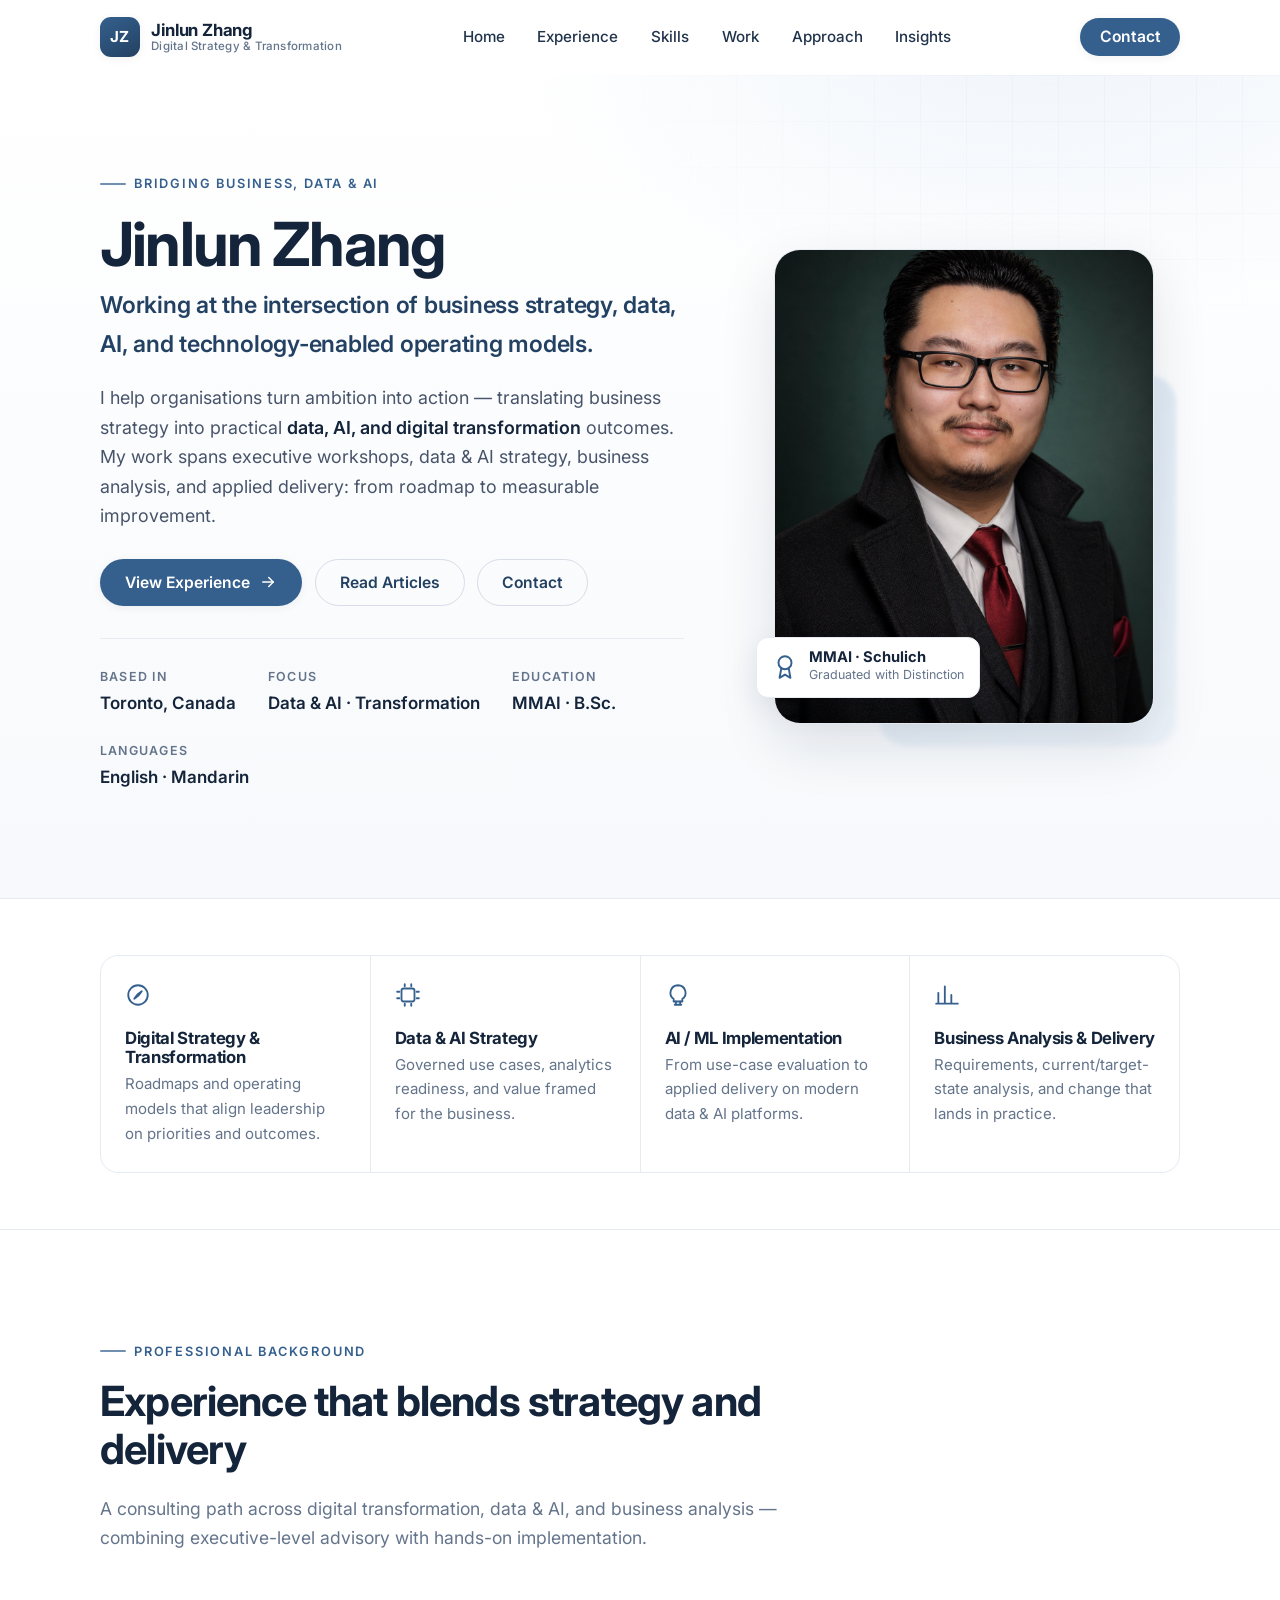
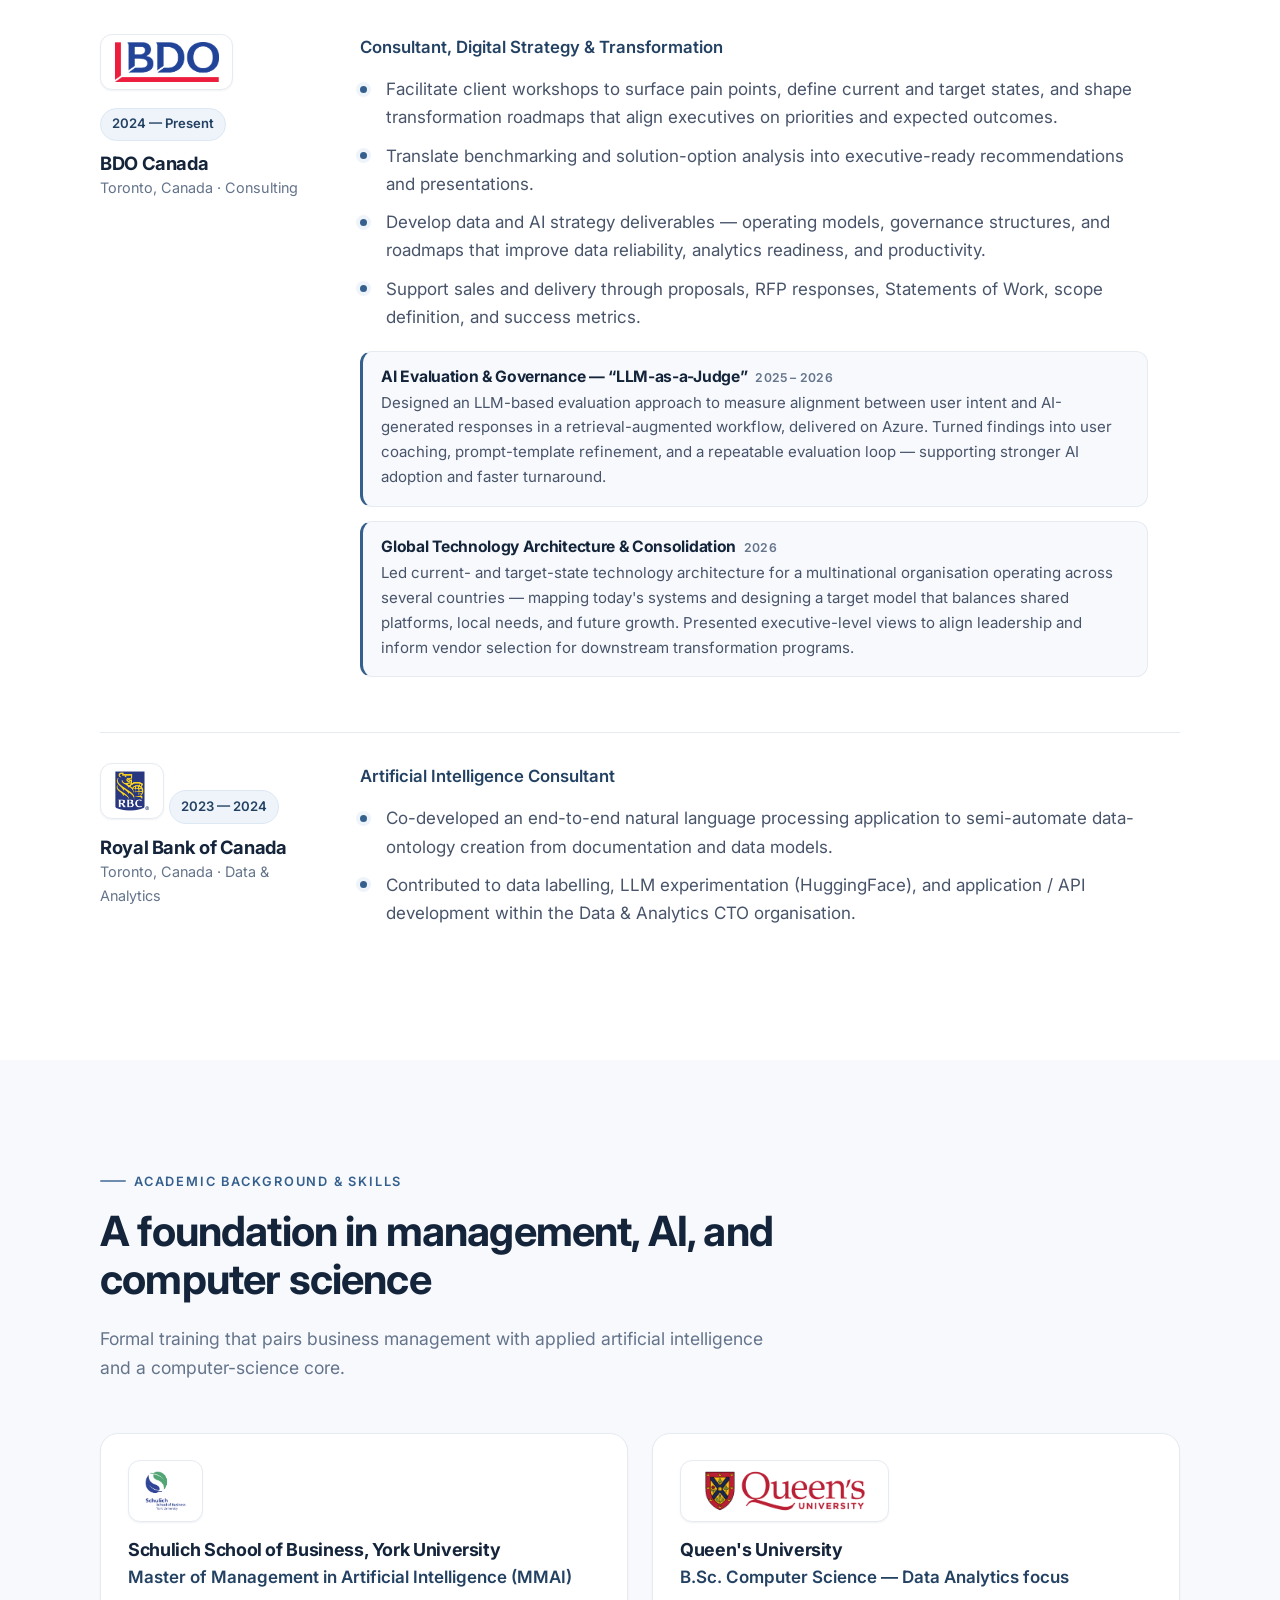
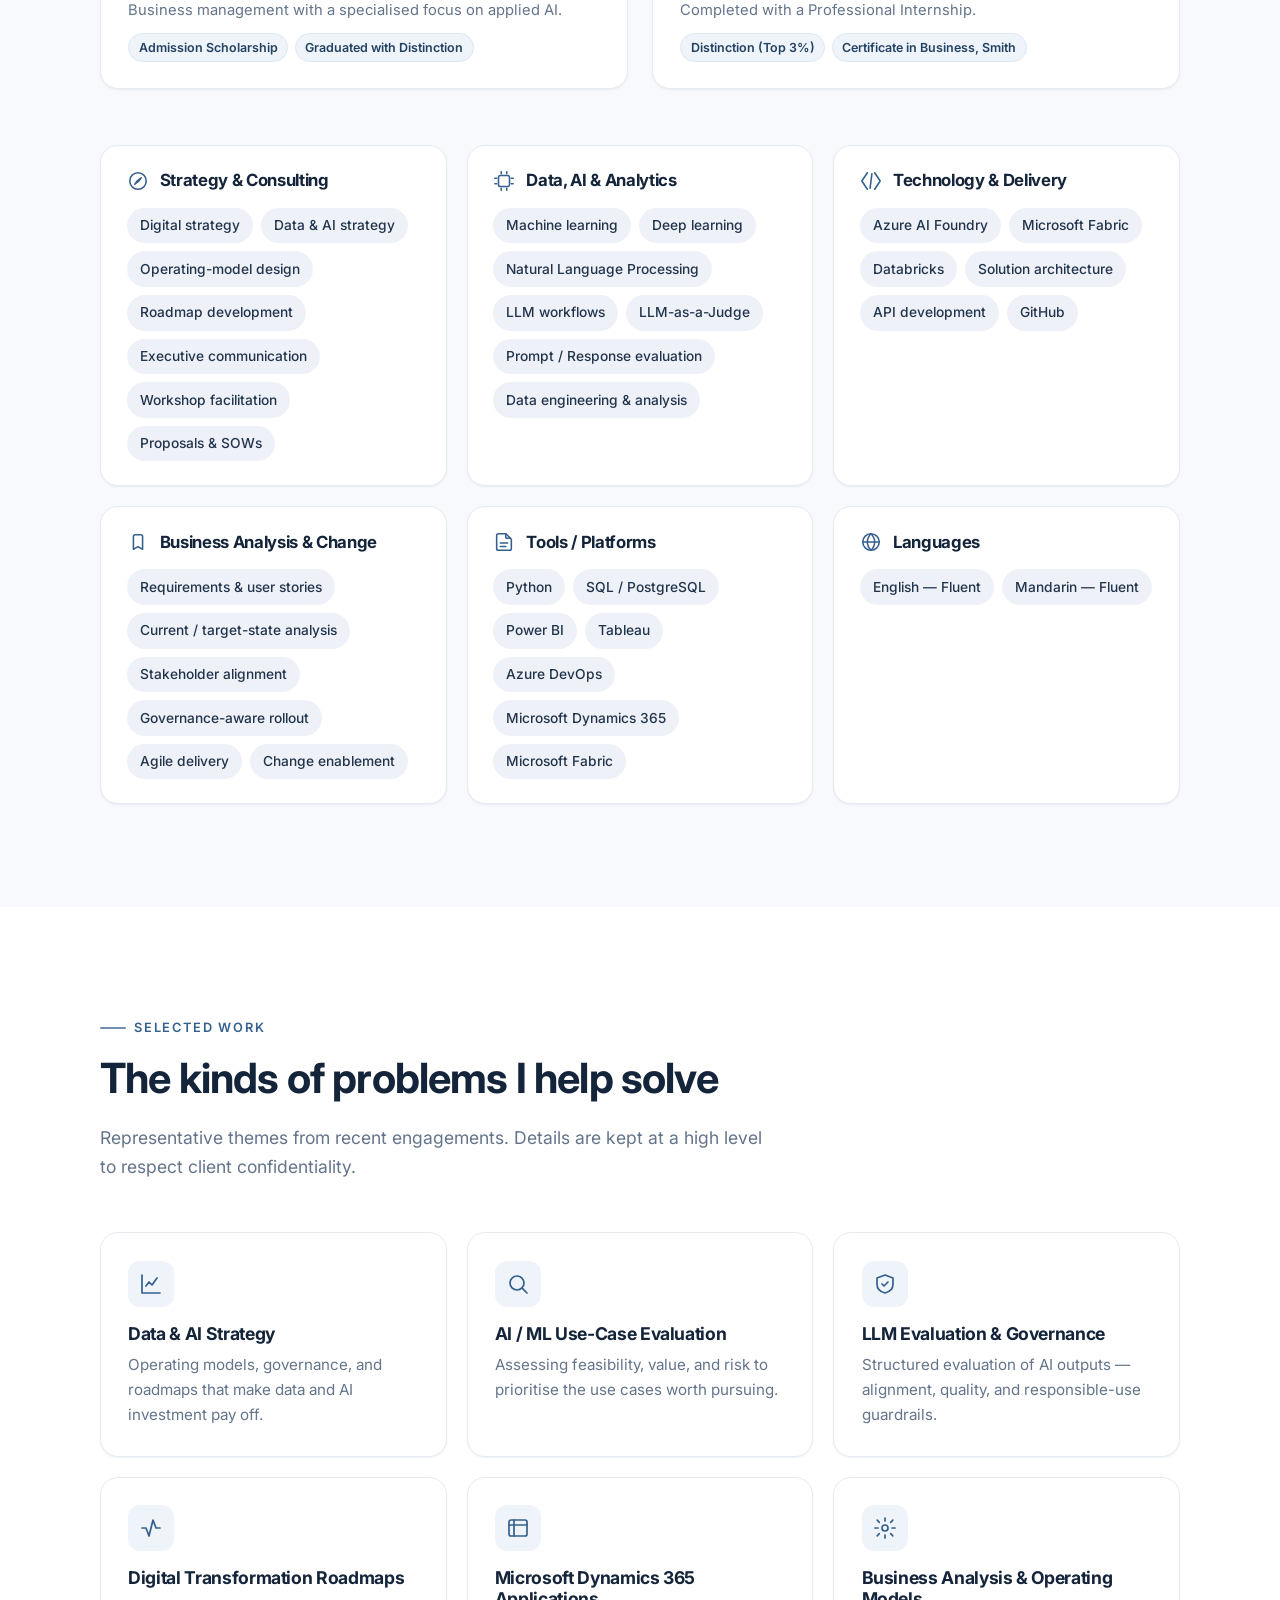
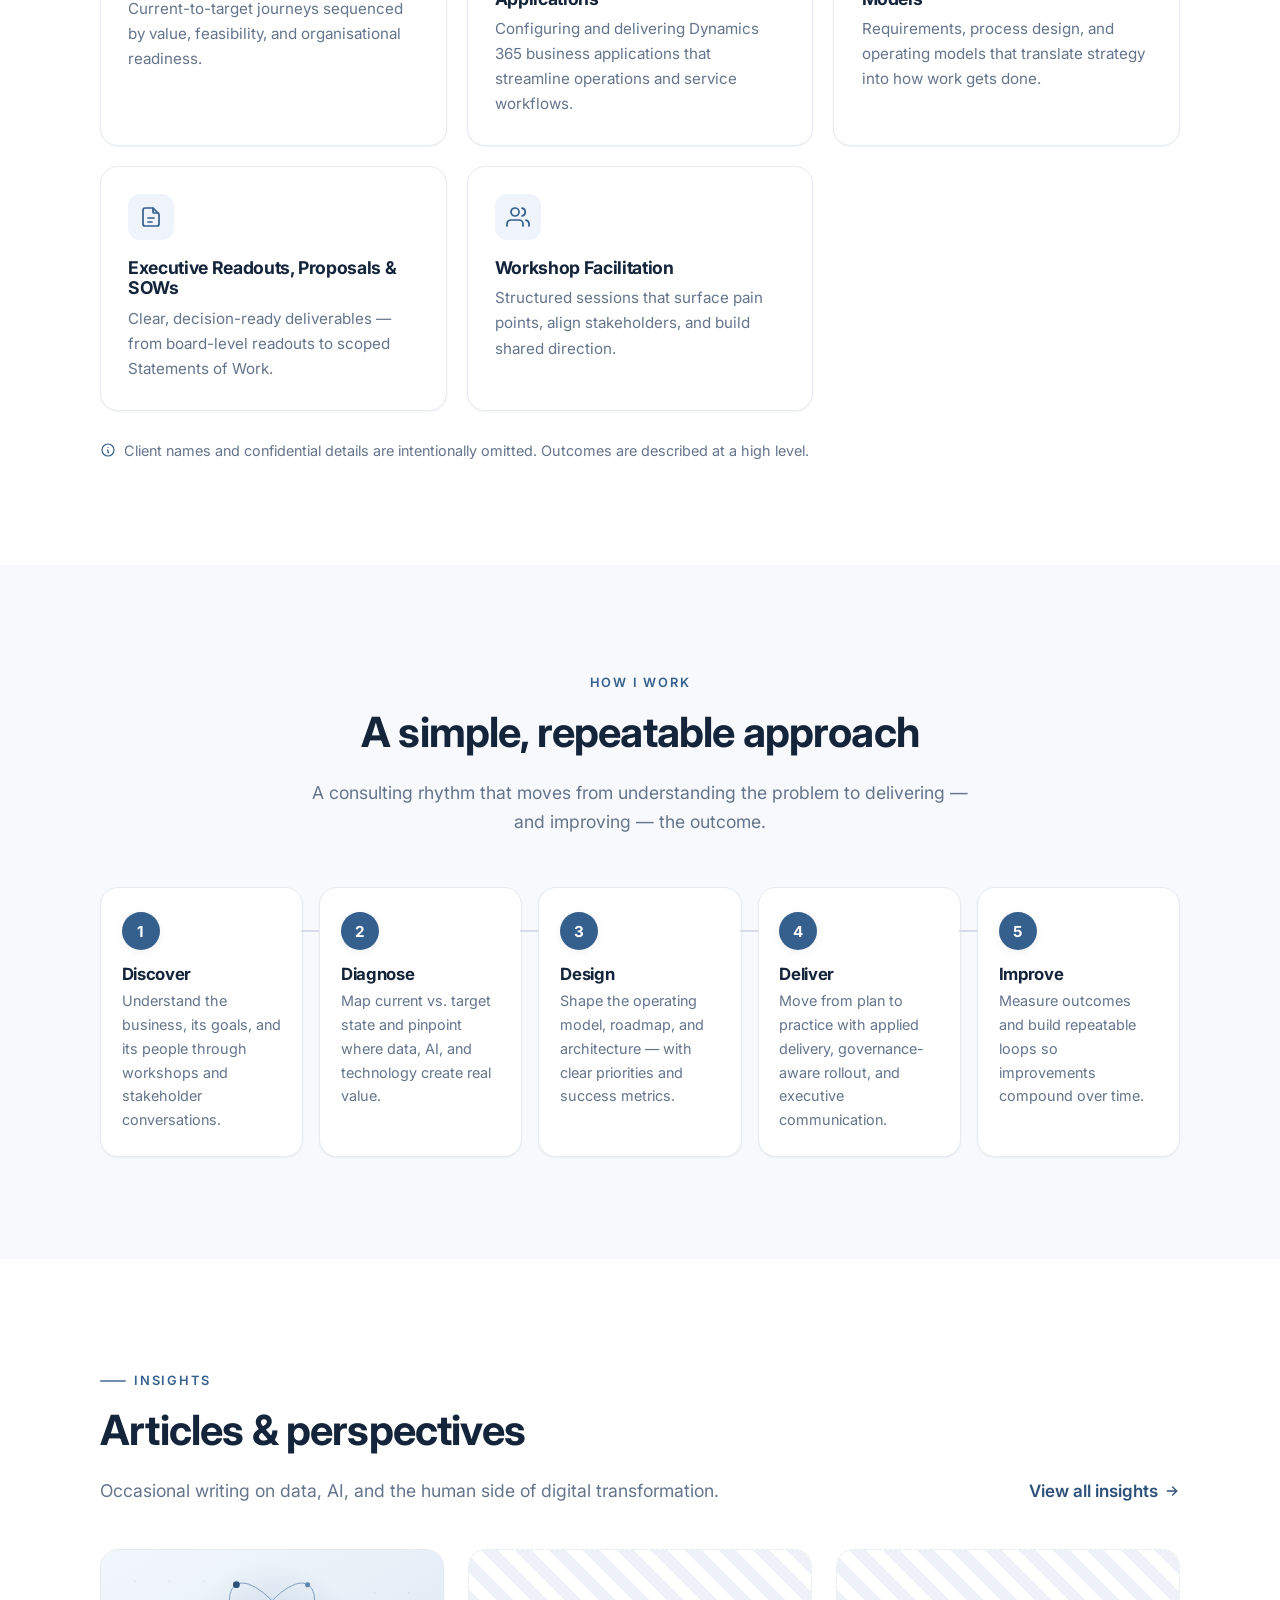
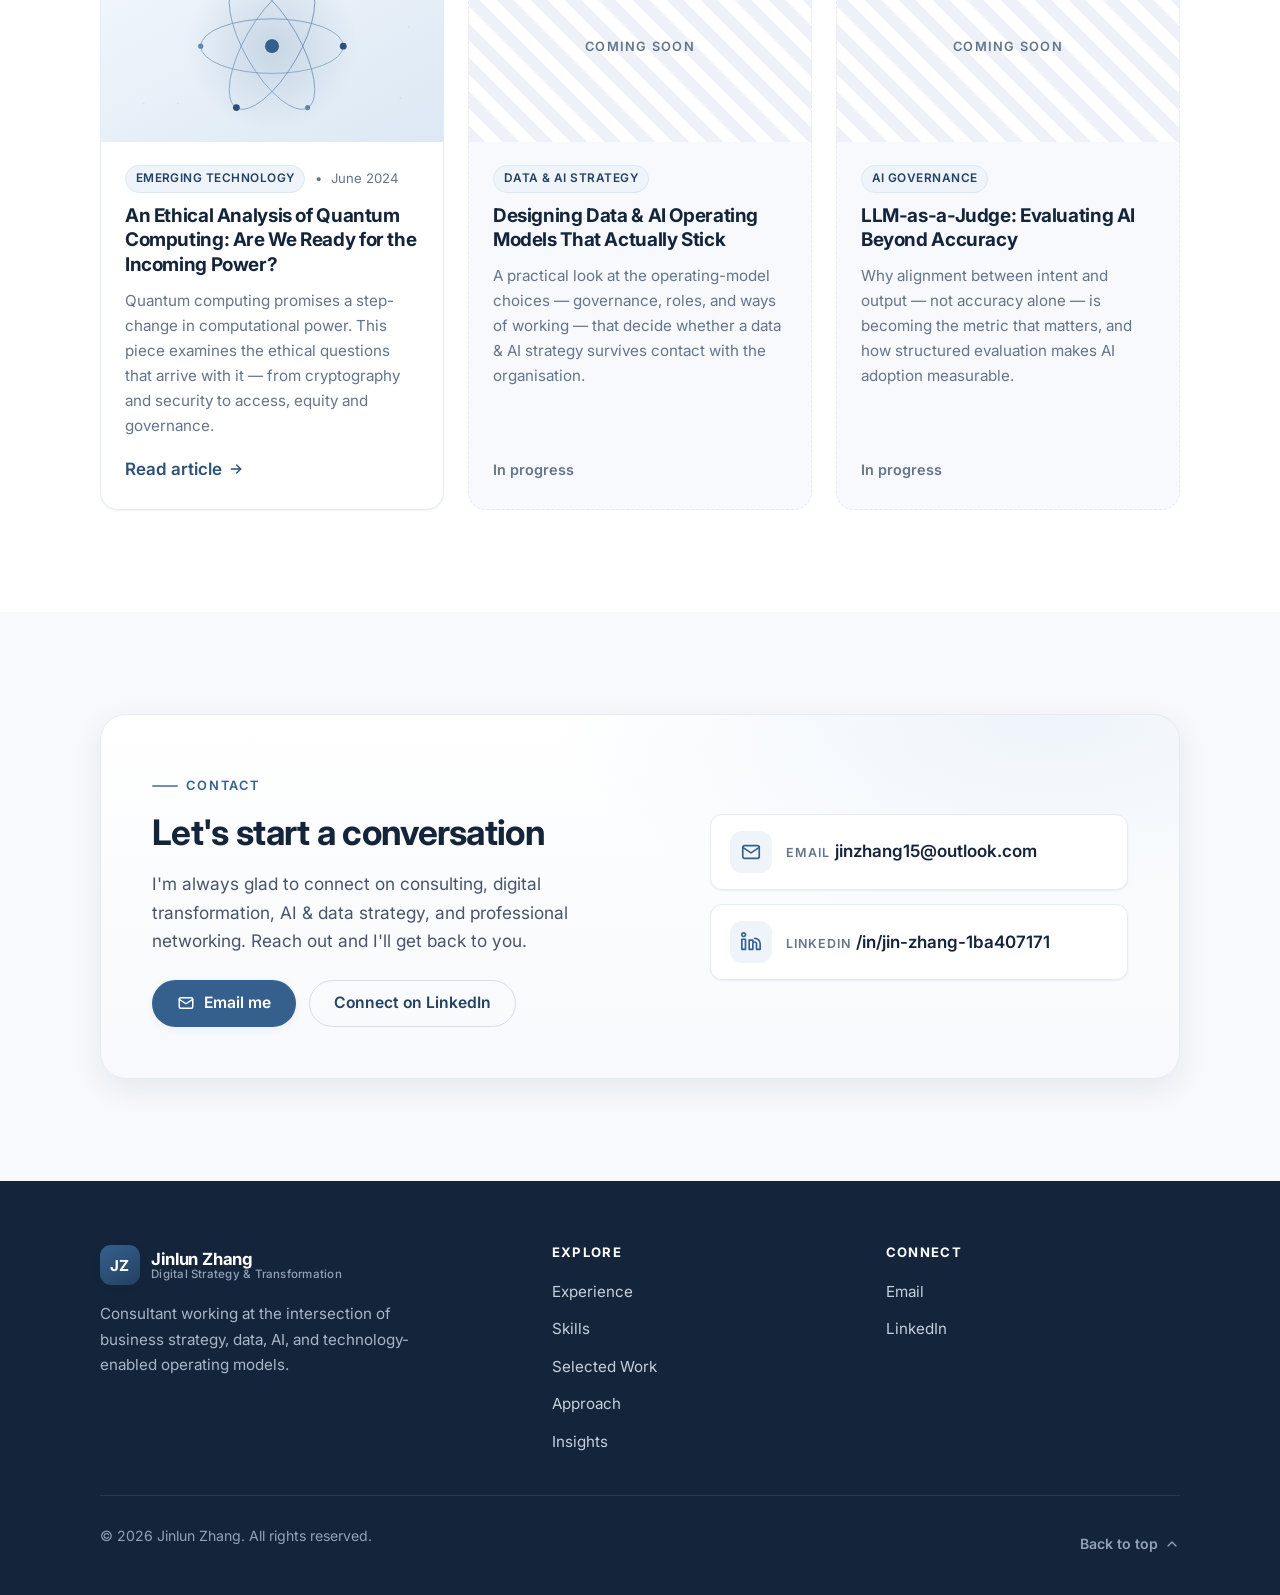
==== index.html @ 75fa69bf "ver1.0 of website" ====
<!DOCTYPE html>
<html lang="en">
<head>
  <meta charset="UTF-8" />
  <meta name="viewport" content="width=device-width, initial-scale=1.0" />
  <!-- Flag JS as available so CSS scroll-reveal never hides content without JS -->
  <script>document.documentElement.classList.add('js');</script>

  <!-- ===================== SEO / SOCIAL META ===================== -->
  <title>Jinlun Zhang — Digital Strategy &amp; Transformation Consultant</title>
  <meta name="description"
        content="Jinlun Zhang is a Digital Strategy & Transformation Consultant working at the intersection of business strategy, data, AI, and technology-enabled operating models." />
  <meta name="author" content="Jinlun Zhang" />
  <meta name="theme-color" content="#35608e" />

  <!-- Open Graph (update og:url + og:image once your GitHub Pages URL is live) -->
  <meta property="og:type" content="website" />
  <meta property="og:title" content="Jinlun Zhang — Digital Strategy & Transformation Consultant" />
  <meta property="og:description" content="Business strategy, data, AI, and technology-enabled operating models." />
  <meta property="og:image" content="assets/img/profile.png" />
  <!-- <meta property="og:url" content="https://YOUR-USERNAME.github.io/" /> -->

  <!-- ===================== ICONS ===================== -->
  <link rel="icon" href="assets/favicon.svg" type="image/svg+xml" />

  <!-- ===================== FONTS ===================== -->
  <link rel="preconnect" href="https://fonts.googleapis.com" />
  <link rel="preconnect" href="https://fonts.gstatic.com" crossorigin />
  <link href="https://fonts.googleapis.com/css2?family=Inter:wght@400;500;600;700;800&family=Source+Serif+4:opsz,wght@8..60,400;8..60,500;8..60,600&display=swap"
        rel="stylesheet" />

  <!-- ===================== STYLES ===================== -->
  <link rel="stylesheet" href="styles.css" />
</head>

<body>
  <a class="skip-link" href="#main">Skip to content</a>

  <!-- =========================================================================
       HEADER / NAVIGATION
       ====================================================================== -->
  <header class="site-header" id="top">
    <div class="container">
      <nav class="nav" aria-label="Primary">
        <a class="brand" href="#top" aria-label="Jinlun Zhang — home">
          <span class="brand__mark" aria-hidden="true">JZ</span>
          <span class="brand__name">Jinlun Zhang
            <span class="brand__role">Digital Strategy &amp; Transformation</span>
          </span>
        </a>

        <ul class="nav-links" id="nav-menu">
          <li><a href="#home">Home</a></li>
          <li><a href="#experience">Experience</a></li>
          <li><a href="#skills">Skills</a></li>
          <li><a href="#work">Work</a></li>
          <li><a href="#approach">Approach</a></li>
          <li><a href="#insights">Insights</a></li>
        </ul>

        <div class="nav-cta">
          <a class="btn" href="#contact">Contact</a>
        </div>

        <button class="nav-toggle" type="button"
                aria-label="Toggle navigation menu"
                aria-controls="nav-menu" aria-expanded="false">
          <span></span>
        </button>
      </nav>
    </div>
  </header>

  <main id="main">

    <!-- =====================================================================
         1. HERO / INTRODUCTION
         ================================================================== -->
    <section class="hero" id="home" aria-labelledby="hero-title">
      <div class="container">
        <div class="hero__grid">
          <div class="hero__content reveal">
            <p class="eyebrow">Bridging Business, Data &amp; AI</p>
            <h1 class="hero__title" id="hero-title">Jinlun Zhang</h1>
            <p class="hero__headline">
              Working at the intersection of business strategy, data, AI, and
              technology-enabled operating models.
            </p>
            <p class="hero__summary">
              I help organisations turn ambition into action — translating
              business strategy into practical <strong>data, AI, and digital
              transformation</strong> outcomes. My work spans executive
              workshops, data &amp; AI strategy, business analysis, and applied
              delivery: from roadmap to measurable improvement.
            </p>

            <!-- Call-to-action buttons -->
            <div class="hero__actions">
              <a class="btn" href="#experience">
                View Experience
                <svg class="btn__icon" viewBox="0 0 24 24" fill="none" stroke="currentColor" stroke-width="2" stroke-linecap="round" stroke-linejoin="round" aria-hidden="true"><path d="M5 12h14"/><path d="m13 6 6 6-6 6"/></svg>
              </a>
              <a class="btn btn--ghost" href="articles.html">Read Articles</a>
              <a class="btn btn--ghost" href="#contact">Contact</a>
            </div>

            <dl class="hero__meta">
              <div class="hero__meta-item">
                <dt>Based in</dt><dd>Toronto, Canada</dd>
              </div>
              <div class="hero__meta-item">
                <dt>Focus</dt><dd>Data &amp; AI · Transformation</dd>
              </div>
              <div class="hero__meta-item">
                <dt>Education</dt><dd>MMAI · B.Sc.</dd>
              </div>
              <div class="hero__meta-item">
                <dt>Languages</dt><dd>English · Mandarin</dd>
              </div>
            </dl>
          </div>

          <!-- Profile photo. Replace assets/img/profile.png to update. -->
          <figure class="hero__figure reveal">
            <img class="hero__portrait"
                 src="assets/img/profile.png"
                 alt="Portrait of Jinlun Zhang" width="380" height="475" />
            <figcaption class="hero__badge">
              <svg viewBox="0 0 24 24" fill="none" stroke="currentColor" stroke-width="1.8" stroke-linecap="round" stroke-linejoin="round" aria-hidden="true"><circle cx="12" cy="8" r="6"/><path d="M8.5 13.5 7 22l5-3 5 3-1.5-8.5"/></svg>
              <span>
                <b>MMAI · Schulich</b>
                <span>Graduated with Distinction</span>
              </span>
            </figcaption>
          </figure>
        </div>
      </div>
    </section>

    <!-- =====================================================================
         AREAS OF EXPERTISE — "What I focus on" strip
         ================================================================== -->
    <section class="focus-strip" aria-label="Areas of expertise">
      <div class="container">
        <div class="focus-strip__inner reveal">
          <article class="focus-item">
            <svg viewBox="0 0 24 24" fill="none" stroke="currentColor" stroke-width="1.7" stroke-linecap="round" stroke-linejoin="round" aria-hidden="true"><circle cx="12" cy="12" r="9"/><polygon points="15.5 8.5 12.5 12.5 8.5 15.5 11.5 11.5 15.5 8.5"/></svg>
            <h3>Digital Strategy &amp; Transformation</h3>
            <p>Roadmaps and operating models that align leadership on priorities and outcomes.</p>
          </article>
          <article class="focus-item">
            <svg viewBox="0 0 24 24" fill="none" stroke="currentColor" stroke-width="1.7" stroke-linecap="round" stroke-linejoin="round" aria-hidden="true"><rect x="6" y="6" width="12" height="12" rx="2"/><path d="M9 2v2M15 2v2M9 20v2M15 20v2M2 9h2M2 15h2M20 9h2M20 15h2"/></svg>
            <h3>Data &amp; AI Strategy</h3>
            <p>Governed use cases, analytics readiness, and value framed for the business.</p>
          </article>
          <article class="focus-item">
            <svg viewBox="0 0 24 24" fill="none" stroke="currentColor" stroke-width="1.7" stroke-linecap="round" stroke-linejoin="round" aria-hidden="true"><path d="M12 3a7 7 0 0 0-4 12.7V18h8v-2.3A7 7 0 0 0 12 3Z"/><path d="M9 21h6M10 18v3M14 18v3"/></svg>
            <h3>AI / ML Implementation</h3>
            <p>From use-case evaluation to applied delivery on modern data &amp; AI platforms.</p>
          </article>
          <article class="focus-item">
            <svg viewBox="0 0 24 24" fill="none" stroke="currentColor" stroke-width="1.7" stroke-linecap="round" stroke-linejoin="round" aria-hidden="true"><path d="M4 20V10M10 20V4M16 20v-8M22 20H2"/></svg>
            <h3>Business Analysis &amp; Delivery</h3>
            <p>Requirements, current/target-state analysis, and change that lands in practice.</p>
          </article>
        </div>
      </div>
    </section>

    <!-- =====================================================================
         2. PROFESSIONAL BACKGROUND / EXPERIENCE
         ================================================================== -->
    <section class="section" id="experience" aria-labelledby="experience-title">
      <div class="container">
        <header class="section-head reveal">
          <p class="eyebrow">Professional Background</p>
          <h2 class="section-title" id="experience-title">Experience that blends strategy and delivery</h2>
          <p class="section-intro">
            A consulting path across digital transformation, data &amp; AI, and
            business analysis — combining executive-level advisory with hands-on
            implementation.
          </p>
        </header>

        <div class="timeline">
          <!-- --------------------- BDO Canada --------------------- -->
          <article class="xp reveal">
            <div class="xp__aside">
              <!-- Company logo: assets/img/logo-bdo.png -->
              <span class="org-logo"><img src="assets/img/logo-bdo.png" alt="BDO Canada logo" /></span>
              <span class="xp__period">2024 — Present</span>
              <h3 class="xp__company">BDO Canada</h3>
              <p class="xp__location">Toronto, Canada · Consulting</p>
            </div>
            <div class="xp__main">
              <p class="xp__role">Consultant, Digital Strategy &amp; Transformation</p>
              <ul class="xp__list">
                <li>Facilitate client workshops to surface pain points, define current and target states, and shape transformation roadmaps that align executives on priorities and expected outcomes.</li>
                <li>Translate benchmarking and solution-option analysis into executive-ready recommendations and presentations.</li>
                <li>Develop data and AI strategy deliverables — operating models, governance structures, and roadmaps that improve data reliability, analytics readiness, and productivity.</li>
                <li>Support sales and delivery through proposals, RFP responses, Statements of Work, scope definition, and success metrics.</li>
              </ul>

              <!-- Selected engagements are described at a high level and
                   sanitised to protect client-confidential information. -->
              <div class="xp__projects">
                <div class="xp__project">
                  <h4>AI Evaluation &amp; Governance — “LLM-as-a-Judge” <span>2025 – 2026</span></h4>
                  <p>Designed an LLM-based evaluation approach to measure alignment between user intent and AI-generated responses in a retrieval-augmented workflow, delivered on Azure. Turned findings into user coaching, prompt-template refinement, and a repeatable evaluation loop — supporting stronger AI adoption and faster turnaround.</p>
                </div>
                <div class="xp__project">
                  <h4>Global Technology Architecture &amp; Consolidation <span>2026</span></h4>
                  <p>Led current- and target-state technology architecture for a multinational organisation operating across several countries — mapping today's systems and designing a target model that balances shared platforms, local needs, and future growth. Presented executive-level views to align leadership and inform vendor selection for downstream transformation programs.</p>
                </div>
              </div>
            </div>
          </article>

          <!-- --------------------- RBC --------------------- -->
          <article class="xp reveal">
            <div class="xp__aside">
              <!-- Company logo: assets/img/logo-rbc.png -->
              <span class="org-logo"><img src="assets/img/logo-rbc.png" alt="Royal Bank of Canada logo" /></span>
              <span class="xp__period">2023 — 2024</span>
              <h3 class="xp__company">Royal Bank of Canada</h3>
              <p class="xp__location">Toronto, Canada · Data &amp; Analytics</p>
            </div>
            <div class="xp__main">
              <p class="xp__role">Artificial Intelligence Consultant</p>
              <ul class="xp__list">
                <li>Co-developed an end-to-end natural language processing application to semi-automate data-ontology creation from documentation and data models.</li>
                <li>Contributed to data labelling, LLM experimentation (HuggingFace), and application / API development within the Data &amp; Analytics CTO organisation.</li>
              </ul>
            </div>
          </article>
        </div>
      </div>
    </section>

    <!-- =====================================================================
         3. ACADEMIC BACKGROUND & SKILLS
         ================================================================== -->
    <section class="section section--soft" id="skills" aria-labelledby="skills-title">
      <div class="container">
        <header class="section-head reveal">
          <p class="eyebrow">Academic Background &amp; Skills</p>
          <h2 class="section-title" id="skills-title">A foundation in management, AI, and computer science</h2>
          <p class="section-intro">
            Formal training that pairs business management with applied
            artificial intelligence and a computer-science core.
          </p>
        </header>

        <!-- Education -->
        <div class="edu-grid">
          <article class="edu-card reveal">
            <!-- School logo: assets/img/logo-schulich.png -->
            <span class="org-logo"><img src="assets/img/logo-schulich.png" alt="Schulich School of Business, York University logo" /></span>
            <div>
              <h3 class="edu-card__school">Schulich School of Business, York University</h3>
              <p class="edu-card__degree">Master of Management in Artificial Intelligence (MMAI)</p>
              <p class="edu-card__meta">Business management with a specialised focus on applied AI.</p>
              <div class="edu-card__tags">
                <span class="tag--honor">Admission Scholarship</span>
                <span class="tag--honor">Graduated with Distinction</span>
              </div>
            </div>
          </article>

          <article class="edu-card reveal">
            <!-- School logo: assets/img/logo-queens.png -->
            <span class="org-logo"><img src="assets/img/logo-queens.png" alt="Queen's University logo" /></span>
            <div>
              <h3 class="edu-card__school">Queen's University</h3>
              <p class="edu-card__degree">B.Sc. Computer Science — Data Analytics focus</p>
              <p class="edu-card__meta">Completed with a Professional Internship.</p>
              <div class="edu-card__tags">
                <span class="tag--honor">Distinction (Top 3%)</span>
                <span class="tag--honor">Certificate in Business, Smith</span>
              </div>
            </div>
          </article>
        </div>

        <!-- Skills grid -->
        <div class="skills-grid">
          <article class="skill-card reveal">
            <div class="skill-card__head">
              <svg viewBox="0 0 24 24" fill="none" stroke="currentColor" stroke-width="1.7" stroke-linecap="round" stroke-linejoin="round" aria-hidden="true"><circle cx="12" cy="12" r="9"/><polygon points="15.5 8.5 12.5 12.5 8.5 15.5 11.5 11.5 15.5 8.5"/></svg>
              <h3>Strategy &amp; Consulting</h3>
            </div>
            <div class="chips">
              <span class="chip">Digital strategy</span>
              <span class="chip">Data &amp; AI strategy</span>
              <span class="chip">Operating-model design</span>
              <span class="chip">Roadmap development</span>
              <span class="chip">Executive communication</span>
              <span class="chip">Workshop facilitation</span>
              <span class="chip">Proposals &amp; SOWs</span>
            </div>
          </article>

          <article class="skill-card reveal">
            <div class="skill-card__head">
              <svg viewBox="0 0 24 24" fill="none" stroke="currentColor" stroke-width="1.7" stroke-linecap="round" stroke-linejoin="round" aria-hidden="true"><rect x="6" y="6" width="12" height="12" rx="2"/><path d="M9 2v2M15 2v2M9 20v2M15 20v2M2 9h2M2 15h2M20 9h2M20 15h2"/></svg>
              <h3>Data, AI &amp; Analytics</h3>
            </div>
            <div class="chips">
              <span class="chip">Machine learning</span>
              <span class="chip">Deep learning</span>
              <span class="chip">Natural Language Processing</span>
              <span class="chip">LLM workflows</span>
              <span class="chip">LLM-as-a-Judge</span>
              <span class="chip">Prompt / Response evaluation</span>
              <span class="chip">Data engineering &amp; analysis</span>
            </div>
          </article>

          <article class="skill-card reveal">
            <div class="skill-card__head">
              <svg viewBox="0 0 24 24" fill="none" stroke="currentColor" stroke-width="1.7" stroke-linecap="round" stroke-linejoin="round" aria-hidden="true"><path d="m8 3-6 9 6 9M16 3l6 9-6 9"/><path d="M13 4 11 20"/></svg>
              <h3>Technology &amp; Delivery</h3>
            </div>
            <div class="chips">
              <span class="chip">Azure AI Foundry</span>
              <span class="chip">Microsoft Fabric</span>
              <span class="chip">Databricks</span>
              <span class="chip">Solution architecture</span>
              <span class="chip">API development</span>
              <span class="chip">GitHub</span>
            </div>
          </article>

          <article class="skill-card reveal">
            <div class="skill-card__head">
              <svg viewBox="0 0 24 24" fill="none" stroke="currentColor" stroke-width="1.7" stroke-linecap="round" stroke-linejoin="round" aria-hidden="true"><path d="M9 4h6a2 2 0 0 1 2 2v14l-5-3-5 3V6a2 2 0 0 1 2-2Z"/></svg>
              <h3>Business Analysis &amp; Change</h3>
            </div>
            <div class="chips">
              <span class="chip">Requirements &amp; user stories</span>
              <span class="chip">Current / target-state analysis</span>
              <span class="chip">Stakeholder alignment</span>
              <span class="chip">Governance-aware rollout</span>
              <span class="chip">Agile delivery</span>
              <span class="chip">Change enablement</span>
            </div>
          </article>

          <article class="skill-card reveal">
            <div class="skill-card__head">
              <svg viewBox="0 0 24 24" fill="none" stroke="currentColor" stroke-width="1.7" stroke-linecap="round" stroke-linejoin="round" aria-hidden="true"><path d="M14 3v4a1 1 0 0 0 1 1h4"/><path d="M18 21H6a2 2 0 0 1-2-2V5a2 2 0 0 1 2-2h8l6 6v10a2 2 0 0 1-2 2Z"/><path d="M8 13h8M8 17h6"/></svg>
              <h3>Tools / Platforms</h3>
            </div>
            <div class="chips">
              <span class="chip">Python</span>
              <span class="chip">SQL / PostgreSQL</span>
              <span class="chip">Power BI</span>
              <span class="chip">Tableau</span>
              <span class="chip">Azure DevOps</span>
              <span class="chip">Microsoft Dynamics 365</span>
              <span class="chip">Microsoft Fabric</span>
            </div>
          </article>

          <article class="skill-card reveal">
            <div class="skill-card__head">
              <svg viewBox="0 0 24 24" fill="none" stroke="currentColor" stroke-width="1.7" stroke-linecap="round" stroke-linejoin="round" aria-hidden="true"><circle cx="12" cy="12" r="9"/><path d="M3 12h18M12 3c2.5 2.5 4 5.6 4 9s-1.5 6.5-4 9c-2.5-2.5-4-5.6-4-9s1.5-6.5 4-9Z"/></svg>
              <h3>Languages</h3>
            </div>
            <div class="chips">
              <span class="chip">English — Fluent</span>
              <span class="chip">Mandarin — Fluent</span>
            </div>
          </article>
        </div>
      </div>
    </section>

    <!-- =====================================================================
         4. SELECTED WORK / PROJECT THEMES
         ================================================================== -->
    <section class="section" id="work" aria-labelledby="work-title">
      <div class="container">
        <header class="section-head reveal">
          <p class="eyebrow">Selected Work</p>
          <h2 class="section-title" id="work-title">The kinds of problems I help solve</h2>
          <p class="section-intro">
            Representative themes from recent engagements. Details are kept at a
            high level to respect client confidentiality.
          </p>
        </header>

        <div class="themes-grid">
          <article class="theme-card reveal">
            <div class="theme-card__icon" aria-hidden="true"><svg viewBox="0 0 24 24" fill="none" stroke="currentColor" stroke-width="1.7" stroke-linecap="round" stroke-linejoin="round"><path d="M3 3v18h18"/><path d="m7 14 3-4 3 3 5-7"/></svg></div>
            <h3>Data &amp; AI Strategy</h3>
            <p>Operating models, governance, and roadmaps that make data and AI investment pay off.</p>
          </article>
          <article class="theme-card reveal">
            <div class="theme-card__icon" aria-hidden="true"><svg viewBox="0 0 24 24" fill="none" stroke="currentColor" stroke-width="1.7" stroke-linecap="round" stroke-linejoin="round"><circle cx="11" cy="11" r="7"/><path d="m21 21-4.3-4.3"/></svg></div>
            <h3>AI / ML Use-Case Evaluation</h3>
            <p>Assessing feasibility, value, and risk to prioritise the use cases worth pursuing.</p>
          </article>
          <article class="theme-card reveal">
            <div class="theme-card__icon" aria-hidden="true"><svg viewBox="0 0 24 24" fill="none" stroke="currentColor" stroke-width="1.7" stroke-linecap="round" stroke-linejoin="round"><path d="M12 3 4 6v6c0 4.5 3.2 7.9 8 9 4.8-1.1 8-4.5 8-9V6l-8-3Z"/><path d="m9 12 2 2 4-4"/></svg></div>
            <h3>LLM Evaluation &amp; Governance</h3>
            <p>Structured evaluation of AI outputs — alignment, quality, and responsible-use guardrails.</p>
          </article>
          <article class="theme-card reveal">
            <div class="theme-card__icon" aria-hidden="true"><svg viewBox="0 0 24 24" fill="none" stroke="currentColor" stroke-width="1.7" stroke-linecap="round" stroke-linejoin="round"><path d="M3 12h4l3 8 4-16 3 8h4"/></svg></div>
            <h3>Digital Transformation Roadmaps</h3>
            <p>Current-to-target journeys sequenced by value, feasibility, and organisational readiness.</p>
          </article>
          <article class="theme-card reveal">
            <div class="theme-card__icon" aria-hidden="true"><svg viewBox="0 0 24 24" fill="none" stroke="currentColor" stroke-width="1.7" stroke-linecap="round" stroke-linejoin="round"><rect x="3" y="4" width="18" height="16" rx="2"/><path d="M3 9h18M8 4v16"/></svg></div>
            <h3>Microsoft Dynamics 365 Applications</h3>
            <p>Configuring and delivering Dynamics 365 business applications that streamline operations and service workflows.</p>
          </article>
          <article class="theme-card reveal">
            <div class="theme-card__icon" aria-hidden="true"><svg viewBox="0 0 24 24" fill="none" stroke="currentColor" stroke-width="1.7" stroke-linecap="round" stroke-linejoin="round"><circle cx="12" cy="12" r="3"/><path d="M12 2v3M12 19v3M4.2 4.2l2.1 2.1M17.7 17.7l2.1 2.1M2 12h3M19 12h3M4.2 19.8l2.1-2.1M17.7 6.3l2.1-2.1"/></svg></div>
            <h3>Business Analysis &amp; Operating Models</h3>
            <p>Requirements, process design, and operating models that translate strategy into how work gets done.</p>
          </article>
          <article class="theme-card reveal">
            <div class="theme-card__icon" aria-hidden="true"><svg viewBox="0 0 24 24" fill="none" stroke="currentColor" stroke-width="1.7" stroke-linecap="round" stroke-linejoin="round"><path d="M14 3v4a1 1 0 0 0 1 1h4"/><path d="M18 21H6a2 2 0 0 1-2-2V5a2 2 0 0 1 2-2h8l6 6v10a2 2 0 0 1-2 2Z"/><path d="M9 13h6M9 17h4"/></svg></div>
            <h3>Executive Readouts, Proposals &amp; SOWs</h3>
            <p>Clear, decision-ready deliverables — from board-level readouts to scoped Statements of Work.</p>
          </article>
          <article class="theme-card reveal">
            <div class="theme-card__icon" aria-hidden="true"><svg viewBox="0 0 24 24" fill="none" stroke="currentColor" stroke-width="1.7" stroke-linecap="round" stroke-linejoin="round"><path d="M17 21v-2a4 4 0 0 0-4-4H5a4 4 0 0 0-4 4v2"/><circle cx="9" cy="7" r="4"/><path d="M23 21v-2a4 4 0 0 0-3-3.87M16 3.13A4 4 0 0 1 16 11"/></svg></div>
            <h3>Workshop Facilitation</h3>
            <p>Structured sessions that surface pain points, align stakeholders, and build shared direction.</p>
          </article>
        </div>

        <p class="note-inline">
          <svg viewBox="0 0 24 24" fill="none" stroke="currentColor" stroke-width="1.8" stroke-linecap="round" stroke-linejoin="round" aria-hidden="true"><circle cx="12" cy="12" r="9"/><path d="M12 8h.01M11 12h1v4h1"/></svg>
          Client names and confidential details are intentionally omitted. Outcomes are described at a high level.
        </p>
      </div>
    </section>

    <!-- =====================================================================
         7 (enhancement). HOW I WORK — consulting approach
         ================================================================== -->
    <section class="section section--soft" id="approach" aria-labelledby="approach-title">
      <div class="container">
        <header class="section-head section-head--center reveal">
          <p class="eyebrow">How I Work</p>
          <h2 class="section-title" id="approach-title">A simple, repeatable approach</h2>
          <p class="section-intro">
            A consulting rhythm that moves from understanding the problem to
            delivering — and improving — the outcome.
          </p>
        </header>

        <ol class="process">
          <li class="process-step reveal">
            <span class="process-step__num">1</span>
            <h3>Discover</h3>
            <p>Understand the business, its goals, and its people through workshops and stakeholder conversations.</p>
          </li>
          <li class="process-step reveal">
            <span class="process-step__num">2</span>
            <h3>Diagnose</h3>
            <p>Map current vs. target state and pinpoint where data, AI, and technology create real value.</p>
          </li>
          <li class="process-step reveal">
            <span class="process-step__num">3</span>
            <h3>Design</h3>
            <p>Shape the operating model, roadmap, and architecture — with clear priorities and success metrics.</p>
          </li>
          <li class="process-step reveal">
            <span class="process-step__num">4</span>
            <h3>Deliver</h3>
            <p>Move from plan to practice with applied delivery, governance-aware rollout, and executive communication.</p>
          </li>
          <li class="process-step reveal">
            <span class="process-step__num">5</span>
            <h3>Improve</h3>
            <p>Measure outcomes and build repeatable loops so improvements compound over time.</p>
          </li>
        </ol>
      </div>
    </section>

    <!-- =====================================================================
         5. ARTICLES / INSIGHTS (preview — full list on articles.html)
         ================================================================== -->
    <section class="section" id="insights" aria-labelledby="insights-title">
      <div class="container">
        <div class="articles-head reveal">
          <header class="section-head">
            <p class="eyebrow">Insights</p>
            <h2 class="section-title" id="insights-title">Articles &amp; perspectives</h2>
            <p class="section-intro">
              Occasional writing on data, AI, and the human side of digital
              transformation.
            </p>
          </header>
          <a class="link-arrow" href="articles.html">
            View all insights
            <svg viewBox="0 0 24 24" fill="none" stroke="currentColor" stroke-width="2" stroke-linecap="round" stroke-linejoin="round" aria-hidden="true"><path d="M5 12h14"/><path d="m13 6 6 6-6 6"/></svg>
          </a>
        </div>

        <!-- Article cards are rendered here from data/articles.js -->
        <div class="articles-grid" id="insights-grid" data-limit="3"
             data-empty="Articles are on the way — check back soon.">
          <!-- JS injects cards. Static fallback shown if JS is disabled: -->
          <noscript>
            <article class="article-card">
              <div class="article-card__body">
                <div class="article-card__meta"><span class="pill">Emerging Technology</span></div>
                <h3 class="article-card__title">
                  <a href="article.html?id=ethical-analysis-quantum-computing">An Ethical Analysis of Quantum Computing</a>
                </h3>
                <p class="article-card__excerpt">Quantum computing promises a step-change in power. This piece examines the ethical questions that arrive with it.</p>
              </div>
            </article>
          </noscript>
        </div>
      </div>
    </section>

    <!-- =====================================================================
         6. CONTACT
         ================================================================== -->
    <section class="section section--soft" id="contact" aria-labelledby="contact-title">
      <div class="container">
        <div class="contact-card reveal">
          <div>
            <p class="eyebrow">Contact</p>
            <h2 class="contact-card__title" id="contact-title">Let's start a conversation</h2>
            <p class="contact-card__text">
              I'm always glad to connect on consulting, digital transformation,
              AI &amp; data strategy, and professional networking. Reach out and
              I'll get back to you.
            </p>
            <div class="hero__actions" style="margin-top:1.5rem;margin-bottom:0;">
              <!-- Static-site friendly: mailto opens the visitor's email client -->
              <a class="btn" href="mailto:jinzhang15@outlook.com">
                <svg class="btn__icon" viewBox="0 0 24 24" fill="none" stroke="currentColor" stroke-width="2" stroke-linecap="round" stroke-linejoin="round" aria-hidden="true"><rect x="3" y="5" width="18" height="14" rx="2"/><path d="m3 7 9 6 9-6"/></svg>
                Email me
              </a>
              <a class="btn btn--ghost" href="https://www.linkedin.com/in/jin-zhang-1ba407171/" target="_blank" rel="noopener">
                Connect on LinkedIn
              </a>
            </div>
          </div>

          <div class="contact-methods">
            <a class="contact-method" href="mailto:jinzhang15@outlook.com">
              <span class="contact-method__icon" aria-hidden="true"><svg viewBox="0 0 24 24" fill="none" stroke="currentColor" stroke-width="1.8" stroke-linecap="round" stroke-linejoin="round"><rect x="3" y="5" width="18" height="14" rx="2"/><path d="m3 7 9 6 9-6"/></svg></span>
              <span>
                <span class="contact-method__label">Email</span>
                <span class="contact-method__value">jinzhang15@outlook.com</span>
              </span>
            </a>
            <a class="contact-method" href="https://www.linkedin.com/in/jin-zhang-1ba407171/" target="_blank" rel="noopener">
              <span class="contact-method__icon" aria-hidden="true"><svg viewBox="0 0 24 24" fill="none" stroke="currentColor" stroke-width="1.8" stroke-linecap="round" stroke-linejoin="round"><path d="M16 8a6 6 0 0 1 6 6v6h-4v-6a2 2 0 0 0-4 0v6h-4v-10h4v1.5"/><rect x="2" y="9" width="4" height="11"/><circle cx="4" cy="4" r="2"/></svg></span>
              <span>
                <span class="contact-method__label">LinkedIn</span>
                <span class="contact-method__value">/in/jin-zhang-1ba407171</span>
              </span>
            </a>
          </div>
        </div>
      </div>
    </section>
  </main>

  <!-- =========================================================================
       FOOTER
       ====================================================================== -->
  <footer class="site-footer">
    <div class="container">
      <div class="footer-grid">
        <div class="footer-brand">
          <a class="brand" href="#top">
            <span class="brand__mark" aria-hidden="true">JZ</span>
            <span class="brand__name">Jinlun Zhang
              <span class="brand__role">Digital Strategy &amp; Transformation</span>
            </span>
          </a>
          <p class="footer-about">
            Consultant working at the intersection of business strategy, data,
            AI, and technology-enabled operating models.
          </p>
        </div>

        <div class="footer-col">
          <h4>Explore</h4>
          <ul>
            <li><a href="#experience">Experience</a></li>
            <li><a href="#skills">Skills</a></li>
            <li><a href="#work">Selected Work</a></li>
            <li><a href="#approach">Approach</a></li>
            <li><a href="articles.html">Insights</a></li>
          </ul>
        </div>

        <div class="footer-col">
          <h4>Connect</h4>
          <ul>
            <li><a href="mailto:jinzhang15@outlook.com">Email</a></li>
            <li><a href="https://www.linkedin.com/in/jin-zhang-1ba407171/" target="_blank" rel="noopener">LinkedIn</a></li>
          </ul>
        </div>
      </div>

      <div class="footer-bottom">
        <p>&copy; <span id="year">2026</span> Jinlun Zhang. All rights reserved.</p>
        <a class="to-top" href="#top">
          Back to top
          <svg viewBox="0 0 24 24" fill="none" stroke="currentColor" stroke-width="2" stroke-linecap="round" stroke-linejoin="round" aria-hidden="true"><path d="m6 15 6-6 6 6"/></svg>
        </a>
      </div>
    </div>
  </footer>

  <!-- ===================== SCRIPTS ===================== -->
  <script src="data/articles.js"></script>
  <script src="script.js"></script>
</body>
</html>
---- styles.css ----
/* =============================================================================
   Jinlun Zhang — Personal Portfolio
   styles.css

   Design language: light, modern, professional consulting.
   Muted blue/gray accents · strong white space · subtle lines · soft shadows.

   Table of contents
   1.  Design tokens (CSS variables)
   2.  Base & resets
   3.  Layout helpers (container, section, grid)
   4.  Typography helpers (eyebrow, section headings)
   5.  Buttons & links
   6.  Header / navigation
   7.  Hero
   8.  Focus / expertise strip
   9.  Experience timeline
   10. Education & skills
   11. Selected work themes
   12. How I work (process)
   13. Articles / insights cards
   14. Article reader (article.html)
   15. Contact
   16. Footer
   17. Utilities & motion
   18. Responsive breakpoints
   ========================================================================== */

/* -----------------------------------------------------------------------------
   1. Design tokens
   Change these to re-theme the entire site.
--------------------------------------------------------------------------- */
:root {
  /* Surfaces */
  --white: #ffffff;
  --bg: #ffffff;
  --bg-soft: #f7f9fc;      /* section alternate background */
  --bg-muted: #eef2f8;     /* chips, subtle fills */

  /* Ink & text */
  --ink: #14243a;          /* headings — deep navy */
  --ink-soft: #22344c;
  --text: #48546a;         /* body copy */
  --muted: #64748b;        /* secondary text (AA contrast on white) */

  /* Lines */
  --line: #e6ebf2;
  --line-strong: #d6dde8;

  /* Brand — muted slate blue */
  --brand: #35608e;
  --brand-600: #2c5079;
  --brand-700: #234162;
  --brand-050: #eef4fa;
  --brand-100: #dce8f4;

  /* Focus */
  --focus: #2b6cb0;

  /* Shadows — soft, low-opacity navy */
  --shadow-xs: 0 1px 2px rgba(20, 36, 58, 0.06);
  --shadow-sm: 0 2px 10px rgba(20, 36, 58, 0.06);
  --shadow-md: 0 10px 30px rgba(20, 36, 58, 0.08);
  --shadow-lg: 0 22px 55px rgba(20, 36, 58, 0.12);

  /* Radii */
  --r-sm: 8px;
  --r-md: 12px;
  --r-lg: 18px;
  --r-xl: 26px;
  --r-full: 999px;

  /* Spacing rhythm */
  --space-section: clamp(4rem, 8vw, 7.5rem);
  --container: 1160px;
  --container-narrow: 760px;

  /* Type families */
  --font-sans: "Inter", -apple-system, BlinkMacSystemFont, "Segoe UI", Roboto,
    Helvetica, Arial, sans-serif;
  --font-serif: "Source Serif 4", Georgia, "Times New Roman", serif;

  /* Transitions */
  --t-fast: 140ms ease;
  --t: 220ms ease;
}

/* -----------------------------------------------------------------------------
   2. Base & resets
--------------------------------------------------------------------------- */
*,
*::before,
*::after {
  box-sizing: border-box;
}

html {
  scroll-behavior: smooth;
  -webkit-text-size-adjust: 100%;
}

/* Offset anchor targets so the sticky header doesn't cover section titles */
:target {
  scroll-margin-top: 96px;
}

body {
  margin: 0;
  font-family: var(--font-sans);
  font-size: 1.0625rem;
  line-height: 1.65;
  color: var(--text);
  background: var(--bg);
  -webkit-font-smoothing: antialiased;
  -moz-osx-font-smoothing: grayscale;
  text-rendering: optimizeLegibility;
}

h1, h2, h3, h4, h5 {
  color: var(--ink);
  line-height: 1.15;
  margin: 0 0 0.5em;
  font-weight: 700;
  letter-spacing: -0.02em;
}

p { margin: 0 0 1rem; }
p:last-child { margin-bottom: 0; }

a {
  color: var(--brand-600);
  text-decoration: none;
  transition: color var(--t-fast);
}
a:hover { color: var(--brand-700); }

img { max-width: 100%; display: block; }

ul { margin: 0; padding: 0; }

strong { color: var(--ink-soft); font-weight: 600; }

/* Visible keyboard focus everywhere */
:focus-visible {
  outline: 3px solid rgba(43, 108, 176, 0.45);
  outline-offset: 2px;
  border-radius: 4px;
}

/* Accessible skip link */
.skip-link {
  position: absolute;
  left: 50%;
  top: -60px;
  transform: translateX(-50%);
  background: var(--ink);
  color: #fff;
  padding: 0.6rem 1.1rem;
  border-radius: var(--r-full);
  z-index: 200;
  transition: top var(--t);
}
.skip-link:focus { top: 12px; color: #fff; }

/* -----------------------------------------------------------------------------
   3. Layout helpers
--------------------------------------------------------------------------- */
.container {
  width: 100%;
  max-width: var(--container);
  margin-inline: auto;
  padding-inline: clamp(1.25rem, 4vw, 2.5rem);
}

.section {
  padding-block: var(--space-section);
}

.section--soft { background: var(--bg-soft); }

.section--tight { padding-block: clamp(3rem, 5vw, 4.5rem); }

.grid { display: grid; gap: 1.5rem; }

/* -----------------------------------------------------------------------------
   4. Typography helpers
--------------------------------------------------------------------------- */
.eyebrow {
  display: inline-flex;
  align-items: center;
  gap: 0.5rem;
  font-size: 0.8rem;
  font-weight: 600;
  letter-spacing: 0.14em;
  text-transform: uppercase;
  color: var(--brand);
  margin-bottom: 1rem;
}
.eyebrow::before {
  content: "";
  width: 26px;
  height: 2px;
  background: var(--brand);
  border-radius: 2px;
  opacity: 0.7;
}

.section-head {
  max-width: 680px;
  margin-bottom: clamp(2.25rem, 4vw, 3.25rem);
}
.section-head--center {
  margin-inline: auto;
  text-align: center;
}
.section-head--center .eyebrow::before { display: none; }

.section-title {
  font-size: clamp(1.85rem, 3.6vw, 2.6rem);
}

.section-intro {
  font-size: 1.1rem;
  color: var(--muted);
  margin-top: 0.75rem;
}

.lead {
  font-size: 1.2rem;
  color: var(--ink-soft);
  line-height: 1.6;
}

/* -----------------------------------------------------------------------------
   5. Buttons & links
--------------------------------------------------------------------------- */
.btn {
  --btn-bg: var(--brand);
  --btn-fg: #fff;
  display: inline-flex;
  align-items: center;
  justify-content: center;
  gap: 0.55rem;
  padding: 0.85rem 1.5rem;
  font-family: inherit;
  font-size: 0.98rem;
  font-weight: 600;
  line-height: 1;
  color: var(--btn-fg);
  background: var(--btn-bg);
  border: 1px solid transparent;
  border-radius: var(--r-full);
  cursor: pointer;
  transition: transform var(--t-fast), box-shadow var(--t),
    background var(--t), color var(--t), border-color var(--t);
  box-shadow: var(--shadow-sm);
}
.btn:hover {
  color: #fff;
  background: var(--brand-600);
  transform: translateY(-2px);
  box-shadow: var(--shadow-md);
}
.btn:active { transform: translateY(0); }

.btn--ghost {
  --btn-bg: transparent;
  --btn-fg: var(--brand-700);
  border-color: var(--line-strong);
  box-shadow: none;
}
.btn--ghost:hover {
  --btn-fg: var(--brand-700);
  background: var(--brand-050);
  border-color: var(--brand-100);
  color: var(--brand-700);
}

.btn--light {
  --btn-bg: #fff;
  --btn-fg: var(--brand-700);
  border-color: var(--line);
  box-shadow: var(--shadow-sm);
}
.btn--light:hover { background: #fff; color: var(--brand-700); }

.btn__icon { width: 18px; height: 18px; flex: none; }

/* Simple inline text link with arrow */
.link-arrow {
  display: inline-flex;
  align-items: center;
  gap: 0.4rem;
  font-weight: 600;
  color: var(--brand-600);
}
.link-arrow svg { width: 16px; height: 16px; transition: transform var(--t); }
.link-arrow:hover svg { transform: translateX(4px); }

/* -----------------------------------------------------------------------------
   6. Header / navigation
--------------------------------------------------------------------------- */
.site-header {
  position: sticky;
  top: 0;
  z-index: 100;
  background: rgba(255, 255, 255, 0.82);
  backdrop-filter: saturate(180%) blur(12px);
  -webkit-backdrop-filter: saturate(180%) blur(12px);
  border-bottom: 1px solid transparent;
  transition: border-color var(--t), box-shadow var(--t), background var(--t);
}
.site-header.scrolled {
  border-bottom-color: var(--line);
  box-shadow: var(--shadow-sm);
}

.nav {
  display: flex;
  align-items: center;
  justify-content: space-between;
  gap: 1rem;
  height: 74px;
}

.brand {
  display: inline-flex;
  align-items: center;
  gap: 0.7rem;
  font-weight: 700;
  color: var(--ink);
  letter-spacing: -0.01em;
}
.brand:hover { color: var(--ink); }
.brand__mark {
  display: grid;
  place-items: center;
  width: 40px;
  height: 40px;
  border-radius: 11px;
  background: linear-gradient(150deg, var(--brand) 0%, var(--brand-700) 100%);
  color: #fff;
  font-size: 0.95rem;
  font-weight: 700;
  letter-spacing: 0.02em;
  box-shadow: var(--shadow-sm);
}
.brand__name { font-size: 1.05rem; line-height: 1.1; }
.brand__role {
  display: block;
  font-size: 0.72rem;
  font-weight: 500;
  color: var(--muted);
  letter-spacing: 0.02em;
}

.nav-links {
  display: flex;
  align-items: center;
  gap: 0.35rem;
  list-style: none;
}
.nav-links a {
  display: inline-block;
  padding: 0.55rem 0.85rem;
  border-radius: var(--r-full);
  color: var(--ink-soft);
  font-size: 0.95rem;
  font-weight: 500;
  transition: color var(--t-fast), background var(--t-fast);
}
.nav-links a:hover { color: var(--brand-700); background: var(--brand-050); }

.nav-cta { margin-left: 0.5rem; }
.nav-cta .btn { padding: 0.65rem 1.15rem; }

/* Mobile toggle */
.nav-toggle {
  display: none;
  width: 44px;
  height: 44px;
  border: 1px solid var(--line);
  background: #fff;
  border-radius: var(--r-md);
  cursor: pointer;
  padding: 0;
  align-items: center;
  justify-content: center;
}
.nav-toggle span,
.nav-toggle span::before,
.nav-toggle span::after {
  content: "";
  display: block;
  width: 20px;
  height: 2px;
  background: var(--ink);
  border-radius: 2px;
  transition: transform var(--t), opacity var(--t);
}
.nav-toggle span { position: relative; }
.nav-toggle span::before { position: absolute; top: -6px; }
.nav-toggle span::after { position: absolute; top: 6px; }
.nav-toggle[aria-expanded="true"] span { background: transparent; }
.nav-toggle[aria-expanded="true"] span::before { transform: translateY(6px) rotate(45deg); }
.nav-toggle[aria-expanded="true"] span::after { transform: translateY(-6px) rotate(-45deg); }

/* -----------------------------------------------------------------------------
   7. Hero
--------------------------------------------------------------------------- */
.hero {
  position: relative;
  overflow: hidden;
  padding-block: clamp(3.5rem, 7vw, 6.5rem);
  background:
    radial-gradient(900px 500px at 82% -8%, var(--brand-050) 0%, rgba(238, 244, 250, 0) 60%),
    linear-gradient(180deg, #fff 0%, var(--bg-soft) 100%);
}
/* faint decorative grid */
.hero::before {
  content: "";
  position: absolute;
  inset: 0;
  background-image:
    linear-gradient(var(--line) 1px, transparent 1px),
    linear-gradient(90deg, var(--line) 1px, transparent 1px);
  background-size: 46px 46px;
  -webkit-mask-image: radial-gradient(680px 420px at 85% 0%, #000 0%, transparent 72%);
  mask-image: radial-gradient(680px 420px at 85% 0%, #000 0%, transparent 72%);
  opacity: 0.5;
  pointer-events: none;
}

.hero__grid {
  position: relative;
  display: grid;
  grid-template-columns: 1.15fr 0.85fr;
  gap: clamp(2rem, 5vw, 4rem);
  align-items: center;
}

.hero__content { max-width: 620px; }

.hero__title {
  font-size: clamp(2.4rem, 5.4vw, 3.8rem);
  letter-spacing: -0.03em;
  margin-bottom: 0.4rem;
}
.hero__headline {
  font-size: clamp(1.15rem, 2.2vw, 1.45rem);
  font-weight: 600;
  color: var(--brand-700);
  margin-bottom: 1.25rem;
  letter-spacing: -0.01em;
}
.hero__summary {
  font-size: 1.12rem;
  color: var(--text);
  margin-bottom: 1.75rem;
}
.hero__summary strong { color: var(--ink); }

.hero__actions {
  display: flex;
  flex-wrap: wrap;
  gap: 0.8rem;
  margin-bottom: 2rem;
}

.hero__meta {
  display: flex;
  flex-wrap: wrap;
  gap: 1.5rem 2rem;
  padding-top: 1.75rem;
  border-top: 1px solid var(--line);
}
.hero__meta-item { display: flex; flex-direction: column; gap: 0.1rem; }
.hero__meta-item dt {
  font-size: 0.78rem;
  font-weight: 600;
  letter-spacing: 0.1em;
  text-transform: uppercase;
  color: var(--muted);
}
.hero__meta-item dd {
  margin: 0;
  font-weight: 600;
  color: var(--ink);
}

/* Portrait */
.hero__figure {
  position: relative;
  justify-self: center;
  max-width: 380px;
  width: 100%;
}
.hero__portrait {
  position: relative;
  z-index: 2;
  aspect-ratio: 4 / 5;
  object-fit: cover;
  width: 100%;
  border-radius: var(--r-xl);
  border: 1px solid var(--line);
  box-shadow: var(--shadow-lg);
  background: var(--bg-muted);
}
/* soft blob behind portrait */
.hero__figure::after {
  content: "";
  position: absolute;
  z-index: 1;
  inset: auto -22px -22px auto;
  width: 78%;
  height: 78%;
  background: linear-gradient(150deg, var(--brand-100), var(--brand-050));
  border-radius: var(--r-xl);
  filter: blur(2px);
}
/* small floating credential card */
.hero__badge {
  position: absolute;
  z-index: 3;
  left: -18px;
  bottom: 26px;
  display: flex;
  align-items: center;
  gap: 0.65rem;
  padding: 0.7rem 0.95rem;
  background: #fff;
  border: 1px solid var(--line);
  border-radius: var(--r-md);
  box-shadow: var(--shadow-md);
}
.hero__badge svg { width: 26px; height: 26px; color: var(--brand); flex: none; }
.hero__badge b { display: block; color: var(--ink); font-size: 0.92rem; line-height: 1.1; }
.hero__badge span { font-size: 0.78rem; color: var(--muted); }

/* -----------------------------------------------------------------------------
   8. Focus / expertise strip
--------------------------------------------------------------------------- */
.focus-strip {
  border-top: 1px solid var(--line);
  border-bottom: 1px solid var(--line);
  background: #fff;
}
.focus-strip__inner {
  display: grid;
  grid-template-columns: repeat(4, 1fr);
  gap: 1px;
  background: var(--line);
  border-radius: var(--r-lg);
  overflow: hidden;
  border: 1px solid var(--line);
  margin-block: clamp(2.5rem, 5vw, 3.5rem);
}
.focus-item {
  background: #fff;
  padding: 1.6rem 1.5rem;
  transition: background var(--t);
}
.focus-item:hover { background: var(--bg-soft); }
.focus-item svg { width: 26px; height: 26px; color: var(--brand); margin-bottom: 0.8rem; }
.focus-item h3 { font-size: 1.05rem; margin-bottom: 0.3rem; }
.focus-item p { font-size: 0.94rem; color: var(--muted); margin: 0; }

/* -----------------------------------------------------------------------------
   9. Experience timeline
--------------------------------------------------------------------------- */
.timeline {
  position: relative;
  display: grid;
  gap: 1.5rem;
}

.xp {
  position: relative;
  display: grid;
  grid-template-columns: 220px 1fr;
  gap: 1.5rem 2.5rem;
  padding: 1.9rem 2rem 1.9rem 0;
}
.xp + .xp { border-top: 1px solid var(--line); }

.xp__aside { position: relative; }
.xp__aside .org-logo { margin-bottom: 1.1rem; }
.xp__period {
  display: inline-block;
  font-size: 0.82rem;
  font-weight: 600;
  color: var(--brand-700);
  background: var(--brand-050);
  border: 1px solid var(--brand-100);
  padding: 0.3rem 0.7rem;
  border-radius: var(--r-full);
  margin-bottom: 0.75rem;
}
.xp__company { font-size: 1.15rem; margin-bottom: 0.15rem; }
.xp__location { font-size: 0.9rem; color: var(--muted); }

.xp__role {
  font-size: 1.05rem;
  color: var(--brand-700);
  font-weight: 600;
  margin-bottom: 0.85rem;
}
.xp__list { list-style: none; display: grid; gap: 0.65rem; }
.xp__list li {
  position: relative;
  padding-left: 1.6rem;
  color: var(--text);
}
.xp__list li::before {
  content: "";
  position: absolute;
  left: 0;
  top: 0.62em;
  width: 7px;
  height: 7px;
  border-radius: 50%;
  background: var(--brand);
  box-shadow: 0 0 0 4px var(--brand-050);
}

/* nested selected-project callouts */
.xp__projects {
  margin-top: 1.25rem;
  display: grid;
  gap: 0.9rem;
}
.xp__project {
  border: 1px solid var(--line);
  border-left: 3px solid var(--brand);
  background: var(--bg-soft);
  border-radius: var(--r-md);
  padding: 1rem 1.15rem;
}
.xp__project h4 {
  font-size: 0.98rem;
  margin-bottom: 0.3rem;
  display: flex;
  flex-wrap: wrap;
  gap: 0.5rem;
  align-items: baseline;
}
.xp__project h4 span {
  font-size: 0.76rem;
  font-weight: 600;
  color: var(--muted);
  letter-spacing: 0.02em;
}
.xp__project p { font-size: 0.94rem; color: var(--text); margin: 0; }

/* -----------------------------------------------------------------------------
   10. Education & skills
--------------------------------------------------------------------------- */
.edu-grid {
  display: grid;
  grid-template-columns: repeat(2, 1fr);
  gap: 1.5rem;
  margin-bottom: clamp(2.5rem, 5vw, 3.5rem);
}
.edu-card {
  display: flex;
  flex-direction: column;
  gap: 1.1rem;
  padding: 1.6rem 1.7rem;
  background: #fff;
  border: 1px solid var(--line);
  border-radius: var(--r-lg);
  box-shadow: var(--shadow-xs);
  transition: transform var(--t), box-shadow var(--t), border-color var(--t);
}
.edu-card:hover {
  transform: translateY(-3px);
  box-shadow: var(--shadow-md);
  border-color: var(--brand-100);
}

/* Reusable organisation / school logo plate (experience + education) */
.org-logo {
  display: inline-flex;
  align-items: center;
  justify-content: center;
  align-self: flex-start;
  height: 56px;
  padding: 0.5rem 0.85rem;
  background: #fff;
  border: 1px solid var(--line);
  border-radius: var(--r-md);
  box-shadow: var(--shadow-xs);
}
.org-logo img {
  height: 40px;
  width: auto;
  max-width: 150px;
  object-fit: contain;
  display: block;
}
.edu-card .org-logo { height: 62px; }
.edu-card .org-logo img { height: 44px; max-width: 180px; }
.edu-card__school { font-size: 1.12rem; margin-bottom: 0.2rem; }
.edu-card__degree { font-weight: 600; color: var(--brand-700); margin-bottom: 0.4rem; }
.edu-card__meta { font-size: 0.92rem; color: var(--muted); margin: 0; }
.edu-card__tags { margin-top: 0.7rem; display: flex; flex-wrap: wrap; gap: 0.4rem; }
.tag--honor {
  font-size: 0.78rem;
  font-weight: 600;
  color: var(--brand-700);
  background: var(--brand-050);
  border: 1px solid var(--brand-100);
  padding: 0.2rem 0.6rem;
  border-radius: var(--r-full);
}

/* Skills */
.skills-grid {
  display: grid;
  grid-template-columns: repeat(3, 1fr);
  gap: 1.25rem;
}
.skill-card {
  padding: 1.5rem 1.6rem;
  background: #fff;
  border: 1px solid var(--line);
  border-radius: var(--r-lg);
  box-shadow: var(--shadow-xs);
  transition: transform var(--t), box-shadow var(--t), border-color var(--t);
}
.skill-card:hover {
  transform: translateY(-3px);
  box-shadow: var(--shadow-md);
  border-color: var(--brand-100);
}
.skill-card__head {
  display: flex;
  align-items: center;
  gap: 0.7rem;
  margin-bottom: 1rem;
}
.skill-card__head svg { width: 22px; height: 22px; color: var(--brand); flex: none; }
.skill-card__head h3 { font-size: 1.05rem; margin: 0; }
.chips { display: flex; flex-wrap: wrap; gap: 0.5rem; }
.chip {
  font-size: 0.86rem;
  font-weight: 500;
  color: var(--ink-soft);
  background: var(--bg-muted);
  border: 1px solid transparent;
  padding: 0.34rem 0.75rem;
  border-radius: var(--r-full);
  transition: background var(--t-fast), color var(--t-fast), border-color var(--t-fast);
}
.skill-card:hover .chip { border-color: var(--line); background: var(--bg-soft); }

/* -----------------------------------------------------------------------------
   11. Selected work themes
--------------------------------------------------------------------------- */
.themes-grid {
  display: grid;
  grid-template-columns: repeat(3, 1fr);
  gap: 1.25rem;
}
.theme-card {
  position: relative;
  padding: 1.7rem 1.7rem 1.8rem;
  background: #fff;
  border: 1px solid var(--line);
  border-radius: var(--r-lg);
  box-shadow: var(--shadow-xs);
  overflow: hidden;
  transition: transform var(--t), box-shadow var(--t), border-color var(--t);
}
.theme-card::after {
  content: "";
  position: absolute;
  inset: 0 0 auto 0;
  height: 3px;
  background: linear-gradient(90deg, var(--brand), var(--brand-100));
  transform: scaleX(0);
  transform-origin: left;
  transition: transform var(--t);
}
.theme-card:hover {
  transform: translateY(-4px);
  box-shadow: var(--shadow-md);
  border-color: var(--brand-100);
}
.theme-card:hover::after { transform: scaleX(1); }
.theme-card__icon {
  width: 46px;
  height: 46px;
  display: grid;
  place-items: center;
  border-radius: var(--r-md);
  background: var(--brand-050);
  color: var(--brand);
  margin-bottom: 1.1rem;
}
.theme-card__icon svg { width: 24px; height: 24px; }
.theme-card h3 { font-size: 1.1rem; margin-bottom: 0.45rem; }
.theme-card p { font-size: 0.95rem; color: var(--muted); margin: 0; }

.note-inline {
  margin-top: 1.75rem;
  font-size: 0.9rem;
  color: var(--muted);
  display: flex;
  align-items: center;
  gap: 0.5rem;
}
.note-inline svg { width: 16px; height: 16px; flex: none; color: var(--brand); }

/* -----------------------------------------------------------------------------
   12. How I work (process)
--------------------------------------------------------------------------- */
.process {
  display: grid;
  grid-template-columns: repeat(5, 1fr);
  gap: 1rem;
  counter-reset: step;
  list-style: none;
  margin: 0;
  padding: 0;
}
.process-step {
  position: relative;
  padding: 1.5rem 1.3rem;
  background: #fff;
  border: 1px solid var(--line);
  border-radius: var(--r-lg);
  box-shadow: var(--shadow-xs);
}
.process-step__num {
  display: inline-grid;
  place-items: center;
  width: 38px;
  height: 38px;
  border-radius: var(--r-full);
  background: var(--brand);
  color: #fff;
  font-weight: 700;
  font-size: 0.95rem;
  margin-bottom: 0.9rem;
  box-shadow: var(--shadow-sm);
}
.process-step h3 { font-size: 1.05rem; margin-bottom: 0.35rem; }
.process-step p { font-size: 0.9rem; color: var(--muted); margin: 0; }
/* connector line between steps (desktop) — spans the full gap, edge to edge */
.process-step:not(:last-child)::after {
  content: "";
  position: absolute;
  top: 42px;                     /* aligned with the number-circle centre */
  right: calc(-1rem - 1px);      /* start at this tile's border ... */
  width: calc(1rem + 2px);       /* ... span the 1rem gap to the next tile */
  height: 2px;
  background: var(--line-strong);
  z-index: 0;
}

/* -----------------------------------------------------------------------------
   13. Articles / insights cards
--------------------------------------------------------------------------- */
.articles-head {
  display: flex;
  align-items: flex-end;
  justify-content: space-between;
  gap: 1.5rem;
  flex-wrap: wrap;
  margin-bottom: clamp(2rem, 4vw, 2.75rem);
}
.articles-head .section-head { margin-bottom: 0; }

.articles-grid {
  display: grid;
  grid-template-columns: repeat(3, 1fr);
  gap: 1.5rem;
}

.article-card {
  display: flex;
  flex-direction: column;
  background: #fff;
  border: 1px solid var(--line);
  border-radius: var(--r-lg);
  overflow: hidden;
  box-shadow: var(--shadow-xs);
  transition: transform var(--t), box-shadow var(--t), border-color var(--t);
}
.article-card:hover {
  transform: translateY(-4px);
  box-shadow: var(--shadow-md);
  border-color: var(--brand-100);
}
.article-card__media {
  position: relative;
  aspect-ratio: 16 / 9;
  background: linear-gradient(135deg, var(--brand-050), var(--brand-100));
  overflow: hidden;
}
.article-card__media img {
  width: 100%;
  height: 100%;
  object-fit: cover;
}
.article-card__body {
  display: flex;
  flex-direction: column;
  gap: 0.65rem;
  padding: 1.4rem 1.5rem 1.6rem;
  flex: 1;
}
.article-card__meta {
  display: flex;
  align-items: center;
  gap: 0.6rem;
  font-size: 0.82rem;
  color: var(--muted);
}
.pill {
  font-size: 0.74rem;
  font-weight: 600;
  letter-spacing: 0.04em;
  text-transform: uppercase;
  color: var(--brand-700);
  background: var(--brand-050);
  border: 1px solid var(--brand-100);
  padding: 0.22rem 0.6rem;
  border-radius: var(--r-full);
}
.article-card__title {
  font-size: 1.18rem;
  line-height: 1.3;
  margin: 0;
}
.article-card__title a { color: var(--ink); }
.article-card__title a:hover { color: var(--brand-700); }
.article-card__excerpt {
  font-size: 0.95rem;
  color: var(--muted);
  margin: 0;
}
.article-card__foot {
  margin-top: auto;
  padding-top: 0.4rem;
}

/* “Coming soon” placeholder card */
.article-card--placeholder {
  border-style: dashed;
  background: var(--bg-soft);
  box-shadow: none;
}
.article-card--placeholder:hover { transform: none; box-shadow: none; border-color: var(--line-strong); }
.article-card--placeholder .article-card__media {
  background: repeating-linear-gradient(45deg, var(--bg-muted) 0 12px, #fff 12px 24px);
  display: grid;
  place-items: center;
}
.article-card--placeholder .article-card__media span {
  font-size: 0.8rem;
  font-weight: 600;
  letter-spacing: 0.1em;
  text-transform: uppercase;
  color: var(--muted);
}

/* -----------------------------------------------------------------------------
   14. Article reader (article.html)
--------------------------------------------------------------------------- */
.reader {
  padding-block: clamp(2.5rem, 5vw, 4rem) var(--space-section);
}
.reader__wrap { max-width: var(--container-narrow); margin-inline: auto; }

.reader__back {
  display: inline-flex;
  align-items: center;
  gap: 0.4rem;
  font-size: 0.9rem;
  font-weight: 600;
  margin-bottom: 1.75rem;
}
.reader__back svg { width: 16px; height: 16px; }

.reader__meta {
  display: flex;
  flex-wrap: wrap;
  align-items: center;
  gap: 0.75rem;
  font-size: 0.88rem;
  color: var(--muted);
  margin-bottom: 1rem;
}
.reader__title {
  font-size: clamp(1.9rem, 4vw, 2.8rem);
  letter-spacing: -0.025em;
  margin-bottom: 0.9rem;
}
.reader__deck {
  font-size: 1.2rem;
  color: var(--ink-soft);
  line-height: 1.55;
  margin-bottom: 1.75rem;
}
.reader__cover {
  width: 100%;
  aspect-ratio: 16 / 8;
  object-fit: cover;
  border-radius: var(--r-lg);
  border: 1px solid var(--line);
  box-shadow: var(--shadow-sm);
  margin-bottom: 2.25rem;
  background: linear-gradient(135deg, var(--brand-050), var(--brand-100));
}

/* long-form typography — serif for comfortable reading */
.reader__content {
  font-family: var(--font-serif);
  font-size: 1.16rem;
  line-height: 1.8;
  color: #37424f;
}
.reader__content h2 {
  font-family: var(--font-sans);
  font-size: 1.5rem;
  margin: 2.4rem 0 0.8rem;
}
.reader__content h3 {
  font-family: var(--font-sans);
  font-size: 1.2rem;
  margin: 1.9rem 0 0.6rem;
}
.reader__content p { margin-bottom: 1.35rem; }
.reader__content ul, .reader__content ol {
  margin: 0 0 1.35rem 1.25rem;
  padding-left: 0.5rem;
}
.reader__content li { margin-bottom: 0.5rem; padding-left: 0.25rem; }
.reader__content blockquote {
  margin: 1.75rem 0;
  padding: 0.4rem 0 0.4rem 1.4rem;
  border-left: 3px solid var(--brand);
  color: var(--ink-soft);
  font-style: italic;
}
.reader__content a { text-decoration: underline; text-underline-offset: 3px; }

.reader__callout {
  margin-top: 2.5rem;
  padding: 1.4rem 1.6rem;
  background: var(--brand-050);
  border: 1px solid var(--brand-100);
  border-radius: var(--r-lg);
  font-family: var(--font-sans);
}
.reader__callout p { font-size: 1rem; color: var(--ink-soft); }

.reader__footer {
  margin-top: 2.5rem;
  padding-top: 1.75rem;
  border-top: 1px solid var(--line);
  display: flex;
  flex-wrap: wrap;
  align-items: center;
  justify-content: space-between;
  gap: 1rem;
}

/* Editorial note banner (used when the canonical copy lives on LinkedIn) */
.editor-note {
  font-family: var(--font-sans);
  font-size: 0.9rem;
  color: var(--muted);
  background: var(--bg-soft);
  border: 1px dashed var(--line-strong);
  border-radius: var(--r-md);
  padding: 0.85rem 1.1rem;
  margin-bottom: 2rem;
}

/* -----------------------------------------------------------------------------
   15. Contact
--------------------------------------------------------------------------- */
.contact-card {
  display: grid;
  grid-template-columns: 1.1fr 0.9fr;
  gap: clamp(1.5rem, 4vw, 3rem);
  align-items: center;
  padding: clamp(2rem, 4vw, 3.25rem);
  background:
    radial-gradient(700px 320px at 88% 0%, var(--brand-050), rgba(238,244,250,0) 70%),
    linear-gradient(180deg, #fff, var(--bg-soft));
  border: 1px solid var(--line);
  border-radius: var(--r-xl);
  box-shadow: var(--shadow-md);
}
.contact-card__title { font-size: clamp(1.6rem, 3vw, 2.2rem); }
.contact-card__text { color: var(--text); font-size: 1.08rem; margin-top: 0.5rem; }

.contact-methods { display: grid; gap: 0.9rem; }
.contact-method {
  display: flex;
  align-items: center;
  gap: 0.9rem;
  padding: 1rem 1.15rem;
  background: #fff;
  border: 1px solid var(--line);
  border-radius: var(--r-md);
  box-shadow: var(--shadow-xs);
  transition: transform var(--t), box-shadow var(--t), border-color var(--t);
}
.contact-method:hover {
  transform: translateY(-2px);
  box-shadow: var(--shadow-sm);
  border-color: var(--brand-100);
}
.contact-method__icon {
  flex: none;
  width: 42px;
  height: 42px;
  display: grid;
  place-items: center;
  border-radius: var(--r-md);
  background: var(--brand-050);
  color: var(--brand);
}
.contact-method__icon svg { width: 22px; height: 22px; }
.contact-method__label { font-size: 0.78rem; color: var(--muted); text-transform: uppercase; letter-spacing: 0.08em; font-weight: 600; }
.contact-method__value { font-weight: 600; color: var(--ink); word-break: break-word; }

/* -----------------------------------------------------------------------------
   16. Footer
--------------------------------------------------------------------------- */
.site-footer {
  background: var(--ink);
  color: #c6d0dd;
  padding-block: clamp(3rem, 5vw, 4rem) 2rem;
}
.footer-grid {
  display: grid;
  grid-template-columns: 1.4fr 1fr 1fr;
  gap: 2.5rem;
  padding-bottom: 2.5rem;
  border-bottom: 1px solid rgba(255, 255, 255, 0.1);
}
.footer-brand .brand__name { color: #fff; }
.footer-brand .brand { color: #fff; }
.footer-brand .brand__role { color: #93a2b6; }
.footer-about { margin-top: 1rem; max-width: 34ch; font-size: 0.95rem; color: #a9b6c6; }
.footer-col h4 {
  color: #fff;
  font-size: 0.82rem;
  letter-spacing: 0.1em;
  text-transform: uppercase;
  margin-bottom: 1rem;
}
.footer-col ul { list-style: none; display: grid; gap: 0.6rem; }
.footer-col a { color: #c6d0dd; font-size: 0.95rem; }
.footer-col a:hover { color: #fff; }

.footer-bottom {
  display: flex;
  flex-wrap: wrap;
  align-items: center;
  justify-content: space-between;
  gap: 1rem;
  padding-top: 1.75rem;
  font-size: 0.88rem;
  color: #93a2b6;
}
.footer-bottom a { color: #93a2b6; }
.footer-bottom a:hover { color: #fff; }
.to-top {
  display: inline-flex;
  align-items: center;
  gap: 0.4rem;
  color: #c6d0dd;
  font-weight: 600;
}
.to-top svg { width: 16px; height: 16px; }

/* -----------------------------------------------------------------------------
   17. Utilities & motion
--------------------------------------------------------------------------- */
.sr-only {
  position: absolute;
  width: 1px; height: 1px;
  padding: 0; margin: -1px;
  overflow: hidden;
  clip: rect(0, 0, 0, 0);
  white-space: nowrap;
  border: 0;
}

/* Scroll-reveal (progressive enhancement).
   The hidden start state only applies when JS is active (html.js), so the
   site remains fully visible if JavaScript is disabled. */
.js .reveal {
  opacity: 0;
  transform: translateY(18px);
  transition: opacity 0.6s ease, transform 0.6s ease;
}
.js .reveal.is-visible { opacity: 1; transform: none; }

@media (prefers-reduced-motion: reduce) {
  html { scroll-behavior: auto; }
  * { animation-duration: 0.001ms !important; transition-duration: 0.001ms !important; }
  .js .reveal { opacity: 1; transform: none; }
}

/* -----------------------------------------------------------------------------
   18. Responsive breakpoints
--------------------------------------------------------------------------- */
@media (max-width: 980px) {
  .hero__grid { grid-template-columns: 1fr; }
  .hero__figure { order: -1; justify-self: start; max-width: 300px; }
  .hero__figure::after { display: none; }
  .focus-strip__inner { grid-template-columns: repeat(2, 1fr); }
  .skills-grid, .themes-grid, .articles-grid { grid-template-columns: repeat(2, 1fr); }
  .process { grid-template-columns: repeat(2, 1fr); }
  .process-step::after { display: none; }
  .footer-grid { grid-template-columns: 1fr 1fr; }
  .footer-brand { grid-column: 1 / -1; }
}

/* Switch to the mobile hamburger nav early enough that the horizontal nav
   never overflows on tablet widths (the desktop nav needs ~860px to fit). */
@media (max-width: 940px) {
  .nav-toggle { display: inline-flex; }
  .nav-links,
  .nav-cta {
    position: absolute;
    left: 1rem;
    right: 1rem;
    top: calc(100% + 8px);
    flex-direction: column;
    align-items: stretch;
    gap: 0.25rem;
    background: #fff;
    border: 1px solid var(--line);
    border-radius: var(--r-lg);
    padding: 0.6rem;
    box-shadow: var(--shadow-lg);
    opacity: 0;
    visibility: hidden;
    transform: translateY(-8px);
    transition: opacity var(--t), transform var(--t), visibility var(--t);
  }
  .nav-cta { top: calc(100% + 8px); margin-left: 0; }
  .nav[data-open="true"] .nav-links {
    opacity: 1; visibility: visible; transform: none;
  }
  .nav[data-open="true"] .nav-cta {
    opacity: 1; visibility: visible; transform: none;
    top: auto; position: static; border: 0; box-shadow: none; padding: 0.6rem 0.6rem 0.2rem;
  }
  .nav[data-open="true"] .nav-links { padding-bottom: 0.2rem; }
  .nav-links a { padding: 0.75rem 0.9rem; border-radius: var(--r-md); }
  .nav-cta .btn { width: 100%; }
}

@media (max-width: 760px) {
  .xp { grid-template-columns: 1fr; gap: 1rem; padding-inline: 0; }
  .edu-grid { grid-template-columns: 1fr; }
  .contact-card { grid-template-columns: 1fr; text-align: left; }
  .hero__meta { gap: 1rem 1.75rem; }
}

@media (max-width: 520px) {
  .focus-strip__inner,
  .skills-grid,
  .themes-grid,
  .articles-grid,
  .process { grid-template-columns: 1fr; }
  .footer-grid { grid-template-columns: 1fr; }
  .brand__role { display: none; }
  .hero__actions .btn { flex: 1 1 auto; }
}
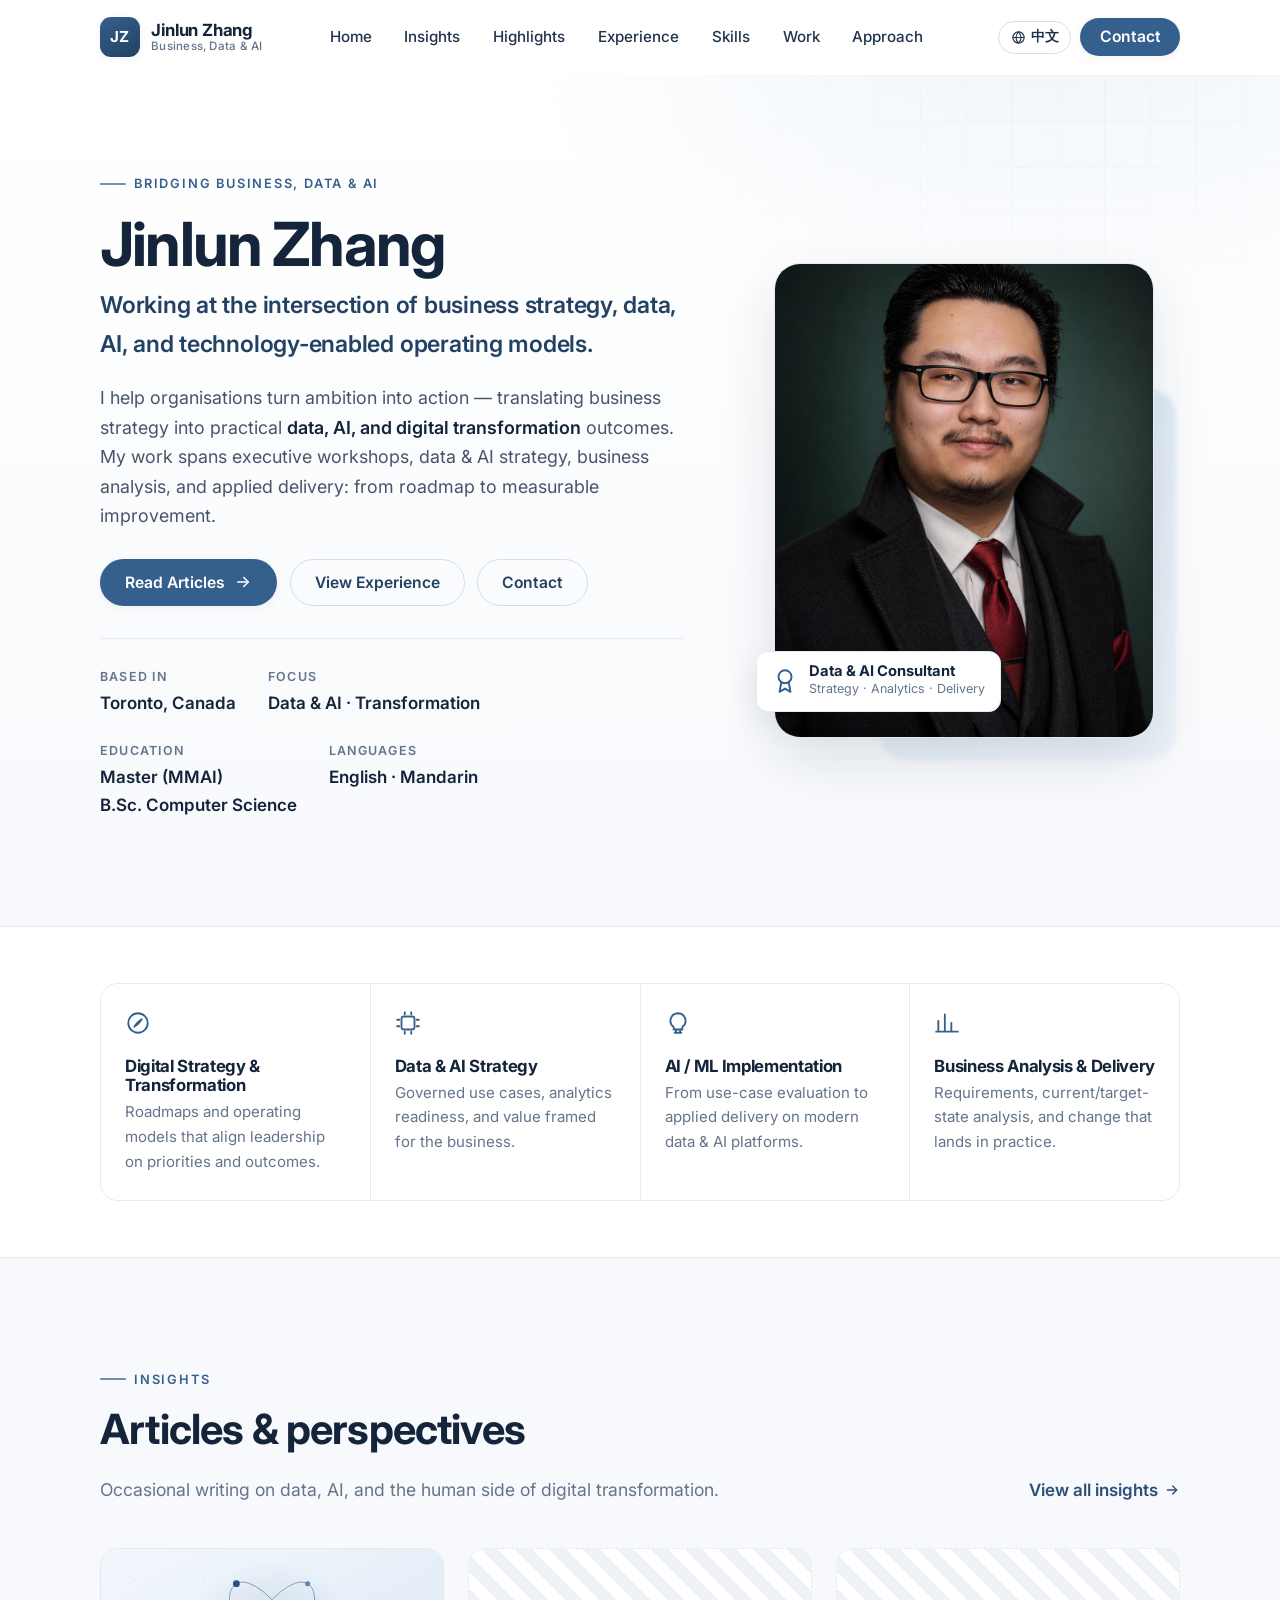
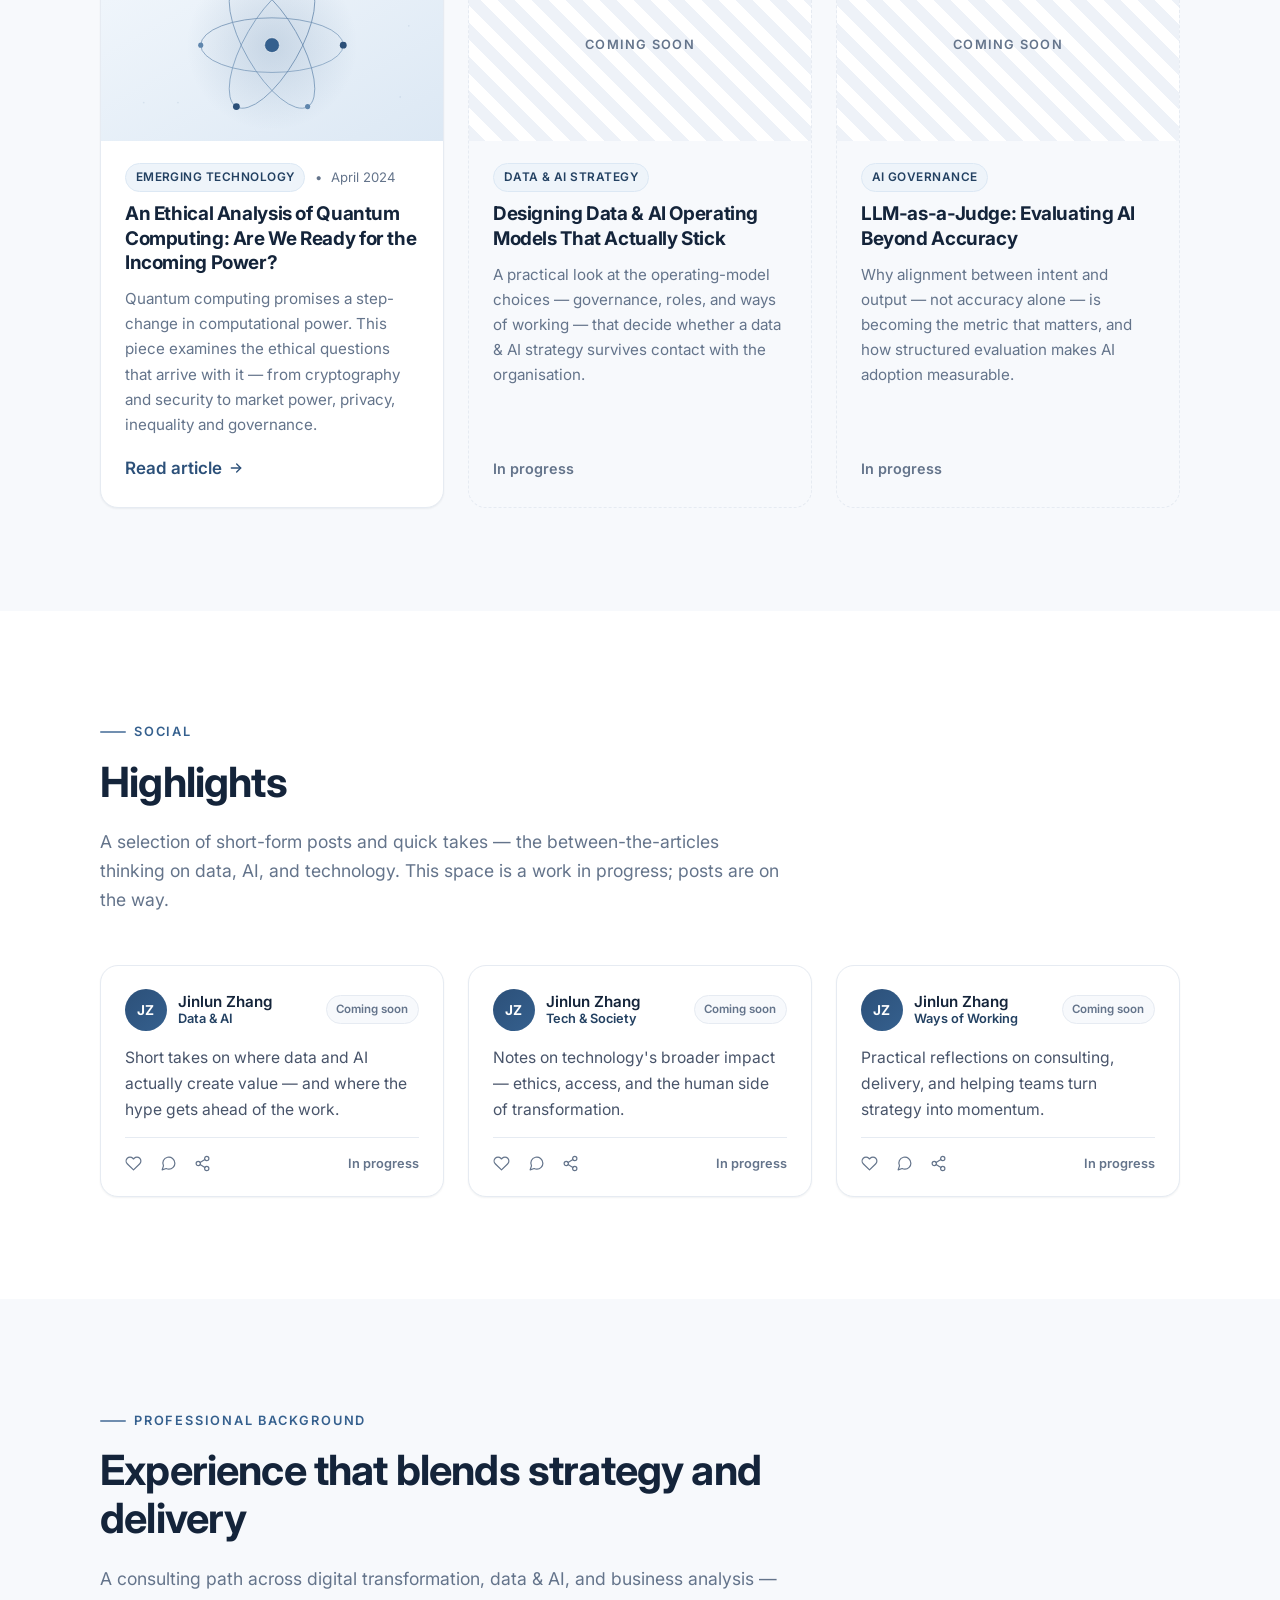
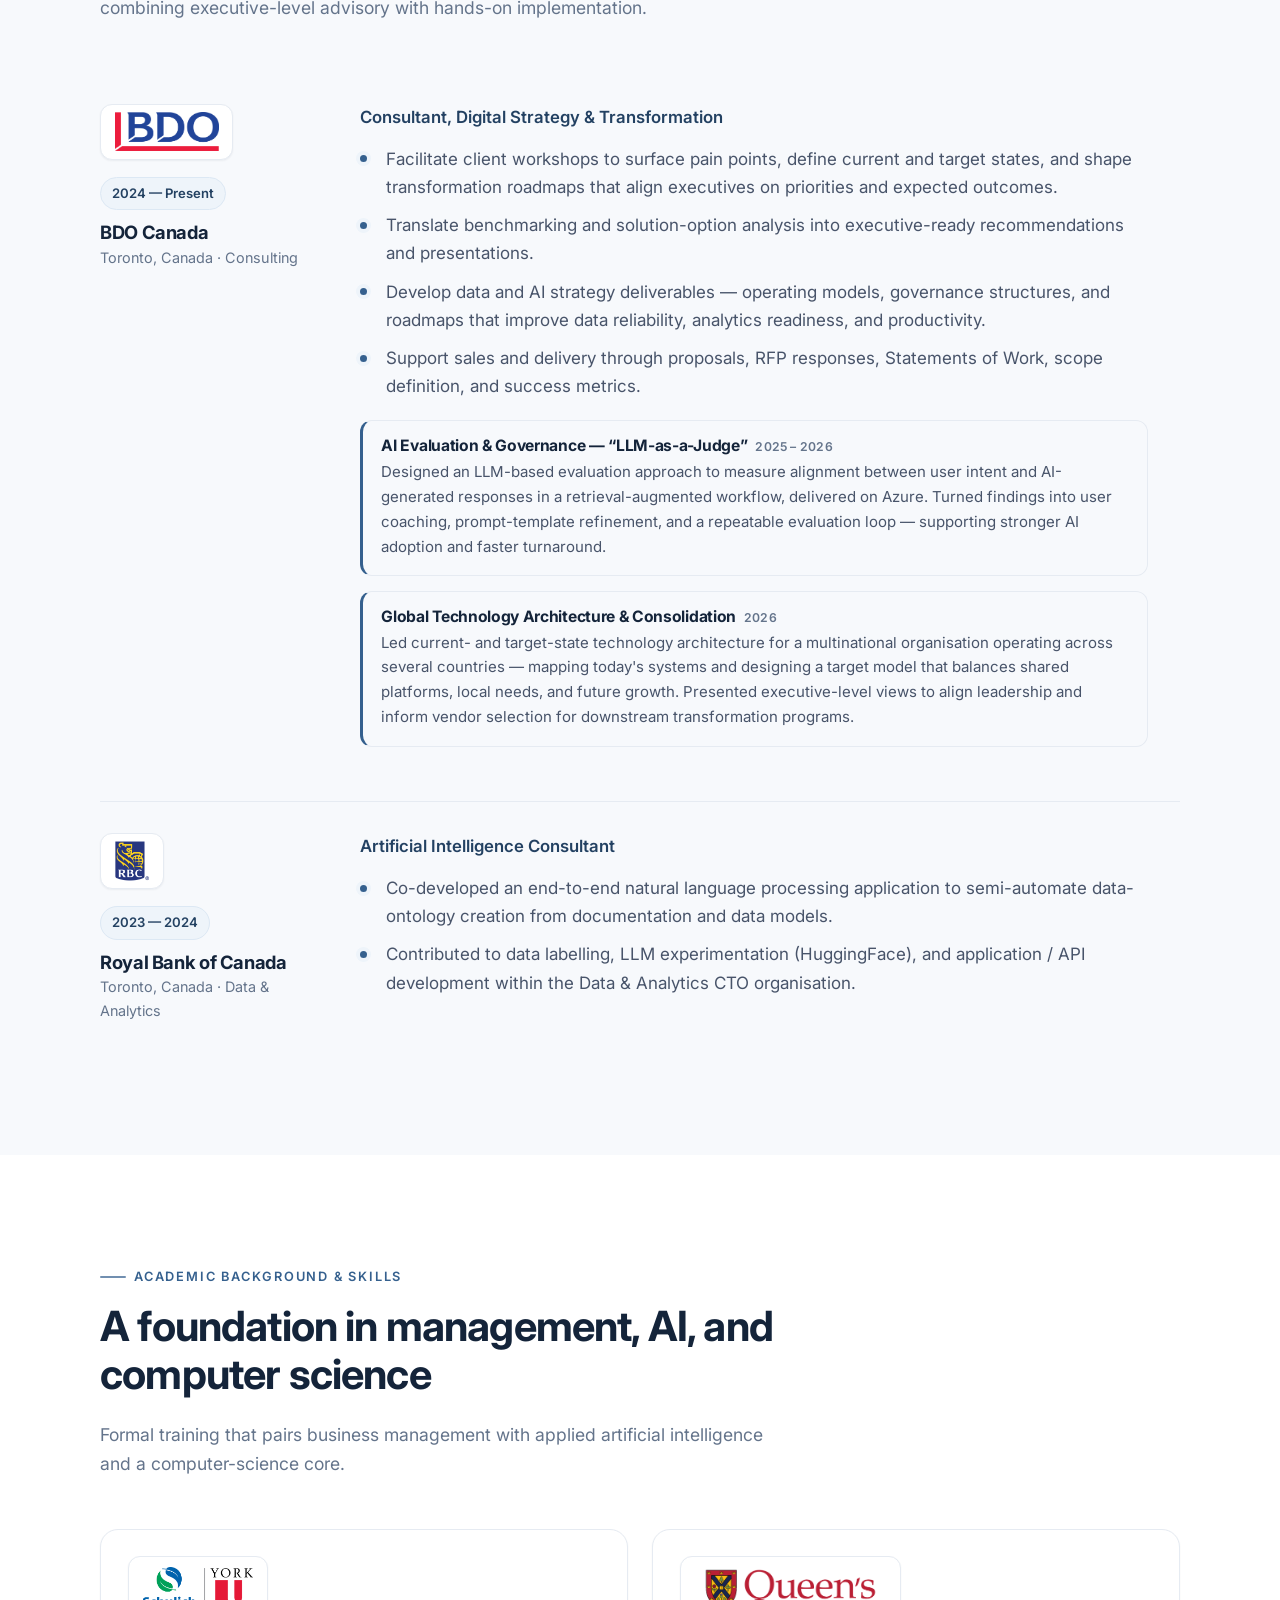
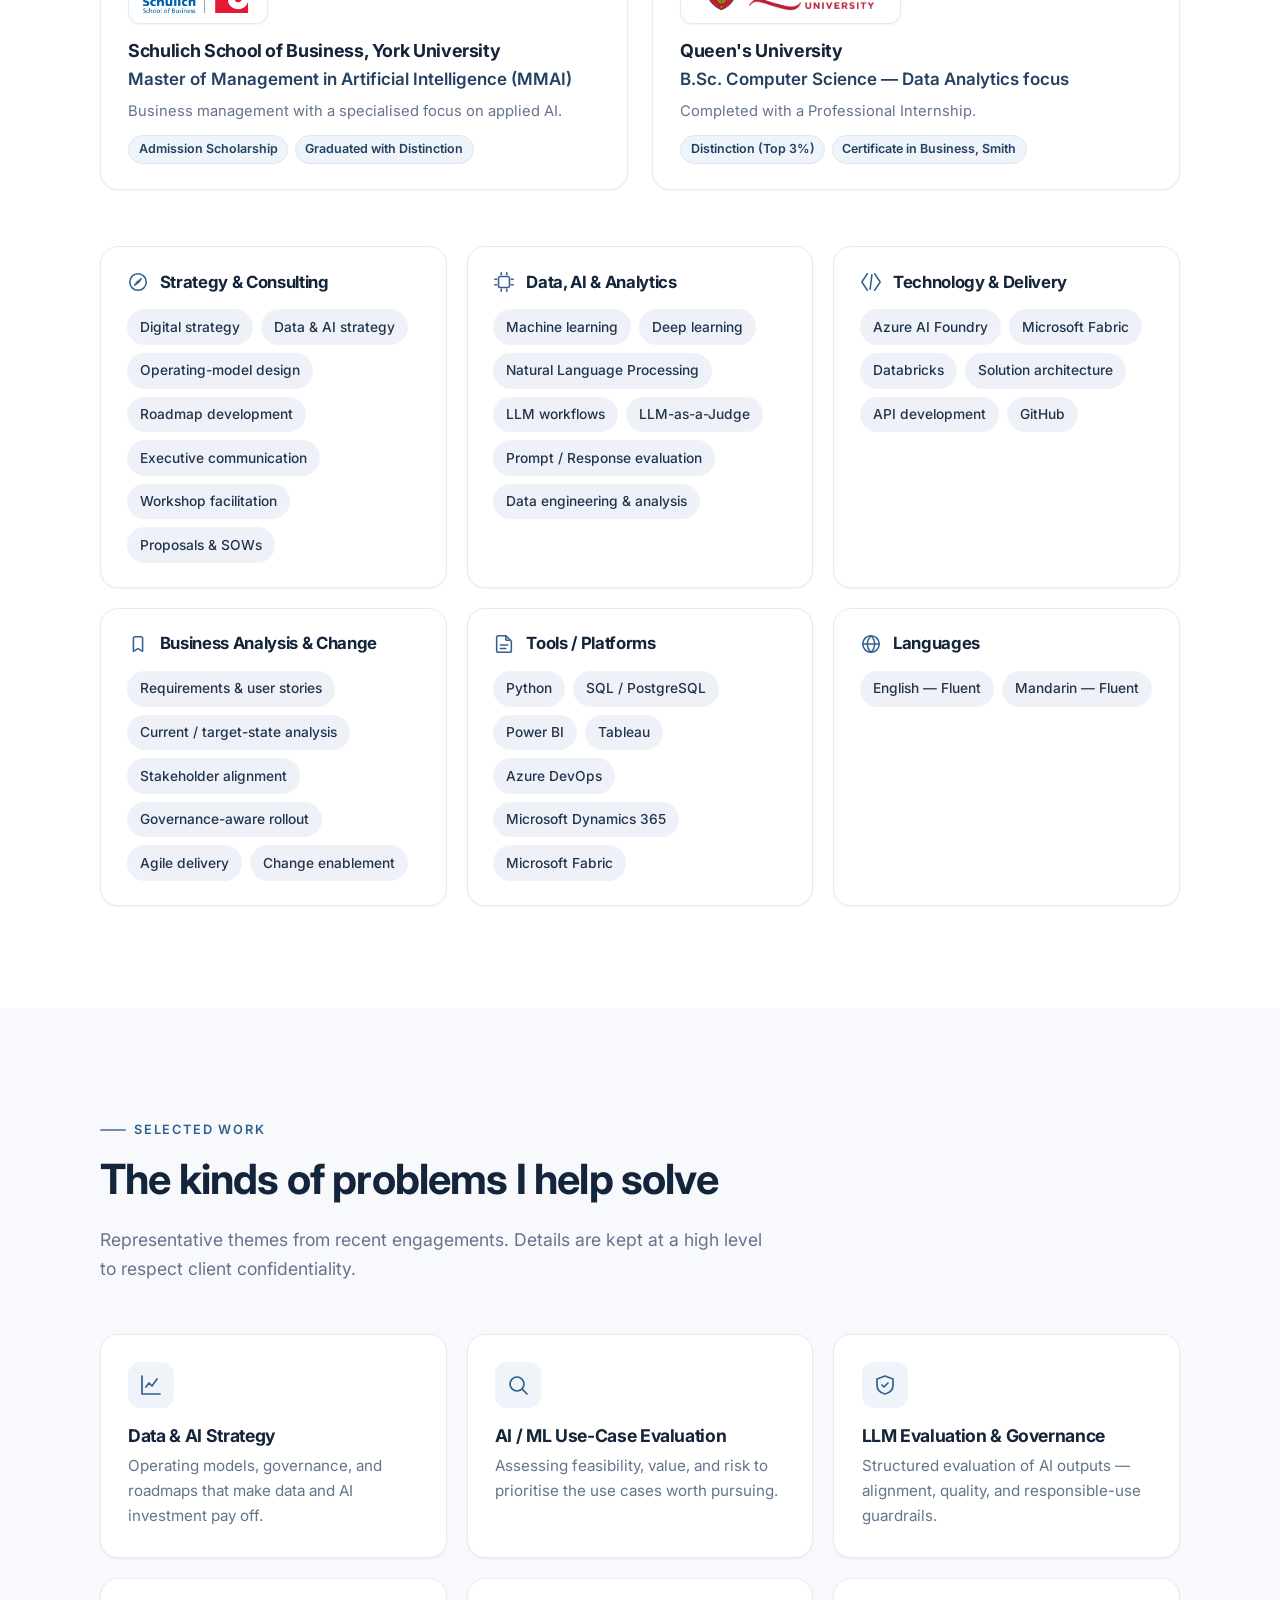
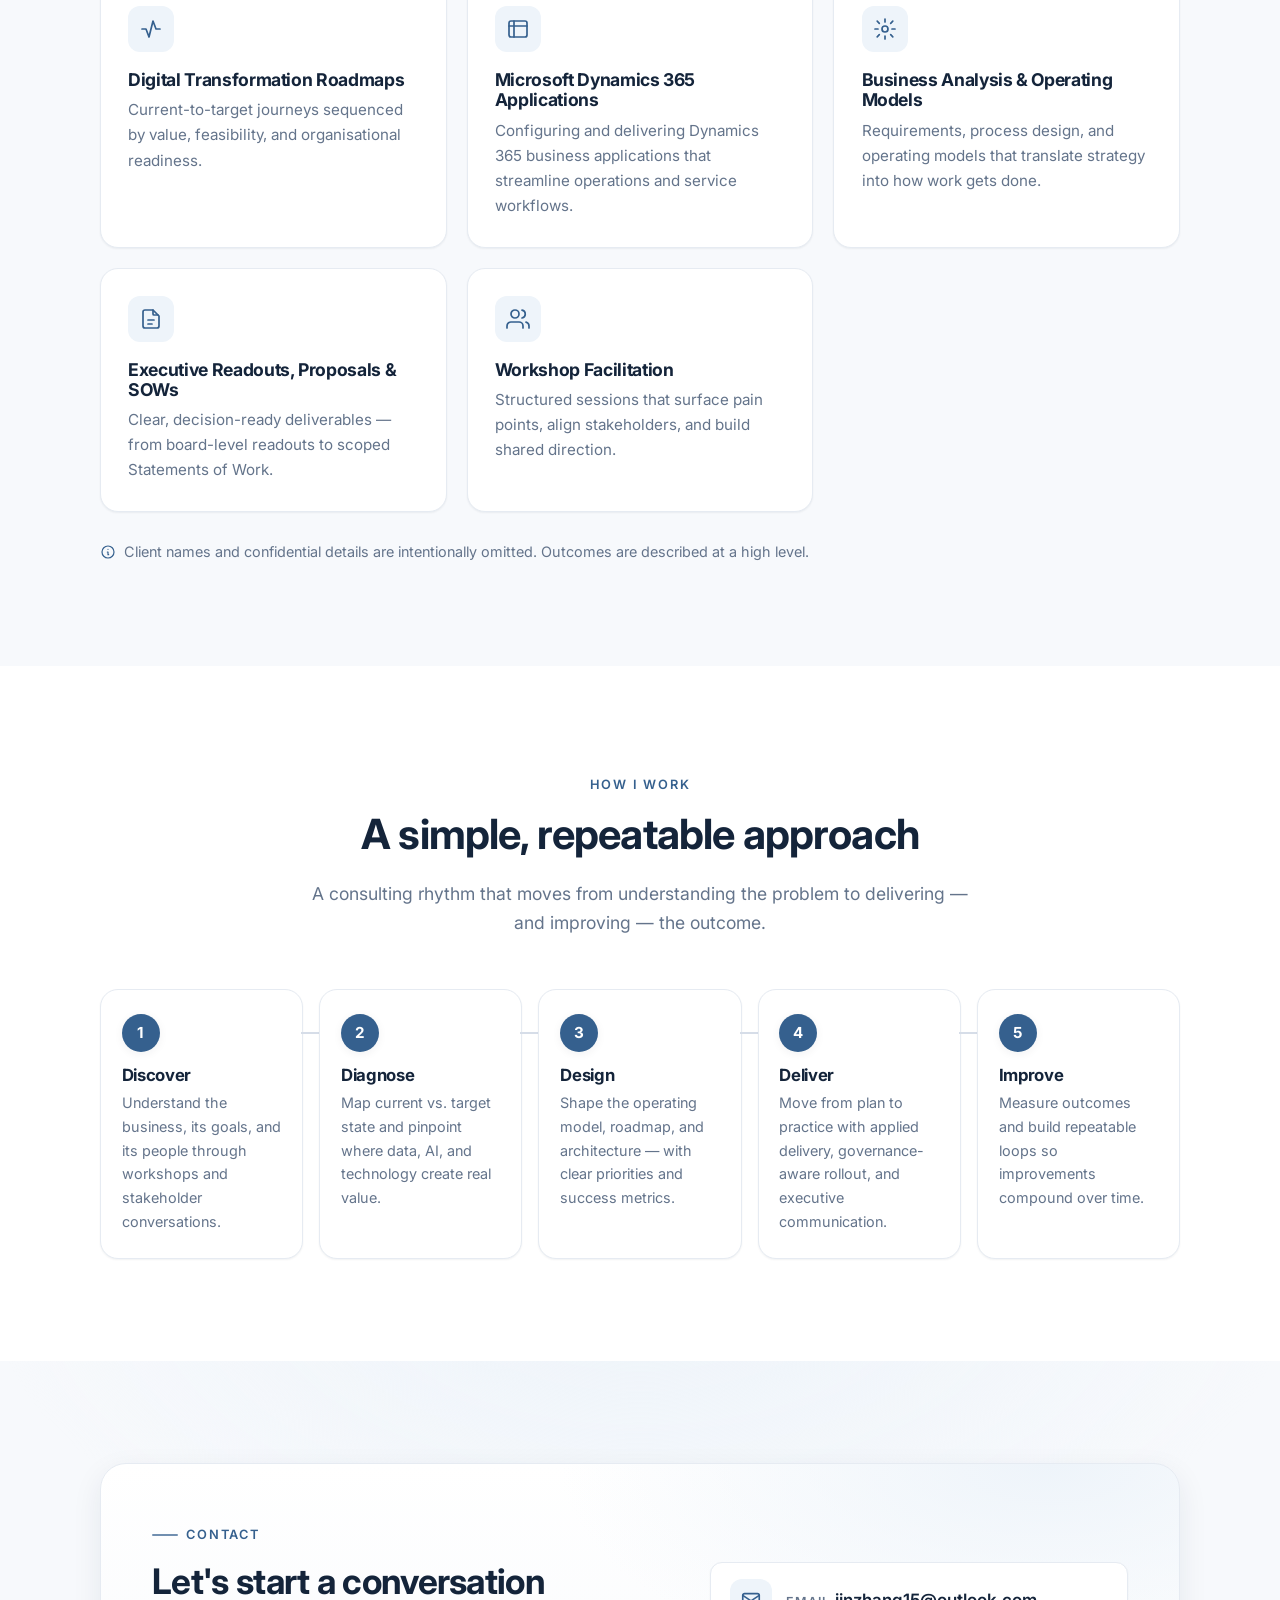
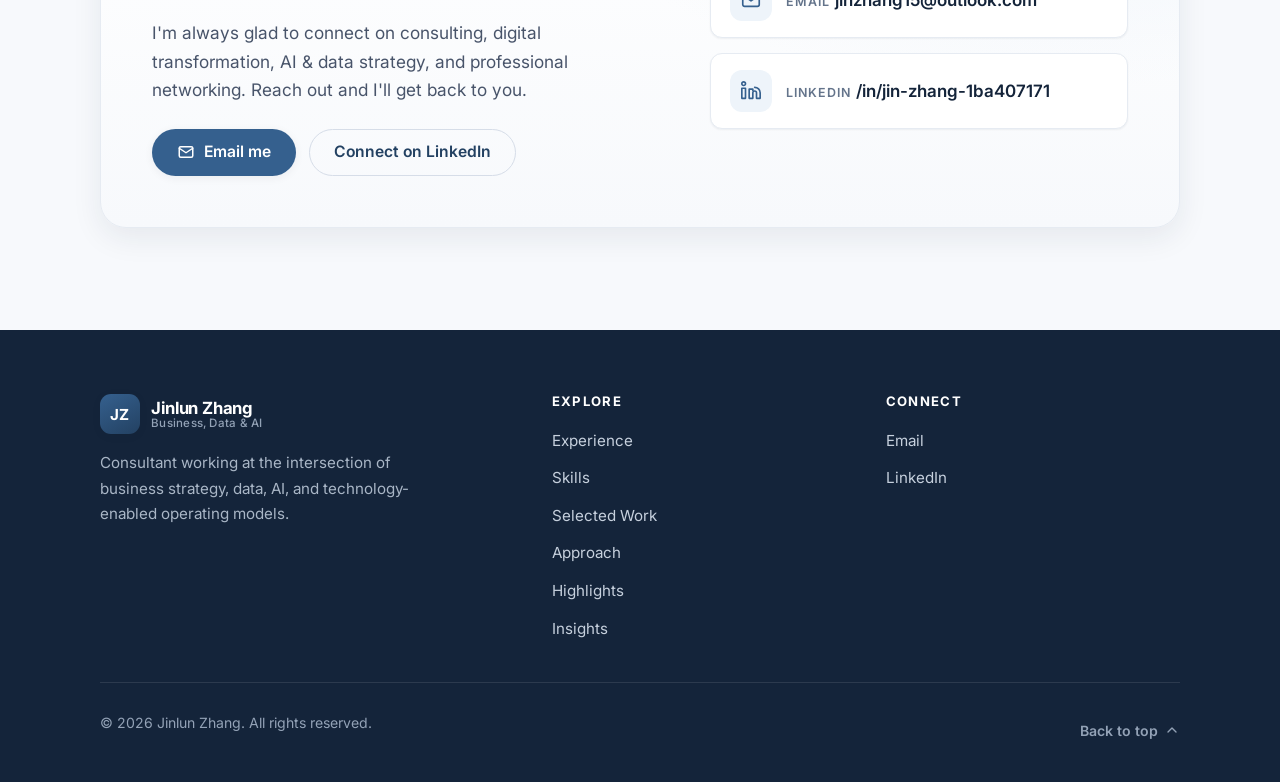
==== commit f08a969f: "ver1.1 with translation feature" ====
--- a/index.html
+++ b/index.html
@@ -34,7 +34,7 @@
 </head>
 
 <body>
-  <a class="skip-link" href="#main">Skip to content</a>
+  <a class="skip-link" href="#main" data-i18n="skip">Skip to content</a>
 
   <!-- =========================================================================
        HEADER / NAVIGATION
@@ -45,21 +45,26 @@
         <a class="brand" href="#top" aria-label="Jinlun Zhang — home">
           <span class="brand__mark" aria-hidden="true">JZ</span>
           <span class="brand__name">Jinlun Zhang
-            <span class="brand__role">Digital Strategy &amp; Transformation</span>
+            <span class="brand__role" data-i18n="brand.role">Business, Data &amp; AI</span>
           </span>
         </a>
 
         <ul class="nav-links" id="nav-menu">
-          <li><a href="#home">Home</a></li>
-          <li><a href="#experience">Experience</a></li>
-          <li><a href="#skills">Skills</a></li>
-          <li><a href="#work">Work</a></li>
-          <li><a href="#approach">Approach</a></li>
-          <li><a href="#insights">Insights</a></li>
+          <li><a href="#home" data-i18n="nav.home">Home</a></li>
+          <li><a href="#insights" data-i18n="nav.insights">Insights</a></li>
+          <li><a href="#highlights" data-i18n="nav.highlights">Highlights</a></li>
+          <li><a href="#experience" data-i18n="nav.experience">Experience</a></li>
+          <li><a href="#skills" data-i18n="nav.skills">Skills</a></li>
+          <li><a href="#work" data-i18n="nav.work">Work</a></li>
+          <li><a href="#approach" data-i18n="nav.approach">Approach</a></li>
         </ul>
 
         <div class="nav-cta">
-          <a class="btn" href="#contact">Contact</a>
+          <button class="lang-toggle" type="button" aria-label="切换语言 / Switch language" data-lang-toggle>
+            <svg viewBox="0 0 24 24" fill="none" stroke="currentColor" stroke-width="1.8" stroke-linecap="round" stroke-linejoin="round" aria-hidden="true"><circle cx="12" cy="12" r="9"/><path d="M3 12h18M12 3c2.5 2.6 4 5.9 4 9s-1.5 6.4-4 9c-2.5-2.6-4-5.9-4-9s1.5-6.4 4-9Z"/></svg>
+            <span class="lang-toggle__label">中文</span>
+          </button>
+          <a class="btn" href="#contact" data-i18n="nav.contact">Contact</a>
         </div>
 
         <button class="nav-toggle" type="button"
@@ -80,13 +85,13 @@
       <div class="container">
         <div class="hero__grid">
           <div class="hero__content reveal">
-            <p class="eyebrow">Bridging Business, Data &amp; AI</p>
+            <p class="eyebrow" data-i18n="hero.eyebrow">Bridging Business, Data &amp; AI</p>
             <h1 class="hero__title" id="hero-title">Jinlun Zhang</h1>
-            <p class="hero__headline">
+            <p class="hero__headline" data-i18n="hero.headline">
               Working at the intersection of business strategy, data, AI, and
               technology-enabled operating models.
             </p>
-            <p class="hero__summary">
+            <p class="hero__summary" data-i18n="hero.summary">
               I help organisations turn ambition into action — translating
               business strategy into practical <strong>data, AI, and digital
               transformation</strong> outcomes. My work spans executive
@@ -96,26 +101,26 @@
 
             <!-- Call-to-action buttons -->
             <div class="hero__actions">
-              <a class="btn" href="#experience">
-                View Experience
+              <a class="btn" href="articles.html">
+                <span data-i18n="hero.cta.articles">Read Articles</span>
                 <svg class="btn__icon" viewBox="0 0 24 24" fill="none" stroke="currentColor" stroke-width="2" stroke-linecap="round" stroke-linejoin="round" aria-hidden="true"><path d="M5 12h14"/><path d="m13 6 6 6-6 6"/></svg>
               </a>
-              <a class="btn btn--ghost" href="articles.html">Read Articles</a>
-              <a class="btn btn--ghost" href="#contact">Contact</a>
+              <a class="btn btn--ghost" href="#experience" data-i18n="hero.cta.experience">View Experience</a>
+              <a class="btn btn--ghost" href="#contact" data-i18n="hero.cta.contact">Contact</a>
             </div>
 
             <dl class="hero__meta">
               <div class="hero__meta-item">
-                <dt>Based in</dt><dd>Toronto, Canada</dd>
+                <dt data-i18n="hero.meta.based">Based in</dt><dd data-i18n="hero.meta.based.val">Toronto, Canada</dd>
               </div>
               <div class="hero__meta-item">
-                <dt>Focus</dt><dd>Data &amp; AI · Transformation</dd>
+                <dt data-i18n="hero.meta.focus">Focus</dt><dd data-i18n="hero.meta.focus.val">Data &amp; AI · Transformation</dd>
               </div>
               <div class="hero__meta-item">
-                <dt>Education</dt><dd>MMAI · B.Sc.</dd>
+                <dt data-i18n="hero.meta.education">Education</dt><dd data-i18n="hero.meta.education.val">Master (MMAI)<br>B.Sc. Computer Science</dd>
               </div>
               <div class="hero__meta-item">
-                <dt>Languages</dt><dd>English · Mandarin</dd>
+                <dt data-i18n="hero.meta.languages">Languages</dt><dd data-i18n="hero.meta.languages.val">English · Mandarin</dd>
               </div>
             </dl>
           </div>
@@ -128,8 +133,8 @@
             <figcaption class="hero__badge">
               <svg viewBox="0 0 24 24" fill="none" stroke="currentColor" stroke-width="1.8" stroke-linecap="round" stroke-linejoin="round" aria-hidden="true"><circle cx="12" cy="8" r="6"/><path d="M8.5 13.5 7 22l5-3 5 3-1.5-8.5"/></svg>
               <span>
-                <b>MMAI · Schulich</b>
-                <span>Graduated with Distinction</span>
+                <b data-i18n="hero.badge.title">Data &amp; AI Consultant</b>
+                <span data-i18n="hero.badge.sub">Strategy · Analytics · Delivery</span>
               </span>
             </figcaption>
           </figure>
@@ -145,361 +150,44 @@
         <div class="focus-strip__inner reveal">
           <article class="focus-item">
             <svg viewBox="0 0 24 24" fill="none" stroke="currentColor" stroke-width="1.7" stroke-linecap="round" stroke-linejoin="round" aria-hidden="true"><circle cx="12" cy="12" r="9"/><polygon points="15.5 8.5 12.5 12.5 8.5 15.5 11.5 11.5 15.5 8.5"/></svg>
-            <h3>Digital Strategy &amp; Transformation</h3>
-            <p>Roadmaps and operating models that align leadership on priorities and outcomes.</p>
+            <h3 data-i18n="focus.1.h">Digital Strategy &amp; Transformation</h3>
+            <p data-i18n="focus.1.p">Roadmaps and operating models that align leadership on priorities and outcomes.</p>
           </article>
           <article class="focus-item">
             <svg viewBox="0 0 24 24" fill="none" stroke="currentColor" stroke-width="1.7" stroke-linecap="round" stroke-linejoin="round" aria-hidden="true"><rect x="6" y="6" width="12" height="12" rx="2"/><path d="M9 2v2M15 2v2M9 20v2M15 20v2M2 9h2M2 15h2M20 9h2M20 15h2"/></svg>
-            <h3>Data &amp; AI Strategy</h3>
-            <p>Governed use cases, analytics readiness, and value framed for the business.</p>
+            <h3 data-i18n="focus.2.h">Data &amp; AI Strategy</h3>
+            <p data-i18n="focus.2.p">Governed use cases, analytics readiness, and value framed for the business.</p>
           </article>
           <article class="focus-item">
             <svg viewBox="0 0 24 24" fill="none" stroke="currentColor" stroke-width="1.7" stroke-linecap="round" stroke-linejoin="round" aria-hidden="true"><path d="M12 3a7 7 0 0 0-4 12.7V18h8v-2.3A7 7 0 0 0 12 3Z"/><path d="M9 21h6M10 18v3M14 18v3"/></svg>
-            <h3>AI / ML Implementation</h3>
-            <p>From use-case evaluation to applied delivery on modern data &amp; AI platforms.</p>
+            <h3 data-i18n="focus.3.h">AI / ML Implementation</h3>
+            <p data-i18n="focus.3.p">From use-case evaluation to applied delivery on modern data &amp; AI platforms.</p>
           </article>
           <article class="focus-item">
             <svg viewBox="0 0 24 24" fill="none" stroke="currentColor" stroke-width="1.7" stroke-linecap="round" stroke-linejoin="round" aria-hidden="true"><path d="M4 20V10M10 20V4M16 20v-8M22 20H2"/></svg>
-            <h3>Business Analysis &amp; Delivery</h3>
-            <p>Requirements, current/target-state analysis, and change that lands in practice.</p>
-          </article>
-        </div>
-      </div>
-    </section>
-
-    <!-- =====================================================================
-         2. PROFESSIONAL BACKGROUND / EXPERIENCE
-         ================================================================== -->
-    <section class="section" id="experience" aria-labelledby="experience-title">
-      <div class="container">
-        <header class="section-head reveal">
-          <p class="eyebrow">Professional Background</p>
-          <h2 class="section-title" id="experience-title">Experience that blends strategy and delivery</h2>
-          <p class="section-intro">
-            A consulting path across digital transformation, data &amp; AI, and
-            business analysis — combining executive-level advisory with hands-on
-            implementation.
-          </p>
-        </header>
-
-        <div class="timeline">
-          <!-- --------------------- BDO Canada --------------------- -->
-          <article class="xp reveal">
-            <div class="xp__aside">
-              <!-- Company logo: assets/img/logo-bdo.png -->
-              <span class="org-logo"><img src="assets/img/logo-bdo.png" alt="BDO Canada logo" /></span>
-              <span class="xp__period">2024 — Present</span>
-              <h3 class="xp__company">BDO Canada</h3>
-              <p class="xp__location">Toronto, Canada · Consulting</p>
-            </div>
-            <div class="xp__main">
-              <p class="xp__role">Consultant, Digital Strategy &amp; Transformation</p>
-              <ul class="xp__list">
-                <li>Facilitate client workshops to surface pain points, define current and target states, and shape transformation roadmaps that align executives on priorities and expected outcomes.</li>
-                <li>Translate benchmarking and solution-option analysis into executive-ready recommendations and presentations.</li>
-                <li>Develop data and AI strategy deliverables — operating models, governance structures, and roadmaps that improve data reliability, analytics readiness, and productivity.</li>
-                <li>Support sales and delivery through proposals, RFP responses, Statements of Work, scope definition, and success metrics.</li>
-              </ul>
-
-              <!-- Selected engagements are described at a high level and
-                   sanitised to protect client-confidential information. -->
-              <div class="xp__projects">
-                <div class="xp__project">
-                  <h4>AI Evaluation &amp; Governance — “LLM-as-a-Judge” <span>2025 – 2026</span></h4>
-                  <p>Designed an LLM-based evaluation approach to measure alignment between user intent and AI-generated responses in a retrieval-augmented workflow, delivered on Azure. Turned findings into user coaching, prompt-template refinement, and a repeatable evaluation loop — supporting stronger AI adoption and faster turnaround.</p>
-                </div>
-                <div class="xp__project">
-                  <h4>Global Technology Architecture &amp; Consolidation <span>2026</span></h4>
-                  <p>Led current- and target-state technology architecture for a multinational organisation operating across several countries — mapping today's systems and designing a target model that balances shared platforms, local needs, and future growth. Presented executive-level views to align leadership and inform vendor selection for downstream transformation programs.</p>
-                </div>
-              </div>
-            </div>
-          </article>
-
-          <!-- --------------------- RBC --------------------- -->
-          <article class="xp reveal">
-            <div class="xp__aside">
-              <!-- Company logo: assets/img/logo-rbc.png -->
-              <span class="org-logo"><img src="assets/img/logo-rbc.png" alt="Royal Bank of Canada logo" /></span>
-              <span class="xp__period">2023 — 2024</span>
-              <h3 class="xp__company">Royal Bank of Canada</h3>
-              <p class="xp__location">Toronto, Canada · Data &amp; Analytics</p>
-            </div>
-            <div class="xp__main">
-              <p class="xp__role">Artificial Intelligence Consultant</p>
-              <ul class="xp__list">
-                <li>Co-developed an end-to-end natural language processing application to semi-automate data-ontology creation from documentation and data models.</li>
-                <li>Contributed to data labelling, LLM experimentation (HuggingFace), and application / API development within the Data &amp; Analytics CTO organisation.</li>
-              </ul>
-            </div>
-          </article>
-        </div>
-      </div>
-    </section>
-
-    <!-- =====================================================================
-         3. ACADEMIC BACKGROUND & SKILLS
-         ================================================================== -->
-    <section class="section section--soft" id="skills" aria-labelledby="skills-title">
-      <div class="container">
-        <header class="section-head reveal">
-          <p class="eyebrow">Academic Background &amp; Skills</p>
-          <h2 class="section-title" id="skills-title">A foundation in management, AI, and computer science</h2>
-          <p class="section-intro">
-            Formal training that pairs business management with applied
-            artificial intelligence and a computer-science core.
-          </p>
-        </header>
-
-        <!-- Education -->
-        <div class="edu-grid">
-          <article class="edu-card reveal">
-            <!-- School logo: assets/img/logo-schulich.png -->
-            <span class="org-logo"><img src="assets/img/logo-schulich.png" alt="Schulich School of Business, York University logo" /></span>
-            <div>
-              <h3 class="edu-card__school">Schulich School of Business, York University</h3>
-              <p class="edu-card__degree">Master of Management in Artificial Intelligence (MMAI)</p>
-              <p class="edu-card__meta">Business management with a specialised focus on applied AI.</p>
-              <div class="edu-card__tags">
-                <span class="tag--honor">Admission Scholarship</span>
-                <span class="tag--honor">Graduated with Distinction</span>
-              </div>
-            </div>
-          </article>
-
-          <article class="edu-card reveal">
-            <!-- School logo: assets/img/logo-queens.png -->
-            <span class="org-logo"><img src="assets/img/logo-queens.png" alt="Queen's University logo" /></span>
-            <div>
-              <h3 class="edu-card__school">Queen's University</h3>
-              <p class="edu-card__degree">B.Sc. Computer Science — Data Analytics focus</p>
-              <p class="edu-card__meta">Completed with a Professional Internship.</p>
-              <div class="edu-card__tags">
-                <span class="tag--honor">Distinction (Top 3%)</span>
-                <span class="tag--honor">Certificate in Business, Smith</span>
-              </div>
-            </div>
-          </article>
-        </div>
-
-        <!-- Skills grid -->
-        <div class="skills-grid">
-          <article class="skill-card reveal">
-            <div class="skill-card__head">
-              <svg viewBox="0 0 24 24" fill="none" stroke="currentColor" stroke-width="1.7" stroke-linecap="round" stroke-linejoin="round" aria-hidden="true"><circle cx="12" cy="12" r="9"/><polygon points="15.5 8.5 12.5 12.5 8.5 15.5 11.5 11.5 15.5 8.5"/></svg>
-              <h3>Strategy &amp; Consulting</h3>
-            </div>
-            <div class="chips">
-              <span class="chip">Digital strategy</span>
-              <span class="chip">Data &amp; AI strategy</span>
-              <span class="chip">Operating-model design</span>
-              <span class="chip">Roadmap development</span>
-              <span class="chip">Executive communication</span>
-              <span class="chip">Workshop facilitation</span>
-              <span class="chip">Proposals &amp; SOWs</span>
-            </div>
-          </article>
-
-          <article class="skill-card reveal">
-            <div class="skill-card__head">
-              <svg viewBox="0 0 24 24" fill="none" stroke="currentColor" stroke-width="1.7" stroke-linecap="round" stroke-linejoin="round" aria-hidden="true"><rect x="6" y="6" width="12" height="12" rx="2"/><path d="M9 2v2M15 2v2M9 20v2M15 20v2M2 9h2M2 15h2M20 9h2M20 15h2"/></svg>
-              <h3>Data, AI &amp; Analytics</h3>
-            </div>
-            <div class="chips">
-              <span class="chip">Machine learning</span>
-              <span class="chip">Deep learning</span>
-              <span class="chip">Natural Language Processing</span>
-              <span class="chip">LLM workflows</span>
-              <span class="chip">LLM-as-a-Judge</span>
-              <span class="chip">Prompt / Response evaluation</span>
-              <span class="chip">Data engineering &amp; analysis</span>
-            </div>
-          </article>
-
-          <article class="skill-card reveal">
-            <div class="skill-card__head">
-              <svg viewBox="0 0 24 24" fill="none" stroke="currentColor" stroke-width="1.7" stroke-linecap="round" stroke-linejoin="round" aria-hidden="true"><path d="m8 3-6 9 6 9M16 3l6 9-6 9"/><path d="M13 4 11 20"/></svg>
-              <h3>Technology &amp; Delivery</h3>
-            </div>
-            <div class="chips">
-              <span class="chip">Azure AI Foundry</span>
-              <span class="chip">Microsoft Fabric</span>
-              <span class="chip">Databricks</span>
-              <span class="chip">Solution architecture</span>
-              <span class="chip">API development</span>
-              <span class="chip">GitHub</span>
-            </div>
-          </article>
-
-          <article class="skill-card reveal">
-            <div class="skill-card__head">
-              <svg viewBox="0 0 24 24" fill="none" stroke="currentColor" stroke-width="1.7" stroke-linecap="round" stroke-linejoin="round" aria-hidden="true"><path d="M9 4h6a2 2 0 0 1 2 2v14l-5-3-5 3V6a2 2 0 0 1 2-2Z"/></svg>
-              <h3>Business Analysis &amp; Change</h3>
-            </div>
-            <div class="chips">
-              <span class="chip">Requirements &amp; user stories</span>
-              <span class="chip">Current / target-state analysis</span>
-              <span class="chip">Stakeholder alignment</span>
-              <span class="chip">Governance-aware rollout</span>
-              <span class="chip">Agile delivery</span>
-              <span class="chip">Change enablement</span>
-            </div>
-          </article>
-
-          <article class="skill-card reveal">
-            <div class="skill-card__head">
-              <svg viewBox="0 0 24 24" fill="none" stroke="currentColor" stroke-width="1.7" stroke-linecap="round" stroke-linejoin="round" aria-hidden="true"><path d="M14 3v4a1 1 0 0 0 1 1h4"/><path d="M18 21H6a2 2 0 0 1-2-2V5a2 2 0 0 1 2-2h8l6 6v10a2 2 0 0 1-2 2Z"/><path d="M8 13h8M8 17h6"/></svg>
-              <h3>Tools / Platforms</h3>
-            </div>
-            <div class="chips">
-              <span class="chip">Python</span>
-              <span class="chip">SQL / PostgreSQL</span>
-              <span class="chip">Power BI</span>
-              <span class="chip">Tableau</span>
-              <span class="chip">Azure DevOps</span>
-              <span class="chip">Microsoft Dynamics 365</span>
-              <span class="chip">Microsoft Fabric</span>
-            </div>
-          </article>
-
-          <article class="skill-card reveal">
-            <div class="skill-card__head">
-              <svg viewBox="0 0 24 24" fill="none" stroke="currentColor" stroke-width="1.7" stroke-linecap="round" stroke-linejoin="round" aria-hidden="true"><circle cx="12" cy="12" r="9"/><path d="M3 12h18M12 3c2.5 2.5 4 5.6 4 9s-1.5 6.5-4 9c-2.5-2.5-4-5.6-4-9s1.5-6.5 4-9Z"/></svg>
-              <h3>Languages</h3>
-            </div>
-            <div class="chips">
-              <span class="chip">English — Fluent</span>
-              <span class="chip">Mandarin — Fluent</span>
-            </div>
-          </article>
-        </div>
-      </div>
-    </section>
-
-    <!-- =====================================================================
-         4. SELECTED WORK / PROJECT THEMES
-         ================================================================== -->
-    <section class="section" id="work" aria-labelledby="work-title">
-      <div class="container">
-        <header class="section-head reveal">
-          <p class="eyebrow">Selected Work</p>
-          <h2 class="section-title" id="work-title">The kinds of problems I help solve</h2>
-          <p class="section-intro">
-            Representative themes from recent engagements. Details are kept at a
-            high level to respect client confidentiality.
-          </p>
-        </header>
-
-        <div class="themes-grid">
-          <article class="theme-card reveal">
-            <div class="theme-card__icon" aria-hidden="true"><svg viewBox="0 0 24 24" fill="none" stroke="currentColor" stroke-width="1.7" stroke-linecap="round" stroke-linejoin="round"><path d="M3 3v18h18"/><path d="m7 14 3-4 3 3 5-7"/></svg></div>
-            <h3>Data &amp; AI Strategy</h3>
-            <p>Operating models, governance, and roadmaps that make data and AI investment pay off.</p>
-          </article>
-          <article class="theme-card reveal">
-            <div class="theme-card__icon" aria-hidden="true"><svg viewBox="0 0 24 24" fill="none" stroke="currentColor" stroke-width="1.7" stroke-linecap="round" stroke-linejoin="round"><circle cx="11" cy="11" r="7"/><path d="m21 21-4.3-4.3"/></svg></div>
-            <h3>AI / ML Use-Case Evaluation</h3>
-            <p>Assessing feasibility, value, and risk to prioritise the use cases worth pursuing.</p>
-          </article>
-          <article class="theme-card reveal">
-            <div class="theme-card__icon" aria-hidden="true"><svg viewBox="0 0 24 24" fill="none" stroke="currentColor" stroke-width="1.7" stroke-linecap="round" stroke-linejoin="round"><path d="M12 3 4 6v6c0 4.5 3.2 7.9 8 9 4.8-1.1 8-4.5 8-9V6l-8-3Z"/><path d="m9 12 2 2 4-4"/></svg></div>
-            <h3>LLM Evaluation &amp; Governance</h3>
-            <p>Structured evaluation of AI outputs — alignment, quality, and responsible-use guardrails.</p>
-          </article>
-          <article class="theme-card reveal">
-            <div class="theme-card__icon" aria-hidden="true"><svg viewBox="0 0 24 24" fill="none" stroke="currentColor" stroke-width="1.7" stroke-linecap="round" stroke-linejoin="round"><path d="M3 12h4l3 8 4-16 3 8h4"/></svg></div>
-            <h3>Digital Transformation Roadmaps</h3>
-            <p>Current-to-target journeys sequenced by value, feasibility, and organisational readiness.</p>
-          </article>
-          <article class="theme-card reveal">
-            <div class="theme-card__icon" aria-hidden="true"><svg viewBox="0 0 24 24" fill="none" stroke="currentColor" stroke-width="1.7" stroke-linecap="round" stroke-linejoin="round"><rect x="3" y="4" width="18" height="16" rx="2"/><path d="M3 9h18M8 4v16"/></svg></div>
-            <h3>Microsoft Dynamics 365 Applications</h3>
-            <p>Configuring and delivering Dynamics 365 business applications that streamline operations and service workflows.</p>
-          </article>
-          <article class="theme-card reveal">
-            <div class="theme-card__icon" aria-hidden="true"><svg viewBox="0 0 24 24" fill="none" stroke="currentColor" stroke-width="1.7" stroke-linecap="round" stroke-linejoin="round"><circle cx="12" cy="12" r="3"/><path d="M12 2v3M12 19v3M4.2 4.2l2.1 2.1M17.7 17.7l2.1 2.1M2 12h3M19 12h3M4.2 19.8l2.1-2.1M17.7 6.3l2.1-2.1"/></svg></div>
-            <h3>Business Analysis &amp; Operating Models</h3>
-            <p>Requirements, process design, and operating models that translate strategy into how work gets done.</p>
-          </article>
-          <article class="theme-card reveal">
-            <div class="theme-card__icon" aria-hidden="true"><svg viewBox="0 0 24 24" fill="none" stroke="currentColor" stroke-width="1.7" stroke-linecap="round" stroke-linejoin="round"><path d="M14 3v4a1 1 0 0 0 1 1h4"/><path d="M18 21H6a2 2 0 0 1-2-2V5a2 2 0 0 1 2-2h8l6 6v10a2 2 0 0 1-2 2Z"/><path d="M9 13h6M9 17h4"/></svg></div>
-            <h3>Executive Readouts, Proposals &amp; SOWs</h3>
-            <p>Clear, decision-ready deliverables — from board-level readouts to scoped Statements of Work.</p>
-          </article>
-          <article class="theme-card reveal">
-            <div class="theme-card__icon" aria-hidden="true"><svg viewBox="0 0 24 24" fill="none" stroke="currentColor" stroke-width="1.7" stroke-linecap="round" stroke-linejoin="round"><path d="M17 21v-2a4 4 0 0 0-4-4H5a4 4 0 0 0-4 4v2"/><circle cx="9" cy="7" r="4"/><path d="M23 21v-2a4 4 0 0 0-3-3.87M16 3.13A4 4 0 0 1 16 11"/></svg></div>
-            <h3>Workshop Facilitation</h3>
-            <p>Structured sessions that surface pain points, align stakeholders, and build shared direction.</p>
-          </article>
-        </div>
-
-        <p class="note-inline">
-          <svg viewBox="0 0 24 24" fill="none" stroke="currentColor" stroke-width="1.8" stroke-linecap="round" stroke-linejoin="round" aria-hidden="true"><circle cx="12" cy="12" r="9"/><path d="M12 8h.01M11 12h1v4h1"/></svg>
-          Client names and confidential details are intentionally omitted. Outcomes are described at a high level.
-        </p>
-      </div>
-    </section>
-
-    <!-- =====================================================================
-         7 (enhancement). HOW I WORK — consulting approach
-         ================================================================== -->
-    <section class="section section--soft" id="approach" aria-labelledby="approach-title">
-      <div class="container">
-        <header class="section-head section-head--center reveal">
-          <p class="eyebrow">How I Work</p>
-          <h2 class="section-title" id="approach-title">A simple, repeatable approach</h2>
-          <p class="section-intro">
-            A consulting rhythm that moves from understanding the problem to
-            delivering — and improving — the outcome.
-          </p>
-        </header>
-
-        <ol class="process">
-          <li class="process-step reveal">
-            <span class="process-step__num">1</span>
-            <h3>Discover</h3>
-            <p>Understand the business, its goals, and its people through workshops and stakeholder conversations.</p>
-          </li>
-          <li class="process-step reveal">
-            <span class="process-step__num">2</span>
-            <h3>Diagnose</h3>
-            <p>Map current vs. target state and pinpoint where data, AI, and technology create real value.</p>
-          </li>
-          <li class="process-step reveal">
-            <span class="process-step__num">3</span>
-            <h3>Design</h3>
-            <p>Shape the operating model, roadmap, and architecture — with clear priorities and success metrics.</p>
-          </li>
-          <li class="process-step reveal">
-            <span class="process-step__num">4</span>
-            <h3>Deliver</h3>
-            <p>Move from plan to practice with applied delivery, governance-aware rollout, and executive communication.</p>
-          </li>
-          <li class="process-step reveal">
-            <span class="process-step__num">5</span>
-            <h3>Improve</h3>
-            <p>Measure outcomes and build repeatable loops so improvements compound over time.</p>
-          </li>
-        </ol>
-      </div>
-    </section>
-
-    <!-- =====================================================================
-         5. ARTICLES / INSIGHTS (preview — full list on articles.html)
-         ================================================================== -->
-    <section class="section" id="insights" aria-labelledby="insights-title">
+            <h3 data-i18n="focus.4.h">Business Analysis &amp; Delivery</h3>
+            <p data-i18n="focus.4.p">Requirements, current/target-state analysis, and change that lands in practice.</p>
+          </article>
+        </div>
+      </div>
+    </section>
+
+    <!-- =====================================================================
+         ARTICLES / INSIGHTS — surfaced high (full list on articles.html)
+         ================================================================== -->
+    <section class="section section--soft" id="insights" aria-labelledby="insights-title">
       <div class="container">
         <div class="articles-head reveal">
           <header class="section-head">
-            <p class="eyebrow">Insights</p>
-            <h2 class="section-title" id="insights-title">Articles &amp; perspectives</h2>
-            <p class="section-intro">
+            <p class="eyebrow" data-i18n="insights.eyebrow">Insights</p>
+            <h2 class="section-title" id="insights-title" data-i18n="insights.title">Articles &amp; perspectives</h2>
+            <p class="section-intro" data-i18n="insights.intro">
               Occasional writing on data, AI, and the human side of digital
               transformation.
             </p>
           </header>
           <a class="link-arrow" href="articles.html">
-            View all insights
+            <span data-i18n="insights.viewall">View all insights</span>
             <svg viewBox="0 0 24 24" fill="none" stroke="currentColor" stroke-width="2" stroke-linecap="round" stroke-linejoin="round" aria-hidden="true"><path d="M5 12h14"/><path d="m13 6 6 6-6 6"/></svg>
           </a>
         </div>
@@ -524,15 +212,405 @@
     </section>
 
     <!-- =====================================================================
+         SOCIAL HIGHLIGHTS — selected short-form posts (work in progress)
+         ================================================================== -->
+    <section class="section" id="highlights" aria-labelledby="highlights-title">
+      <div class="container">
+        <header class="section-head reveal">
+          <p class="eyebrow" data-i18n="social.eyebrow">Social</p>
+          <h2 class="section-title" id="highlights-title" data-i18n="social.title">Highlights</h2>
+          <p class="section-intro" data-i18n="social.intro">
+            A selection of short-form posts and quick takes — the
+            between-the-articles thinking on data, AI, and technology. This space
+            is a work in progress; posts are on the way.
+          </p>
+        </header>
+
+        <div class="social-grid">
+          <article class="social-card reveal">
+            <div class="social-card__top">
+              <span class="social-card__avatar" aria-hidden="true">JZ</span>
+              <span class="social-card__id">
+                <span class="social-card__name">Jinlun Zhang</span>
+                <span class="social-card__tag" data-i18n="social.1.tag">Data &amp; AI</span>
+              </span>
+              <span class="social-card__soon" data-i18n="social.soon">Coming soon</span>
+            </div>
+            <p class="social-card__text" data-i18n="social.1.text">Short takes on where data and AI actually create value — and where the hype gets ahead of the work.</p>
+            <div class="social-card__foot">
+              <svg viewBox="0 0 24 24" fill="none" stroke="currentColor" stroke-width="1.7" stroke-linecap="round" stroke-linejoin="round" aria-hidden="true"><path d="M20.8 4.6a5.5 5.5 0 0 0-7.8 0L12 5.6l-1-1a5.5 5.5 0 1 0-7.8 7.8l1 1L12 21l7.8-7.6 1-1a5.5 5.5 0 0 0 0-7.8Z"/></svg>
+              <svg viewBox="0 0 24 24" fill="none" stroke="currentColor" stroke-width="1.7" stroke-linecap="round" stroke-linejoin="round" aria-hidden="true"><path d="M21 11.5a8.4 8.4 0 0 1-8.5 8.5 8.4 8.4 0 0 1-3.8-.9L3 21l1.9-5.7A8.5 8.5 0 1 1 21 11.5Z"/></svg>
+              <svg viewBox="0 0 24 24" fill="none" stroke="currentColor" stroke-width="1.7" stroke-linecap="round" stroke-linejoin="round" aria-hidden="true"><circle cx="18" cy="5" r="3"/><circle cx="6" cy="12" r="3"/><circle cx="18" cy="19" r="3"/><path d="m8.6 13.5 6.8 4M15.4 6.5 8.6 10.5"/></svg>
+              <span class="social-card__wip" data-i18n="social.wip">In progress</span>
+            </div>
+          </article>
+
+          <article class="social-card reveal">
+            <div class="social-card__top">
+              <span class="social-card__avatar" aria-hidden="true">JZ</span>
+              <span class="social-card__id">
+                <span class="social-card__name">Jinlun Zhang</span>
+                <span class="social-card__tag" data-i18n="social.2.tag">Tech &amp; Society</span>
+              </span>
+              <span class="social-card__soon" data-i18n="social.soon">Coming soon</span>
+            </div>
+            <p class="social-card__text" data-i18n="social.2.text">Notes on technology's broader impact — ethics, access, and the human side of transformation.</p>
+            <div class="social-card__foot">
+              <svg viewBox="0 0 24 24" fill="none" stroke="currentColor" stroke-width="1.7" stroke-linecap="round" stroke-linejoin="round" aria-hidden="true"><path d="M20.8 4.6a5.5 5.5 0 0 0-7.8 0L12 5.6l-1-1a5.5 5.5 0 1 0-7.8 7.8l1 1L12 21l7.8-7.6 1-1a5.5 5.5 0 0 0 0-7.8Z"/></svg>
+              <svg viewBox="0 0 24 24" fill="none" stroke="currentColor" stroke-width="1.7" stroke-linecap="round" stroke-linejoin="round" aria-hidden="true"><path d="M21 11.5a8.4 8.4 0 0 1-8.5 8.5 8.4 8.4 0 0 1-3.8-.9L3 21l1.9-5.7A8.5 8.5 0 1 1 21 11.5Z"/></svg>
+              <svg viewBox="0 0 24 24" fill="none" stroke="currentColor" stroke-width="1.7" stroke-linecap="round" stroke-linejoin="round" aria-hidden="true"><circle cx="18" cy="5" r="3"/><circle cx="6" cy="12" r="3"/><circle cx="18" cy="19" r="3"/><path d="m8.6 13.5 6.8 4M15.4 6.5 8.6 10.5"/></svg>
+              <span class="social-card__wip" data-i18n="social.wip">In progress</span>
+            </div>
+          </article>
+
+          <article class="social-card reveal">
+            <div class="social-card__top">
+              <span class="social-card__avatar" aria-hidden="true">JZ</span>
+              <span class="social-card__id">
+                <span class="social-card__name">Jinlun Zhang</span>
+                <span class="social-card__tag" data-i18n="social.3.tag">Ways of Working</span>
+              </span>
+              <span class="social-card__soon" data-i18n="social.soon">Coming soon</span>
+            </div>
+            <p class="social-card__text" data-i18n="social.3.text">Practical reflections on consulting, delivery, and helping teams turn strategy into momentum.</p>
+            <div class="social-card__foot">
+              <svg viewBox="0 0 24 24" fill="none" stroke="currentColor" stroke-width="1.7" stroke-linecap="round" stroke-linejoin="round" aria-hidden="true"><path d="M20.8 4.6a5.5 5.5 0 0 0-7.8 0L12 5.6l-1-1a5.5 5.5 0 1 0-7.8 7.8l1 1L12 21l7.8-7.6 1-1a5.5 5.5 0 0 0 0-7.8Z"/></svg>
+              <svg viewBox="0 0 24 24" fill="none" stroke="currentColor" stroke-width="1.7" stroke-linecap="round" stroke-linejoin="round" aria-hidden="true"><path d="M21 11.5a8.4 8.4 0 0 1-8.5 8.5 8.4 8.4 0 0 1-3.8-.9L3 21l1.9-5.7A8.5 8.5 0 1 1 21 11.5Z"/></svg>
+              <svg viewBox="0 0 24 24" fill="none" stroke="currentColor" stroke-width="1.7" stroke-linecap="round" stroke-linejoin="round" aria-hidden="true"><circle cx="18" cy="5" r="3"/><circle cx="6" cy="12" r="3"/><circle cx="18" cy="19" r="3"/><path d="m8.6 13.5 6.8 4M15.4 6.5 8.6 10.5"/></svg>
+              <span class="social-card__wip" data-i18n="social.wip">In progress</span>
+            </div>
+          </article>
+        </div>
+      </div>
+    </section>
+
+    <!-- =====================================================================
+         2. PROFESSIONAL BACKGROUND / EXPERIENCE
+         ================================================================== -->
+    <section class="section section--soft" id="experience" aria-labelledby="experience-title">
+      <div class="container">
+        <header class="section-head reveal">
+          <p class="eyebrow" data-i18n="exp.eyebrow">Professional Background</p>
+          <h2 class="section-title" id="experience-title" data-i18n="exp.title">Experience that blends strategy and delivery</h2>
+          <p class="section-intro" data-i18n="exp.intro">
+            A consulting path across digital transformation, data &amp; AI, and
+            business analysis — combining executive-level advisory with hands-on
+            implementation.
+          </p>
+        </header>
+
+        <div class="timeline">
+          <!-- --------------------- BDO Canada --------------------- -->
+          <article class="xp reveal">
+            <div class="xp__aside">
+              <!-- Company logo: assets/img/logo-bdo.png -->
+              <span class="org-logo"><img src="assets/img/logo-bdo.png" alt="BDO Canada logo" /></span>
+              <span class="xp__period" data-i18n="exp.bdo.period">2024 — Present</span>
+              <h3 class="xp__company" data-i18n="exp.bdo.company">BDO Canada</h3>
+              <p class="xp__location" data-i18n="exp.bdo.location">Toronto, Canada · Consulting</p>
+            </div>
+            <div class="xp__main">
+              <p class="xp__role" data-i18n="exp.bdo.role">Consultant, Digital Strategy &amp; Transformation</p>
+              <ul class="xp__list">
+                <li data-i18n="exp.bdo.li1">Facilitate client workshops to surface pain points, define current and target states, and shape transformation roadmaps that align executives on priorities and expected outcomes.</li>
+                <li data-i18n="exp.bdo.li2">Translate benchmarking and solution-option analysis into executive-ready recommendations and presentations.</li>
+                <li data-i18n="exp.bdo.li3">Develop data and AI strategy deliverables — operating models, governance structures, and roadmaps that improve data reliability, analytics readiness, and productivity.</li>
+                <li data-i18n="exp.bdo.li4">Support sales and delivery through proposals, RFP responses, Statements of Work, scope definition, and success metrics.</li>
+              </ul>
+
+              <!-- Selected engagements are described at a high level and
+                   sanitised to protect client-confidential information. -->
+              <div class="xp__projects">
+                <div class="xp__project">
+                  <h4 data-i18n="exp.bdo.proj1.h">AI Evaluation &amp; Governance — “LLM-as-a-Judge” <span>2025 – 2026</span></h4>
+                  <p data-i18n="exp.bdo.proj1.p">Designed an LLM-based evaluation approach to measure alignment between user intent and AI-generated responses in a retrieval-augmented workflow, delivered on Azure. Turned findings into user coaching, prompt-template refinement, and a repeatable evaluation loop — supporting stronger AI adoption and faster turnaround.</p>
+                </div>
+                <div class="xp__project">
+                  <h4 data-i18n="exp.bdo.proj2.h">Global Technology Architecture &amp; Consolidation <span>2026</span></h4>
+                  <p data-i18n="exp.bdo.proj2.p">Led current- and target-state technology architecture for a multinational organisation operating across several countries — mapping today's systems and designing a target model that balances shared platforms, local needs, and future growth. Presented executive-level views to align leadership and inform vendor selection for downstream transformation programs.</p>
+                </div>
+              </div>
+            </div>
+          </article>
+
+          <!-- --------------------- RBC --------------------- -->
+          <article class="xp reveal">
+            <div class="xp__aside">
+              <!-- Company logo: assets/img/logo-rbc.png -->
+              <span class="org-logo"><img src="assets/img/logo-rbc.png" alt="Royal Bank of Canada logo" /></span>
+              <span class="xp__period" data-i18n="exp.rbc.period">2023 — 2024</span>
+              <h3 class="xp__company" data-i18n="exp.rbc.company">Royal Bank of Canada</h3>
+              <p class="xp__location" data-i18n="exp.rbc.location">Toronto, Canada · Data &amp; Analytics</p>
+            </div>
+            <div class="xp__main">
+              <p class="xp__role" data-i18n="exp.rbc.role">Artificial Intelligence Consultant</p>
+              <ul class="xp__list">
+                <li data-i18n="exp.rbc.li1">Co-developed an end-to-end natural language processing application to semi-automate data-ontology creation from documentation and data models.</li>
+                <li data-i18n="exp.rbc.li2">Contributed to data labelling, LLM experimentation (HuggingFace), and application / API development within the Data &amp; Analytics CTO organisation.</li>
+              </ul>
+            </div>
+          </article>
+        </div>
+      </div>
+    </section>
+
+    <!-- =====================================================================
+         3. ACADEMIC BACKGROUND & SKILLS
+         ================================================================== -->
+    <section class="section" id="skills" aria-labelledby="skills-title">
+      <div class="container">
+        <header class="section-head reveal">
+          <p class="eyebrow" data-i18n="skills.eyebrow">Academic Background &amp; Skills</p>
+          <h2 class="section-title" id="skills-title" data-i18n="skills.title">A foundation in management, AI, and computer science</h2>
+          <p class="section-intro" data-i18n="skills.intro">
+            Formal training that pairs business management with applied
+            artificial intelligence and a computer-science core.
+          </p>
+        </header>
+
+        <!-- Education -->
+        <div class="edu-grid">
+          <article class="edu-card reveal">
+            <!-- School logo: assets/img/logo-schulich.png -->
+            <span class="org-logo"><img src="assets/img/logo-schulich.png" alt="Schulich School of Business, York University logo" /></span>
+            <div>
+              <h3 class="edu-card__school" data-i18n="edu.schulich.school">Schulich School of Business, York University</h3>
+              <p class="edu-card__degree" data-i18n="edu.schulich.degree">Master of Management in Artificial Intelligence (MMAI)</p>
+              <p class="edu-card__meta" data-i18n="edu.schulich.meta">Business management with a specialised focus on applied AI.</p>
+              <div class="edu-card__tags">
+                <span class="tag--honor" data-i18n="edu.schulich.tag1">Admission Scholarship</span>
+                <span class="tag--honor" data-i18n="edu.schulich.tag2">Graduated with Distinction</span>
+              </div>
+            </div>
+          </article>
+
+          <article class="edu-card reveal">
+            <!-- School logo: assets/img/logo-queens.png -->
+            <span class="org-logo"><img src="assets/img/logo-queens.png" alt="Queen's University logo" /></span>
+            <div>
+              <h3 class="edu-card__school" data-i18n="edu.queens.school">Queen's University</h3>
+              <p class="edu-card__degree" data-i18n="edu.queens.degree">B.Sc. Computer Science — Data Analytics focus</p>
+              <p class="edu-card__meta" data-i18n="edu.queens.meta">Completed with a Professional Internship.</p>
+              <div class="edu-card__tags">
+                <span class="tag--honor" data-i18n="edu.queens.tag1">Distinction (Top 3%)</span>
+                <span class="tag--honor" data-i18n="edu.queens.tag2">Certificate in Business, Smith</span>
+              </div>
+            </div>
+          </article>
+        </div>
+
+        <!-- Skills grid -->
+        <div class="skills-grid">
+          <article class="skill-card reveal">
+            <div class="skill-card__head">
+              <svg viewBox="0 0 24 24" fill="none" stroke="currentColor" stroke-width="1.7" stroke-linecap="round" stroke-linejoin="round" aria-hidden="true"><circle cx="12" cy="12" r="9"/><polygon points="15.5 8.5 12.5 12.5 8.5 15.5 11.5 11.5 15.5 8.5"/></svg>
+              <h3 data-i18n="skill.1.h">Strategy &amp; Consulting</h3>
+            </div>
+            <div class="chips">
+              <span class="chip" data-i18n="skill.1.c1">Digital strategy</span>
+              <span class="chip" data-i18n="skill.1.c2">Data &amp; AI strategy</span>
+              <span class="chip" data-i18n="skill.1.c3">Operating-model design</span>
+              <span class="chip" data-i18n="skill.1.c4">Roadmap development</span>
+              <span class="chip" data-i18n="skill.1.c5">Executive communication</span>
+              <span class="chip" data-i18n="skill.1.c6">Workshop facilitation</span>
+              <span class="chip" data-i18n="skill.1.c7">Proposals &amp; SOWs</span>
+            </div>
+          </article>
+
+          <article class="skill-card reveal">
+            <div class="skill-card__head">
+              <svg viewBox="0 0 24 24" fill="none" stroke="currentColor" stroke-width="1.7" stroke-linecap="round" stroke-linejoin="round" aria-hidden="true"><rect x="6" y="6" width="12" height="12" rx="2"/><path d="M9 2v2M15 2v2M9 20v2M15 20v2M2 9h2M2 15h2M20 9h2M20 15h2"/></svg>
+              <h3 data-i18n="skill.2.h">Data, AI &amp; Analytics</h3>
+            </div>
+            <div class="chips">
+              <span class="chip" data-i18n="skill.2.c1">Machine learning</span>
+              <span class="chip" data-i18n="skill.2.c2">Deep learning</span>
+              <span class="chip" data-i18n="skill.2.c3">Natural Language Processing</span>
+              <span class="chip" data-i18n="skill.2.c4">LLM workflows</span>
+              <span class="chip">LLM-as-a-Judge</span>
+              <span class="chip" data-i18n="skill.2.c6">Prompt / Response evaluation</span>
+              <span class="chip" data-i18n="skill.2.c7">Data engineering &amp; analysis</span>
+            </div>
+          </article>
+
+          <article class="skill-card reveal">
+            <div class="skill-card__head">
+              <svg viewBox="0 0 24 24" fill="none" stroke="currentColor" stroke-width="1.7" stroke-linecap="round" stroke-linejoin="round" aria-hidden="true"><path d="m8 3-6 9 6 9M16 3l6 9-6 9"/><path d="M13 4 11 20"/></svg>
+              <h3 data-i18n="skill.3.h">Technology &amp; Delivery</h3>
+            </div>
+            <div class="chips">
+              <span class="chip">Azure AI Foundry</span>
+              <span class="chip">Microsoft Fabric</span>
+              <span class="chip">Databricks</span>
+              <span class="chip" data-i18n="skill.3.c4">Solution architecture</span>
+              <span class="chip" data-i18n="skill.3.c5">API development</span>
+              <span class="chip">GitHub</span>
+            </div>
+          </article>
+
+          <article class="skill-card reveal">
+            <div class="skill-card__head">
+              <svg viewBox="0 0 24 24" fill="none" stroke="currentColor" stroke-width="1.7" stroke-linecap="round" stroke-linejoin="round" aria-hidden="true"><path d="M9 4h6a2 2 0 0 1 2 2v14l-5-3-5 3V6a2 2 0 0 1 2-2Z"/></svg>
+              <h3 data-i18n="skill.4.h">Business Analysis &amp; Change</h3>
+            </div>
+            <div class="chips">
+              <span class="chip" data-i18n="skill.4.c1">Requirements &amp; user stories</span>
+              <span class="chip" data-i18n="skill.4.c2">Current / target-state analysis</span>
+              <span class="chip" data-i18n="skill.4.c3">Stakeholder alignment</span>
+              <span class="chip" data-i18n="skill.4.c4">Governance-aware rollout</span>
+              <span class="chip" data-i18n="skill.4.c5">Agile delivery</span>
+              <span class="chip" data-i18n="skill.4.c6">Change enablement</span>
+            </div>
+          </article>
+
+          <article class="skill-card reveal">
+            <div class="skill-card__head">
+              <svg viewBox="0 0 24 24" fill="none" stroke="currentColor" stroke-width="1.7" stroke-linecap="round" stroke-linejoin="round" aria-hidden="true"><path d="M14 3v4a1 1 0 0 0 1 1h4"/><path d="M18 21H6a2 2 0 0 1-2-2V5a2 2 0 0 1 2-2h8l6 6v10a2 2 0 0 1-2 2Z"/><path d="M8 13h8M8 17h6"/></svg>
+              <h3 data-i18n="skill.5.h">Tools / Platforms</h3>
+            </div>
+            <div class="chips">
+              <span class="chip">Python</span>
+              <span class="chip">SQL / PostgreSQL</span>
+              <span class="chip">Power BI</span>
+              <span class="chip">Tableau</span>
+              <span class="chip">Azure DevOps</span>
+              <span class="chip">Microsoft Dynamics 365</span>
+              <span class="chip">Microsoft Fabric</span>
+            </div>
+          </article>
+
+          <article class="skill-card reveal">
+            <div class="skill-card__head">
+              <svg viewBox="0 0 24 24" fill="none" stroke="currentColor" stroke-width="1.7" stroke-linecap="round" stroke-linejoin="round" aria-hidden="true"><circle cx="12" cy="12" r="9"/><path d="M3 12h18M12 3c2.5 2.5 4 5.6 4 9s-1.5 6.5-4 9c-2.5-2.5-4-5.6-4-9s1.5-6.5 4-9Z"/></svg>
+              <h3 data-i18n="skill.6.h">Languages</h3>
+            </div>
+            <div class="chips">
+              <span class="chip" data-i18n="skill.6.c1">English — Fluent</span>
+              <span class="chip" data-i18n="skill.6.c2">Mandarin — Fluent</span>
+            </div>
+          </article>
+        </div>
+      </div>
+    </section>
+
+    <!-- =====================================================================
+         4. SELECTED WORK / PROJECT THEMES
+         ================================================================== -->
+    <section class="section section--soft" id="work" aria-labelledby="work-title">
+      <div class="container">
+        <header class="section-head reveal">
+          <p class="eyebrow" data-i18n="work.eyebrow">Selected Work</p>
+          <h2 class="section-title" id="work-title" data-i18n="work.title">The kinds of problems I help solve</h2>
+          <p class="section-intro" data-i18n="work.intro">
+            Representative themes from recent engagements. Details are kept at a
+            high level to respect client confidentiality.
+          </p>
+        </header>
+
+        <div class="themes-grid">
+          <article class="theme-card reveal">
+            <div class="theme-card__icon" aria-hidden="true"><svg viewBox="0 0 24 24" fill="none" stroke="currentColor" stroke-width="1.7" stroke-linecap="round" stroke-linejoin="round"><path d="M3 3v18h18"/><path d="m7 14 3-4 3 3 5-7"/></svg></div>
+            <h3 data-i18n="work.1.h">Data &amp; AI Strategy</h3>
+            <p data-i18n="work.1.p">Operating models, governance, and roadmaps that make data and AI investment pay off.</p>
+          </article>
+          <article class="theme-card reveal">
+            <div class="theme-card__icon" aria-hidden="true"><svg viewBox="0 0 24 24" fill="none" stroke="currentColor" stroke-width="1.7" stroke-linecap="round" stroke-linejoin="round"><circle cx="11" cy="11" r="7"/><path d="m21 21-4.3-4.3"/></svg></div>
+            <h3 data-i18n="work.2.h">AI / ML Use-Case Evaluation</h3>
+            <p data-i18n="work.2.p">Assessing feasibility, value, and risk to prioritise the use cases worth pursuing.</p>
+          </article>
+          <article class="theme-card reveal">
+            <div class="theme-card__icon" aria-hidden="true"><svg viewBox="0 0 24 24" fill="none" stroke="currentColor" stroke-width="1.7" stroke-linecap="round" stroke-linejoin="round"><path d="M12 3 4 6v6c0 4.5 3.2 7.9 8 9 4.8-1.1 8-4.5 8-9V6l-8-3Z"/><path d="m9 12 2 2 4-4"/></svg></div>
+            <h3 data-i18n="work.3.h">LLM Evaluation &amp; Governance</h3>
+            <p data-i18n="work.3.p">Structured evaluation of AI outputs — alignment, quality, and responsible-use guardrails.</p>
+          </article>
+          <article class="theme-card reveal">
+            <div class="theme-card__icon" aria-hidden="true"><svg viewBox="0 0 24 24" fill="none" stroke="currentColor" stroke-width="1.7" stroke-linecap="round" stroke-linejoin="round"><path d="M3 12h4l3 8 4-16 3 8h4"/></svg></div>
+            <h3 data-i18n="work.4.h">Digital Transformation Roadmaps</h3>
+            <p data-i18n="work.4.p">Current-to-target journeys sequenced by value, feasibility, and organisational readiness.</p>
+          </article>
+          <article class="theme-card reveal">
+            <div class="theme-card__icon" aria-hidden="true"><svg viewBox="0 0 24 24" fill="none" stroke="currentColor" stroke-width="1.7" stroke-linecap="round" stroke-linejoin="round"><rect x="3" y="4" width="18" height="16" rx="2"/><path d="M3 9h18M8 4v16"/></svg></div>
+            <h3 data-i18n="work.5.h">Microsoft Dynamics 365 Applications</h3>
+            <p data-i18n="work.5.p">Configuring and delivering Dynamics 365 business applications that streamline operations and service workflows.</p>
+          </article>
+          <article class="theme-card reveal">
+            <div class="theme-card__icon" aria-hidden="true"><svg viewBox="0 0 24 24" fill="none" stroke="currentColor" stroke-width="1.7" stroke-linecap="round" stroke-linejoin="round"><circle cx="12" cy="12" r="3"/><path d="M12 2v3M12 19v3M4.2 4.2l2.1 2.1M17.7 17.7l2.1 2.1M2 12h3M19 12h3M4.2 19.8l2.1-2.1M17.7 6.3l2.1-2.1"/></svg></div>
+            <h3 data-i18n="work.6.h">Business Analysis &amp; Operating Models</h3>
+            <p data-i18n="work.6.p">Requirements, process design, and operating models that translate strategy into how work gets done.</p>
+          </article>
+          <article class="theme-card reveal">
+            <div class="theme-card__icon" aria-hidden="true"><svg viewBox="0 0 24 24" fill="none" stroke="currentColor" stroke-width="1.7" stroke-linecap="round" stroke-linejoin="round"><path d="M14 3v4a1 1 0 0 0 1 1h4"/><path d="M18 21H6a2 2 0 0 1-2-2V5a2 2 0 0 1 2-2h8l6 6v10a2 2 0 0 1-2 2Z"/><path d="M9 13h6M9 17h4"/></svg></div>
+            <h3 data-i18n="work.7.h">Executive Readouts, Proposals &amp; SOWs</h3>
+            <p data-i18n="work.7.p">Clear, decision-ready deliverables — from board-level readouts to scoped Statements of Work.</p>
+          </article>
+          <article class="theme-card reveal">
+            <div class="theme-card__icon" aria-hidden="true"><svg viewBox="0 0 24 24" fill="none" stroke="currentColor" stroke-width="1.7" stroke-linecap="round" stroke-linejoin="round"><path d="M17 21v-2a4 4 0 0 0-4-4H5a4 4 0 0 0-4 4v2"/><circle cx="9" cy="7" r="4"/><path d="M23 21v-2a4 4 0 0 0-3-3.87M16 3.13A4 4 0 0 1 16 11"/></svg></div>
+            <h3 data-i18n="work.8.h">Workshop Facilitation</h3>
+            <p data-i18n="work.8.p">Structured sessions that surface pain points, align stakeholders, and build shared direction.</p>
+          </article>
+        </div>
+
+        <p class="note-inline">
+          <svg viewBox="0 0 24 24" fill="none" stroke="currentColor" stroke-width="1.8" stroke-linecap="round" stroke-linejoin="round" aria-hidden="true"><circle cx="12" cy="12" r="9"/><path d="M12 8h.01M11 12h1v4h1"/></svg>
+          <span data-i18n="work.note">Client names and confidential details are intentionally omitted. Outcomes are described at a high level.</span>
+        </p>
+      </div>
+    </section>
+
+    <!-- =====================================================================
+         7 (enhancement). HOW I WORK — consulting approach
+         ================================================================== -->
+    <section class="section" id="approach" aria-labelledby="approach-title">
+      <div class="container">
+        <header class="section-head section-head--center reveal">
+          <p class="eyebrow" data-i18n="approach.eyebrow">How I Work</p>
+          <h2 class="section-title" id="approach-title" data-i18n="approach.title">A simple, repeatable approach</h2>
+          <p class="section-intro" data-i18n="approach.intro">
+            A consulting rhythm that moves from understanding the problem to
+            delivering — and improving — the outcome.
+          </p>
+        </header>
+
+        <ol class="process">
+          <li class="process-step reveal">
+            <span class="process-step__num">1</span>
+            <h3 data-i18n="approach.1.h">Discover</h3>
+            <p data-i18n="approach.1.p">Understand the business, its goals, and its people through workshops and stakeholder conversations.</p>
+          </li>
+          <li class="process-step reveal">
+            <span class="process-step__num">2</span>
+            <h3 data-i18n="approach.2.h">Diagnose</h3>
+            <p data-i18n="approach.2.p">Map current vs. target state and pinpoint where data, AI, and technology create real value.</p>
+          </li>
+          <li class="process-step reveal">
+            <span class="process-step__num">3</span>
+            <h3 data-i18n="approach.3.h">Design</h3>
+            <p data-i18n="approach.3.p">Shape the operating model, roadmap, and architecture — with clear priorities and success metrics.</p>
+          </li>
+          <li class="process-step reveal">
+            <span class="process-step__num">4</span>
+            <h3 data-i18n="approach.4.h">Deliver</h3>
+            <p data-i18n="approach.4.p">Move from plan to practice with applied delivery, governance-aware rollout, and executive communication.</p>
+          </li>
+          <li class="process-step reveal">
+            <span class="process-step__num">5</span>
+            <h3 data-i18n="approach.5.h">Improve</h3>
+            <p data-i18n="approach.5.p">Measure outcomes and build repeatable loops so improvements compound over time.</p>
+          </li>
+        </ol>
+      </div>
+    </section>
+
+    <!-- =====================================================================
          6. CONTACT
          ================================================================== -->
-    <section class="section section--soft" id="contact" aria-labelledby="contact-title">
+    <section class="section section--contact" id="contact" aria-labelledby="contact-title">
       <div class="container">
         <div class="contact-card reveal">
           <div>
-            <p class="eyebrow">Contact</p>
-            <h2 class="contact-card__title" id="contact-title">Let's start a conversation</h2>
-            <p class="contact-card__text">
+            <p class="eyebrow" data-i18n="contact.eyebrow">Contact</p>
+            <h2 class="contact-card__title" id="contact-title" data-i18n="contact.title">Let's start a conversation</h2>
+            <p class="contact-card__text" data-i18n="contact.text">
               I'm always glad to connect on consulting, digital transformation,
               AI &amp; data strategy, and professional networking. Reach out and
               I'll get back to you.
@@ -541,9 +619,9 @@
               <!-- Static-site friendly: mailto opens the visitor's email client -->
               <a class="btn" href="mailto:jinzhang15@outlook.com">
                 <svg class="btn__icon" viewBox="0 0 24 24" fill="none" stroke="currentColor" stroke-width="2" stroke-linecap="round" stroke-linejoin="round" aria-hidden="true"><rect x="3" y="5" width="18" height="14" rx="2"/><path d="m3 7 9 6 9-6"/></svg>
-                Email me
+                <span data-i18n="contact.btn.email">Email me</span>
               </a>
-              <a class="btn btn--ghost" href="https://www.linkedin.com/in/jin-zhang-1ba407171/" target="_blank" rel="noopener">
+              <a class="btn btn--ghost" href="https://www.linkedin.com/in/jin-zhang-1ba407171/" target="_blank" rel="noopener" data-i18n="contact.btn.linkedin">
                 Connect on LinkedIn
               </a>
             </div>
@@ -553,14 +631,14 @@
             <a class="contact-method" href="mailto:jinzhang15@outlook.com">
               <span class="contact-method__icon" aria-hidden="true"><svg viewBox="0 0 24 24" fill="none" stroke="currentColor" stroke-width="1.8" stroke-linecap="round" stroke-linejoin="round"><rect x="3" y="5" width="18" height="14" rx="2"/><path d="m3 7 9 6 9-6"/></svg></span>
               <span>
-                <span class="contact-method__label">Email</span>
+                <span class="contact-method__label" data-i18n="contact.method.email">Email</span>
                 <span class="contact-method__value">jinzhang15@outlook.com</span>
               </span>
             </a>
             <a class="contact-method" href="https://www.linkedin.com/in/jin-zhang-1ba407171/" target="_blank" rel="noopener">
               <span class="contact-method__icon" aria-hidden="true"><svg viewBox="0 0 24 24" fill="none" stroke="currentColor" stroke-width="1.8" stroke-linecap="round" stroke-linejoin="round"><path d="M16 8a6 6 0 0 1 6 6v6h-4v-6a2 2 0 0 0-4 0v6h-4v-10h4v1.5"/><rect x="2" y="9" width="4" height="11"/><circle cx="4" cy="4" r="2"/></svg></span>
               <span>
-                <span class="contact-method__label">LinkedIn</span>
+                <span class="contact-method__label" data-i18n="contact.method.linkedin">LinkedIn</span>
                 <span class="contact-method__value">/in/jin-zhang-1ba407171</span>
               </span>
             </a>
@@ -580,39 +658,40 @@
           <a class="brand" href="#top">
             <span class="brand__mark" aria-hidden="true">JZ</span>
             <span class="brand__name">Jinlun Zhang
-              <span class="brand__role">Digital Strategy &amp; Transformation</span>
+              <span class="brand__role" data-i18n="brand.role">Business, Data &amp; AI</span>
             </span>
           </a>
-          <p class="footer-about">
+          <p class="footer-about" data-i18n="footer.about">
             Consultant working at the intersection of business strategy, data,
             AI, and technology-enabled operating models.
           </p>
         </div>
 
         <div class="footer-col">
-          <h4>Explore</h4>
+          <h4 data-i18n="footer.explore">Explore</h4>
           <ul>
-            <li><a href="#experience">Experience</a></li>
-            <li><a href="#skills">Skills</a></li>
-            <li><a href="#work">Selected Work</a></li>
-            <li><a href="#approach">Approach</a></li>
-            <li><a href="articles.html">Insights</a></li>
+            <li><a href="#experience" data-i18n="footer.link.experience">Experience</a></li>
+            <li><a href="#skills" data-i18n="footer.link.skills">Skills</a></li>
+            <li><a href="#work" data-i18n="footer.link.work">Selected Work</a></li>
+            <li><a href="#approach" data-i18n="footer.link.approach">Approach</a></li>
+            <li><a href="#highlights" data-i18n="footer.link.highlights">Highlights</a></li>
+            <li><a href="articles.html" data-i18n="footer.link.insights">Insights</a></li>
           </ul>
         </div>
 
         <div class="footer-col">
-          <h4>Connect</h4>
+          <h4 data-i18n="footer.connect">Connect</h4>
           <ul>
-            <li><a href="mailto:jinzhang15@outlook.com">Email</a></li>
-            <li><a href="https://www.linkedin.com/in/jin-zhang-1ba407171/" target="_blank" rel="noopener">LinkedIn</a></li>
+            <li><a href="mailto:jinzhang15@outlook.com" data-i18n="footer.link.email">Email</a></li>
+            <li><a href="https://www.linkedin.com/in/jin-zhang-1ba407171/" target="_blank" rel="noopener" data-i18n="footer.link.linkedin">LinkedIn</a></li>
           </ul>
         </div>
       </div>
 
       <div class="footer-bottom">
-        <p>&copy; <span id="year">2026</span> Jinlun Zhang. All rights reserved.</p>
+        <p>&copy; <span id="year">2026</span> <span data-i18n="footer.rights">Jinlun Zhang. All rights reserved.</span></p>
         <a class="to-top" href="#top">
-          Back to top
+          <span data-i18n="footer.totop">Back to top</span>
           <svg viewBox="0 0 24 24" fill="none" stroke="currentColor" stroke-width="2" stroke-linecap="round" stroke-linejoin="round" aria-hidden="true"><path d="m6 15 6-6 6 6"/></svg>
         </a>
       </div>
@@ -622,5 +701,6 @@
   <!-- ===================== SCRIPTS ===================== -->
   <script src="data/articles.js"></script>
   <script src="script.js"></script>
+  <script src="i18n.js"></script>
 </body>
 </html>
--- a/styles.css
+++ b/styles.css
@@ -177,6 +177,11 @@
 }
 
 .section--soft { background: var(--bg-soft); }
+.section--contact {
+  background:
+    radial-gradient(900px 440px at 50% -12%, var(--brand-050), rgba(238,244,250,0) 72%),
+    var(--bg-soft);
+}
 
 .section--tight { padding-block: clamp(3rem, 5vw, 4.5rem); }
 
@@ -371,8 +376,29 @@
 }
 .nav-links a:hover { color: var(--brand-700); background: var(--brand-050); }
 
-.nav-cta { margin-left: 0.5rem; }
+.nav-cta { margin-left: 0.5rem; display: flex; align-items: center; gap: 0.55rem; }
 .nav-cta .btn { padding: 0.65rem 1.15rem; }
+
+/* Language switch (EN / 中文) */
+.lang-toggle {
+  display: inline-flex;
+  align-items: center;
+  gap: 0.35rem;
+  padding: 0.5rem 0.7rem;
+  font-family: inherit;
+  font-size: 0.85rem;
+  font-weight: 600;
+  color: var(--ink-soft);
+  background: #fff;
+  border: 1px solid var(--line-strong);
+  border-radius: var(--r-full);
+  cursor: pointer;
+  white-space: nowrap;
+  transition: color var(--t-fast), background var(--t-fast), border-color var(--t-fast);
+}
+.lang-toggle:hover { color: var(--brand-700); background: var(--brand-050); border-color: var(--brand-100); }
+.lang-toggle svg { width: 15px; height: 15px; flex: none; }
+.lang-toggle__label { line-height: 1; }
 
 /* Mobile toggle */
 .nav-toggle {
@@ -583,7 +609,12 @@
 }
 .xp + .xp { border-top: 1px solid var(--line); }
 
-.xp__aside { position: relative; }
+.xp__aside {
+  position: relative;
+  display: flex;
+  flex-direction: column;
+  align-items: flex-start;
+}
 .xp__aside .org-logo { margin-bottom: 1.1rem; }
 .xp__period {
   display: inline-block;
@@ -698,8 +729,8 @@
   object-fit: contain;
   display: block;
 }
-.edu-card .org-logo { height: 62px; }
-.edu-card .org-logo img { height: 44px; max-width: 180px; }
+.edu-card .org-logo { height: 68px; }
+.edu-card .org-logo img { height: 46px; max-width: 210px; }
 .edu-card__school { font-size: 1.12rem; margin-bottom: 0.2rem; }
 .edu-card__degree { font-weight: 600; color: var(--brand-700); margin-bottom: 0.4rem; }
 .edu-card__meta { font-size: 0.92rem; color: var(--muted); margin: 0; }
@@ -1211,6 +1242,65 @@
 }
 
 /* -----------------------------------------------------------------------------
+   17b. Social highlights (selected short-form posts)
+--------------------------------------------------------------------------- */
+.social-grid {
+  display: grid;
+  grid-template-columns: repeat(3, 1fr);
+  gap: 1.5rem;
+  margin-top: clamp(2rem, 4vw, 2.75rem);
+}
+.social-card {
+  display: flex;
+  flex-direction: column;
+  gap: 0.9rem;
+  padding: 1.4rem 1.5rem;
+  background: #fff;
+  border: 1px solid var(--line);
+  border-radius: var(--r-lg);
+  box-shadow: var(--shadow-xs);
+  transition: transform var(--t), box-shadow var(--t), border-color var(--t);
+}
+.social-card:hover {
+  transform: translateY(-3px);
+  box-shadow: var(--shadow-md);
+  border-color: var(--brand-100);
+}
+.social-card__top { display: flex; align-items: center; gap: 0.7rem; }
+.social-card__avatar {
+  flex: none;
+  width: 42px; height: 42px;
+  border-radius: 50%;
+  display: grid; place-items: center;
+  background: linear-gradient(135deg, var(--brand-600), var(--brand));
+  color: #fff; font-weight: 700; font-size: 0.85rem; letter-spacing: 0.03em;
+}
+.social-card__id { display: flex; flex-direction: column; line-height: 1.25; margin-right: auto; }
+.social-card__name { font-weight: 600; color: var(--ink); font-size: 0.95rem; }
+.social-card__tag { font-size: 0.8rem; color: var(--brand-700); font-weight: 600; }
+.social-card__soon {
+  flex: none;
+  font-size: 0.72rem; font-weight: 600; color: var(--muted);
+  background: var(--bg-soft);
+  border: 1px solid var(--line);
+  padding: 0.25rem 0.6rem;
+  border-radius: var(--r-full);
+  white-space: nowrap;
+}
+.social-card__text { color: var(--text); font-size: 0.98rem; margin: 0; flex: 1 1 auto; }
+.social-card__foot {
+  display: flex; align-items: center; gap: 1.1rem;
+  padding-top: 0.9rem;
+  border-top: 1px solid var(--line);
+  color: var(--muted);
+}
+.social-card__foot svg { width: 17px; height: 17px; }
+.social-card__wip {
+  margin-left: auto;
+  font-size: 0.8rem; font-weight: 600; color: var(--muted);
+}
+
+/* -----------------------------------------------------------------------------
    18. Responsive breakpoints
 --------------------------------------------------------------------------- */
 @media (max-width: 980px) {
@@ -1218,7 +1308,7 @@
   .hero__figure { order: -1; justify-self: start; max-width: 300px; }
   .hero__figure::after { display: none; }
   .focus-strip__inner { grid-template-columns: repeat(2, 1fr); }
-  .skills-grid, .themes-grid, .articles-grid { grid-template-columns: repeat(2, 1fr); }
+  .skills-grid, .themes-grid, .articles-grid, .social-grid { grid-template-columns: repeat(2, 1fr); }
   .process { grid-template-columns: repeat(2, 1fr); }
   .process-step::after { display: none; }
   .footer-grid { grid-template-columns: 1fr 1fr; }
@@ -1226,8 +1316,8 @@
 }
 
 /* Switch to the mobile hamburger nav early enough that the horizontal nav
-   never overflows on tablet widths (the desktop nav needs ~860px to fit). */
-@media (max-width: 940px) {
+   never overflows on tablet widths (the 7-item desktop nav needs ~1000px). */
+@media (max-width: 1024px) {
   .nav-toggle { display: inline-flex; }
   .nav-links,
   .nav-cta {
@@ -1273,6 +1363,7 @@
   .skills-grid,
   .themes-grid,
   .articles-grid,
+  .social-grid,
   .process { grid-template-columns: 1fr; }
   .footer-grid { grid-template-columns: 1fr; }
   .brand__role { display: none; }
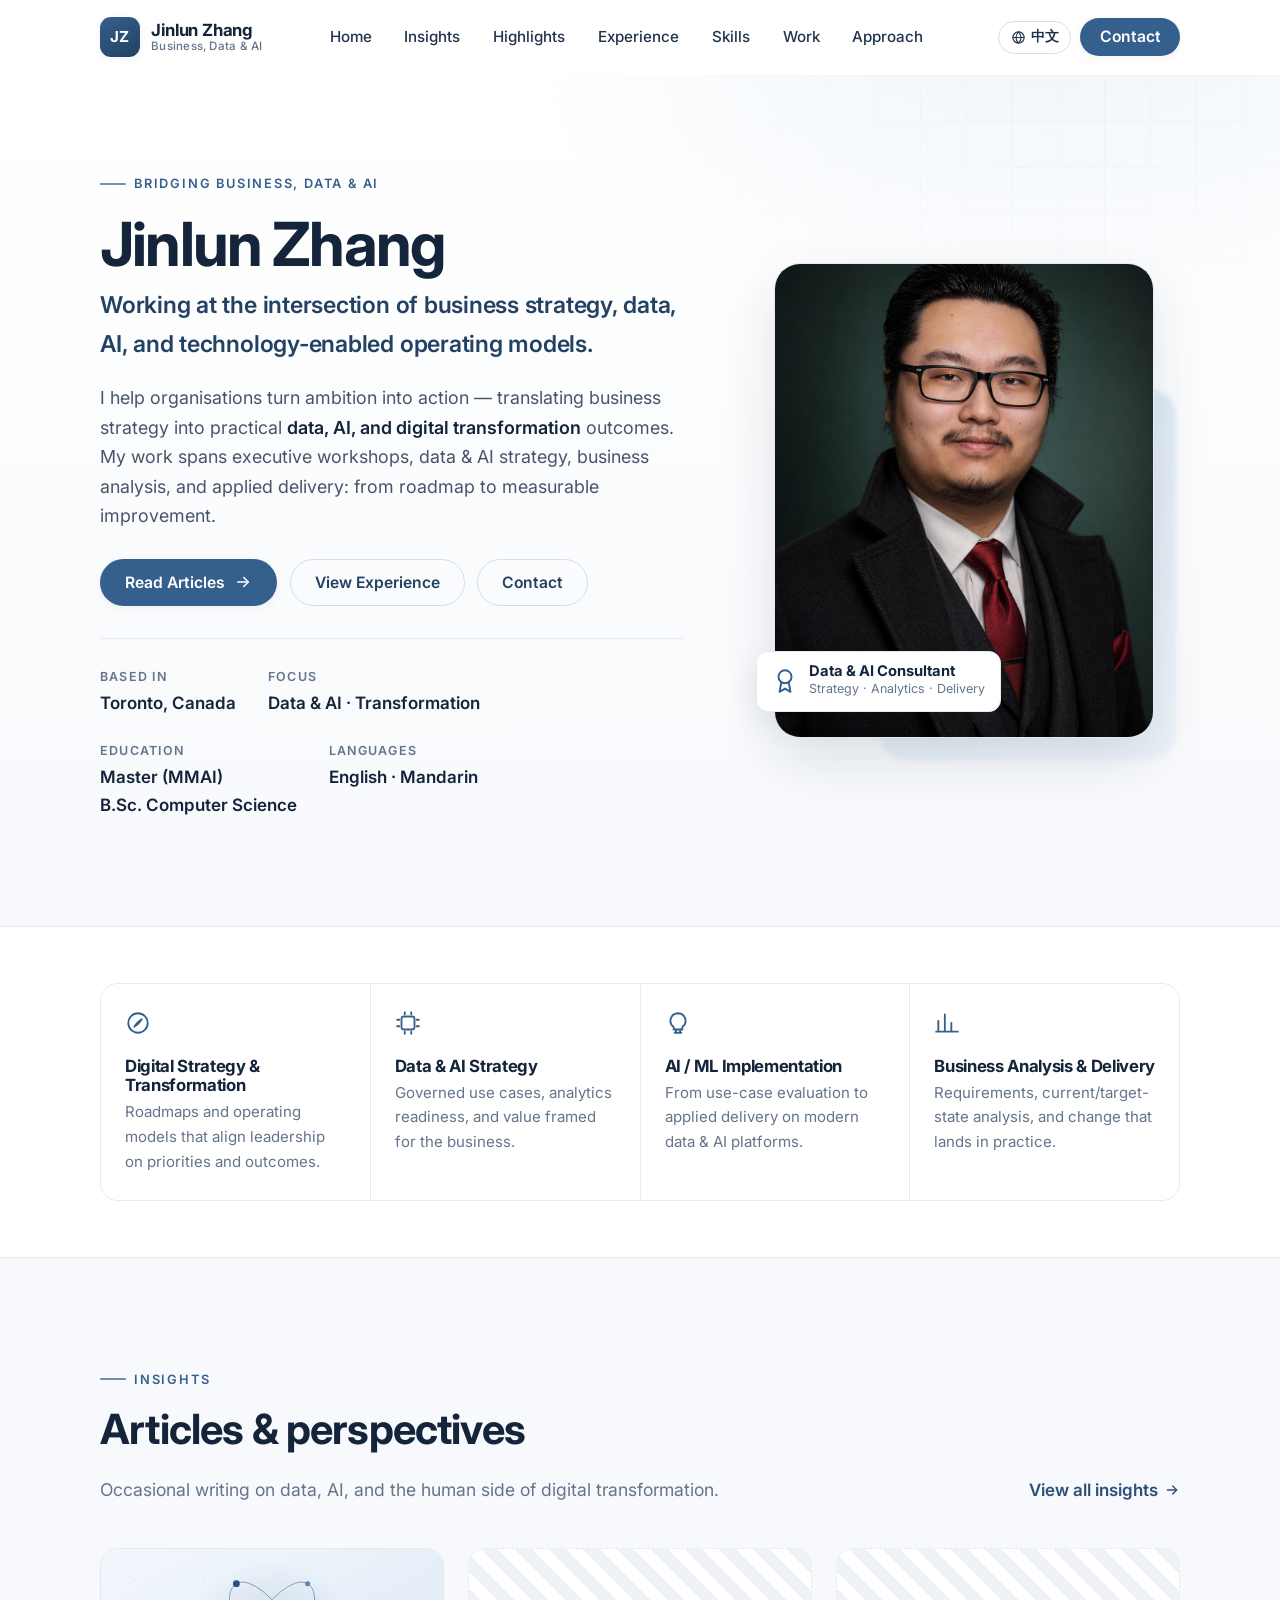
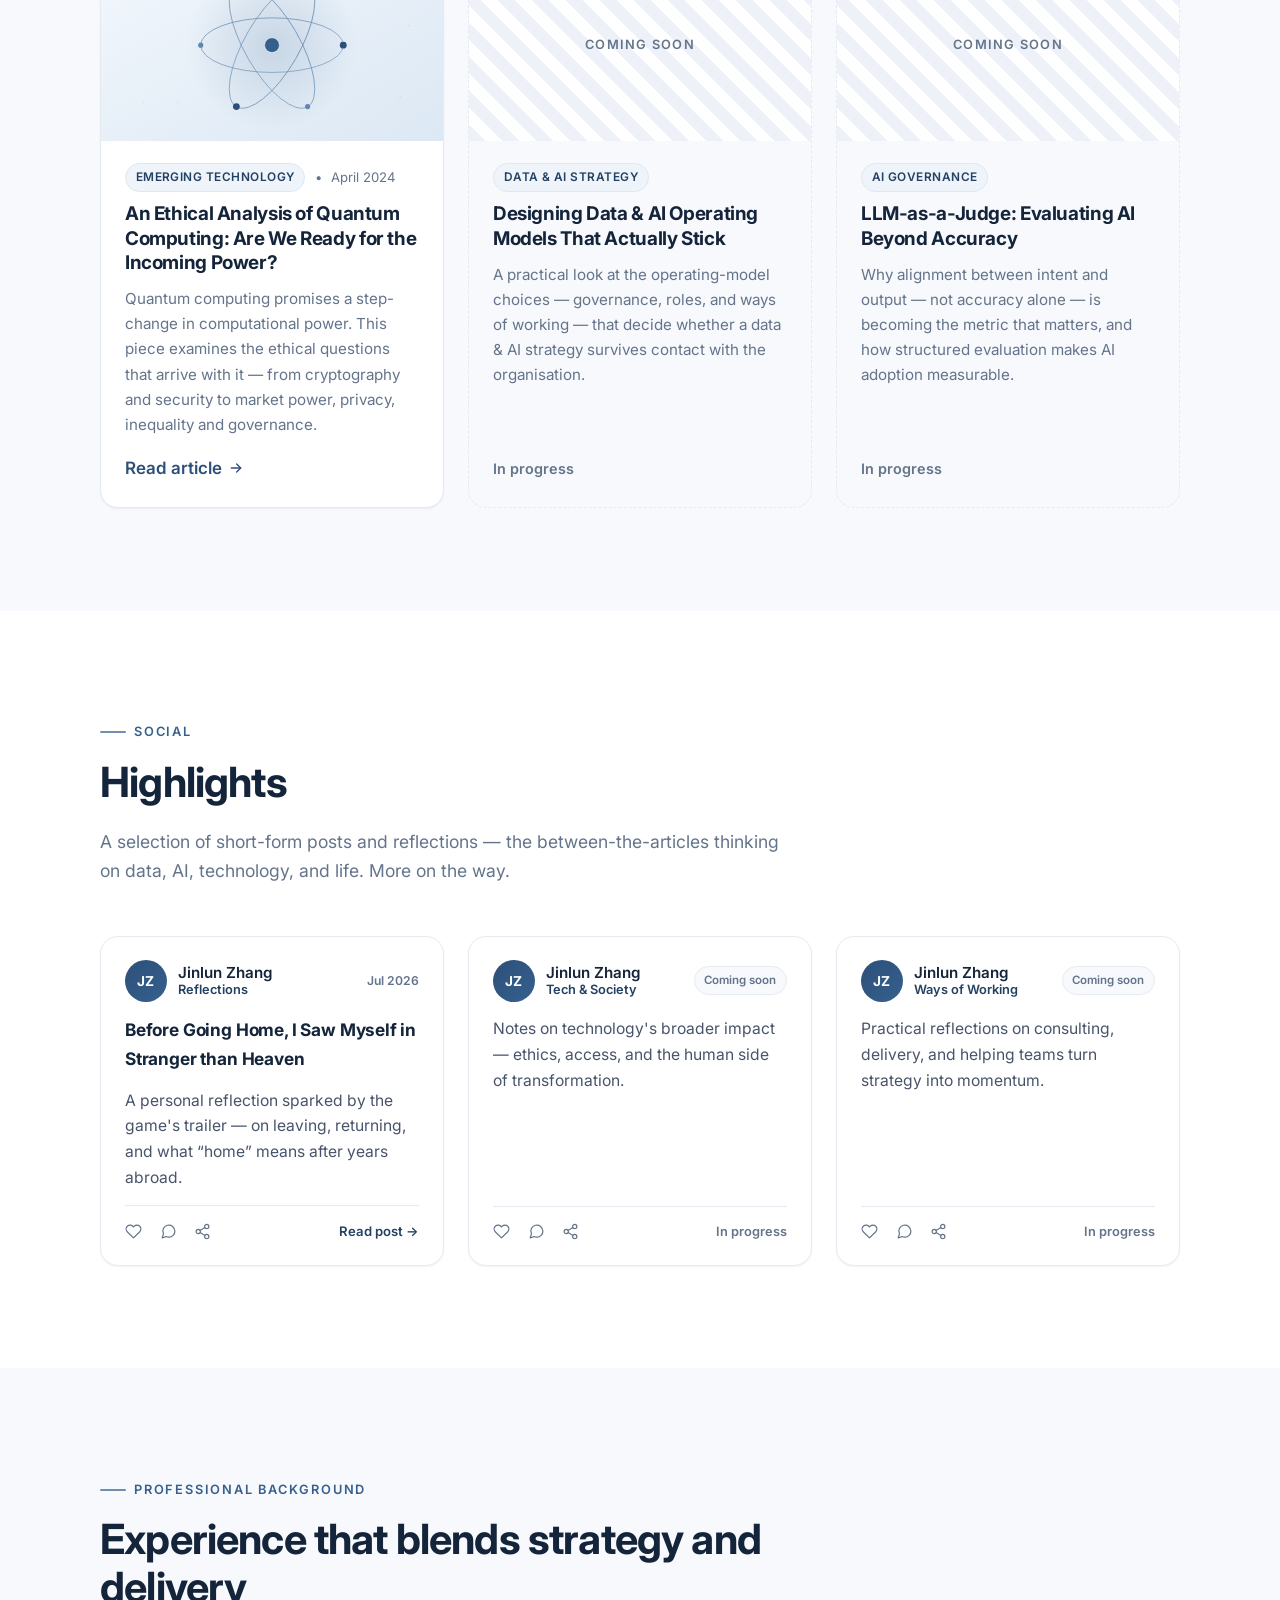
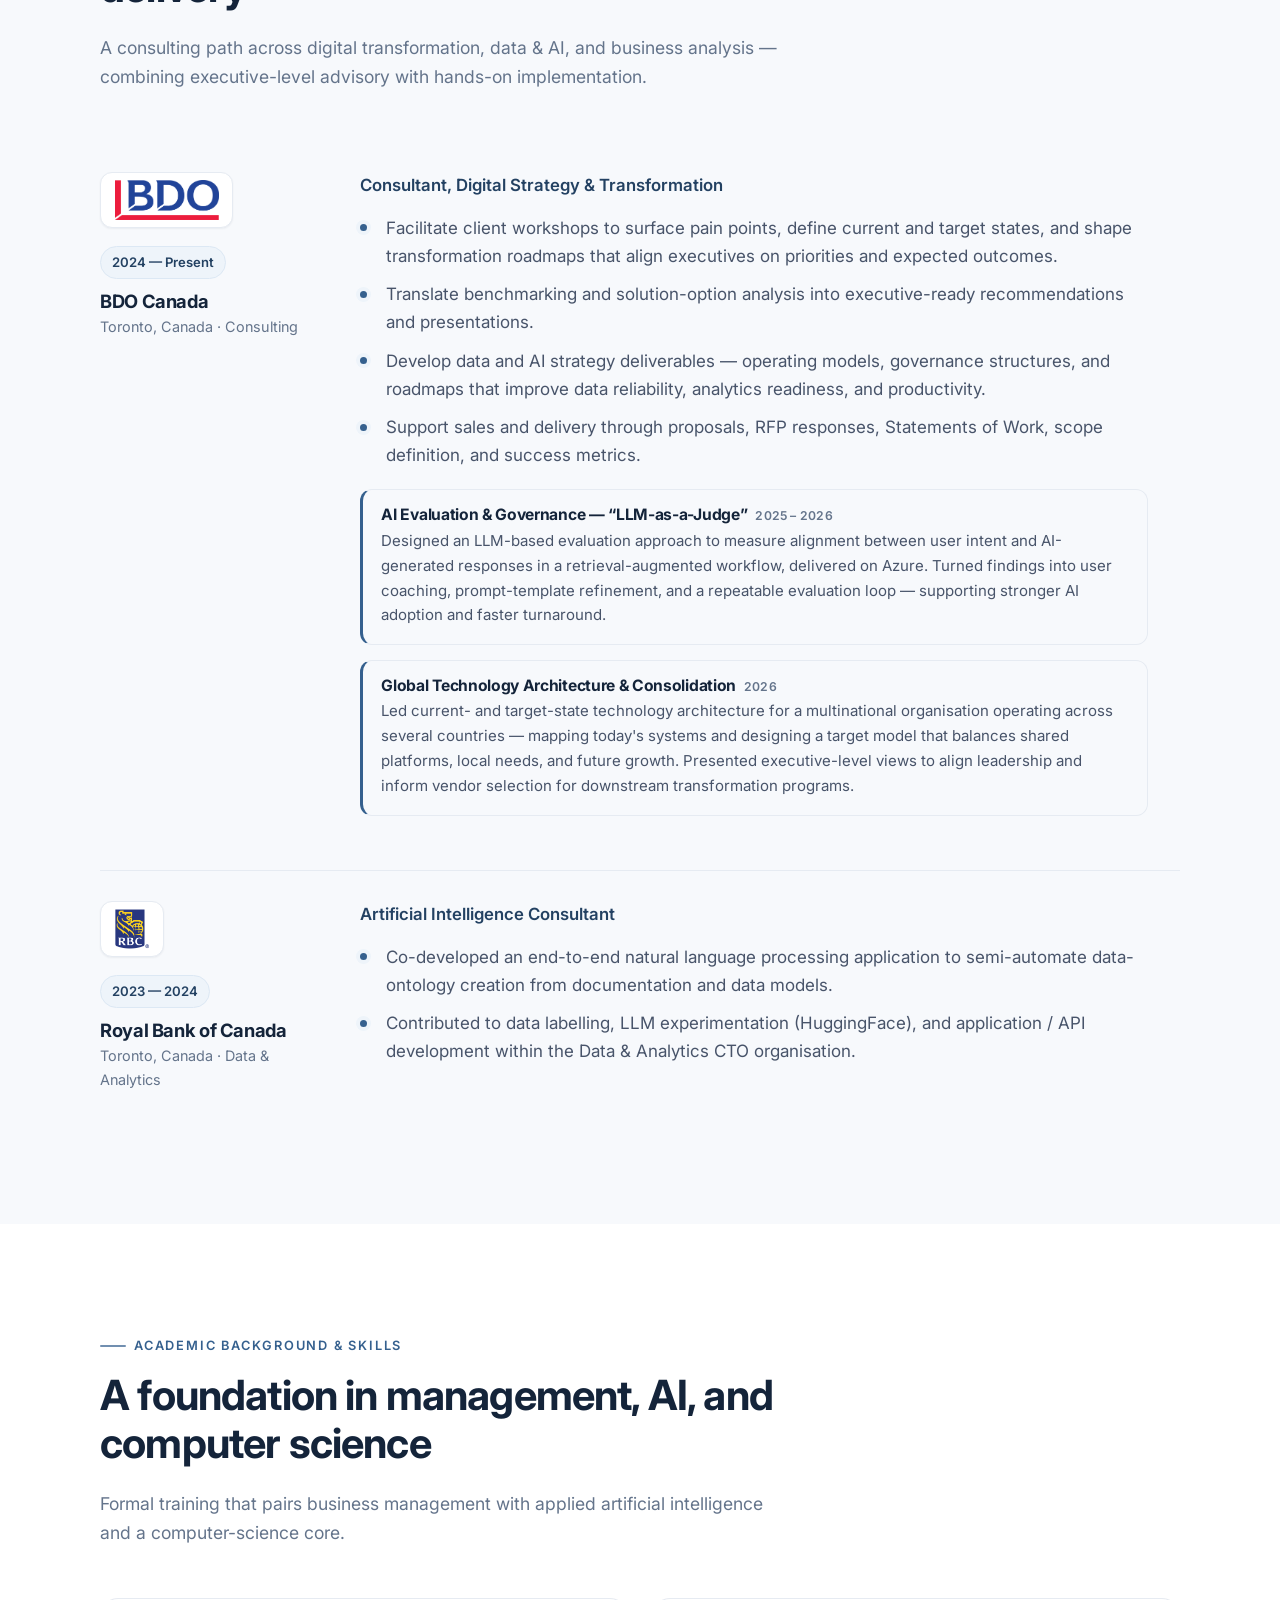
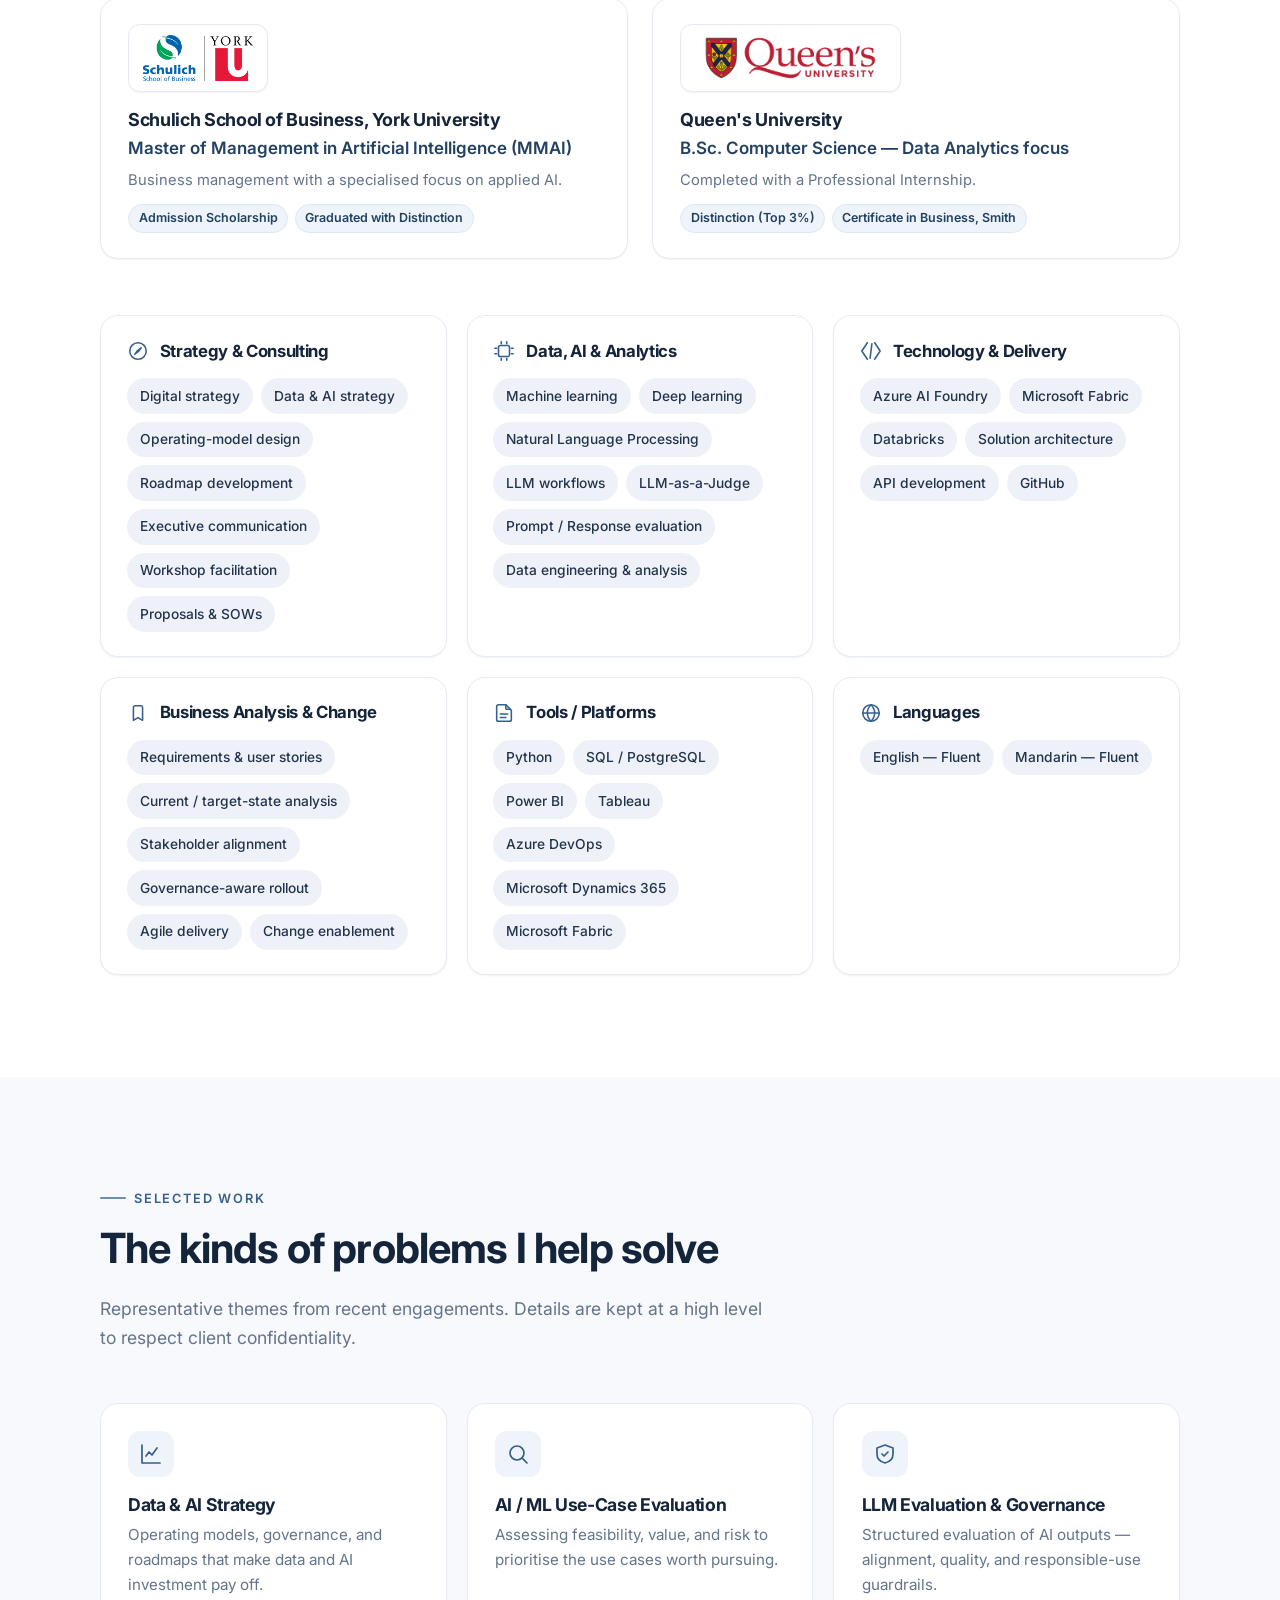
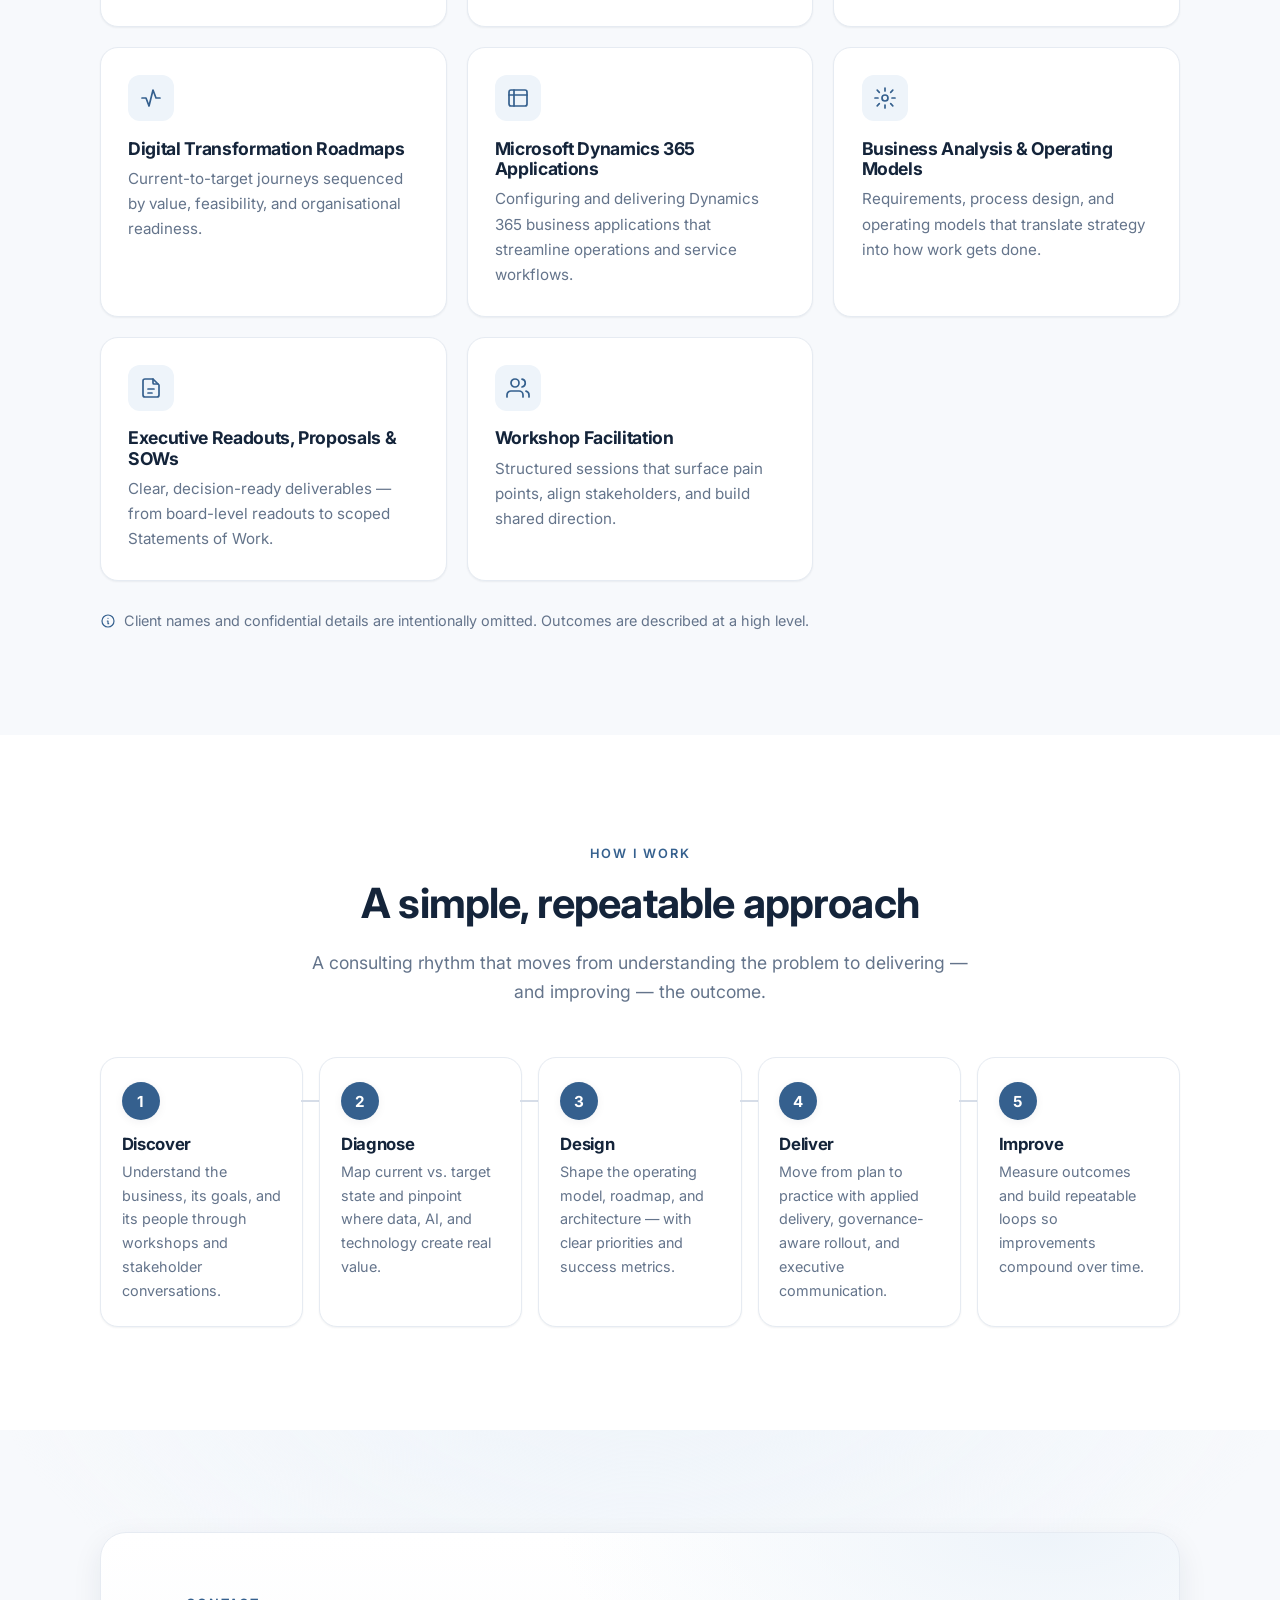
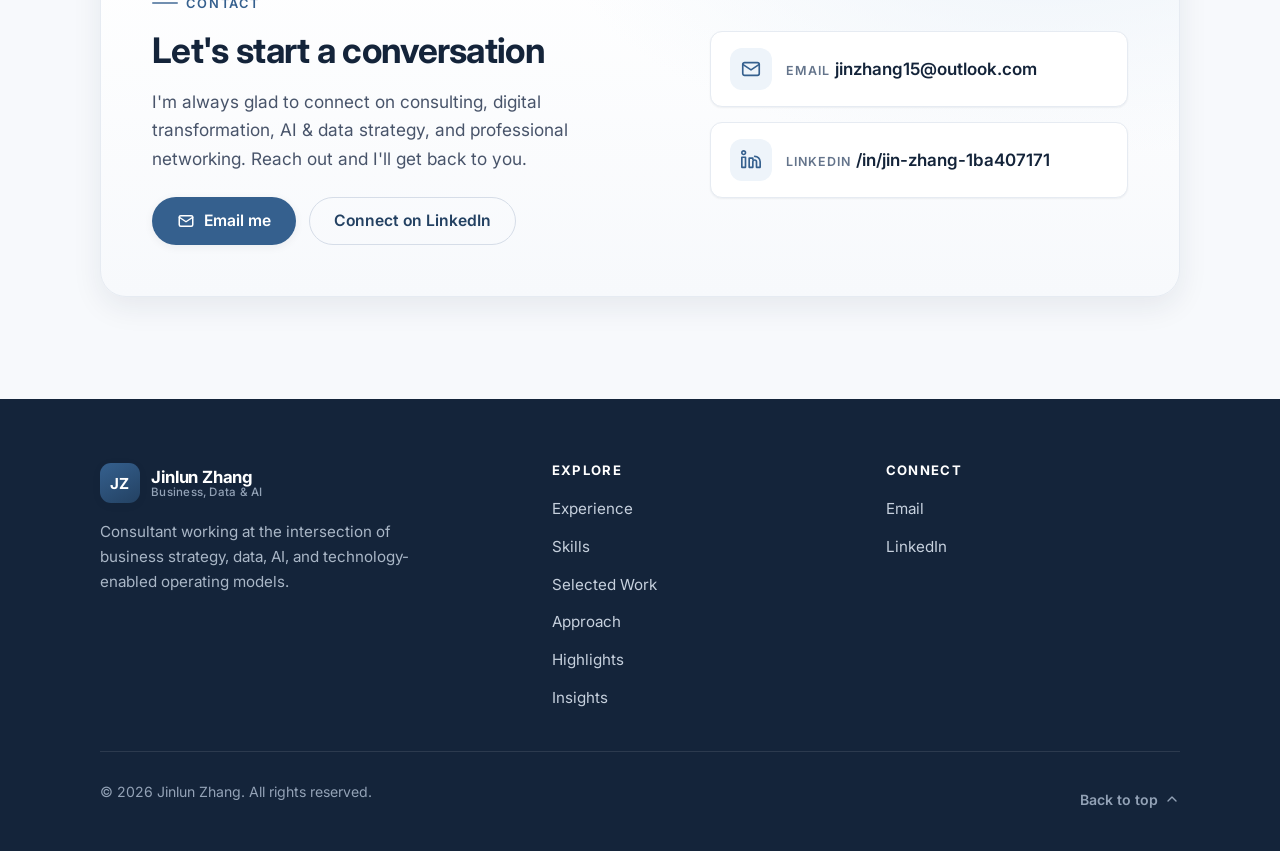
==== commit fb67c6d1: "update with first post" ====
--- a/index.html
+++ b/index.html
@@ -220,30 +220,31 @@
           <p class="eyebrow" data-i18n="social.eyebrow">Social</p>
           <h2 class="section-title" id="highlights-title" data-i18n="social.title">Highlights</h2>
           <p class="section-intro" data-i18n="social.intro">
-            A selection of short-form posts and quick takes — the
-            between-the-articles thinking on data, AI, and technology. This space
-            is a work in progress; posts are on the way.
+            A selection of short-form posts and reflections — the
+            between-the-articles thinking on data, AI, technology, and life.
+            More on the way.
           </p>
         </header>
 
         <div class="social-grid">
-          <article class="social-card reveal">
+          <a class="social-card social-card--post reveal" href="post.html?id=stranger-than-heaven">
             <div class="social-card__top">
               <span class="social-card__avatar" aria-hidden="true">JZ</span>
               <span class="social-card__id">
                 <span class="social-card__name">Jinlun Zhang</span>
-                <span class="social-card__tag" data-i18n="social.1.tag">Data &amp; AI</span>
+                <span class="social-card__tag" data-i18n="social.post1.tag">Reflections</span>
               </span>
-              <span class="social-card__soon" data-i18n="social.soon">Coming soon</span>
-            </div>
-            <p class="social-card__text" data-i18n="social.1.text">Short takes on where data and AI actually create value — and where the hype gets ahead of the work.</p>
+              <span class="social-card__date">Jul 2026</span>
+            </div>
+            <p class="social-card__title" data-i18n="social.post1.title">Before Going Home, I Saw Myself in Stranger than Heaven</p>
+            <p class="social-card__text" data-i18n="social.post1.excerpt">A personal reflection sparked by the game's trailer — on leaving, returning, and what “home” means after years abroad.</p>
             <div class="social-card__foot">
               <svg viewBox="0 0 24 24" fill="none" stroke="currentColor" stroke-width="1.7" stroke-linecap="round" stroke-linejoin="round" aria-hidden="true"><path d="M20.8 4.6a5.5 5.5 0 0 0-7.8 0L12 5.6l-1-1a5.5 5.5 0 1 0-7.8 7.8l1 1L12 21l7.8-7.6 1-1a5.5 5.5 0 0 0 0-7.8Z"/></svg>
               <svg viewBox="0 0 24 24" fill="none" stroke="currentColor" stroke-width="1.7" stroke-linecap="round" stroke-linejoin="round" aria-hidden="true"><path d="M21 11.5a8.4 8.4 0 0 1-8.5 8.5 8.4 8.4 0 0 1-3.8-.9L3 21l1.9-5.7A8.5 8.5 0 1 1 21 11.5Z"/></svg>
               <svg viewBox="0 0 24 24" fill="none" stroke="currentColor" stroke-width="1.7" stroke-linecap="round" stroke-linejoin="round" aria-hidden="true"><circle cx="18" cy="5" r="3"/><circle cx="6" cy="12" r="3"/><circle cx="18" cy="19" r="3"/><path d="m8.6 13.5 6.8 4M15.4 6.5 8.6 10.5"/></svg>
-              <span class="social-card__wip" data-i18n="social.wip">In progress</span>
-            </div>
-          </article>
+              <span class="social-card__readmore" data-i18n="social.readpost">Read post →</span>
+            </div>
+          </a>
 
           <article class="social-card reveal">
             <div class="social-card__top">
--- a/styles.css
+++ b/styles.css
@@ -1298,6 +1298,36 @@
 .social-card__wip {
   margin-left: auto;
   font-size: 0.8rem; font-weight: 600; color: var(--muted);
+}
+
+/* Real (clickable) post card variant */
+.social-card--post { text-decoration: none; color: inherit; cursor: pointer; }
+.social-card__date {
+  flex: none;
+  font-size: 0.76rem; font-weight: 600; color: var(--muted);
+  white-space: nowrap;
+}
+.social-card__title {
+  font-weight: 700; color: var(--ink);
+  font-size: 1.08rem; margin: 0;
+  letter-spacing: -0.01em;
+  transition: color var(--t-fast);
+}
+.social-card--post:hover .social-card__title { color: var(--brand-700); }
+.social-card__readmore {
+  margin-left: auto;
+  font-size: 0.82rem; font-weight: 600; color: var(--brand-700);
+}
+
+/* Images and signature inside the post/article reader */
+.reader__content img {
+  border-radius: var(--r-md);
+  margin: 1.6rem auto;
+  box-shadow: var(--shadow-sm);
+}
+.reader__content .post-sign {
+  margin-top: 1.75rem;
+  color: var(--muted);
 }
 
 /* -----------------------------------------------------------------------------
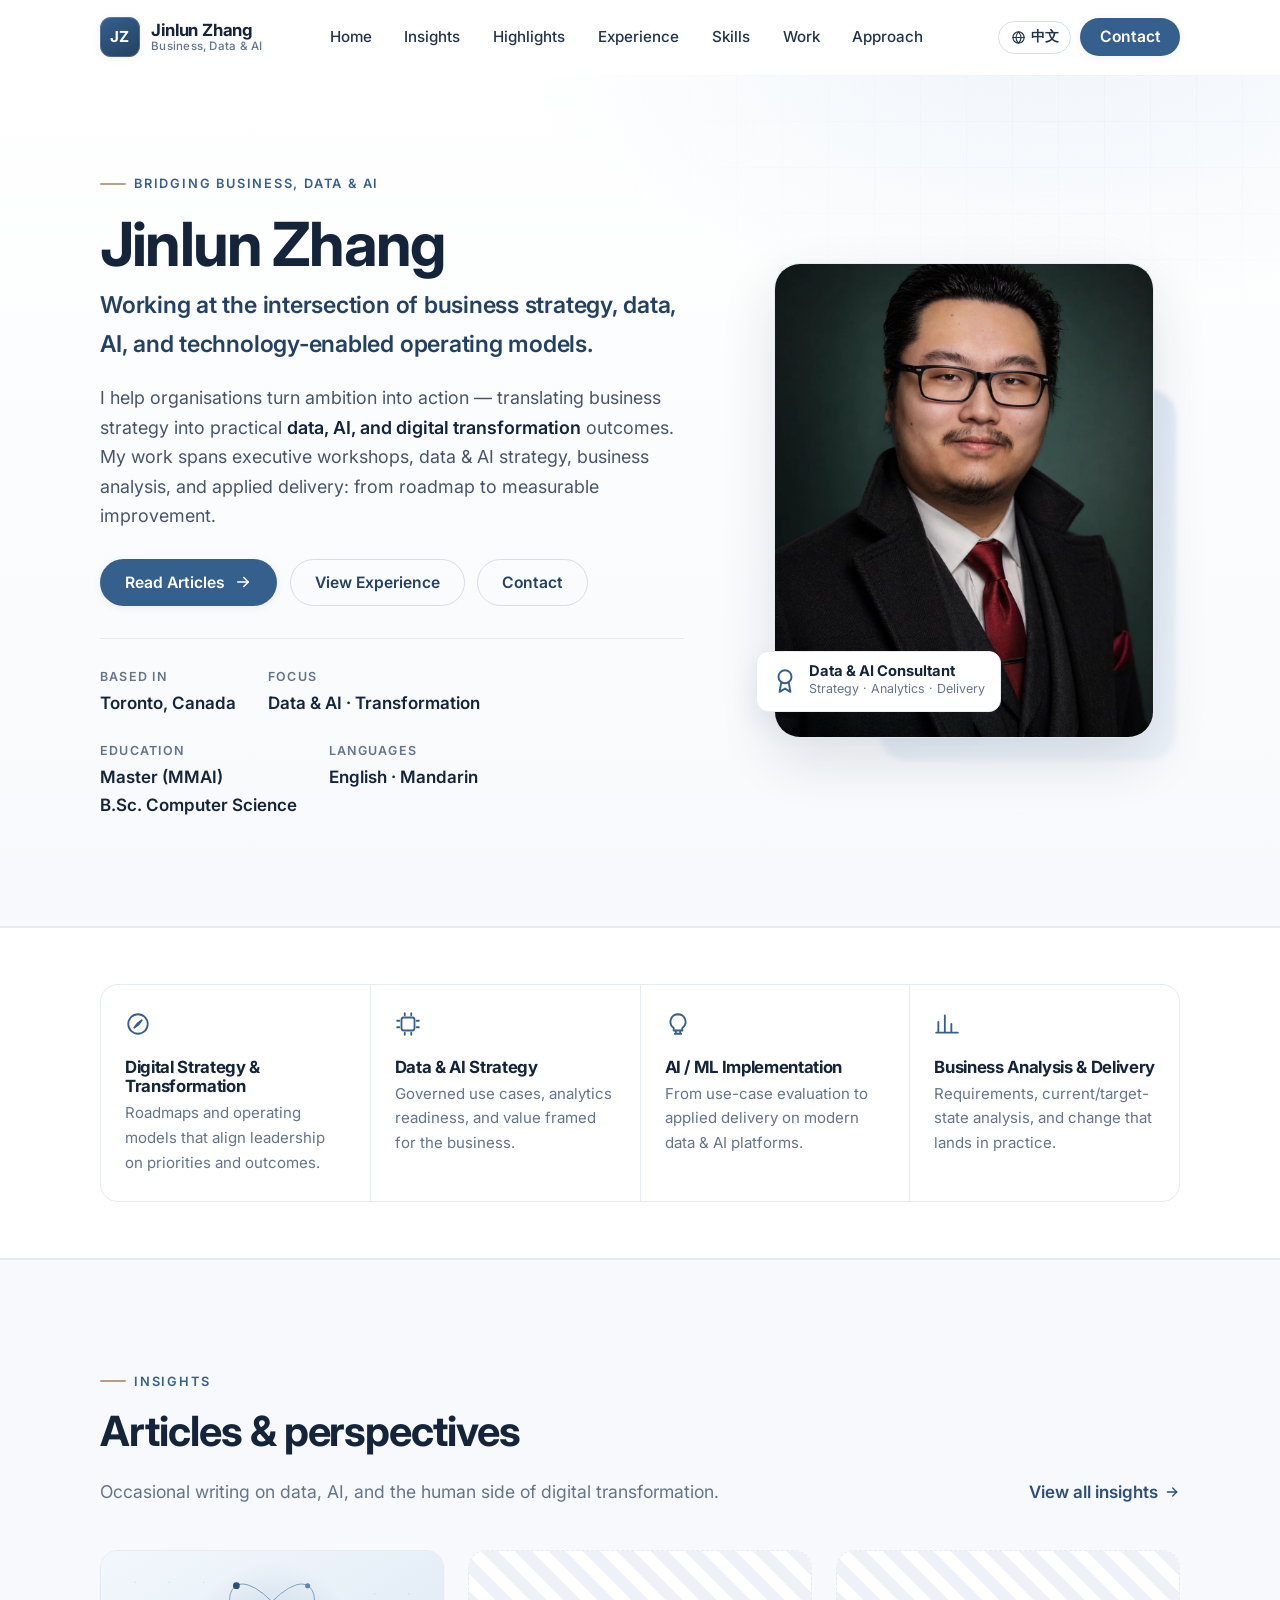
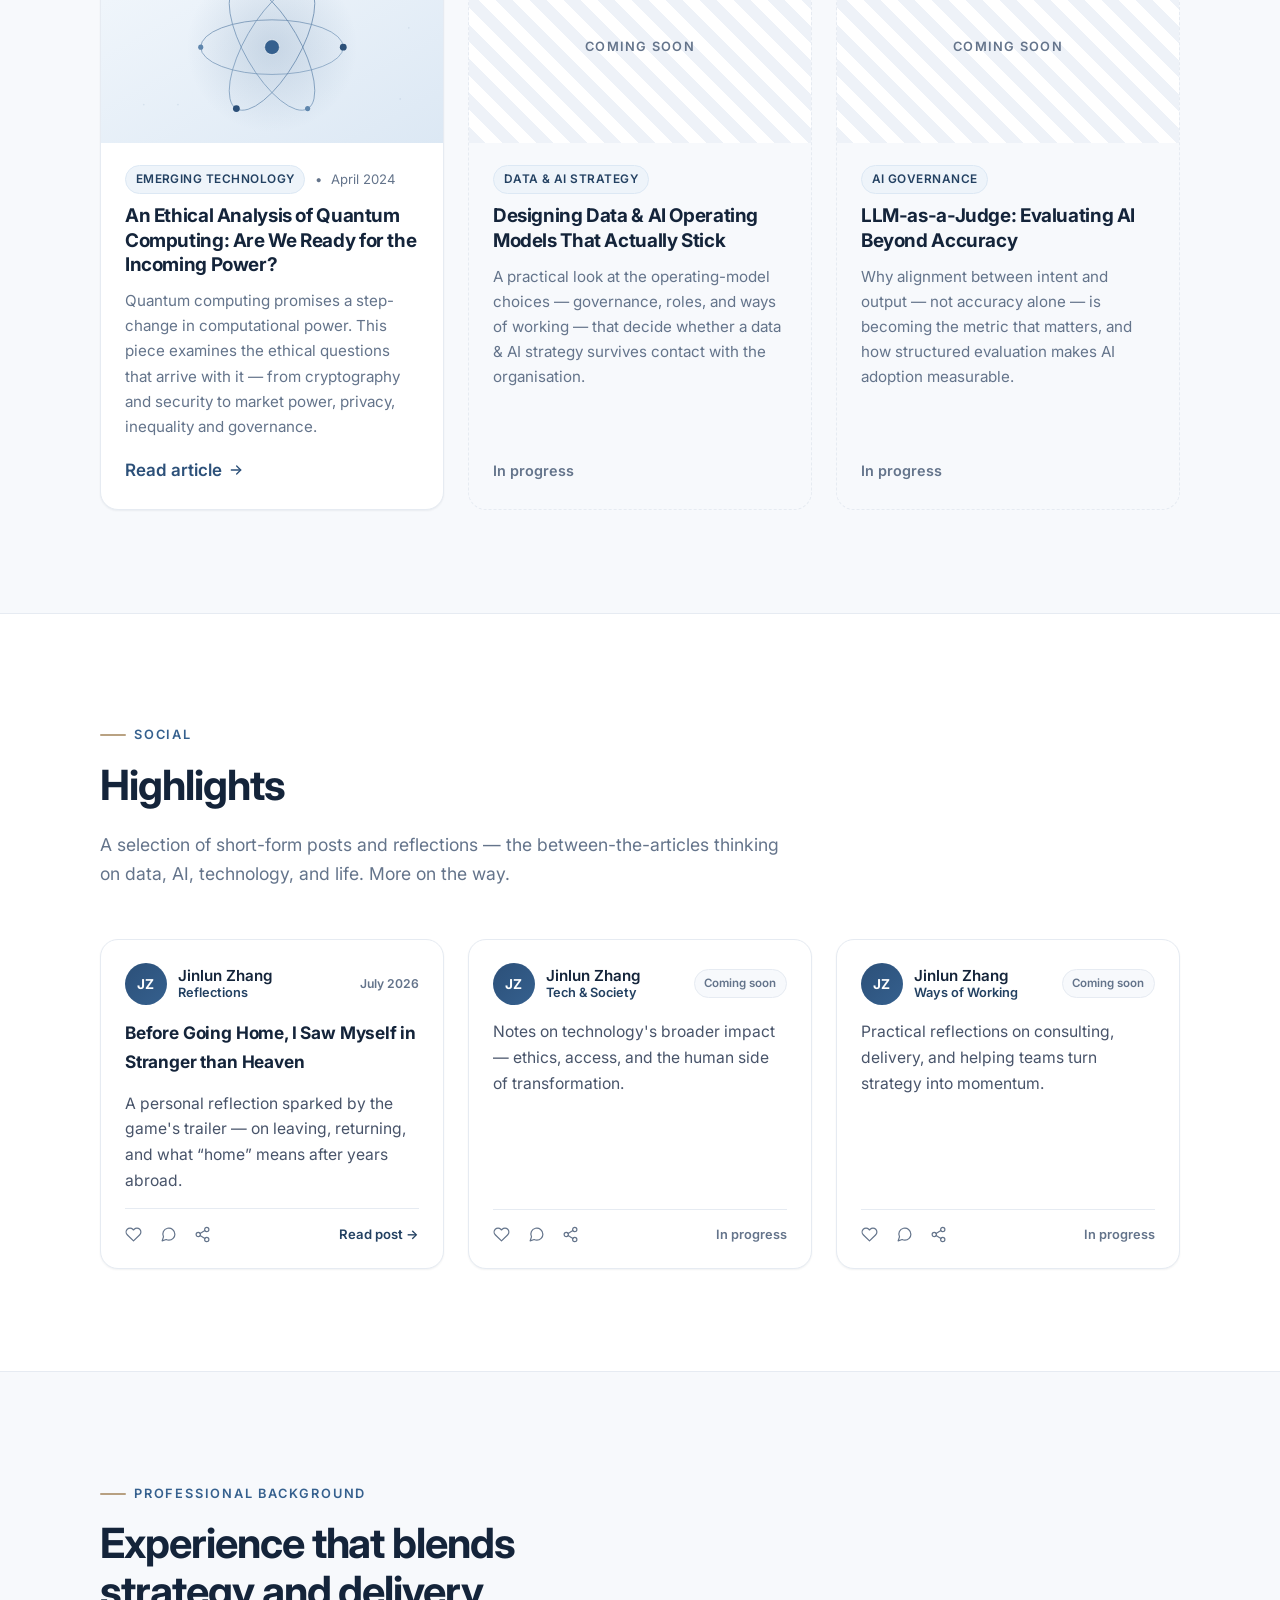
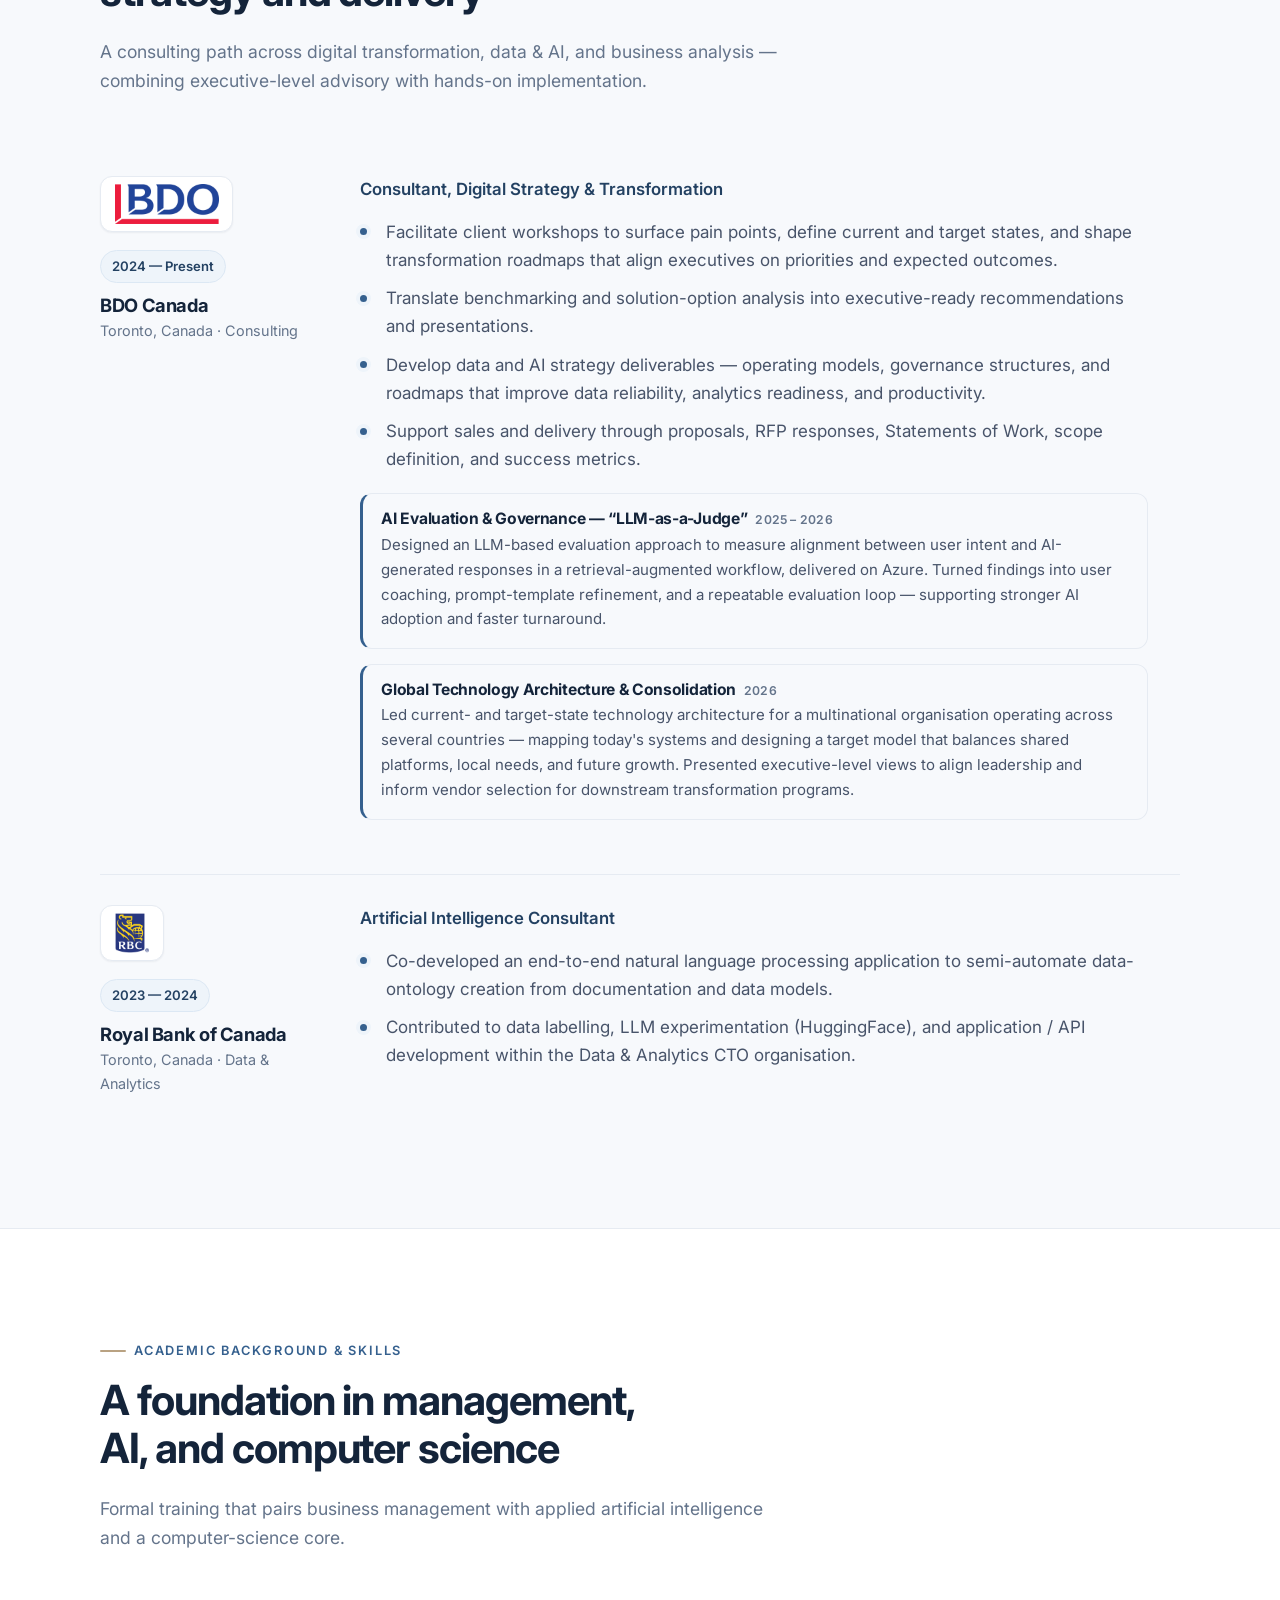
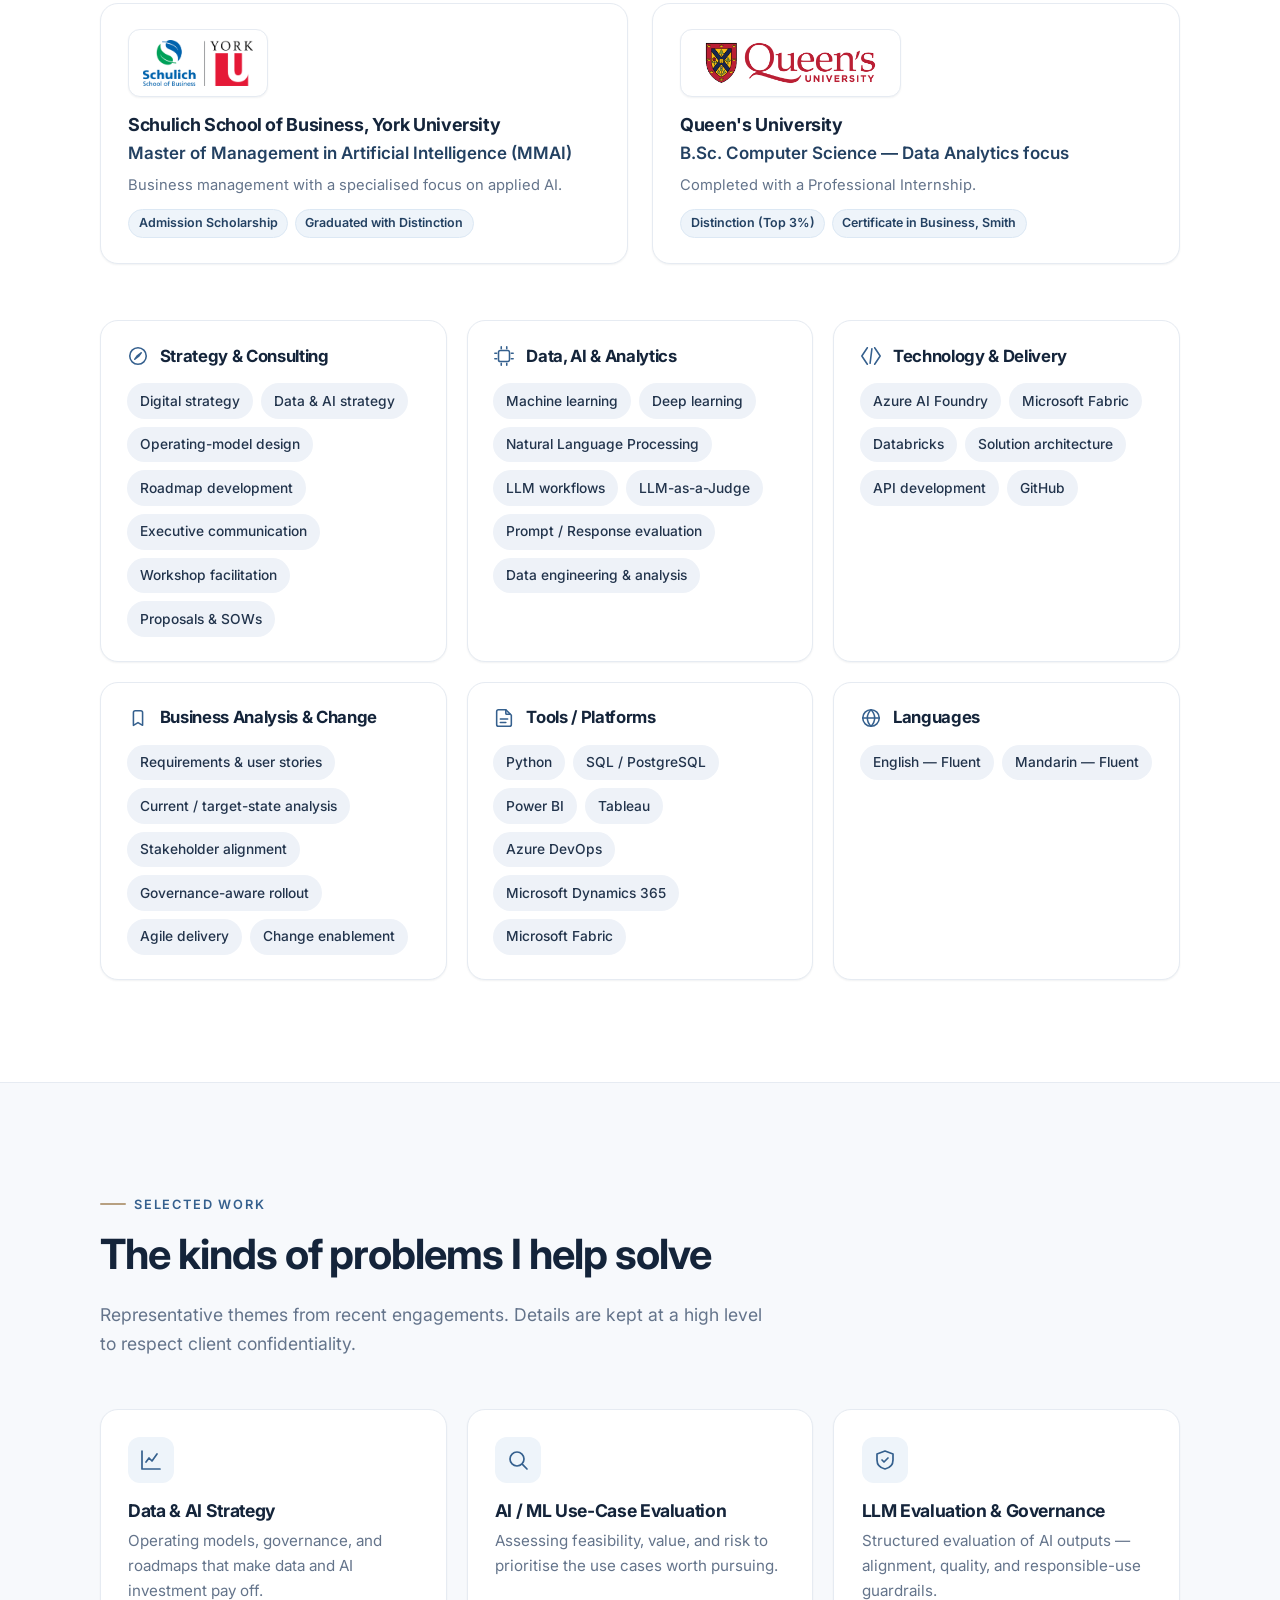
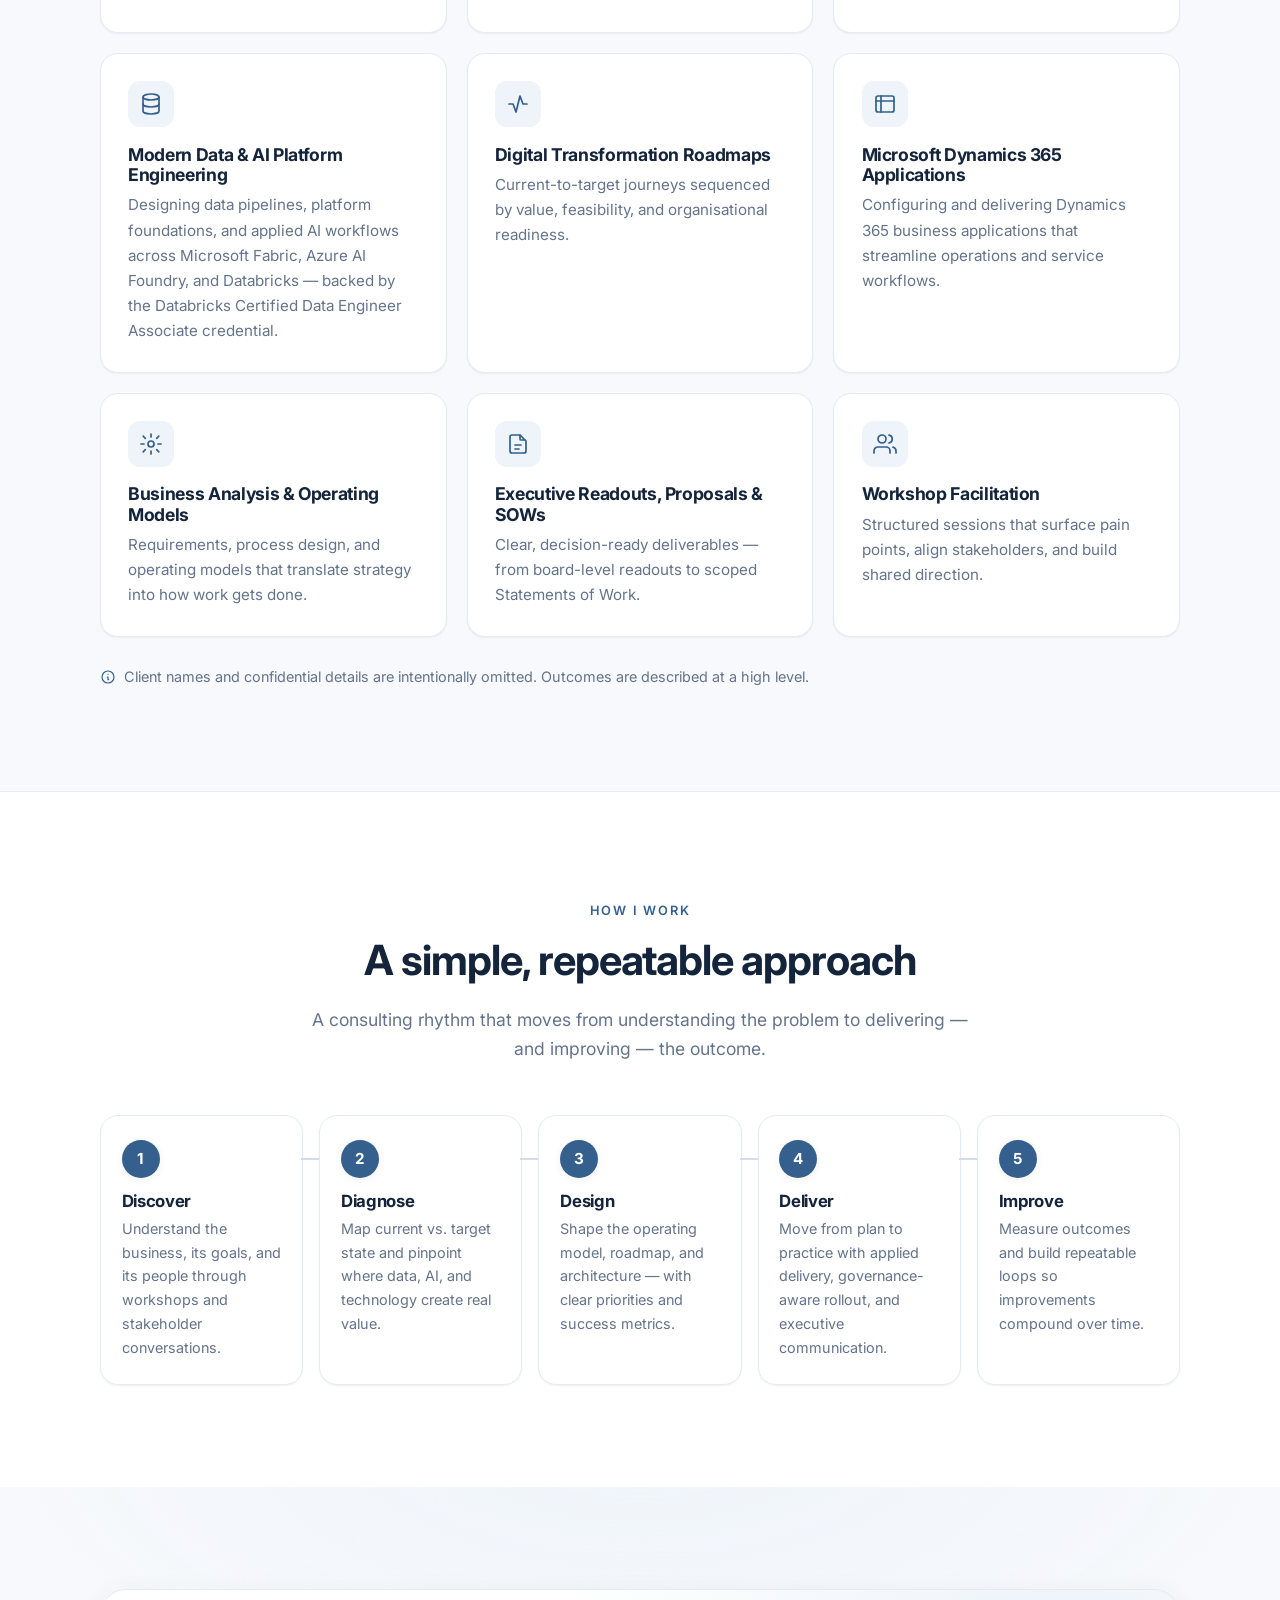
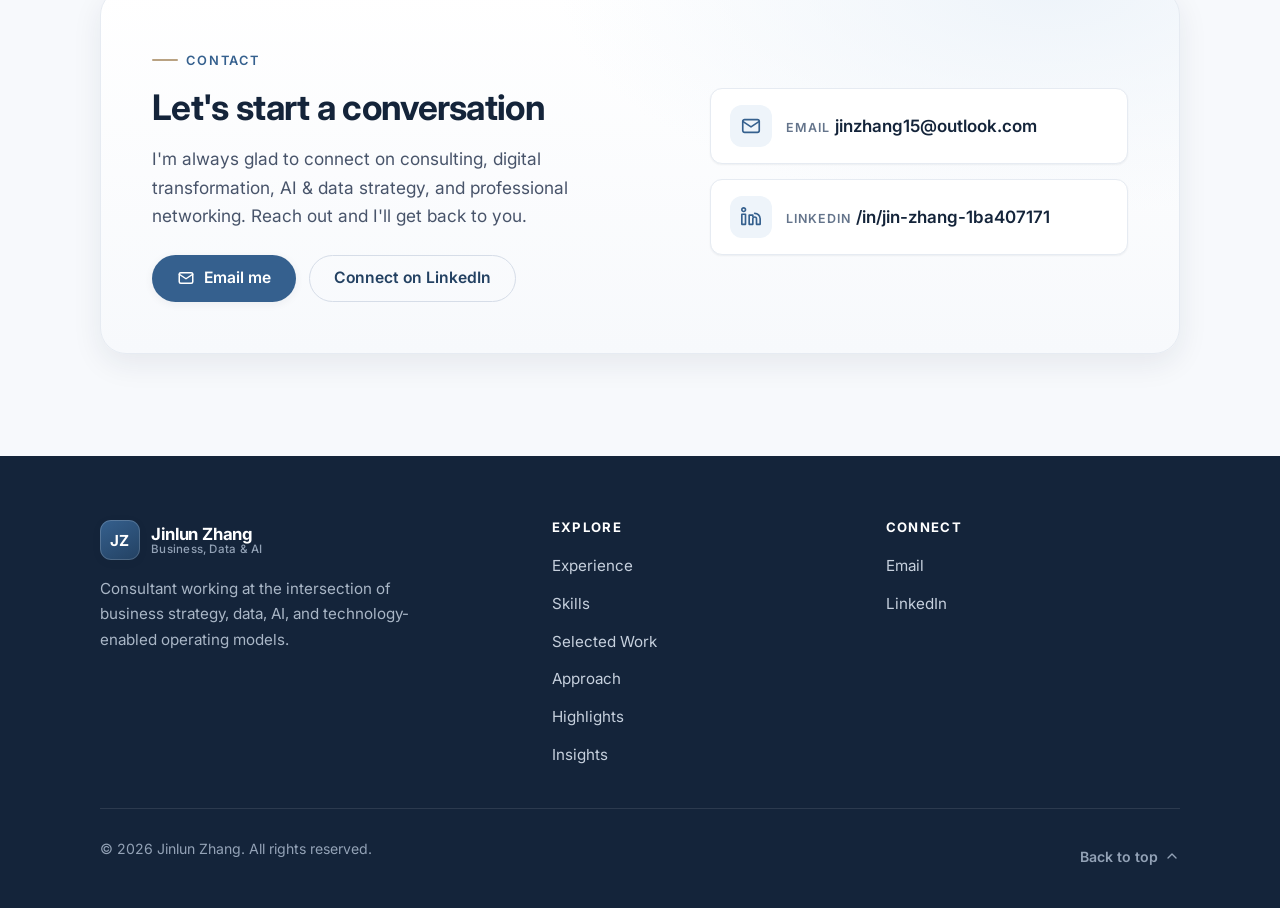
==== commit 7426ea53: "ver1.3: performance optimization, Chinese localization, technical capability card" ====
--- a/index.html
+++ b/index.html
@@ -17,8 +17,8 @@
   <meta property="og:type" content="website" />
   <meta property="og:title" content="Jinlun Zhang — Digital Strategy & Transformation Consultant" />
   <meta property="og:description" content="Business strategy, data, AI, and technology-enabled operating models." />
-  <meta property="og:image" content="assets/img/profile.png" />
-  <!-- <meta property="og:url" content="https://YOUR-USERNAME.github.io/" /> -->
+  <meta property="og:image" content="https://jinl-zhang.github.io/Personal-Website/assets/img/profile-social.jpg" />
+  <meta property="og:url" content="https://jinl-zhang.github.io/Personal-Website/" />
 
   <!-- ===================== ICONS ===================== -->
   <link rel="icon" href="assets/favicon.svg" type="image/svg+xml" />
@@ -26,7 +26,7 @@
   <!-- ===================== FONTS ===================== -->
   <link rel="preconnect" href="https://fonts.googleapis.com" />
   <link rel="preconnect" href="https://fonts.gstatic.com" crossorigin />
-  <link href="https://fonts.googleapis.com/css2?family=Inter:wght@400;500;600;700;800&family=Source+Serif+4:opsz,wght@8..60,400;8..60,500;8..60,600&display=swap"
+  <link href="https://fonts.googleapis.com/css2?family=Inter:wght@400;500;600;700&display=swap"
         rel="stylesheet" />
 
   <!-- ===================== STYLES ===================== -->
@@ -127,9 +127,10 @@
 
           <!-- Profile photo. Replace assets/img/profile.png to update. -->
           <figure class="hero__figure reveal">
-            <img class="hero__portrait"
-                 src="assets/img/profile.png"
-                 alt="Portrait of Jinlun Zhang" width="380" height="475" />
+              <img class="hero__portrait"
+                src="assets/img/profile.webp"
+                alt="Portrait of Jinlun Zhang" width="380" height="475"
+                decoding="async" fetchpriority="high" />
             <figcaption class="hero__badge">
               <svg viewBox="0 0 24 24" fill="none" stroke="currentColor" stroke-width="1.8" stroke-linecap="round" stroke-linejoin="round" aria-hidden="true"><circle cx="12" cy="8" r="6"/><path d="M8.5 13.5 7 22l5-3 5 3-1.5-8.5"/></svg>
               <span>
@@ -234,7 +235,7 @@
                 <span class="social-card__name">Jinlun Zhang</span>
                 <span class="social-card__tag" data-i18n="social.post1.tag">Reflections</span>
               </span>
-              <span class="social-card__date">Jul 2026</span>
+              <span class="social-card__date" data-i18n-date="2026-07-01">July 2026</span>
             </div>
             <p class="social-card__title" data-i18n="social.post1.title">Before Going Home, I Saw Myself in Stranger than Heaven</p>
             <p class="social-card__text" data-i18n="social.post1.excerpt">A personal reflection sparked by the game's trailer — on leaving, returning, and what “home” means after years abroad.</p>
@@ -305,7 +306,7 @@
           <article class="xp reveal">
             <div class="xp__aside">
               <!-- Company logo: assets/img/logo-bdo.png -->
-              <span class="org-logo"><img src="assets/img/logo-bdo.png" alt="BDO Canada logo" /></span>
+              <span class="org-logo"><img src="assets/img/logo-bdo.png" alt="BDO Canada logo" loading="lazy" decoding="async" /></span>
               <span class="xp__period" data-i18n="exp.bdo.period">2024 — Present</span>
               <h3 class="xp__company" data-i18n="exp.bdo.company">BDO Canada</h3>
               <p class="xp__location" data-i18n="exp.bdo.location">Toronto, Canada · Consulting</p>
@@ -338,7 +339,7 @@
           <article class="xp reveal">
             <div class="xp__aside">
               <!-- Company logo: assets/img/logo-rbc.png -->
-              <span class="org-logo"><img src="assets/img/logo-rbc.png" alt="Royal Bank of Canada logo" /></span>
+              <span class="org-logo"><img src="assets/img/logo-rbc.png" alt="Royal Bank of Canada logo" loading="lazy" decoding="async" /></span>
               <span class="xp__period" data-i18n="exp.rbc.period">2023 — 2024</span>
               <h3 class="xp__company" data-i18n="exp.rbc.company">Royal Bank of Canada</h3>
               <p class="xp__location" data-i18n="exp.rbc.location">Toronto, Canada · Data &amp; Analytics</p>
@@ -373,7 +374,7 @@
         <div class="edu-grid">
           <article class="edu-card reveal">
             <!-- School logo: assets/img/logo-schulich.png -->
-            <span class="org-logo"><img src="assets/img/logo-schulich.png" alt="Schulich School of Business, York University logo" /></span>
+            <span class="org-logo"><img src="assets/img/logo-schulich.png" alt="Schulich School of Business, York University logo" loading="lazy" decoding="async" /></span>
             <div>
               <h3 class="edu-card__school" data-i18n="edu.schulich.school">Schulich School of Business, York University</h3>
               <p class="edu-card__degree" data-i18n="edu.schulich.degree">Master of Management in Artificial Intelligence (MMAI)</p>
@@ -387,7 +388,7 @@
 
           <article class="edu-card reveal">
             <!-- School logo: assets/img/logo-queens.png -->
-            <span class="org-logo"><img src="assets/img/logo-queens.png" alt="Queen's University logo" /></span>
+            <span class="org-logo"><img src="assets/img/logo-queens.png" alt="Queen's University logo" loading="lazy" decoding="async" /></span>
             <div>
               <h3 class="edu-card__school" data-i18n="edu.queens.school">Queen's University</h3>
               <p class="edu-card__degree" data-i18n="edu.queens.degree">B.Sc. Computer Science — Data Analytics focus</p>
@@ -523,6 +524,11 @@
             <div class="theme-card__icon" aria-hidden="true"><svg viewBox="0 0 24 24" fill="none" stroke="currentColor" stroke-width="1.7" stroke-linecap="round" stroke-linejoin="round"><path d="M12 3 4 6v6c0 4.5 3.2 7.9 8 9 4.8-1.1 8-4.5 8-9V6l-8-3Z"/><path d="m9 12 2 2 4-4"/></svg></div>
             <h3 data-i18n="work.3.h">LLM Evaluation &amp; Governance</h3>
             <p data-i18n="work.3.p">Structured evaluation of AI outputs — alignment, quality, and responsible-use guardrails.</p>
+          </article>
+          <article class="theme-card reveal">
+            <div class="theme-card__icon" aria-hidden="true"><svg viewBox="0 0 24 24" fill="none" stroke="currentColor" stroke-width="1.7" stroke-linecap="round" stroke-linejoin="round"><ellipse cx="12" cy="5" rx="8" ry="3"/><path d="M4 5v7c0 1.7 3.6 3 8 3s8-1.3 8-3V5"/><path d="M4 12v7c0 1.7 3.6 3 8 3s8-1.3 8-3v-7"/></svg></div>
+            <h3 data-i18n="work.9.h">Modern Data &amp; AI Platform Engineering</h3>
+            <p data-i18n="work.9.p">Designing data pipelines, platform foundations, and applied AI workflows across Microsoft Fabric, Azure AI Foundry, and Databricks — backed by the Databricks Certified Data Engineer Associate credential.</p>
           </article>
           <article class="theme-card reveal">
             <div class="theme-card__icon" aria-hidden="true"><svg viewBox="0 0 24 24" fill="none" stroke="currentColor" stroke-width="1.7" stroke-linecap="round" stroke-linejoin="round"><path d="M3 12h4l3 8 4-16 3 8h4"/></svg></div>
--- a/styles.css
+++ b/styles.css
@@ -54,6 +54,9 @@
   --brand-050: #eef4fa;
   --brand-100: #dce8f4;
 
+  /* Warm metal accent — used sparingly for a restrained premium note */
+  --accent: #9b7a4d;
+
   /* Focus */
   --focus: #2b6cb0;
 
@@ -176,7 +179,10 @@
   padding-block: var(--space-section);
 }
 
-.section--soft { background: var(--bg-soft); }
+.section--soft {
+  background: var(--bg-soft);
+  border-block: 1px solid var(--line);
+}
 .section--contact {
   background:
     radial-gradient(900px 440px at 50% -12%, var(--brand-050), rgba(238,244,250,0) 72%),
@@ -205,7 +211,7 @@
   content: "";
   width: 26px;
   height: 2px;
-  background: var(--brand);
+  background: var(--accent);
   border-radius: 2px;
   opacity: 0.7;
 }
@@ -222,6 +228,8 @@
 
 .section-title {
   font-size: clamp(1.85rem, 3.6vw, 2.6rem);
+  letter-spacing: -0.025em;
+  text-wrap: balance;
 }
 
 .section-intro {
@@ -281,14 +289,6 @@
   color: var(--brand-700);
 }
 
-.btn--light {
-  --btn-bg: #fff;
-  --btn-fg: var(--brand-700);
-  border-color: var(--line);
-  box-shadow: var(--shadow-sm);
-}
-.btn--light:hover { background: #fff; color: var(--brand-700); }
-
 .btn__icon { width: 18px; height: 18px; flex: none; }
 
 /* Simple inline text link with arrow */
@@ -316,6 +316,7 @@
   transition: border-color var(--t), box-shadow var(--t), background var(--t);
 }
 .site-header.scrolled {
+  background: rgba(255, 255, 255, 0.94);
   border-bottom-color: var(--line);
   box-shadow: var(--shadow-sm);
 }
@@ -349,6 +350,8 @@
   font-weight: 700;
   letter-spacing: 0.02em;
   box-shadow: var(--shadow-sm);
+  outline: 1px solid rgba(255, 255, 255, 0.18);
+  outline-offset: -1px;
 }
 .brand__name { font-size: 1.05rem; line-height: 1.1; }
 .brand__role {
@@ -441,6 +444,7 @@
   background:
     radial-gradient(900px 500px at 82% -8%, var(--brand-050) 0%, rgba(238, 244, 250, 0) 60%),
     linear-gradient(180deg, #fff 0%, var(--bg-soft) 100%);
+  border-bottom: 1px solid var(--line);
 }
 /* faint decorative grid */
 .hero::before {
@@ -453,7 +457,7 @@
   background-size: 46px 46px;
   -webkit-mask-image: radial-gradient(680px 420px at 85% 0%, #000 0%, transparent 72%);
   mask-image: radial-gradient(680px 420px at 85% 0%, #000 0%, transparent 72%);
-  opacity: 0.5;
+  opacity: 0.36;
   pointer-events: none;
 }
 
@@ -471,6 +475,7 @@
   font-size: clamp(2.4rem, 5.4vw, 3.8rem);
   letter-spacing: -0.03em;
   margin-bottom: 0.4rem;
+  text-wrap: balance;
 }
 .hero__headline {
   font-size: clamp(1.15rem, 2.2vw, 1.45rem);
@@ -934,7 +939,9 @@
   width: 100%;
   height: 100%;
   object-fit: cover;
-}
+  transition: transform 500ms ease;
+}
+.article-card:hover .article-card__media img { transform: scale(1.025); }
 .article-card__body {
   display: flex;
   flex-direction: column;
@@ -1159,7 +1166,7 @@
 }
 .contact-method__icon svg { width: 22px; height: 22px; }
 .contact-method__label { font-size: 0.78rem; color: var(--muted); text-transform: uppercase; letter-spacing: 0.08em; font-weight: 600; }
-.contact-method__value { font-weight: 600; color: var(--ink); word-break: break-word; }
+.contact-method__value { font-weight: 600; color: var(--ink); overflow-wrap: break-word; }
 
 /* -----------------------------------------------------------------------------
    16. Footer
@@ -1261,7 +1268,7 @@
   box-shadow: var(--shadow-xs);
   transition: transform var(--t), box-shadow var(--t), border-color var(--t);
 }
-.social-card:hover {
+.social-card--post:hover {
   transform: translateY(-3px);
   box-shadow: var(--shadow-md);
   border-color: var(--brand-100);
@@ -1321,6 +1328,9 @@
 
 /* Images and signature inside the post/article reader */
 .reader__content img {
+  width: auto;
+  max-width: 100%;
+  height: auto;
   border-radius: var(--r-md);
   margin: 1.6rem auto;
   box-shadow: var(--shadow-sm);
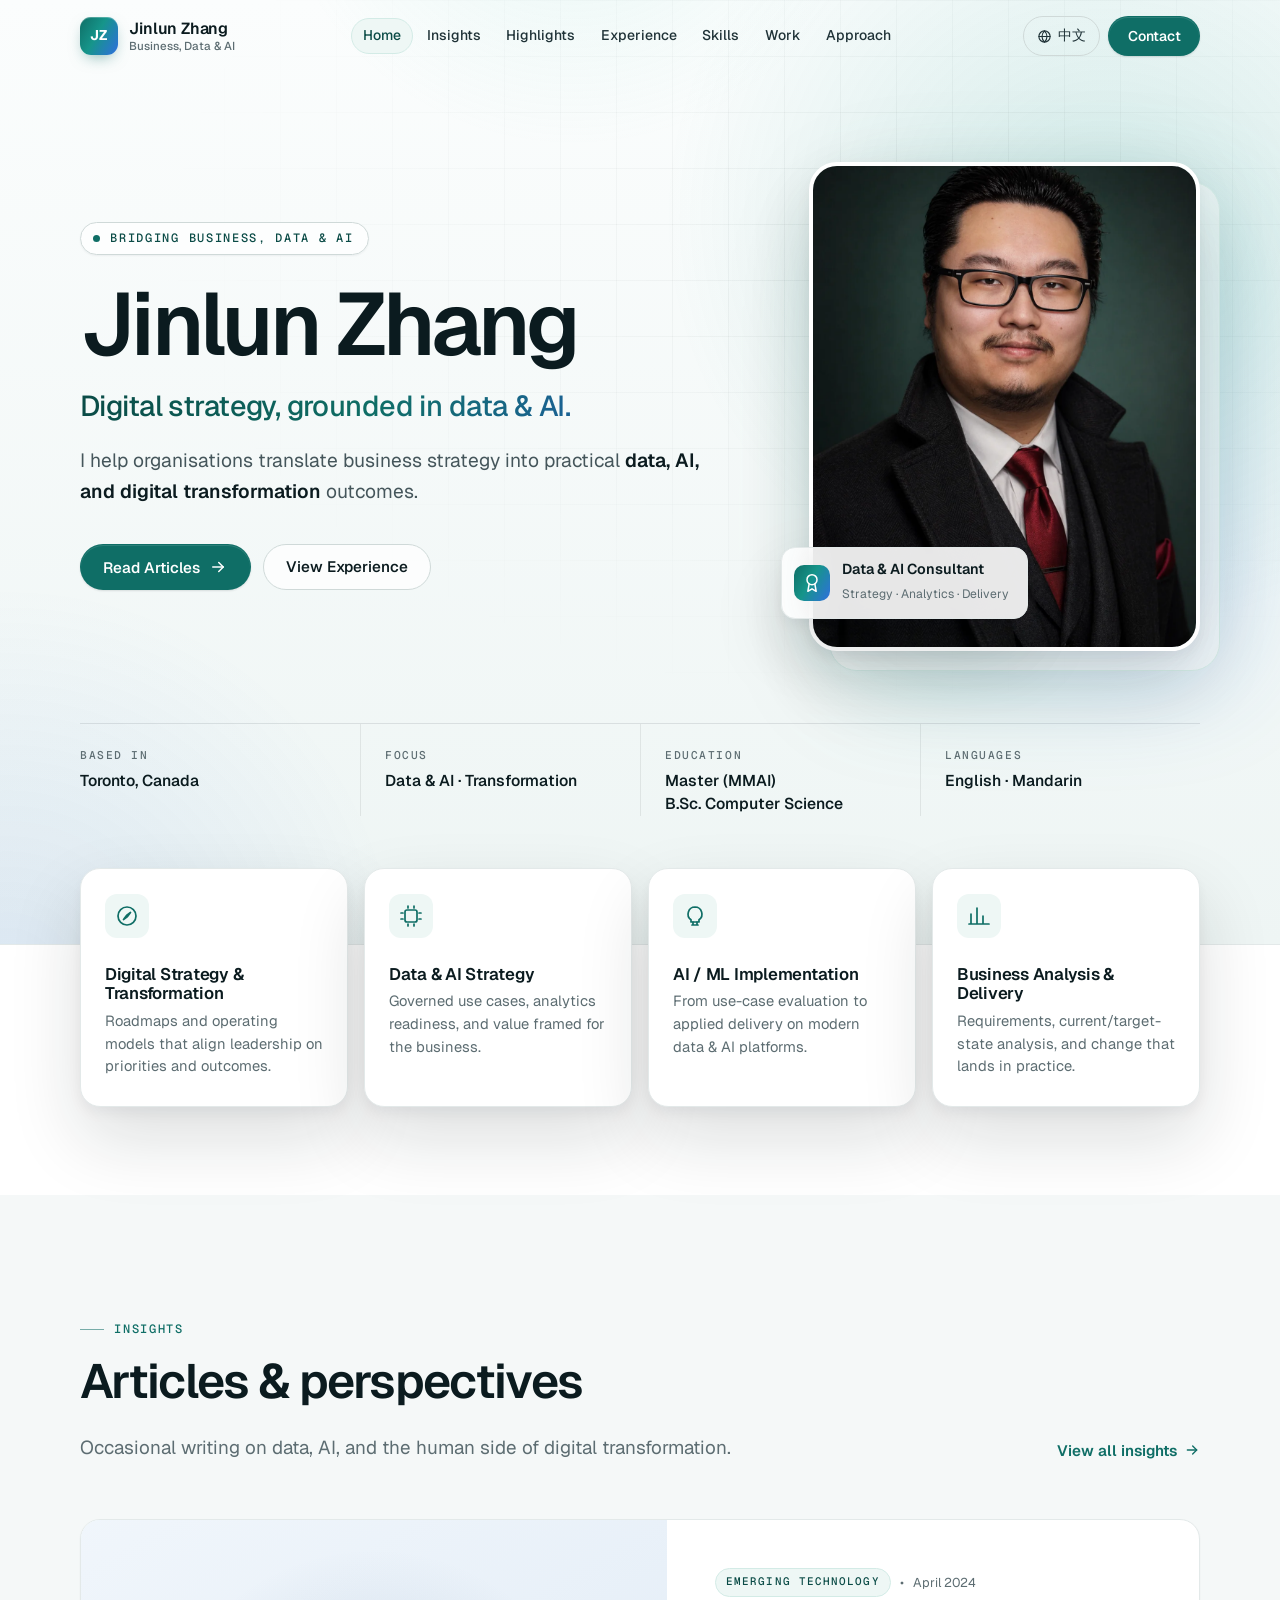
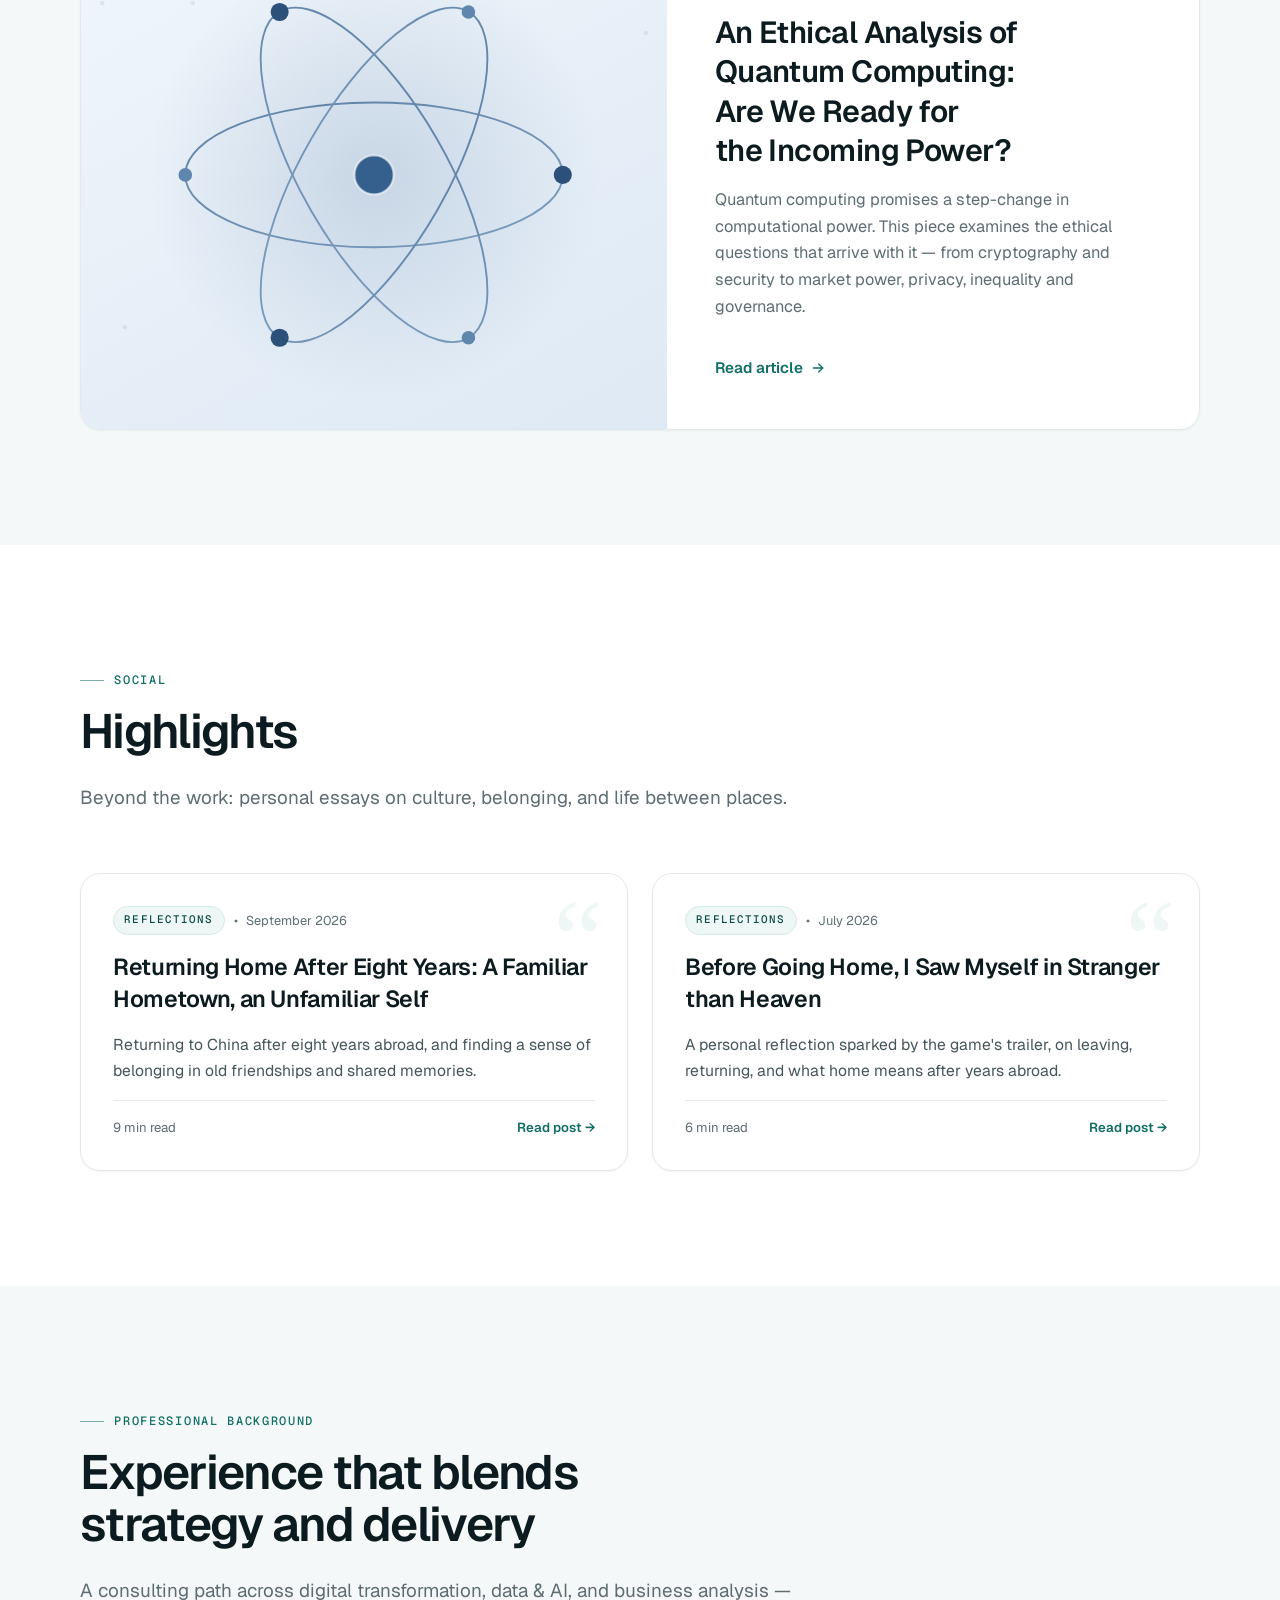
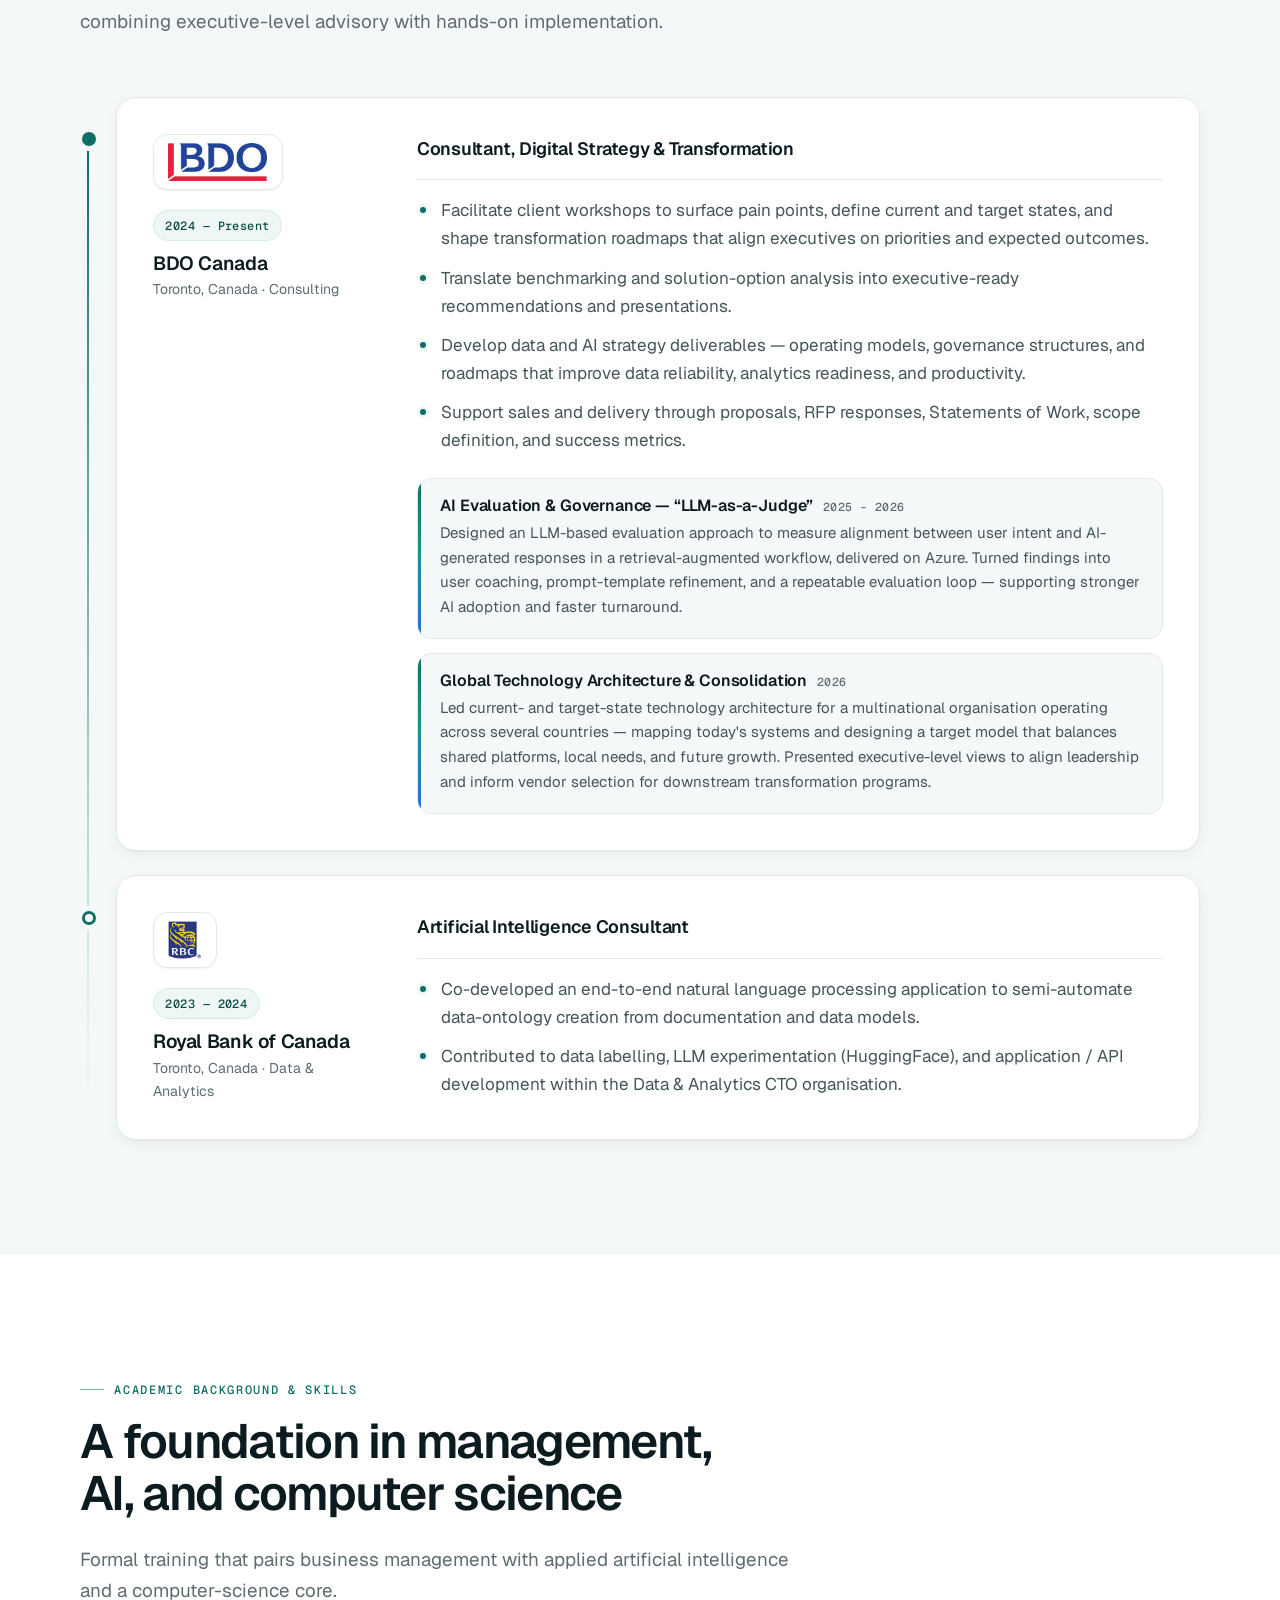
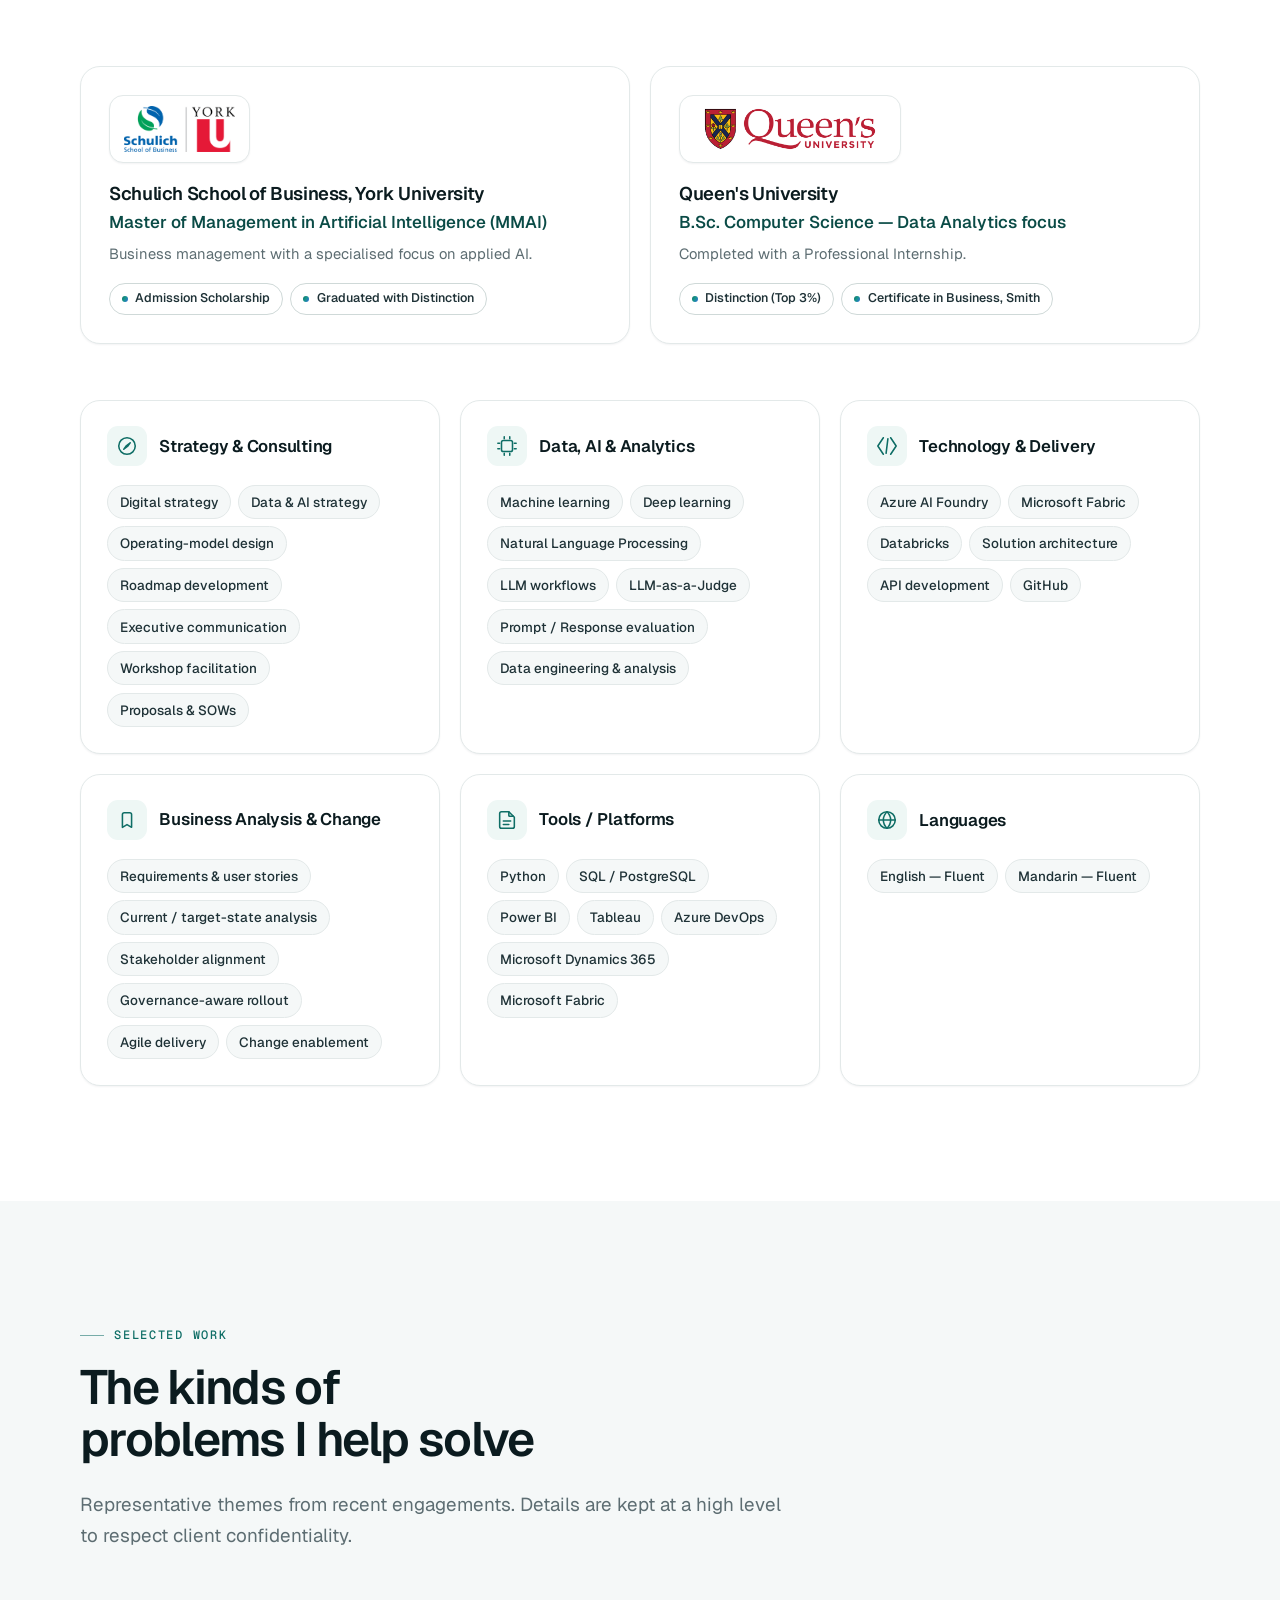
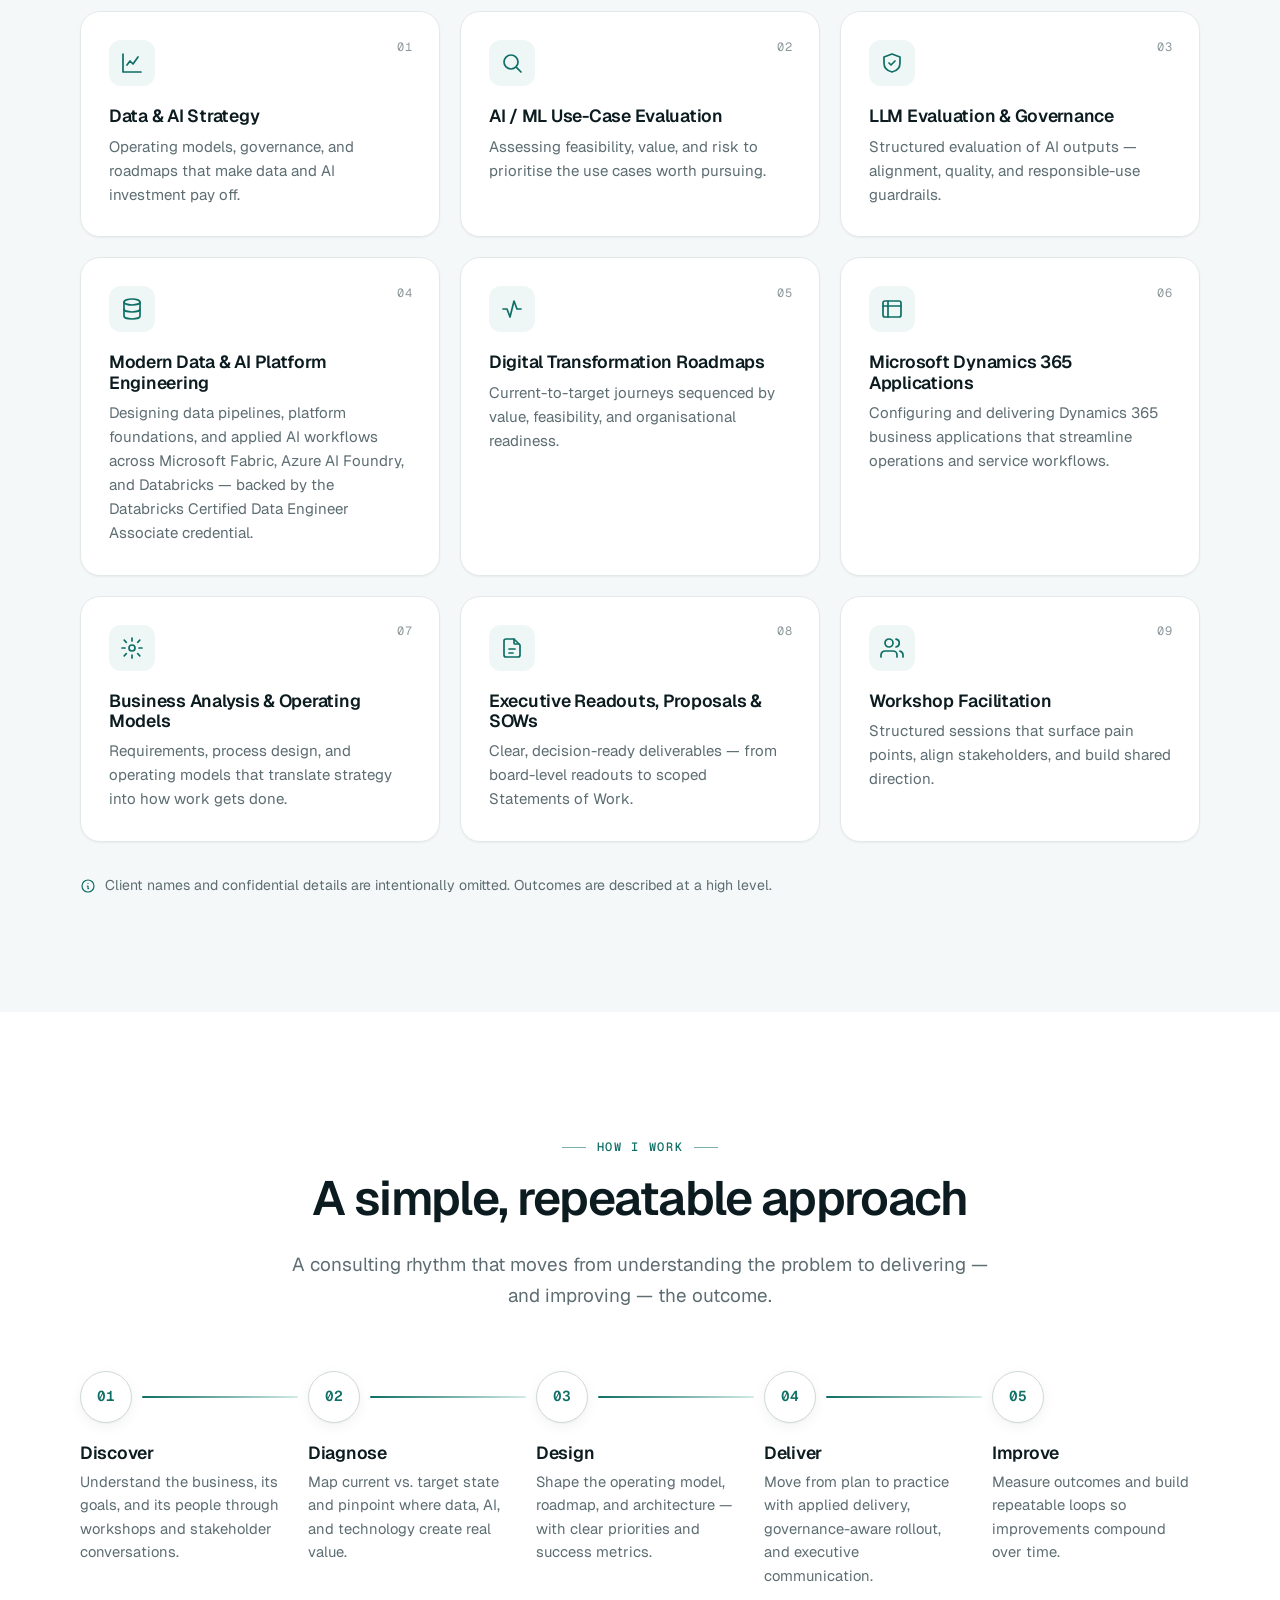
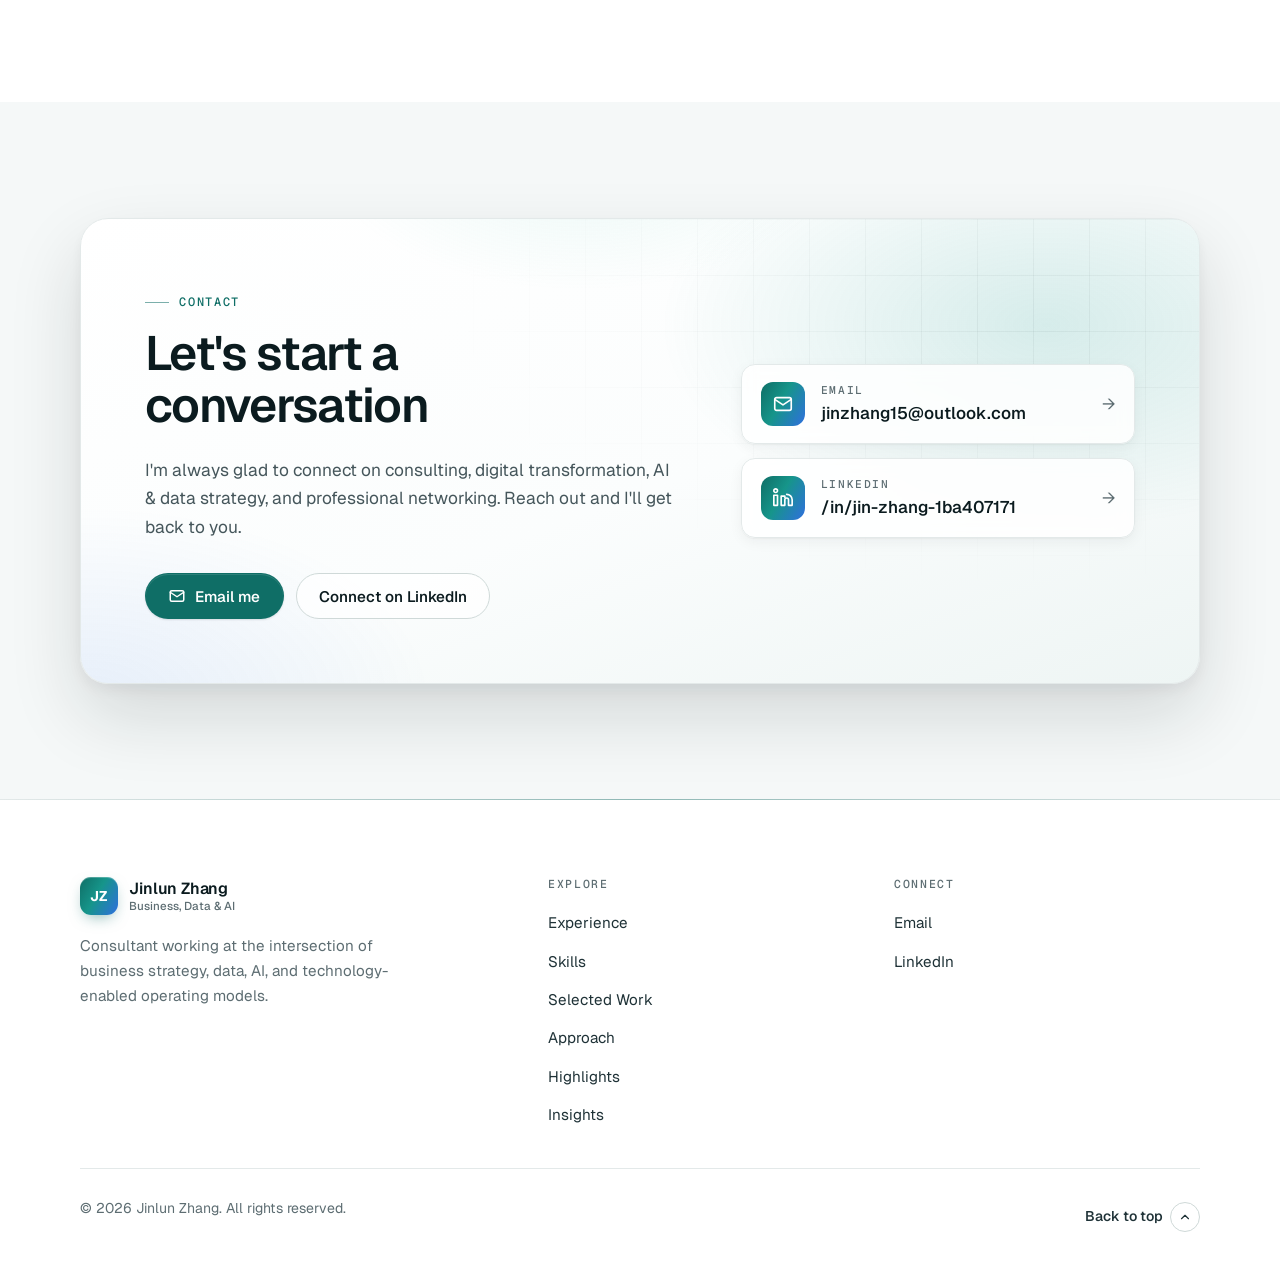
==== commit ff312217: "update style and article" ====
--- a/index.html
+++ b/index.html
@@ -11,7 +11,7 @@
   <meta name="description"
         content="Jinlun Zhang is a Digital Strategy & Transformation Consultant working at the intersection of business strategy, data, AI, and technology-enabled operating models." />
   <meta name="author" content="Jinlun Zhang" />
-  <meta name="theme-color" content="#35608e" />
+  <meta name="theme-color" content="#ffffff" />
 
   <!-- Open Graph (update og:url + og:image once your GitHub Pages URL is live) -->
   <meta property="og:type" content="website" />
@@ -26,7 +26,7 @@
   <!-- ===================== FONTS ===================== -->
   <link rel="preconnect" href="https://fonts.googleapis.com" />
   <link rel="preconnect" href="https://fonts.gstatic.com" crossorigin />
-  <link href="https://fonts.googleapis.com/css2?family=Inter:wght@400;500;600;700&display=swap"
+  <link href="https://fonts.googleapis.com/css2?family=Geist:wght@300..700&family=Geist+Mono:wght@400..600&display=swap"
         rel="stylesheet" />
 
   <!-- ===================== STYLES ===================== -->
@@ -84,19 +84,15 @@
     <section class="hero" id="home" aria-labelledby="hero-title">
       <div class="container">
         <div class="hero__grid">
-          <div class="hero__content reveal">
+          <div class="hero__content">
             <p class="eyebrow" data-i18n="hero.eyebrow">Bridging Business, Data &amp; AI</p>
             <h1 class="hero__title" id="hero-title">Jinlun Zhang</h1>
             <p class="hero__headline" data-i18n="hero.headline">
-              Working at the intersection of business strategy, data, AI, and
-              technology-enabled operating models.
+              Digital strategy, grounded in data &amp; AI.
             </p>
             <p class="hero__summary" data-i18n="hero.summary">
-              I help organisations turn ambition into action — translating
-              business strategy into practical <strong>data, AI, and digital
-              transformation</strong> outcomes. My work spans executive
-              workshops, data &amp; AI strategy, business analysis, and applied
-              delivery: from roadmap to measurable improvement.
+              I help organisations translate business strategy into practical
+              <strong>data, AI, and digital transformation</strong> outcomes.
             </p>
 
             <!-- Call-to-action buttons -->
@@ -106,27 +102,11 @@
                 <svg class="btn__icon" viewBox="0 0 24 24" fill="none" stroke="currentColor" stroke-width="2" stroke-linecap="round" stroke-linejoin="round" aria-hidden="true"><path d="M5 12h14"/><path d="m13 6 6 6-6 6"/></svg>
               </a>
               <a class="btn btn--ghost" href="#experience" data-i18n="hero.cta.experience">View Experience</a>
-              <a class="btn btn--ghost" href="#contact" data-i18n="hero.cta.contact">Contact</a>
-            </div>
-
-            <dl class="hero__meta">
-              <div class="hero__meta-item">
-                <dt data-i18n="hero.meta.based">Based in</dt><dd data-i18n="hero.meta.based.val">Toronto, Canada</dd>
-              </div>
-              <div class="hero__meta-item">
-                <dt data-i18n="hero.meta.focus">Focus</dt><dd data-i18n="hero.meta.focus.val">Data &amp; AI · Transformation</dd>
-              </div>
-              <div class="hero__meta-item">
-                <dt data-i18n="hero.meta.education">Education</dt><dd data-i18n="hero.meta.education.val">Master (MMAI)<br>B.Sc. Computer Science</dd>
-              </div>
-              <div class="hero__meta-item">
-                <dt data-i18n="hero.meta.languages">Languages</dt><dd data-i18n="hero.meta.languages.val">English · Mandarin</dd>
-              </div>
-            </dl>
+            </div>
           </div>
 
           <!-- Profile photo. Replace assets/img/profile.png to update. -->
-          <figure class="hero__figure reveal">
+          <figure class="hero__figure">
               <img class="hero__portrait"
                 src="assets/img/profile.webp"
                 alt="Portrait of Jinlun Zhang" width="380" height="475"
@@ -140,6 +120,21 @@
             </figcaption>
           </figure>
         </div>
+
+        <dl class="profile-facts">
+          <div class="profile-facts__item">
+            <dt data-i18n="hero.meta.based">Based in</dt><dd data-i18n="hero.meta.based.val">Toronto, Canada</dd>
+          </div>
+          <div class="profile-facts__item">
+            <dt data-i18n="hero.meta.focus">Focus</dt><dd data-i18n="hero.meta.focus.val">Data &amp; AI · Transformation</dd>
+          </div>
+          <div class="profile-facts__item">
+            <dt data-i18n="hero.meta.education">Education</dt><dd data-i18n="hero.meta.education.val">Master (MMAI)<br>B.Sc. Computer Science</dd>
+          </div>
+          <div class="profile-facts__item">
+            <dt data-i18n="hero.meta.languages">Languages</dt><dd data-i18n="hero.meta.languages.val">English · Mandarin</dd>
+          </div>
+        </dl>
       </div>
     </section>
 
@@ -148,23 +143,23 @@
          ================================================================== -->
     <section class="focus-strip" aria-label="Areas of expertise">
       <div class="container">
-        <div class="focus-strip__inner reveal">
-          <article class="focus-item">
+        <div class="focus-strip__inner">
+          <article class="focus-item reveal">
             <svg viewBox="0 0 24 24" fill="none" stroke="currentColor" stroke-width="1.7" stroke-linecap="round" stroke-linejoin="round" aria-hidden="true"><circle cx="12" cy="12" r="9"/><polygon points="15.5 8.5 12.5 12.5 8.5 15.5 11.5 11.5 15.5 8.5"/></svg>
             <h3 data-i18n="focus.1.h">Digital Strategy &amp; Transformation</h3>
             <p data-i18n="focus.1.p">Roadmaps and operating models that align leadership on priorities and outcomes.</p>
           </article>
-          <article class="focus-item">
+          <article class="focus-item reveal">
             <svg viewBox="0 0 24 24" fill="none" stroke="currentColor" stroke-width="1.7" stroke-linecap="round" stroke-linejoin="round" aria-hidden="true"><rect x="6" y="6" width="12" height="12" rx="2"/><path d="M9 2v2M15 2v2M9 20v2M15 20v2M2 9h2M2 15h2M20 9h2M20 15h2"/></svg>
             <h3 data-i18n="focus.2.h">Data &amp; AI Strategy</h3>
             <p data-i18n="focus.2.p">Governed use cases, analytics readiness, and value framed for the business.</p>
           </article>
-          <article class="focus-item">
+          <article class="focus-item reveal">
             <svg viewBox="0 0 24 24" fill="none" stroke="currentColor" stroke-width="1.7" stroke-linecap="round" stroke-linejoin="round" aria-hidden="true"><path d="M12 3a7 7 0 0 0-4 12.7V18h8v-2.3A7 7 0 0 0 12 3Z"/><path d="M9 21h6M10 18v3M14 18v3"/></svg>
             <h3 data-i18n="focus.3.h">AI / ML Implementation</h3>
             <p data-i18n="focus.3.p">From use-case evaluation to applied delivery on modern data &amp; AI platforms.</p>
           </article>
-          <article class="focus-item">
+          <article class="focus-item reveal">
             <svg viewBox="0 0 24 24" fill="none" stroke="currentColor" stroke-width="1.7" stroke-linecap="round" stroke-linejoin="round" aria-hidden="true"><path d="M4 20V10M10 20V4M16 20v-8M22 20H2"/></svg>
             <h3 data-i18n="focus.4.h">Business Analysis &amp; Delivery</h3>
             <p data-i18n="focus.4.p">Requirements, current/target-state analysis, and change that lands in practice.</p>
@@ -221,67 +216,16 @@
           <p class="eyebrow" data-i18n="social.eyebrow">Social</p>
           <h2 class="section-title" id="highlights-title" data-i18n="social.title">Highlights</h2>
           <p class="section-intro" data-i18n="social.intro">
-            A selection of short-form posts and reflections — the
-            between-the-articles thinking on data, AI, technology, and life.
-            More on the way.
+            Beyond the work: personal essays on culture, belonging, and
+            life between places.
           </p>
         </header>
 
-        <div class="social-grid">
-          <a class="social-card social-card--post reveal" href="post.html?id=stranger-than-heaven">
-            <div class="social-card__top">
-              <span class="social-card__avatar" aria-hidden="true">JZ</span>
-              <span class="social-card__id">
-                <span class="social-card__name">Jinlun Zhang</span>
-                <span class="social-card__tag" data-i18n="social.post1.tag">Reflections</span>
-              </span>
-              <span class="social-card__date" data-i18n-date="2026-07-01">July 2026</span>
-            </div>
-            <p class="social-card__title" data-i18n="social.post1.title">Before Going Home, I Saw Myself in Stranger than Heaven</p>
-            <p class="social-card__text" data-i18n="social.post1.excerpt">A personal reflection sparked by the game's trailer — on leaving, returning, and what “home” means after years abroad.</p>
-            <div class="social-card__foot">
-              <svg viewBox="0 0 24 24" fill="none" stroke="currentColor" stroke-width="1.7" stroke-linecap="round" stroke-linejoin="round" aria-hidden="true"><path d="M20.8 4.6a5.5 5.5 0 0 0-7.8 0L12 5.6l-1-1a5.5 5.5 0 1 0-7.8 7.8l1 1L12 21l7.8-7.6 1-1a5.5 5.5 0 0 0 0-7.8Z"/></svg>
-              <svg viewBox="0 0 24 24" fill="none" stroke="currentColor" stroke-width="1.7" stroke-linecap="round" stroke-linejoin="round" aria-hidden="true"><path d="M21 11.5a8.4 8.4 0 0 1-8.5 8.5 8.4 8.4 0 0 1-3.8-.9L3 21l1.9-5.7A8.5 8.5 0 1 1 21 11.5Z"/></svg>
-              <svg viewBox="0 0 24 24" fill="none" stroke="currentColor" stroke-width="1.7" stroke-linecap="round" stroke-linejoin="round" aria-hidden="true"><circle cx="18" cy="5" r="3"/><circle cx="6" cy="12" r="3"/><circle cx="18" cy="19" r="3"/><path d="m8.6 13.5 6.8 4M15.4 6.5 8.6 10.5"/></svg>
-              <span class="social-card__readmore" data-i18n="social.readpost">Read post →</span>
-            </div>
-          </a>
-
-          <article class="social-card reveal">
-            <div class="social-card__top">
-              <span class="social-card__avatar" aria-hidden="true">JZ</span>
-              <span class="social-card__id">
-                <span class="social-card__name">Jinlun Zhang</span>
-                <span class="social-card__tag" data-i18n="social.2.tag">Tech &amp; Society</span>
-              </span>
-              <span class="social-card__soon" data-i18n="social.soon">Coming soon</span>
-            </div>
-            <p class="social-card__text" data-i18n="social.2.text">Notes on technology's broader impact — ethics, access, and the human side of transformation.</p>
-            <div class="social-card__foot">
-              <svg viewBox="0 0 24 24" fill="none" stroke="currentColor" stroke-width="1.7" stroke-linecap="round" stroke-linejoin="round" aria-hidden="true"><path d="M20.8 4.6a5.5 5.5 0 0 0-7.8 0L12 5.6l-1-1a5.5 5.5 0 1 0-7.8 7.8l1 1L12 21l7.8-7.6 1-1a5.5 5.5 0 0 0 0-7.8Z"/></svg>
-              <svg viewBox="0 0 24 24" fill="none" stroke="currentColor" stroke-width="1.7" stroke-linecap="round" stroke-linejoin="round" aria-hidden="true"><path d="M21 11.5a8.4 8.4 0 0 1-8.5 8.5 8.4 8.4 0 0 1-3.8-.9L3 21l1.9-5.7A8.5 8.5 0 1 1 21 11.5Z"/></svg>
-              <svg viewBox="0 0 24 24" fill="none" stroke="currentColor" stroke-width="1.7" stroke-linecap="round" stroke-linejoin="round" aria-hidden="true"><circle cx="18" cy="5" r="3"/><circle cx="6" cy="12" r="3"/><circle cx="18" cy="19" r="3"/><path d="m8.6 13.5 6.8 4M15.4 6.5 8.6 10.5"/></svg>
-              <span class="social-card__wip" data-i18n="social.wip">In progress</span>
-            </div>
-          </article>
-
-          <article class="social-card reveal">
-            <div class="social-card__top">
-              <span class="social-card__avatar" aria-hidden="true">JZ</span>
-              <span class="social-card__id">
-                <span class="social-card__name">Jinlun Zhang</span>
-                <span class="social-card__tag" data-i18n="social.3.tag">Ways of Working</span>
-              </span>
-              <span class="social-card__soon" data-i18n="social.soon">Coming soon</span>
-            </div>
-            <p class="social-card__text" data-i18n="social.3.text">Practical reflections on consulting, delivery, and helping teams turn strategy into momentum.</p>
-            <div class="social-card__foot">
-              <svg viewBox="0 0 24 24" fill="none" stroke="currentColor" stroke-width="1.7" stroke-linecap="round" stroke-linejoin="round" aria-hidden="true"><path d="M20.8 4.6a5.5 5.5 0 0 0-7.8 0L12 5.6l-1-1a5.5 5.5 0 1 0-7.8 7.8l1 1L12 21l7.8-7.6 1-1a5.5 5.5 0 0 0 0-7.8Z"/></svg>
-              <svg viewBox="0 0 24 24" fill="none" stroke="currentColor" stroke-width="1.7" stroke-linecap="round" stroke-linejoin="round" aria-hidden="true"><path d="M21 11.5a8.4 8.4 0 0 1-8.5 8.5 8.4 8.4 0 0 1-3.8-.9L3 21l1.9-5.7A8.5 8.5 0 1 1 21 11.5Z"/></svg>
-              <svg viewBox="0 0 24 24" fill="none" stroke="currentColor" stroke-width="1.7" stroke-linecap="round" stroke-linejoin="round" aria-hidden="true"><circle cx="18" cy="5" r="3"/><circle cx="6" cy="12" r="3"/><circle cx="18" cy="19" r="3"/><path d="m8.6 13.5 6.8 4M15.4 6.5 8.6 10.5"/></svg>
-              <span class="social-card__wip" data-i18n="social.wip">In progress</span>
-            </div>
-          </article>
+        <div class="social-grid" id="highlights-grid">
+          <noscript>
+            <p><a href="https://zhuanlan.zhihu.com/p/2083449088536737535" lang="zh-Hans">八年后回国，像从2018年直接穿越到了2026年：熟悉的故乡，陌生的自己</a></p>
+            <p><a href="https://zhuanlan.zhihu.com/p/2059179198762186303" lang="zh-Hans">回国之前，我在《Stranger than Heaven》里看见了自己</a></p>
+          </noscript>
         </div>
       </div>
     </section>
@@ -622,7 +566,7 @@
               AI &amp; data strategy, and professional networking. Reach out and
               I'll get back to you.
             </p>
-            <div class="hero__actions" style="margin-top:1.5rem;margin-bottom:0;">
+            <div class="hero__actions" style="margin-top:2rem;">
               <!-- Static-site friendly: mailto opens the visitor's email client -->
               <a class="btn" href="mailto:jinzhang15@outlook.com">
                 <svg class="btn__icon" viewBox="0 0 24 24" fill="none" stroke="currentColor" stroke-width="2" stroke-linecap="round" stroke-linejoin="round" aria-hidden="true"><rect x="3" y="5" width="18" height="14" rx="2"/><path d="m3 7 9 6 9-6"/></svg>
@@ -707,6 +651,7 @@
 
   <!-- ===================== SCRIPTS ===================== -->
   <script src="data/articles.js"></script>
+  <script src="data/posts.js"></script>
   <script src="script.js"></script>
   <script src="i18n.js"></script>
 </body>
--- a/styles.css
+++ b/styles.css
@@ -2,8 +2,12 @@
    Jinlun Zhang — Personal Portfolio
    styles.css
 
-   Design language: light, modern, professional consulting.
-   Muted blue/gray accents · strong white space · subtle lines · soft shadows.
+   Design language: light, editorial consulting meets modern product design.
+   White and mist surfaces, deep ink type, evergreen teal (echoing the
+   portrait backdrop) with a data-blue secondary used only in gradients,
+   generous white space, layered soft shadows and restrained motion.
+
+   Type: Geist (UI & headings) · Geist Mono (labels) · Source Serif 4 (reading)
 
    Table of contents
    1.  Design tokens (CSS variables)
@@ -19,10 +23,11 @@
    11. Selected work themes
    12. How I work (process)
    13. Articles / insights cards
-   14. Article reader (article.html)
+   14. Article reader (article.html / post.html)
    15. Contact
    16. Footer
    17. Utilities & motion
+   17b. Social highlights
    18. Responsive breakpoints
    ========================================================================== */
 
@@ -34,58 +39,68 @@
   /* Surfaces */
   --white: #ffffff;
   --bg: #ffffff;
-  --bg-soft: #f7f9fc;      /* section alternate background */
-  --bg-muted: #eef2f8;     /* chips, subtle fills */
+  --bg-soft: #f5f8f8;      /* section alternate background */
+  --bg-muted: #edf2f2;     /* chips, subtle fills */
+  --bg-tint: #eef5f4;      /* hero base, mist-teal */
 
   /* Ink & text */
-  --ink: #14243a;          /* headings — deep navy */
-  --ink-soft: #22344c;
-  --text: #48546a;         /* body copy */
-  --muted: #64748b;        /* secondary text (AA contrast on white) */
+  --ink: #0b1b1f;          /* headings */
+  --ink-soft: #1f3237;
+  --text: #45565b;         /* body copy (7.7:1 on white) */
+  --muted: #5d6d72;        /* secondary text (5.3:1 on white) */
 
   /* Lines */
-  --line: #e6ebf2;
-  --line-strong: #d6dde8;
-
-  /* Brand — muted slate blue */
-  --brand: #35608e;
-  --brand-600: #2c5079;
-  --brand-700: #234162;
-  --brand-050: #eef4fa;
-  --brand-100: #dce8f4;
-
-  /* Warm metal accent — used sparingly for a restrained premium note */
-  --accent: #9b7a4d;
+  --line: #e3e9e9;
+  --line-strong: #cfd9d8;
+
+  /* Brand — evergreen teal */
+  --brand: #0f6e66;
+  --brand-600: #0c5d56;
+  --brand-700: #0a4b46;
+  --brand-050: #eef7f5;
+  --brand-100: #d3ebe6;
+
+  /* Data-blue secondary — gradients and decoration only */
+  --accent: #2f6fde;
+  --gradient: linear-gradient(120deg, #0f6e66 0%, #16958a 45%, #2f6fde 100%);
+  /* darker stops keep gradient text at AA contrast on white */
+  --gradient-text: linear-gradient(100deg, #0a4b46 0%, #0f6e66 45%, #2457b8 100%);
 
   /* Focus */
-  --focus: #2b6cb0;
-
-  /* Shadows — soft, low-opacity navy */
-  --shadow-xs: 0 1px 2px rgba(20, 36, 58, 0.06);
-  --shadow-sm: 0 2px 10px rgba(20, 36, 58, 0.06);
-  --shadow-md: 0 10px 30px rgba(20, 36, 58, 0.08);
-  --shadow-lg: 0 22px 55px rgba(20, 36, 58, 0.12);
+  --focus: #14998d;
+
+  /* Shadows — layered, low-opacity ink */
+  --shadow-xs: 0 1px 2px rgba(11, 27, 31, 0.05);
+  --shadow-sm: 0 1px 2px rgba(11, 27, 31, 0.04), 0 4px 14px rgba(11, 27, 31, 0.05);
+  --shadow-md: 0 2px 6px rgba(11, 27, 31, 0.04), 0 16px 36px rgba(11, 27, 31, 0.09);
+  --shadow-lg: 0 6px 14px rgba(11, 27, 31, 0.05), 0 32px 72px rgba(11, 27, 31, 0.14);
 
   /* Radii */
-  --r-sm: 8px;
-  --r-md: 12px;
-  --r-lg: 18px;
-  --r-xl: 26px;
+  --r-sm: 10px;
+  --r-md: 14px;
+  --r-lg: 20px;
+  --r-xl: 28px;
   --r-full: 999px;
 
   /* Spacing rhythm */
-  --space-section: clamp(4rem, 8vw, 7.5rem);
-  --container: 1160px;
-  --container-narrow: 760px;
-
-  /* Type families */
-  --font-sans: "Inter", -apple-system, BlinkMacSystemFont, "Segoe UI", Roboto,
-    Helvetica, Arial, sans-serif;
-  --font-serif: "Source Serif 4", Georgia, "Times New Roman", serif;
-
-  /* Transitions */
-  --t-fast: 140ms ease;
-  --t: 220ms ease;
+  --space-section: clamp(4.5rem, 9vw, 8rem);
+  --container: 1200px;
+  --container-narrow: 740px;
+  --header-h: 72px;
+  --overlap: clamp(3.5rem, 6vw, 5rem);   /* focus cards overlapping the hero */
+
+  /* Type families (CJK fallbacks keep Chinese mode crisp) */
+  --font-sans: "Geist", "Inter", system-ui, -apple-system, "Segoe UI", "PingFang SC",
+    "Hiragino Sans GB", "Microsoft YaHei", "Noto Sans SC", sans-serif;
+  --font-mono: "Geist Mono", ui-monospace, "SFMono-Regular", Menlo, Consolas,
+    "PingFang SC", "Microsoft YaHei", monospace;
+  --font-serif: "Source Serif 4", Georgia, "Times New Roman", "Songti SC", serif;
+
+  /* Motion */
+  --ease-out: cubic-bezier(0.22, 1, 0.36, 1);
+  --ease-in-out: cubic-bezier(0.65, 0, 0.35, 1);
+  --t-fast: 160ms var(--ease-out);
+  --t: 300ms var(--ease-out);
 }
 
 /* -----------------------------------------------------------------------------
@@ -100,11 +115,12 @@
 html {
   scroll-behavior: smooth;
   -webkit-text-size-adjust: 100%;
+  text-size-adjust: 100%;
 }
 
 /* Offset anchor targets so the sticky header doesn't cover section titles */
 :target {
-  scroll-margin-top: 96px;
+  scroll-margin-top: calc(var(--header-h) + 24px);
 }
 
 body {
@@ -119,19 +135,24 @@
   text-rendering: optimizeLegibility;
 }
 
+::selection { background: var(--brand-100); color: var(--ink); }
+
 h1, h2, h3, h4, h5 {
   color: var(--ink);
   line-height: 1.15;
   margin: 0 0 0.5em;
-  font-weight: 700;
+  font-weight: 600;
   letter-spacing: -0.02em;
-}
+  overflow-wrap: break-word;
+}
+/* Negative tracking suits Latin display type, not CJK */
+:is(h1, h2, h3, h4, h5):lang(zh) { letter-spacing: 0; line-height: 1.35; }
 
 p { margin: 0 0 1rem; }
 p:last-child { margin-bottom: 0; }
 
 a {
-  color: var(--brand-600);
+  color: var(--brand);
   text-decoration: none;
   transition: color var(--t-fast);
 }
@@ -145,25 +166,27 @@
 
 /* Visible keyboard focus everywhere */
 :focus-visible {
-  outline: 3px solid rgba(43, 108, 176, 0.45);
-  outline-offset: 2px;
-  border-radius: 4px;
+  outline: 2px solid var(--focus);
+  outline-offset: 3px;
+  border-radius: 6px;
 }
 
 /* Accessible skip link */
 .skip-link {
   position: absolute;
   left: 50%;
-  top: -60px;
-  transform: translateX(-50%);
+  top: 12px;
+  width: max-content;
+  max-width: calc(100% - 2rem);
+  transform: translate(-50%, calc(-100% - 24px));
   background: var(--ink);
   color: #fff;
   padding: 0.6rem 1.1rem;
   border-radius: var(--r-full);
   z-index: 200;
-  transition: top var(--t);
-}
-.skip-link:focus { top: 12px; color: #fff; }
+  transition: transform var(--t);
+}
+.skip-link:focus { transform: translate(-50%, 0); color: #fff; }
 
 /* -----------------------------------------------------------------------------
    3. Layout helpers
@@ -176,17 +199,25 @@
 }
 
 .section {
+  position: relative;
   padding-block: var(--space-section);
 }
 
-.section--soft {
-  background: var(--bg-soft);
-  border-block: 1px solid var(--line);
-}
-.section--contact {
+.section--soft { background: var(--bg-soft); }
+.section--contact { background: var(--bg-soft); }
+
+/* Listing-page header band (articles.html, 404) */
+.section--page {
   background:
-    radial-gradient(900px 440px at 50% -12%, var(--brand-050), rgba(238,244,250,0) 72%),
-    var(--bg-soft);
+    radial-gradient(60% 70% at 88% 0%, rgba(47, 111, 222, 0.07), transparent 70%),
+    radial-gradient(50% 60% at 8% 0%, rgba(15, 110, 102, 0.08), transparent 70%),
+    var(--bg);
+}
+/* Let the page tint run under the transparent header (as the hero does) */
+.site-header + main > :is(.section--page, .reader):first-child {
+  margin-top: calc(-1 * var(--header-h) - 1px);
+  border-top: calc(var(--header-h) + 1px) solid transparent;
+  background-origin: border-box;
 }
 
 .section--tight { padding-block: clamp(3rem, 5vw, 4.5rem); }
@@ -199,44 +230,52 @@
 .eyebrow {
   display: inline-flex;
   align-items: center;
-  gap: 0.5rem;
-  font-size: 0.8rem;
-  font-weight: 600;
+  gap: 0.65rem;
+  font-family: var(--font-mono);
+  font-size: 0.75rem;
+  font-weight: 500;
+  line-height: 1.4;
   letter-spacing: 0.14em;
   text-transform: uppercase;
   color: var(--brand);
-  margin-bottom: 1rem;
-}
-.eyebrow::before {
+  margin-bottom: 1.1rem;
+}
+.eyebrow::before,
+.section-head--center .eyebrow::after {
   content: "";
-  width: 26px;
-  height: 2px;
-  background: var(--accent);
-  border-radius: 2px;
-  opacity: 0.7;
-}
+  flex: none;
+  width: 24px;
+  height: 1px;
+  background: currentColor;
+  opacity: 0.55;
+}
+.eyebrow:lang(zh) { letter-spacing: 0.08em; }
 
 .section-head {
-  max-width: 680px;
-  margin-bottom: clamp(2.25rem, 4vw, 3.25rem);
+  max-width: 720px;
+  margin-bottom: clamp(2.5rem, 5vw, 3.75rem);
 }
 .section-head--center {
   margin-inline: auto;
   text-align: center;
 }
-.section-head--center .eyebrow::before { display: none; }
 
 .section-title {
-  font-size: clamp(1.85rem, 3.6vw, 2.6rem);
-  letter-spacing: -0.025em;
+  font-size: clamp(2rem, 1.35rem + 2.5vw, 3rem);
+  font-weight: 600;
+  line-height: 1.08;
+  letter-spacing: -0.035em;
   text-wrap: balance;
 }
 
 .section-intro {
-  font-size: 1.1rem;
+  font-size: clamp(1.05rem, 1rem + 0.25vw, 1.175rem);
   color: var(--muted);
-  margin-top: 0.75rem;
-}
+  max-width: 62ch;
+  margin-top: 1rem;
+  text-wrap: pretty;
+}
+.section-head--center .section-intro { margin-inline: auto; }
 
 .lead {
   font-size: 1.2rem;
@@ -249,58 +288,71 @@
 --------------------------------------------------------------------------- */
 .btn {
   --btn-bg: var(--brand);
+  --btn-bg-hover: var(--brand-600);
   --btn-fg: #fff;
+  --btn-border: transparent;
+  --btn-glow: rgba(15, 110, 102, 0.55);
+  position: relative;
   display: inline-flex;
   align-items: center;
   justify-content: center;
   gap: 0.55rem;
-  padding: 0.85rem 1.5rem;
+  min-height: 46px;
+  padding: 0.8rem 1.4rem;
   font-family: inherit;
-  font-size: 0.98rem;
-  font-weight: 600;
+  font-size: 0.95rem;
+  font-weight: 550;
   line-height: 1;
+  white-space: nowrap;
   color: var(--btn-fg);
   background: var(--btn-bg);
-  border: 1px solid transparent;
+  border: 1px solid var(--btn-border);
   border-radius: var(--r-full);
   cursor: pointer;
-  transition: transform var(--t-fast), box-shadow var(--t),
-    background var(--t), color var(--t), border-color var(--t);
-  box-shadow: var(--shadow-sm);
+  box-shadow: 0 1px 2px rgba(11, 27, 31, 0.12), inset 0 1px 0 rgba(255, 255, 255, 0.12);
+  transition: transform var(--t), box-shadow var(--t), background-color var(--t),
+    color var(--t), border-color var(--t);
 }
 .btn:hover {
-  color: #fff;
-  background: var(--brand-600);
+  color: var(--btn-fg);
+  background: var(--btn-bg-hover);
   transform: translateY(-2px);
-  box-shadow: var(--shadow-md);
-}
-.btn:active { transform: translateY(0); }
+  box-shadow: 0 14px 28px -12px var(--btn-glow);
+}
+.btn:active { transform: translateY(0) scale(0.98); }
 
 .btn--ghost {
   --btn-bg: transparent;
-  --btn-fg: var(--brand-700);
-  border-color: var(--line-strong);
+  --btn-bg-hover: var(--brand-050);
+  --btn-fg: var(--ink);
+  --btn-border: var(--line-strong);
+  --btn-glow: transparent;
   box-shadow: none;
 }
-.btn--ghost:hover {
-  --btn-fg: var(--brand-700);
-  background: var(--brand-050);
-  border-color: var(--brand-100);
-  color: var(--brand-700);
-}
-
-.btn__icon { width: 18px; height: 18px; flex: none; }
-
-/* Simple inline text link with arrow */
+.btn--ghost:hover { color: var(--brand-700); border-color: var(--brand-100); }
+.hero .btn--ghost,
+.contact-card .btn--ghost { --btn-bg: rgba(255, 255, 255, 0.7); }
+
+.btn__icon { width: 18px; height: 18px; flex: none; transition: transform var(--t); }
+.btn:hover .btn__icon:last-child { transform: translateX(3px); }
+
+/* Inline text link with arrow + growing underline */
 .link-arrow {
   display: inline-flex;
   align-items: center;
-  gap: 0.4rem;
+  gap: 0.45rem;
+  font-size: 0.95rem;
   font-weight: 600;
-  color: var(--brand-600);
-}
-.link-arrow svg { width: 16px; height: 16px; transition: transform var(--t); }
-.link-arrow:hover svg { transform: translateX(4px); }
+  color: var(--brand);
+}
+.link-arrow span {
+  background: linear-gradient(currentColor, currentColor) 0 100% / 0 1px no-repeat;
+  transition: background-size 400ms var(--ease-out);
+}
+.link-arrow:hover span { background-size: 100% 1px; }
+.link-arrow svg { width: 16px; height: 16px; flex: none; transition: transform var(--t); }
+.link-arrow:hover svg:last-child { transform: translateX(4px); }
+.link-arrow:hover svg:first-child:not(:last-child) { transform: translateX(-4px); }
 
 /* -----------------------------------------------------------------------------
    6. Header / navigation
@@ -309,16 +361,16 @@
   position: sticky;
   top: 0;
   z-index: 100;
-  background: rgba(255, 255, 255, 0.82);
-  backdrop-filter: saturate(180%) blur(12px);
-  -webkit-backdrop-filter: saturate(180%) blur(12px);
+  background: rgba(255, 255, 255, 0);
   border-bottom: 1px solid transparent;
-  transition: border-color var(--t), box-shadow var(--t), background var(--t);
+  transition: background-color var(--t), border-color var(--t), box-shadow var(--t);
 }
 .site-header.scrolled {
-  background: rgba(255, 255, 255, 0.94);
-  border-bottom-color: var(--line);
-  box-shadow: var(--shadow-sm);
+  background: rgba(255, 255, 255, 0.86);
+  backdrop-filter: saturate(180%) blur(16px);
+  -webkit-backdrop-filter: saturate(180%) blur(16px);
+  border-bottom-color: rgba(11, 27, 31, 0.07);
+  box-shadow: 0 10px 30px -18px rgba(11, 27, 31, 0.25);
 }
 
 .nav {
@@ -326,14 +378,15 @@
   align-items: center;
   justify-content: space-between;
   gap: 1rem;
-  height: 74px;
+  height: var(--header-h);
 }
 
 .brand {
   display: inline-flex;
+  flex: none;
   align-items: center;
   gap: 0.7rem;
-  font-weight: 700;
+  font-weight: 600;
   color: var(--ink);
   letter-spacing: -0.01em;
 }
@@ -341,260 +394,393 @@
 .brand__mark {
   display: grid;
   place-items: center;
-  width: 40px;
-  height: 40px;
+  width: 38px;
+  height: 38px;
   border-radius: 11px;
-  background: linear-gradient(150deg, var(--brand) 0%, var(--brand-700) 100%);
+  background: var(--gradient);
   color: #fff;
-  font-size: 0.95rem;
+  font-size: 0.88rem;
   font-weight: 700;
   letter-spacing: 0.02em;
-  box-shadow: var(--shadow-sm);
-  outline: 1px solid rgba(255, 255, 255, 0.18);
-  outline-offset: -1px;
-}
-.brand__name { font-size: 1.05rem; line-height: 1.1; }
+  box-shadow: 0 6px 16px -6px rgba(15, 110, 102, 0.6), inset 0 1px 0 rgba(255, 255, 255, 0.25);
+  transition: transform 500ms var(--ease-out);
+}
+.brand:hover .brand__mark { transform: rotate(-8deg) scale(1.05); }
+.brand__name { font-size: 1rem; line-height: 1.15; }
 .brand__role {
   display: block;
   font-size: 0.72rem;
   font-weight: 500;
   color: var(--muted);
-  letter-spacing: 0.02em;
+  letter-spacing: 0;
+  transition: color var(--t);
 }
 
 .nav-links {
-  display: flex;
-  align-items: center;
-  gap: 0.35rem;
+  position: relative;
+  display: flex;
+  align-items: center;
+  gap: 0.1rem;
   list-style: none;
 }
 .nav-links a {
+  position: relative;
+  z-index: 1;
   display: inline-block;
-  padding: 0.55rem 0.85rem;
+  padding: 0.5rem 0.75rem;
   border-radius: var(--r-full);
   color: var(--ink-soft);
-  font-size: 0.95rem;
+  font-size: 0.875rem;
   font-weight: 500;
-  transition: color var(--t-fast), background var(--t-fast);
-}
-.nav-links a:hover { color: var(--brand-700); background: var(--brand-050); }
-
-.nav-cta { margin-left: 0.5rem; display: flex; align-items: center; gap: 0.55rem; }
-.nav-cta .btn { padding: 0.65rem 1.15rem; }
+  white-space: nowrap;
+  transition: color var(--t-fast), background-color var(--t-fast);
+}
+.nav-links a:hover { color: var(--ink); background: rgba(11, 27, 31, 0.045); }
+.nav-links a[aria-current="location"] { color: var(--brand-700); }
+
+/* Sliding active-section pill (positioned by script.js) */
+.nav-indicator {
+  position: absolute;
+  top: 50%;
+  left: 0;
+  z-index: 0;
+  width: var(--w, 0);
+  height: 36px;
+  translate: var(--x, 0) -50%;
+  background: var(--brand-050);
+  border: 1px solid var(--brand-100);
+  border-radius: var(--r-full);
+  opacity: 0;
+  pointer-events: none;
+}
+.nav-indicator.is-ready {
+  transition: translate 500ms var(--ease-out), width 500ms var(--ease-out),
+    opacity var(--t), background-color var(--t), border-color var(--t);
+}
+.nav-links[data-has-current] .nav-indicator { opacity: 1; }
+
+.nav-cta { margin-left: 0.25rem; display: flex; align-items: center; gap: 0.5rem; }
+.nav-cta .btn { min-height: 40px; padding: 0.6rem 1.15rem; font-size: 0.875rem; }
 
 /* Language switch (EN / 中文) */
 .lang-toggle {
   display: inline-flex;
   align-items: center;
-  gap: 0.35rem;
-  padding: 0.5rem 0.7rem;
+  gap: 0.4rem;
+  min-height: 40px;
+  padding: 0.45rem 0.8rem;
   font-family: inherit;
   font-size: 0.85rem;
-  font-weight: 600;
+  font-weight: 550;
   color: var(--ink-soft);
-  background: #fff;
+  background: transparent;
   border: 1px solid var(--line-strong);
   border-radius: var(--r-full);
   cursor: pointer;
   white-space: nowrap;
-  transition: color var(--t-fast), background var(--t-fast), border-color var(--t-fast);
+  transition: color var(--t-fast), background-color var(--t-fast), border-color var(--t-fast);
 }
 .lang-toggle:hover { color: var(--brand-700); background: var(--brand-050); border-color: var(--brand-100); }
-.lang-toggle svg { width: 15px; height: 15px; flex: none; }
+.lang-toggle svg { width: 15px; height: 15px; flex: none; transition: transform 700ms var(--ease-out); }
+.lang-toggle:hover svg { transform: rotate(180deg); }
 .lang-toggle__label { line-height: 1; }
 
 /* Mobile toggle */
 .nav-toggle {
   display: none;
-  width: 44px;
-  height: 44px;
-  border: 1px solid var(--line);
-  background: #fff;
-  border-radius: var(--r-md);
+  flex: none;
+  width: 42px;
+  height: 42px;
+  border: 1px solid var(--line-strong);
+  background: transparent;
+  border-radius: var(--r-full);
   cursor: pointer;
   padding: 0;
   align-items: center;
   justify-content: center;
+  transition: background-color var(--t-fast), border-color var(--t-fast);
 }
 .nav-toggle span,
 .nav-toggle span::before,
 .nav-toggle span::after {
   content: "";
   display: block;
-  width: 20px;
+  width: 18px;
   height: 2px;
   background: var(--ink);
   border-radius: 2px;
-  transition: transform var(--t), opacity var(--t);
+  transition: transform var(--t), background-color var(--t-fast);
 }
 .nav-toggle span { position: relative; }
 .nav-toggle span::before { position: absolute; top: -6px; }
 .nav-toggle span::after { position: absolute; top: 6px; }
+
+.nav-toggle:hover { background: var(--brand-050); border-color: var(--brand-100); }
 .nav-toggle[aria-expanded="true"] span { background: transparent; }
 .nav-toggle[aria-expanded="true"] span::before { transform: translateY(6px) rotate(45deg); }
 .nav-toggle[aria-expanded="true"] span::after { transform: translateY(-6px) rotate(-45deg); }
 
 /* -----------------------------------------------------------------------------
-   7. Hero
+   7. Hero (light mist surface, extends under the sticky header)
 --------------------------------------------------------------------------- */
 .hero {
   position: relative;
+  isolation: isolate;
   overflow: hidden;
-  padding-block: clamp(3.5rem, 7vw, 6.5rem);
+  margin-top: calc(-1 * var(--header-h) - 1px);
+  padding-top: calc(var(--header-h) + clamp(3rem, 7vw, 6rem));
+  padding-bottom: calc(var(--overlap) + clamp(2.5rem, 4vw, 3.5rem));
+  background: linear-gradient(180deg, #fbfdfd 0%, var(--bg-tint) 100%);
+  border-bottom: 1px solid var(--line);
+  color: var(--text);
+}
+/* Slow-drifting soft colour washes */
+.hero::before,
+.contact-card::before {
+  content: "";
+  position: absolute;
+  inset: -25% -15%;
+  z-index: -2;
   background:
-    radial-gradient(900px 500px at 82% -8%, var(--brand-050) 0%, rgba(238, 244, 250, 0) 60%),
-    linear-gradient(180deg, #fff 0%, var(--bg-soft) 100%);
-  border-bottom: 1px solid var(--line);
-}
-/* faint decorative grid */
-.hero::before {
+    radial-gradient(38% 42% at 78% 32%, rgba(22, 149, 138, 0.16), transparent 70%),
+    radial-gradient(34% 40% at 12% 86%, rgba(47, 111, 222, 0.1), transparent 70%),
+    radial-gradient(26% 30% at 46% 6%, rgba(127, 214, 199, 0.16), transparent 70%);
+  animation: aurora 24s var(--ease-in-out) infinite alternate;
+  will-change: transform;
+  pointer-events: none;
+}
+/* Fine data grid, faded towards the edges */
+.hero::after,
+.contact-card::after {
   content: "";
   position: absolute;
   inset: 0;
+  z-index: -1;
   background-image:
-    linear-gradient(var(--line) 1px, transparent 1px),
-    linear-gradient(90deg, var(--line) 1px, transparent 1px);
-  background-size: 46px 46px;
-  -webkit-mask-image: radial-gradient(680px 420px at 85% 0%, #000 0%, transparent 72%);
-  mask-image: radial-gradient(680px 420px at 85% 0%, #000 0%, transparent 72%);
-  opacity: 0.36;
+    linear-gradient(rgba(11, 27, 31, 0.05) 1px, transparent 1px),
+    linear-gradient(90deg, rgba(11, 27, 31, 0.05) 1px, transparent 1px);
+  background-size: 56px 56px;
+  -webkit-mask-image: radial-gradient(75% 65% at 70% 25%, #000 0%, transparent 78%);
+  mask-image: radial-gradient(75% 65% at 70% 25%, #000 0%, transparent 78%);
   pointer-events: none;
 }
 
 .hero__grid {
-  position: relative;
   display: grid;
-  grid-template-columns: 1.15fr 0.85fr;
-  gap: clamp(2rem, 5vw, 4rem);
-  align-items: center;
-}
-
-.hero__content { max-width: 620px; }
-
-.hero__title {
-  font-size: clamp(2.4rem, 5.4vw, 3.8rem);
-  letter-spacing: -0.03em;
-  margin-bottom: 0.4rem;
+  grid-template-columns: minmax(0, 1.25fr) minmax(0, 0.75fr);
+  gap: clamp(2.5rem, 6vw, 5rem);
+  align-items: center;
+}
+
+.hero__content { max-width: 660px; }
+
+.hero .eyebrow {
+  padding: 0.45rem 0.9rem 0.45rem 0.75rem;
+  color: var(--brand-700);
+  background: rgba(255, 255, 255, 0.75);
+  border: 1px solid var(--line-strong);
+  border-radius: var(--r-full);
+  box-shadow: var(--shadow-xs);
+  margin-bottom: 1.6rem;
+}
+.hero .eyebrow::before {
+  width: 7px;
+  height: 7px;
+  border-radius: 50%;
+  background: var(--brand);
+  opacity: 1;
+  animation: live-dot 2.4s var(--ease-out) infinite;
+}
+
+.hero__title,
+.hero__title:lang(zh) {
+  font-size: clamp(3rem, 1.5rem + 5.6vw, 5.5rem);
+  font-weight: 600;
+  line-height: 0.98;
+  letter-spacing: -0.045em;
+  margin-bottom: 1.25rem;
+}
+.hero__headline {
+  font-size: clamp(1.3rem, 1.05rem + 1vw, 1.8rem);
+  font-weight: 500;
+  line-height: 1.3;
+  letter-spacing: -0.02em;
+  margin-bottom: 1.25rem;
+  color: var(--brand-700);
+  background: var(--gradient-text);
+  -webkit-background-clip: text;
+  background-clip: text;
+  -webkit-text-fill-color: transparent;
   text-wrap: balance;
 }
-.hero__headline {
-  font-size: clamp(1.15rem, 2.2vw, 1.45rem);
-  font-weight: 600;
-  color: var(--brand-700);
-  margin-bottom: 1.25rem;
-  letter-spacing: -0.01em;
-}
+.hero__headline:lang(zh) { letter-spacing: 0.02em; }
 .hero__summary {
-  font-size: 1.12rem;
+  font-size: clamp(1.05rem, 1rem + 0.25vw, 1.2rem);
   color: var(--text);
-  margin-bottom: 1.75rem;
-}
-.hero__summary strong { color: var(--ink); }
+  max-width: 54ch;
+  margin-bottom: 2.25rem;
+}
+.hero__summary strong { color: var(--ink); font-weight: 600; }
 
 .hero__actions {
   display: flex;
   flex-wrap: wrap;
-  gap: 0.8rem;
-  margin-bottom: 2rem;
-}
-
-.hero__meta {
-  display: flex;
-  flex-wrap: wrap;
-  gap: 1.5rem 2rem;
-  padding-top: 1.75rem;
-  border-top: 1px solid var(--line);
-}
-.hero__meta-item { display: flex; flex-direction: column; gap: 0.1rem; }
-.hero__meta-item dt {
-  font-size: 0.78rem;
-  font-weight: 600;
-  letter-spacing: 0.1em;
+  gap: 0.75rem;
+}
+
+/* Quick facts along the bottom of the hero */
+.profile-facts {
+  display: grid;
+  grid-template-columns: repeat(4, minmax(0, 1fr));
+  margin: clamp(3rem, 6vw, 4.5rem) 0 0;
+  border-top: 1px solid rgba(11, 27, 31, 0.1);
+}
+.profile-facts__item {
+  display: flex;
+  flex-direction: column;
+  gap: 0.35rem;
+  min-width: 0;
+  padding: 1.4rem 1.5rem 0;
+  border-left: 1px solid rgba(11, 27, 31, 0.08);
+}
+.profile-facts__item:first-child { padding-left: 0; border-left: 0; }
+.profile-facts__item dt {
+  font-family: var(--font-mono);
+  font-size: 0.7rem;
+  font-weight: 500;
+  letter-spacing: 0.14em;
   text-transform: uppercase;
   color: var(--muted);
 }
-.hero__meta-item dd {
+.profile-facts__item dd {
   margin: 0;
-  font-weight: 600;
+  font-size: 0.98rem;
+  font-weight: 550;
+  line-height: 1.45;
   color: var(--ink);
 }
 
 /* Portrait */
 .hero__figure {
   position: relative;
-  justify-self: center;
-  max-width: 380px;
+  isolation: isolate;
+  justify-self: end;
   width: 100%;
+  max-width: 400px;
+  margin: 0;
+}
+.hero__figure::before {
+  content: "";
+  position: absolute;
+  inset: 10% -6% -4% 10%;
+  z-index: -1;
+  border-radius: var(--r-xl);
+  background: var(--gradient);
+  filter: blur(60px);
+  opacity: 0.28;
+}
+/* offset outline frame for depth */
+.hero__figure::after {
+  content: "";
+  position: absolute;
+  inset: 1.25rem -1.25rem -1.25rem 1.25rem;
+  z-index: -1;
+  border: 1px solid var(--brand-100);
+  border-radius: var(--r-xl);
+  background: rgba(255, 255, 255, 0.45);
 }
 .hero__portrait {
-  position: relative;
-  z-index: 2;
   aspect-ratio: 4 / 5;
   object-fit: cover;
   width: 100%;
+  height: auto;
   border-radius: var(--r-xl);
-  border: 1px solid var(--line);
+  border: 4px solid #fff;
   box-shadow: var(--shadow-lg);
   background: var(--bg-muted);
 }
-/* soft blob behind portrait */
-.hero__figure::after {
-  content: "";
-  position: absolute;
-  z-index: 1;
-  inset: auto -22px -22px auto;
-  width: 78%;
-  height: 78%;
-  background: linear-gradient(150deg, var(--brand-100), var(--brand-050));
-  border-radius: var(--r-xl);
-  filter: blur(2px);
-}
-/* small floating credential card */
+/* Floating credential card */
 .hero__badge {
   position: absolute;
-  z-index: 3;
-  left: -18px;
-  bottom: 26px;
-  display: flex;
-  align-items: center;
-  gap: 0.65rem;
-  padding: 0.7rem 0.95rem;
+  left: -1.75rem;
+  bottom: 2rem;
+  display: flex;
+  align-items: center;
+  gap: 0.75rem;
+  padding: 0.75rem 1.1rem 0.75rem 0.75rem;
+  background: rgba(255, 255, 255, 0.9);
+  border: 1px solid var(--line);
+  border-radius: var(--r-md);
+  box-shadow: var(--shadow-lg);
+  backdrop-filter: blur(14px) saturate(140%);
+  -webkit-backdrop-filter: blur(14px) saturate(140%);
+  animation: float 7s var(--ease-in-out) infinite;
+}
+.hero__badge svg {
+  flex: none;
+  width: 36px;
+  height: 36px;
+  padding: 8px;
+  border-radius: 10px;
+  background: var(--gradient);
+  color: #fff;
+}
+.hero__badge b { display: block; color: var(--ink); font-size: 0.9rem; font-weight: 600; line-height: 1.25; }
+.hero__badge > span > span { font-size: 0.76rem; color: var(--muted); }
+
+/* Entrance choreography (load-time, not scroll-driven) */
+.js .hero__content > * { animation: rise 900ms var(--ease-out) both; }
+.js .hero__content > :nth-child(2) { animation-delay: 80ms; }
+.js .hero__content > :nth-child(3) { animation-delay: 160ms; }
+.js .hero__content > :nth-child(4) { animation-delay: 240ms; }
+.js .hero__content > :nth-child(5) { animation-delay: 320ms; }
+.js .hero__figure { animation: rise-in 1100ms var(--ease-out) 200ms both; }
+.js .profile-facts__item { animation: rise 900ms var(--ease-out) both; }
+.js .profile-facts__item:nth-child(1) { animation-delay: 420ms; }
+.js .profile-facts__item:nth-child(2) { animation-delay: 480ms; }
+.js .profile-facts__item:nth-child(3) { animation-delay: 540ms; }
+.js .profile-facts__item:nth-child(4) { animation-delay: 600ms; }
+
+@media (forced-colors: active) {
+  .hero__headline { -webkit-text-fill-color: currentColor; background: none; }
+}
+
+/* -----------------------------------------------------------------------------
+   8. Focus / expertise strip (cards overlap the hero edge)
+--------------------------------------------------------------------------- */
+.focus-strip {
+  position: relative;
+  z-index: 2;
+  margin-top: calc(-1 * var(--overlap));
+  padding-bottom: clamp(3.5rem, 7vw, 5.5rem);
+}
+.focus-strip__inner {
+  display: grid;
+  grid-template-columns: repeat(4, minmax(0, 1fr));
+  gap: 1rem;
+}
+.focus-item {
+  padding: 1.6rem 1.5rem 1.75rem;
   background: #fff;
   border: 1px solid var(--line);
-  border-radius: var(--r-md);
-  box-shadow: var(--shadow-md);
-}
-.hero__badge svg { width: 26px; height: 26px; color: var(--brand); flex: none; }
-.hero__badge b { display: block; color: var(--ink); font-size: 0.92rem; line-height: 1.1; }
-.hero__badge span { font-size: 0.78rem; color: var(--muted); }
-
-/* -----------------------------------------------------------------------------
-   8. Focus / expertise strip
---------------------------------------------------------------------------- */
-.focus-strip {
-  border-top: 1px solid var(--line);
-  border-bottom: 1px solid var(--line);
-  background: #fff;
-}
-.focus-strip__inner {
-  display: grid;
-  grid-template-columns: repeat(4, 1fr);
-  gap: 1px;
-  background: var(--line);
   border-radius: var(--r-lg);
-  overflow: hidden;
-  border: 1px solid var(--line);
-  margin-block: clamp(2.5rem, 5vw, 3.5rem);
-}
-.focus-item {
-  background: #fff;
-  padding: 1.6rem 1.5rem;
-  transition: background var(--t);
-}
-.focus-item:hover { background: var(--bg-soft); }
-.focus-item svg { width: 26px; height: 26px; color: var(--brand); margin-bottom: 0.8rem; }
-.focus-item h3 { font-size: 1.05rem; margin-bottom: 0.3rem; }
-.focus-item p { font-size: 0.94rem; color: var(--muted); margin: 0; }
+  box-shadow: var(--shadow-lg);
+  transition: transform var(--t), box-shadow var(--t), border-color var(--t);
+}
+.focus-item:hover { transform: translateY(-4px); border-color: var(--brand-100); }
+.focus-item svg {
+  width: 44px;
+  height: 44px;
+  padding: 10px;
+  border-radius: 12px;
+  background: var(--brand-050);
+  color: var(--brand);
+  margin-bottom: 1.15rem;
+  transition: background-color var(--t), color var(--t), transform var(--t);
+}
+.focus-item:hover svg { background: var(--brand); color: #fff; transform: scale(1.06); }
+.focus-item h3 { font-size: 1.05rem; letter-spacing: -0.015em; margin-bottom: 0.4rem; }
+.focus-item p { font-size: 0.92rem; line-height: 1.55; color: var(--muted); margin: 0; }
 
 /* -----------------------------------------------------------------------------
    9. Experience timeline
@@ -603,28 +789,62 @@
   position: relative;
   display: grid;
   gap: 1.5rem;
+  padding-left: 2.25rem;
+}
+.timeline::before {
+  content: "";
+  position: absolute;
+  left: 7px;
+  top: 2.4rem;
+  bottom: 2.4rem;
+  width: 2px;
+  border-radius: 2px;
+  background: linear-gradient(180deg, var(--brand) 0%, var(--brand-100) 85%, transparent);
 }
 
 .xp {
   position: relative;
   display: grid;
-  grid-template-columns: 220px 1fr;
-  gap: 1.5rem 2.5rem;
-  padding: 1.9rem 2rem 1.9rem 0;
-}
-.xp + .xp { border-top: 1px solid var(--line); }
+  grid-template-columns: 220px minmax(0, 1fr);
+  gap: 1.5rem 2.75rem;
+  padding: clamp(1.5rem, 3vw, 2.25rem);
+  background: #fff;
+  border: 1px solid var(--line);
+  border-radius: var(--r-lg);
+  box-shadow: var(--shadow-sm);
+  transition: box-shadow var(--t), border-color var(--t);
+}
+.xp:hover { box-shadow: var(--shadow-md); border-color: var(--brand-100); }
+/* Timeline node; the current role gets a gentle live pulse */
+.xp::before {
+  content: "";
+  position: absolute;
+  top: 2.15rem;
+  left: calc(-2.25rem + 1px);
+  width: 14px;
+  height: 14px;
+  border-radius: 50%;
+  background: #fff;
+  border: 3px solid var(--brand);
+  box-shadow: 0 0 0 5px var(--bg-soft);
+}
+.xp:first-child::before {
+  background: var(--brand);
+  animation: pulse-ring 2.6s var(--ease-out) infinite;
+}
 
 .xp__aside {
-  position: relative;
   display: flex;
   flex-direction: column;
   align-items: flex-start;
 }
-.xp__aside .org-logo { margin-bottom: 1.1rem; }
+.xp__aside .org-logo { margin-bottom: 1.25rem; }
 .xp__period {
   display: inline-block;
-  font-size: 0.82rem;
-  font-weight: 600;
+  font-family: var(--font-mono);
+  font-size: 0.74rem;
+  font-weight: 500;
+  letter-spacing: 0.04em;
   color: var(--brand-700);
   background: var(--brand-050);
   border: 1px solid var(--brand-100);
@@ -632,59 +852,74 @@
   border-radius: var(--r-full);
   margin-bottom: 0.75rem;
 }
-.xp__company { font-size: 1.15rem; margin-bottom: 0.15rem; }
-.xp__location { font-size: 0.9rem; color: var(--muted); }
+.xp__company { font-size: 1.2rem; margin-bottom: 0.2rem; }
+.xp__location { font-size: 0.88rem; color: var(--muted); margin: 0; }
 
 .xp__role {
-  font-size: 1.05rem;
-  color: var(--brand-700);
+  font-size: 1.12rem;
   font-weight: 600;
-  margin-bottom: 0.85rem;
-}
-.xp__list { list-style: none; display: grid; gap: 0.65rem; }
+  letter-spacing: -0.015em;
+  color: var(--ink);
+  margin-bottom: 1rem;
+  padding-bottom: 1rem;
+  border-bottom: 1px solid var(--line);
+}
+.xp__list { list-style: none; display: grid; gap: 0.7rem; }
 .xp__list li {
   position: relative;
-  padding-left: 1.6rem;
+  padding-left: 1.5rem;
   color: var(--text);
 }
 .xp__list li::before {
   content: "";
   position: absolute;
-  left: 0;
-  top: 0.62em;
-  width: 7px;
-  height: 7px;
+  left: 0.2rem;
+  top: 0.65em;
+  width: 6px;
+  height: 6px;
   border-radius: 50%;
   background: var(--brand);
-  box-shadow: 0 0 0 4px var(--brand-050);
+  box-shadow: 0 0 0 3px var(--brand-050);
 }
 
 /* nested selected-project callouts */
 .xp__projects {
-  margin-top: 1.25rem;
+  margin-top: 1.5rem;
   display: grid;
-  gap: 0.9rem;
+  gap: 0.85rem;
 }
 .xp__project {
+  position: relative;
+  padding: 1.1rem 1.25rem 1.15rem 1.4rem;
+  background: var(--bg-soft);
   border: 1px solid var(--line);
-  border-left: 3px solid var(--brand);
-  background: var(--bg-soft);
   border-radius: var(--r-md);
-  padding: 1rem 1.15rem;
-}
+  overflow: hidden;
+  transition: background-color var(--t), border-color var(--t);
+}
+.xp__project::before {
+  content: "";
+  position: absolute;
+  inset: 0 auto 0 0;
+  width: 3px;
+  background: var(--gradient);
+}
+.xp__project:hover { background: var(--brand-050); border-color: var(--brand-100); }
 .xp__project h4 {
-  font-size: 0.98rem;
-  margin-bottom: 0.3rem;
   display: flex;
   flex-wrap: wrap;
-  gap: 0.5rem;
   align-items: baseline;
+  gap: 0.35rem 0.6rem;
+  font-size: 1rem;
+  letter-spacing: -0.01em;
+  margin-bottom: 0.35rem;
 }
 .xp__project h4 span {
-  font-size: 0.76rem;
-  font-weight: 600;
+  font-family: var(--font-mono);
+  font-size: 0.72rem;
+  font-weight: 500;
+  letter-spacing: 0.04em;
   color: var(--muted);
-  letter-spacing: 0.02em;
 }
 .xp__project p { font-size: 0.94rem; color: var(--text); margin: 0; }
 
@@ -693,15 +928,15 @@
 --------------------------------------------------------------------------- */
 .edu-grid {
   display: grid;
-  grid-template-columns: repeat(2, 1fr);
-  gap: 1.5rem;
+  grid-template-columns: repeat(2, minmax(0, 1fr));
+  gap: 1.25rem;
   margin-bottom: clamp(2.5rem, 5vw, 3.5rem);
 }
 .edu-card {
   display: flex;
   flex-direction: column;
-  gap: 1.1rem;
-  padding: 1.6rem 1.7rem;
+  gap: 1.25rem;
+  padding: 1.75rem;
   background: #fff;
   border: 1px solid var(--line);
   border-radius: var(--r-lg);
@@ -709,7 +944,7 @@
   transition: transform var(--t), box-shadow var(--t), border-color var(--t);
 }
 .edu-card:hover {
-  transform: translateY(-3px);
+  transform: translateY(-4px);
   box-shadow: var(--shadow-md);
   border-color: var(--brand-100);
 }
@@ -721,14 +956,14 @@
   justify-content: center;
   align-self: flex-start;
   height: 56px;
-  padding: 0.5rem 0.85rem;
+  padding: 0.5rem 0.9rem;
   background: #fff;
   border: 1px solid var(--line);
   border-radius: var(--r-md);
   box-shadow: var(--shadow-xs);
 }
 .org-logo img {
-  height: 40px;
+  height: 38px;
   width: auto;
   max-width: 150px;
   object-fit: contain;
@@ -736,28 +971,39 @@
 }
 .edu-card .org-logo { height: 68px; }
 .edu-card .org-logo img { height: 46px; max-width: 210px; }
-.edu-card__school { font-size: 1.12rem; margin-bottom: 0.2rem; }
-.edu-card__degree { font-weight: 600; color: var(--brand-700); margin-bottom: 0.4rem; }
+.edu-card__school { font-size: 1.15rem; margin-bottom: 0.25rem; }
+.edu-card__degree { font-weight: 550; color: var(--brand-700); margin-bottom: 0.4rem; }
 .edu-card__meta { font-size: 0.92rem; color: var(--muted); margin: 0; }
-.edu-card__tags { margin-top: 0.7rem; display: flex; flex-wrap: wrap; gap: 0.4rem; }
+.edu-card__tags { margin-top: 1rem; display: flex; flex-wrap: wrap; gap: 0.45rem; }
 .tag--honor {
+  display: inline-flex;
+  align-items: center;
+  gap: 0.45rem;
   font-size: 0.78rem;
-  font-weight: 600;
-  color: var(--brand-700);
-  background: var(--brand-050);
-  border: 1px solid var(--brand-100);
-  padding: 0.2rem 0.6rem;
+  font-weight: 550;
+  color: var(--ink-soft);
+  background: #fff;
+  border: 1px solid var(--line-strong);
+  padding: 0.3rem 0.75rem;
   border-radius: var(--r-full);
+}
+.tag--honor::before {
+  content: "";
+  flex: none;
+  width: 6px;
+  height: 6px;
+  border-radius: 50%;
+  background: var(--gradient);
 }
 
 /* Skills */
 .skills-grid {
   display: grid;
-  grid-template-columns: repeat(3, 1fr);
+  grid-template-columns: repeat(3, minmax(0, 1fr));
   gap: 1.25rem;
 }
 .skill-card {
-  padding: 1.5rem 1.6rem;
+  padding: 1.6rem;
   background: #fff;
   border: 1px solid var(--line);
   border-radius: var(--r-lg);
@@ -765,58 +1011,88 @@
   transition: transform var(--t), box-shadow var(--t), border-color var(--t);
 }
 .skill-card:hover {
-  transform: translateY(-3px);
+  transform: translateY(-4px);
   box-shadow: var(--shadow-md);
   border-color: var(--brand-100);
 }
 .skill-card__head {
   display: flex;
   align-items: center;
-  gap: 0.7rem;
-  margin-bottom: 1rem;
-}
-.skill-card__head svg { width: 22px; height: 22px; color: var(--brand); flex: none; }
-.skill-card__head h3 { font-size: 1.05rem; margin: 0; }
-.chips { display: flex; flex-wrap: wrap; gap: 0.5rem; }
+  gap: 0.8rem;
+  margin-bottom: 1.15rem;
+}
+.skill-card__head svg {
+  flex: none;
+  width: 40px;
+  height: 40px;
+  padding: 9px;
+  border-radius: 11px;
+  background: var(--brand-050);
+  color: var(--brand);
+  transition: background-color var(--t), color var(--t);
+}
+.skill-card:hover .skill-card__head svg { background: var(--brand); color: #fff; }
+.skill-card__head h3 { font-size: 1.05rem; letter-spacing: -0.015em; margin: 0; }
+.chips { display: flex; flex-wrap: wrap; gap: 0.45rem; }
 .chip {
-  font-size: 0.86rem;
+  font-size: 0.84rem;
   font-weight: 500;
   color: var(--ink-soft);
-  background: var(--bg-muted);
-  border: 1px solid transparent;
-  padding: 0.34rem 0.75rem;
+  background: var(--bg-soft);
+  border: 1px solid var(--line);
+  padding: 0.32rem 0.75rem;
   border-radius: var(--r-full);
-  transition: background var(--t-fast), color var(--t-fast), border-color var(--t-fast);
-}
-.skill-card:hover .chip { border-color: var(--line); background: var(--bg-soft); }
+  transition: background-color var(--t-fast), color var(--t-fast), border-color var(--t-fast),
+    transform var(--t-fast);
+}
+.chip:hover {
+  color: var(--brand-700);
+  background: var(--brand-050);
+  border-color: var(--brand-100);
+  transform: translateY(-1px);
+}
 
 /* -----------------------------------------------------------------------------
    11. Selected work themes
 --------------------------------------------------------------------------- */
 .themes-grid {
   display: grid;
-  grid-template-columns: repeat(3, 1fr);
+  grid-template-columns: repeat(3, minmax(0, 1fr));
   gap: 1.25rem;
+  counter-reset: theme;
 }
 .theme-card {
   position: relative;
-  padding: 1.7rem 1.7rem 1.8rem;
+  padding: 1.75rem 1.75rem 1.85rem;
   background: #fff;
   border: 1px solid var(--line);
   border-radius: var(--r-lg);
   box-shadow: var(--shadow-xs);
   overflow: hidden;
+  counter-increment: theme;
   transition: transform var(--t), box-shadow var(--t), border-color var(--t);
+}
+/* index number, top-right */
+.theme-card::before {
+  content: counter(theme, decimal-leading-zero);
+  position: absolute;
+  top: 1.6rem;
+  right: 1.6rem;
+  font-family: var(--font-mono);
+  font-size: 0.75rem;
+  letter-spacing: 0.08em;
+  color: var(--muted);
+  opacity: 0.7;
 }
 .theme-card::after {
   content: "";
   position: absolute;
   inset: 0 0 auto 0;
   height: 3px;
-  background: linear-gradient(90deg, var(--brand), var(--brand-100));
+  background: var(--gradient);
   transform: scaleX(0);
   transform-origin: left;
-  transition: transform var(--t);
+  transition: transform 500ms var(--ease-out);
 }
 .theme-card:hover {
   transform: translateY(-4px);
@@ -829,22 +1105,24 @@
   height: 46px;
   display: grid;
   place-items: center;
-  border-radius: var(--r-md);
+  border-radius: 12px;
   background: var(--brand-050);
   color: var(--brand);
-  margin-bottom: 1.1rem;
-}
+  margin-bottom: 1.25rem;
+  transition: background-color var(--t), color var(--t), transform var(--t);
+}
+.theme-card:hover .theme-card__icon { background: var(--brand); color: #fff; transform: scale(1.06); }
 .theme-card__icon svg { width: 24px; height: 24px; }
-.theme-card h3 { font-size: 1.1rem; margin-bottom: 0.45rem; }
-.theme-card p { font-size: 0.95rem; color: var(--muted); margin: 0; }
+.theme-card h3 { font-size: 1.1rem; letter-spacing: -0.015em; margin-bottom: 0.5rem; padding-right: 1.5rem; }
+.theme-card p { font-size: 0.94rem; line-height: 1.6; color: var(--muted); margin: 0; }
 
 .note-inline {
-  margin-top: 1.75rem;
-  font-size: 0.9rem;
+  margin-top: 2rem;
+  font-size: 0.88rem;
   color: var(--muted);
   display: flex;
   align-items: center;
-  gap: 0.5rem;
+  gap: 0.55rem;
 }
 .note-inline svg { width: 16px; height: 16px; flex: none; color: var(--brand); }
 
@@ -853,47 +1131,60 @@
 --------------------------------------------------------------------------- */
 .process {
   display: grid;
-  grid-template-columns: repeat(5, 1fr);
-  gap: 1rem;
-  counter-reset: step;
+  grid-template-columns: repeat(5, minmax(0, 1fr));
+  gap: 1.25rem;
   list-style: none;
   margin: 0;
   padding: 0;
 }
 .process-step {
   position: relative;
-  padding: 1.5rem 1.3rem;
+  padding-right: 0.5rem;
+}
+.process-step__num {
+  position: relative;
+  z-index: 1;
+  display: flex;
+  align-items: center;
+  justify-content: center;
+  width: 52px;
+  height: 52px;
+  border-radius: 50%;
   background: #fff;
-  border: 1px solid var(--line);
-  border-radius: var(--r-lg);
-  box-shadow: var(--shadow-xs);
-}
-.process-step__num {
-  display: inline-grid;
-  place-items: center;
-  width: 38px;
-  height: 38px;
-  border-radius: var(--r-full);
+  border: 1px solid var(--line-strong);
+  color: var(--brand);
+  font-family: var(--font-mono);
+  font-size: 0.9rem;
+  font-weight: 600;
+  margin-bottom: 1.25rem;
+  box-shadow: var(--shadow-sm);
+  transition: background-color var(--t), color var(--t), border-color var(--t),
+    transform var(--t), box-shadow var(--t);
+}
+.process-step__num::before { content: "0"; }
+.process-step:hover .process-step__num {
+  color: #fff;
   background: var(--brand);
-  color: #fff;
-  font-weight: 700;
-  font-size: 0.95rem;
-  margin-bottom: 0.9rem;
-  box-shadow: var(--shadow-sm);
-}
-.process-step h3 { font-size: 1.05rem; margin-bottom: 0.35rem; }
-.process-step p { font-size: 0.9rem; color: var(--muted); margin: 0; }
-/* connector line between steps (desktop) — spans the full gap, edge to edge */
+  border-color: var(--brand);
+  transform: scale(1.08);
+  box-shadow: 0 12px 24px -10px rgba(15, 110, 102, 0.7);
+}
+.process-step h3 { font-size: 1.1rem; letter-spacing: -0.015em; margin-bottom: 0.4rem; }
+.process-step p { font-size: 0.92rem; line-height: 1.6; color: var(--muted); margin: 0; }
+/* connector drawn node-to-node once the step scrolls into view */
 .process-step:not(:last-child)::after {
   content: "";
   position: absolute;
-  top: 42px;                     /* aligned with the number-circle centre */
-  right: calc(-1rem - 1px);      /* start at this tile's border ... */
-  width: calc(1rem + 2px);       /* ... span the 1rem gap to the next tile */
+  top: 25px;
+  left: 62px;
+  right: calc(-1.25rem + 10px);
   height: 2px;
-  background: var(--line-strong);
-  z-index: 0;
-}
+  border-radius: 2px;
+  background: linear-gradient(90deg, var(--brand), var(--brand-100));
+  transform-origin: left center;
+  transition: scale 900ms var(--ease-out) 300ms;
+}
+.js .process-step:not(.is-visible)::after { scale: 0 1; }
 
 /* -----------------------------------------------------------------------------
    13. Articles / insights cards
@@ -904,17 +1195,18 @@
   justify-content: space-between;
   gap: 1.5rem;
   flex-wrap: wrap;
-  margin-bottom: clamp(2rem, 4vw, 2.75rem);
+  margin-bottom: clamp(2.5rem, 5vw, 3.5rem);
 }
 .articles-head .section-head { margin-bottom: 0; }
 
 .articles-grid {
   display: grid;
-  grid-template-columns: repeat(3, 1fr);
+  grid-template-columns: repeat(3, minmax(0, 1fr));
   gap: 1.5rem;
 }
 
 .article-card {
+  position: relative;
   display: flex;
   flex-direction: column;
   background: #fff;
@@ -926,54 +1218,63 @@
 }
 .article-card:hover {
   transform: translateY(-4px);
-  box-shadow: var(--shadow-md);
+  box-shadow: var(--shadow-lg);
   border-color: var(--brand-100);
 }
+.article-card:has(:focus-visible) { border-color: var(--brand); box-shadow: 0 0 0 3px var(--brand-100); }
 .article-card__media {
   position: relative;
+  display: block;
   aspect-ratio: 16 / 9;
-  background: linear-gradient(135deg, var(--brand-050), var(--brand-100));
+  background: linear-gradient(135deg, var(--brand-050), #e5eefc);
   overflow: hidden;
 }
 .article-card__media img {
   width: 100%;
   height: 100%;
   object-fit: cover;
-  transition: transform 500ms ease;
-}
-.article-card:hover .article-card__media img { transform: scale(1.025); }
+  transition: transform 900ms var(--ease-out);
+}
+.article-card:hover .article-card__media img { transform: scale(1.05); }
 .article-card__body {
   display: flex;
   flex-direction: column;
-  gap: 0.65rem;
-  padding: 1.4rem 1.5rem 1.6rem;
+  gap: 0.75rem;
+  padding: 1.5rem 1.6rem 1.7rem;
   flex: 1;
 }
 .article-card__meta {
   display: flex;
-  align-items: center;
-  gap: 0.6rem;
-  font-size: 0.82rem;
+  flex-wrap: wrap;
+  align-items: center;
+  gap: 0.55rem;
+  font-size: 0.8rem;
   color: var(--muted);
 }
 .pill {
-  font-size: 0.74rem;
-  font-weight: 600;
-  letter-spacing: 0.04em;
+  font-family: var(--font-mono);
+  font-size: 0.68rem;
+  font-weight: 500;
+  letter-spacing: 0.1em;
   text-transform: uppercase;
   color: var(--brand-700);
   background: var(--brand-050);
   border: 1px solid var(--brand-100);
-  padding: 0.22rem 0.6rem;
+  padding: 0.28rem 0.65rem;
   border-radius: var(--r-full);
 }
+.pill:lang(zh) { letter-spacing: 0.04em; }
 .article-card__title {
-  font-size: 1.18rem;
+  font-size: 1.22rem;
   line-height: 1.3;
+  letter-spacing: -0.018em;
   margin: 0;
-}
-.article-card__title a { color: var(--ink); }
-.article-card__title a:hover { color: var(--brand-700); }
+  text-wrap: balance;
+}
+.article-card__title a { color: var(--ink); transition: color var(--t-fast); }
+/* whole card is clickable via the title link */
+.article-card__title a::after { content: ""; position: absolute; inset: 0; z-index: 1; }
+.article-card:hover .article-card__title a { color: var(--brand-700); }
 .article-card__excerpt {
   font-size: 0.95rem;
   color: var(--muted);
@@ -981,8 +1282,27 @@
 }
 .article-card__foot {
   margin-top: auto;
-  padding-top: 0.4rem;
-}
+  padding-top: 0.5rem;
+}
+.article-card__foot .link-arrow { position: relative; z-index: 2; }
+.article-card:hover .link-arrow span { background-size: 100% 1px; }
+.article-card:hover .link-arrow svg:last-child { transform: translateX(4px); }
+
+/* Single published article: show it as a wide feature card */
+.article-card:only-child {
+  grid-column: 1 / -1;
+  display: grid;
+  grid-template-columns: minmax(0, 1.1fr) minmax(0, 1fr);
+}
+.article-card:only-child .article-card__media { aspect-ratio: auto; min-height: 300px; }
+.article-card:only-child .article-card__body {
+  padding: clamp(1.75rem, 4vw, 3rem);
+  justify-content: center;
+  gap: 1rem;
+}
+.article-card:only-child .article-card__title { font-size: clamp(1.45rem, 1.1rem + 1vw, 1.95rem); }
+.article-card:only-child .article-card__excerpt { font-size: 1.02rem; }
+.article-card:only-child .article-card__foot { margin-top: 0.5rem; }
 
 /* “Coming soon” placeholder card */
 .article-card--placeholder {
@@ -997,50 +1317,75 @@
   place-items: center;
 }
 .article-card--placeholder .article-card__media span {
-  font-size: 0.8rem;
-  font-weight: 600;
-  letter-spacing: 0.1em;
+  font-family: var(--font-mono);
+  font-size: 0.75rem;
+  font-weight: 500;
+  letter-spacing: 0.12em;
   text-transform: uppercase;
   color: var(--muted);
 }
 
 /* -----------------------------------------------------------------------------
-   14. Article reader (article.html)
+   14. Article reader (article.html / post.html)
 --------------------------------------------------------------------------- */
 .reader {
-  padding-block: clamp(2.5rem, 5vw, 4rem) var(--space-section);
+  padding-block: clamp(2.5rem, 5vw, 4.5rem) var(--space-section);
+  background:
+    radial-gradient(50% 360px at 85% 0%, rgba(47, 111, 222, 0.06), transparent 70%),
+    radial-gradient(45% 320px at 10% 0%, rgba(15, 110, 102, 0.07), transparent 70%),
+    var(--bg);
 }
 .reader__wrap { max-width: var(--container-narrow); margin-inline: auto; }
 
 .reader__back {
   display: inline-flex;
   align-items: center;
-  gap: 0.4rem;
-  font-size: 0.9rem;
+  gap: 0.45rem;
+  padding: 0.45rem 0.95rem 0.45rem 0.75rem;
+  font-size: 0.875rem;
+  font-weight: 550;
+  color: var(--ink-soft);
+  background: #fff;
+  border: 1px solid var(--line);
+  border-radius: var(--r-full);
+  margin-bottom: 2.25rem;
+  transition: color var(--t-fast), background-color var(--t-fast), border-color var(--t-fast);
+}
+.reader__back:hover { color: var(--brand-700); background: var(--brand-050); border-color: var(--brand-100); }
+.reader__back svg { width: 16px; height: 16px; transition: transform var(--t); }
+.reader__back:hover svg { transform: translateX(-3px); }
+
+.reader__meta {
+  display: flex;
+  flex-wrap: wrap;
+  align-items: center;
+  gap: 0.6rem;
+  font-size: 0.86rem;
+  color: var(--muted);
+  margin-bottom: 1.25rem;
+}
+.reader__meta a { font-weight: 550; }
+.reader__title {
+  font-family: var(--font-serif);
+  font-size: clamp(2.1rem, 1.5rem + 2.6vw, 3.25rem);
   font-weight: 600;
-  margin-bottom: 1.75rem;
-}
-.reader__back svg { width: 16px; height: 16px; }
-
-.reader__meta {
-  display: flex;
-  flex-wrap: wrap;
-  align-items: center;
-  gap: 0.75rem;
-  font-size: 0.88rem;
-  color: var(--muted);
+  line-height: 1.12;
+  letter-spacing: -0.02em;
   margin-bottom: 1rem;
-}
-.reader__title {
-  font-size: clamp(1.9rem, 4vw, 2.8rem);
-  letter-spacing: -0.025em;
-  margin-bottom: 0.9rem;
+  text-wrap: balance;
+}
+.reader__title:lang(zh) {
+  font-family: var(--font-sans);
+  font-size: clamp(1.75rem, 1.35rem + 1.8vw, 2.5rem);
+  line-height: 1.4;
+  letter-spacing: 0;
 }
 .reader__deck {
-  font-size: 1.2rem;
+  font-size: 1.22rem;
+  line-height: 1.55;
   color: var(--ink-soft);
-  line-height: 1.55;
-  margin-bottom: 1.75rem;
+  margin-bottom: 2rem;
+  text-wrap: pretty;
 }
 .reader__cover {
   width: 100%;
@@ -1048,55 +1393,158 @@
   object-fit: cover;
   border-radius: var(--r-lg);
   border: 1px solid var(--line);
-  box-shadow: var(--shadow-sm);
-  margin-bottom: 2.25rem;
-  background: linear-gradient(135deg, var(--brand-050), var(--brand-100));
+  box-shadow: var(--shadow-md);
+  margin-bottom: 2.5rem;
+  background: linear-gradient(135deg, var(--brand-050), #e5eefc);
 }
 
 /* long-form typography — serif for comfortable reading */
 .reader__content {
   font-family: var(--font-serif);
-  font-size: 1.16rem;
+  font-size: 1.18rem;
   line-height: 1.8;
-  color: #37424f;
-}
-.reader__content h2 {
+  color: #2c3a3f;
+}
+.reader__content:lang(zh) {
   font-family: var(--font-sans);
-  font-size: 1.5rem;
-  margin: 2.4rem 0 0.8rem;
-}
-.reader__content h3 {
+  font-size: 1.08rem;
+  line-height: 2;
+  letter-spacing: 0.02em;
+}
+.reader__content h2,
+.reader__content h3,
+.reader__content h4 {
   font-family: var(--font-sans);
-  font-size: 1.2rem;
-  margin: 1.9rem 0 0.6rem;
-}
-.reader__content p { margin-bottom: 1.35rem; }
+  line-height: 1.3;
+  scroll-margin-top: calc(var(--header-h) + 28px);
+}
+.reader__content h2 { font-size: 1.6rem; margin: 3rem 0 1rem; }
+.reader__content h3 { font-size: 1.25rem; margin: 2.25rem 0 0.7rem; }
+.reader__content h4 { font-size: 1.08rem; margin: 1.75rem 0 0.5rem; }
+.reader__content :is(h2, h3, h4):lang(zh) { line-height: 1.5; }
+.reader__content p { margin-bottom: 1.4rem; }
 .reader__content ul, .reader__content ol {
-  margin: 0 0 1.35rem 1.25rem;
+  margin: 0 0 1.4rem 1.25rem;
   padding-left: 0.5rem;
 }
 .reader__content li { margin-bottom: 0.5rem; padding-left: 0.25rem; }
+.reader__content li::marker { color: var(--brand); }
 .reader__content blockquote {
-  margin: 1.75rem 0;
-  padding: 0.4rem 0 0.4rem 1.4rem;
+  margin: 2rem 0;
+  padding: 1rem 1.5rem;
   border-left: 3px solid var(--brand);
+  border-radius: 0 var(--r-md) var(--r-md) 0;
+  background: var(--brand-050);
   color: var(--ink-soft);
   font-style: italic;
 }
-.reader__content a { text-decoration: underline; text-underline-offset: 3px; }
+.reader__content:lang(zh) blockquote { font-style: normal; }
+.reader__content a {
+  color: var(--brand);
+  text-decoration: underline;
+  text-decoration-color: var(--brand-100);
+  text-decoration-thickness: 2px;
+  text-underline-offset: 3px;
+  overflow-wrap: anywhere;
+  transition: color var(--t-fast), text-decoration-color var(--t-fast);
+}
+.reader__content a:hover { text-decoration-color: currentColor; }
+/* editorial section break */
+.reader__content hr {
+  border: 0;
+  margin: 3rem 0;
+  text-align: center;
+  overflow: visible;
+}
+.reader__content hr::before {
+  content: "· · ·";
+  font-family: var(--font-sans);
+  font-size: 1.25rem;
+  letter-spacing: 0.6em;
+  color: var(--muted);
+}
+.reader__content pre {
+  padding: 1.25rem 1.4rem;
+  background: var(--bg-soft);
+  border: 1px solid var(--line);
+  border-radius: var(--r-md);
+  font-family: var(--font-mono);
+  font-size: 0.92rem;
+  line-height: 1.7;
+  white-space: pre-wrap;
+  overflow-wrap: anywhere;
+}
+.reader__content code { font-family: var(--font-mono); font-size: 0.92em; }
+
+/* collapsible table of contents (built by script.js) */
+.reader__toc {
+  margin-bottom: 2.25rem;
+  padding: 0.15rem 1.25rem;
+  background: var(--bg-soft);
+  border: 1px solid var(--line);
+  border-radius: var(--r-md);
+}
+.reader__toc summary {
+  display: flex;
+  align-items: center;
+  justify-content: space-between;
+  gap: 1rem;
+  padding-block: 0.85rem;
+  cursor: pointer;
+  list-style: none;
+  font-weight: 600;
+  color: var(--ink);
+}
+.reader__toc summary::-webkit-details-marker { display: none; }
+.reader__toc summary::after {
+  content: "";
+  flex: none;
+  width: 8px;
+  height: 8px;
+  border-right: 2px solid currentColor;
+  border-bottom: 2px solid currentColor;
+  transform: translateY(-2px) rotate(45deg);
+  transition: transform var(--t);
+}
+.reader__toc[open] summary::after { transform: translateY(2px) rotate(-135deg); }
+.reader__toc ol { margin: 0 0 1rem; padding-left: 1.4rem; }
+.reader__toc li { margin-block: 0.55rem; line-height: 1.5; }
+.reader__toc li::marker { color: var(--muted); font-family: var(--font-mono); font-size: 0.85em; }
+.reader__toc a { color: var(--ink-soft); }
+.reader__toc a:hover { color: var(--brand); }
+
+.reading-progress {
+  position: fixed;
+  inset: 0 0 auto;
+  z-index: 110;
+  width: 100%;
+  height: 3px;
+  border: 0;
+  -webkit-appearance: none;
+  appearance: none;
+  background: transparent;
+  color: var(--brand);
+  pointer-events: none;
+}
+.reading-progress::-webkit-progress-bar { background: transparent; }
+.reading-progress::-webkit-progress-value { background: var(--gradient); }
+.reading-progress::-moz-progress-bar { background: var(--gradient); }
 
 .reader__callout {
-  margin-top: 2.5rem;
-  padding: 1.4rem 1.6rem;
+  display: grid;
+  justify-items: start;
+  gap: 1rem;
+  margin-top: 2.75rem;
+  padding: 1.6rem 1.75rem;
   background: var(--brand-050);
   border: 1px solid var(--brand-100);
   border-radius: var(--r-lg);
   font-family: var(--font-sans);
 }
-.reader__callout p { font-size: 1rem; color: var(--ink-soft); }
+.reader__callout p { font-size: 1.02rem; font-weight: 550; color: var(--ink); margin: 0; }
 
 .reader__footer {
-  margin-top: 2.5rem;
+  margin-top: 3rem;
   padding-top: 1.75rem;
   border-top: 1px solid var(--line);
   display: flex;
@@ -1119,84 +1567,129 @@
 }
 
 /* -----------------------------------------------------------------------------
-   15. Contact
+   15. Contact (light card echoing the hero)
 --------------------------------------------------------------------------- */
 .contact-card {
+  position: relative;
+  isolation: isolate;
+  overflow: hidden;
   display: grid;
-  grid-template-columns: 1.1fr 0.9fr;
-  gap: clamp(1.5rem, 4vw, 3rem);
-  align-items: center;
-  padding: clamp(2rem, 4vw, 3.25rem);
-  background:
-    radial-gradient(700px 320px at 88% 0%, var(--brand-050), rgba(238,244,250,0) 70%),
-    linear-gradient(180deg, #fff, var(--bg-soft));
+  grid-template-columns: minmax(0, 1.15fr) minmax(0, 0.85fr);
+  gap: clamp(2rem, 5vw, 4rem);
+  align-items: center;
+  padding: clamp(2rem, 5vw, 4rem);
+  background: linear-gradient(160deg, #fff 0%, #fbfdfd 55%, var(--bg-tint) 100%);
   border: 1px solid var(--line);
   border-radius: var(--r-xl);
-  box-shadow: var(--shadow-md);
-}
-.contact-card__title { font-size: clamp(1.6rem, 3vw, 2.2rem); }
-.contact-card__text { color: var(--text); font-size: 1.08rem; margin-top: 0.5rem; }
-
-.contact-methods { display: grid; gap: 0.9rem; }
+  color: var(--text);
+  box-shadow: var(--shadow-lg);
+}
+.contact-card::after {
+  -webkit-mask-image: radial-gradient(70% 80% at 85% 20%, #000 0%, transparent 75%);
+  mask-image: radial-gradient(70% 80% at 85% 20%, #000 0%, transparent 75%);
+}
+.contact-card__title {
+  font-size: clamp(2rem, 1.35rem + 2.5vw, 3rem);
+  line-height: 1.08;
+  letter-spacing: -0.035em;
+}
+.contact-card__text {
+  color: var(--text);
+  font-size: 1.08rem;
+  max-width: 52ch;
+  margin-top: 0.75rem;
+}
+
+.contact-methods { display: grid; gap: 0.85rem; }
 .contact-method {
   display: flex;
   align-items: center;
-  gap: 0.9rem;
+  gap: 1rem;
   padding: 1rem 1.15rem;
-  background: #fff;
+  color: var(--ink);
+  background: rgba(255, 255, 255, 0.85);
   border: 1px solid var(--line);
   border-radius: var(--r-md);
-  box-shadow: var(--shadow-xs);
-  transition: transform var(--t), box-shadow var(--t), border-color var(--t);
+  box-shadow: var(--shadow-sm);
+  backdrop-filter: blur(8px);
+  -webkit-backdrop-filter: blur(8px);
+  transition: transform var(--t), background-color var(--t), border-color var(--t), box-shadow var(--t);
+}
+.contact-method::after {
+  content: "→";
+  margin-left: auto;
+  padding-left: 0.5rem;
+  color: var(--muted);
+  transition: transform var(--t), color var(--t);
 }
 .contact-method:hover {
+  color: var(--ink);
   transform: translateY(-2px);
-  box-shadow: var(--shadow-sm);
+  background: #fff;
   border-color: var(--brand-100);
-}
+  box-shadow: var(--shadow-md);
+}
+.contact-method:hover::after { color: var(--brand); transform: translateX(4px); }
 .contact-method__icon {
   flex: none;
-  width: 42px;
-  height: 42px;
+  width: 44px;
+  height: 44px;
   display: grid;
   place-items: center;
-  border-radius: var(--r-md);
-  background: var(--brand-050);
-  color: var(--brand);
+  border-radius: 12px;
+  background: var(--gradient);
+  color: #fff;
 }
 .contact-method__icon svg { width: 22px; height: 22px; }
-.contact-method__label { font-size: 0.78rem; color: var(--muted); text-transform: uppercase; letter-spacing: 0.08em; font-weight: 600; }
-.contact-method__value { font-weight: 600; color: var(--ink); overflow-wrap: break-word; }
+.contact-method__label {
+  display: block;
+  font-family: var(--font-mono);
+  font-size: 0.7rem;
+  font-weight: 500;
+  letter-spacing: 0.14em;
+  text-transform: uppercase;
+  color: var(--muted);
+}
+.contact-method__value { display: block; font-weight: 550; color: var(--ink); overflow-wrap: anywhere; }
+.contact-method > span:last-of-type { min-width: 0; }
 
 /* -----------------------------------------------------------------------------
    16. Footer
 --------------------------------------------------------------------------- */
 .site-footer {
-  background: var(--ink);
-  color: #c6d0dd;
-  padding-block: clamp(3rem, 5vw, 4rem) 2rem;
+  position: relative;
+  background: var(--bg);
+  color: var(--muted);
+  padding-block: clamp(3.5rem, 6vw, 5rem) 2rem;
+  border-top: 1px solid var(--line);
+}
+.site-footer::before {
+  content: "";
+  position: absolute;
+  inset: -1px 0 auto;
+  height: 1px;
+  background: linear-gradient(90deg, transparent, rgba(15, 110, 102, 0.4), transparent);
 }
 .footer-grid {
   display: grid;
   grid-template-columns: 1.4fr 1fr 1fr;
   gap: 2.5rem;
   padding-bottom: 2.5rem;
-  border-bottom: 1px solid rgba(255, 255, 255, 0.1);
-}
-.footer-brand .brand__name { color: #fff; }
-.footer-brand .brand { color: #fff; }
-.footer-brand .brand__role { color: #93a2b6; }
-.footer-about { margin-top: 1rem; max-width: 34ch; font-size: 0.95rem; color: #a9b6c6; }
+  border-bottom: 1px solid var(--line);
+}
+.footer-about { margin-top: 1.1rem; max-width: 36ch; font-size: 0.95rem; color: var(--muted); }
 .footer-col h4 {
-  color: #fff;
-  font-size: 0.82rem;
-  letter-spacing: 0.1em;
+  font-family: var(--font-mono);
+  color: var(--muted);
+  font-size: 0.72rem;
+  font-weight: 500;
+  letter-spacing: 0.14em;
   text-transform: uppercase;
-  margin-bottom: 1rem;
-}
-.footer-col ul { list-style: none; display: grid; gap: 0.6rem; }
-.footer-col a { color: #c6d0dd; font-size: 0.95rem; }
-.footer-col a:hover { color: #fff; }
+  margin-bottom: 1.1rem;
+}
+.footer-col ul { list-style: none; display: grid; gap: 0.65rem; }
+.footer-col a { color: var(--ink-soft); font-size: 0.95rem; }
+.footer-col a:hover { color: var(--brand); }
 
 .footer-bottom {
   display: flex;
@@ -1206,18 +1699,28 @@
   gap: 1rem;
   padding-top: 1.75rem;
   font-size: 0.88rem;
-  color: #93a2b6;
-}
-.footer-bottom a { color: #93a2b6; }
-.footer-bottom a:hover { color: #fff; }
+  color: var(--muted);
+}
+.footer-bottom a { color: var(--muted); }
+.footer-bottom a:hover { color: var(--brand); }
 .to-top {
   display: inline-flex;
   align-items: center;
-  gap: 0.4rem;
-  color: #c6d0dd;
-  font-weight: 600;
-}
-.to-top svg { width: 16px; height: 16px; }
+  gap: 0.45rem;
+  font-weight: 550;
+  color: var(--ink-soft);
+}
+.footer-bottom .to-top { color: var(--ink-soft); }
+.footer-bottom .to-top:hover { color: var(--brand); }
+.to-top svg {
+  width: 30px;
+  height: 30px;
+  padding: 7px;
+  border: 1px solid var(--line-strong);
+  border-radius: 50%;
+  transition: transform var(--t), border-color var(--t);
+}
+.to-top:hover svg { transform: translateY(-3px); border-color: var(--brand-100); }
 
 /* -----------------------------------------------------------------------------
    17. Utilities & motion
@@ -1234,18 +1737,65 @@
 
 /* Scroll-reveal (progressive enhancement).
    The hidden start state only applies when JS is active (html.js), so the
-   site remains fully visible if JavaScript is disabled. */
-.js .reveal {
-  opacity: 0;
-  transform: translateY(18px);
-  transition: opacity 0.6s ease, transform 0.6s ease;
-}
-.js .reveal.is-visible { opacity: 1; transform: none; }
+   site remains fully visible if JavaScript is disabled. It animates the
+   individual `translate` property so card hover `transform`s stay independent. */
+.js .reveal { opacity: 0; }
+.js .reveal.is-visible {
+  animation: reveal 900ms var(--ease-out) var(--reveal-delay, 0ms) both;
+}
+
+/* Cursor-following spotlight on cards (coordinates set by script.js) */
+@media (hover: hover) and (pointer: fine) {
+  :is(.focus-item, .skill-card, .theme-card, .edu-card, .article-card, .social-card, .xp):hover {
+    background-image: radial-gradient(420px circle at var(--mx, 50%) var(--my, 50%),
+      rgba(15, 110, 102, 0.07), transparent 45%);
+  }
+}
+
+@keyframes reveal {
+  from { opacity: 0; translate: 0 28px; }
+  to { opacity: 1; translate: 0 0; }
+}
+@keyframes rise {
+  from { opacity: 0; translate: 0 22px; }
+  to { opacity: 1; translate: 0 0; }
+}
+@keyframes rise-in {
+  from { opacity: 0; translate: 0 32px; scale: 0.96; }
+  to { opacity: 1; translate: 0 0; scale: 1; }
+}
+@keyframes drop-in {
+  from { opacity: 0; translate: 0 -6px; }
+  to { opacity: 1; translate: 0 0; }
+}
+@keyframes float {
+  0%, 100% { translate: 0 0; }
+  50% { translate: 0 -10px; }
+}
+@keyframes aurora {
+  0% { transform: translate3d(0, 0, 0) scale(1); }
+  50% { transform: translate3d(-4%, 3%, 0) scale(1.08); }
+  100% { transform: translate3d(3%, -2%, 0) scale(1.02); }
+}
+@keyframes pulse-ring {
+  0% { box-shadow: 0 0 0 5px var(--bg-soft), 0 0 0 5px rgba(15, 110, 102, 0.35); }
+  100% { box-shadow: 0 0 0 5px var(--bg-soft), 0 0 0 16px rgba(15, 110, 102, 0); }
+}
+@keyframes live-dot {
+  0% { box-shadow: 0 0 0 0 rgba(15, 110, 102, 0.45); }
+  100% { box-shadow: 0 0 0 8px rgba(15, 110, 102, 0); }
+}
 
 @media (prefers-reduced-motion: reduce) {
   html { scroll-behavior: auto; }
-  * { animation-duration: 0.001ms !important; transition-duration: 0.001ms !important; }
-  .js .reveal { opacity: 1; transform: none; }
+  *, *::before, *::after {
+    animation-duration: 0.001ms !important;
+    animation-delay: 0ms !important;
+    animation-iteration-count: 1 !important;
+    transition-duration: 0.001ms !important;
+    transition-delay: 0ms !important;
+  }
+  .js .reveal { opacity: 1; }
 }
 
 /* -----------------------------------------------------------------------------
@@ -1253,78 +1803,87 @@
 --------------------------------------------------------------------------- */
 .social-grid {
   display: grid;
-  grid-template-columns: repeat(3, 1fr);
+  grid-template-columns: repeat(2, minmax(0, 1fr));
   gap: 1.5rem;
-  margin-top: clamp(2rem, 4vw, 2.75rem);
 }
 .social-card {
+  position: relative;
+  isolation: isolate;
   display: flex;
   flex-direction: column;
-  gap: 0.9rem;
-  padding: 1.4rem 1.5rem;
+  gap: 1rem;
+  padding: clamp(1.5rem, 3vw, 2rem);
   background: #fff;
   border: 1px solid var(--line);
   border-radius: var(--r-lg);
   box-shadow: var(--shadow-xs);
+  overflow: hidden;
   transition: transform var(--t), box-shadow var(--t), border-color var(--t);
 }
+/* oversized editorial quote mark */
+.social-card::before {
+  content: "\201C";
+  position: absolute;
+  top: 1.1rem;
+  right: 1.5rem;
+  z-index: -1;
+  height: 0.6em;
+  font-family: var(--font-serif);
+  font-size: 7rem;
+  line-height: 0.85;
+  color: var(--brand-050);
+  pointer-events: none;
+  transition: color var(--t), translate 600ms var(--ease-out);
+}
 .social-card--post:hover {
-  transform: translateY(-3px);
-  box-shadow: var(--shadow-md);
+  transform: translateY(-4px);
+  box-shadow: var(--shadow-lg);
   border-color: var(--brand-100);
 }
-.social-card__top { display: flex; align-items: center; gap: 0.7rem; }
-.social-card__avatar {
-  flex: none;
-  width: 42px; height: 42px;
-  border-radius: 50%;
-  display: grid; place-items: center;
-  background: linear-gradient(135deg, var(--brand-600), var(--brand));
-  color: #fff; font-weight: 700; font-size: 0.85rem; letter-spacing: 0.03em;
-}
-.social-card__id { display: flex; flex-direction: column; line-height: 1.25; margin-right: auto; }
-.social-card__name { font-weight: 600; color: var(--ink); font-size: 0.95rem; }
-.social-card__tag { font-size: 0.8rem; color: var(--brand-700); font-weight: 600; }
-.social-card__soon {
-  flex: none;
-  font-size: 0.72rem; font-weight: 600; color: var(--muted);
-  background: var(--bg-soft);
-  border: 1px solid var(--line);
-  padding: 0.25rem 0.6rem;
-  border-radius: var(--r-full);
-  white-space: nowrap;
-}
-.social-card__text { color: var(--text); font-size: 0.98rem; margin: 0; flex: 1 1 auto; }
+.social-card--post:hover::before { color: var(--brand-100); translate: 0 6px; }
+.social-card:has(:focus-visible) { border-color: var(--brand); box-shadow: 0 0 0 3px var(--brand-100); }
+.social-card__title {
+  font-size: clamp(1.2rem, 1.05rem + 0.6vw, 1.45rem);
+  font-weight: 600;
+  line-height: 1.4;
+  letter-spacing: -0.015em;
+  color: var(--ink);
+  margin: 0;
+  text-wrap: pretty;
+  transition: color var(--t-fast);
+}
+.social-card--post:hover .social-card__title { color: var(--brand-700); }
+.social-card__link,
+.social-card__link:hover { color: inherit; }
+/* whole card is clickable via the title link */
+.social-card__link::after { content: ""; position: absolute; inset: 0; z-index: 1; }
+.social-card__text {
+  flex: 1 1 auto;
+  margin: 0;
+  font-size: 0.98rem;
+  color: var(--text);
+  display: -webkit-box;
+  -webkit-line-clamp: 4;
+  -webkit-box-orient: vertical;
+  overflow: hidden;
+}
 .social-card__foot {
-  display: flex; align-items: center; gap: 1.1rem;
-  padding-top: 0.9rem;
+  display: flex;
+  align-items: center;
+  gap: 1rem;
+  margin-top: auto;
+  padding-top: 1rem;
   border-top: 1px solid var(--line);
+  font-size: 0.82rem;
   color: var(--muted);
 }
-.social-card__foot svg { width: 17px; height: 17px; }
-.social-card__wip {
-  margin-left: auto;
-  font-size: 0.8rem; font-weight: 600; color: var(--muted);
-}
-
-/* Real (clickable) post card variant */
-.social-card--post { text-decoration: none; color: inherit; cursor: pointer; }
-.social-card__date {
-  flex: none;
-  font-size: 0.76rem; font-weight: 600; color: var(--muted);
-  white-space: nowrap;
-}
-.social-card__title {
-  font-weight: 700; color: var(--ink);
-  font-size: 1.08rem; margin: 0;
-  letter-spacing: -0.01em;
-  transition: color var(--t-fast);
-}
-.social-card--post:hover .social-card__title { color: var(--brand-700); }
 .social-card__readmore {
   margin-left: auto;
-  font-size: 0.82rem; font-weight: 600; color: var(--brand-700);
-}
+  font-weight: 600;
+  color: var(--brand);
+  transition: transform var(--t);
+}
+.social-card--post:hover .social-card__readmore { transform: translateX(4px); }
 
 /* Images and signature inside the post/article reader */
 .reader__content img {
@@ -1332,80 +1891,150 @@
   max-width: 100%;
   height: auto;
   border-radius: var(--r-md);
-  margin: 1.6rem auto;
-  box-shadow: var(--shadow-sm);
+  margin: 2rem auto;
+  box-shadow: var(--shadow-md);
 }
 .reader__content .post-sign {
-  margin-top: 1.75rem;
+  margin-top: 2rem;
   color: var(--muted);
 }
 
 /* -----------------------------------------------------------------------------
    18. Responsive breakpoints
 --------------------------------------------------------------------------- */
-@media (max-width: 980px) {
-  .hero__grid { grid-template-columns: 1fr; }
-  .hero__figure { order: -1; justify-self: start; max-width: 300px; }
-  .hero__figure::after { display: none; }
-  .focus-strip__inner { grid-template-columns: repeat(2, 1fr); }
-  .skills-grid, .themes-grid, .articles-grid, .social-grid { grid-template-columns: repeat(2, 1fr); }
-  .process { grid-template-columns: repeat(2, 1fr); }
-  .process-step::after { display: none; }
-  .footer-grid { grid-template-columns: 1fr 1fr; }
-  .footer-brand { grid-column: 1 / -1; }
-}
-
-/* Switch to the mobile hamburger nav early enough that the horizontal nav
-   never overflows on tablet widths (the 7-item desktop nav needs ~1000px). */
-@media (max-width: 1024px) {
+/* Hamburger nav: switch before the 7-link desktop nav can overflow */
+@media (max-width: 1080px) {
   .nav-toggle { display: inline-flex; }
-  .nav-links,
-  .nav-cta {
+  .nav-links {
     position: absolute;
     left: 1rem;
     right: 1rem;
     top: calc(100% + 8px);
     flex-direction: column;
     align-items: stretch;
-    gap: 0.25rem;
+    gap: 0.15rem;
+    padding: 0.5rem;
     background: #fff;
     border: 1px solid var(--line);
     border-radius: var(--r-lg);
-    padding: 0.6rem;
     box-shadow: var(--shadow-lg);
+    max-height: calc(100dvh - var(--header-h) - 24px);
+    overflow-y: auto;
     opacity: 0;
     visibility: hidden;
-    transform: translateY(-8px);
-    transition: opacity var(--t), transform var(--t), visibility var(--t);
+    translate: 0 -8px;
+    scale: 0.98;
+    transform-origin: top center;
+    transition: opacity var(--t), translate var(--t), scale var(--t), visibility var(--t);
   }
-  .nav-cta { top: calc(100% + 8px); margin-left: 0; }
-  .nav[data-open="true"] .nav-links {
-    opacity: 1; visibility: visible; transform: none;
+  .nav[data-open="true"] .nav-links { opacity: 1; visibility: visible; translate: 0 0; scale: 1; }
+  .nav[data-open="true"] .nav-links li { animation: drop-in 420ms var(--ease-out) both; }
+  .nav[data-open="true"] .nav-links li:nth-child(2) { animation-delay: 25ms; }
+  .nav[data-open="true"] .nav-links li:nth-child(3) { animation-delay: 50ms; }
+  .nav[data-open="true"] .nav-links li:nth-child(4) { animation-delay: 75ms; }
+  .nav[data-open="true"] .nav-links li:nth-child(5) { animation-delay: 100ms; }
+  .nav[data-open="true"] .nav-links li:nth-child(6) { animation-delay: 125ms; }
+  .nav[data-open="true"] .nav-links li:nth-child(7) { animation-delay: 150ms; }
+  .nav-links a { display: block; padding: 0.8rem 1rem; border-radius: var(--r-md); font-size: 1rem; }
+  .nav-links a[aria-current="location"] { background: var(--brand-050); }
+  .nav-indicator { display: none; }
+  .nav-cta { margin-left: auto; }
+}
+
+@media (max-width: 980px) {
+  .hero__grid { grid-template-columns: minmax(0, 1fr) minmax(0, 300px); gap: 2.5rem; }
+  .hero__badge { left: -1rem; bottom: 1.25rem; }
+  .profile-facts { grid-template-columns: repeat(2, minmax(0, 1fr)); }
+  .profile-facts__item:nth-child(3) { padding-left: 0; border-left: 0; }
+  .focus-strip__inner { grid-template-columns: repeat(2, minmax(0, 1fr)); }
+  .skills-grid, .themes-grid, .articles-grid { grid-template-columns: repeat(2, minmax(0, 1fr)); }
+  .xp { grid-template-columns: minmax(0, 1fr); gap: 1.25rem; }
+  .process { grid-template-columns: minmax(0, 1fr); gap: 0; max-width: 640px; margin-inline: auto; }
+  .process-step {
+    display: grid;
+    grid-template-columns: 52px minmax(0, 1fr);
+    column-gap: 1.25rem;
+    padding: 0 0 2rem;
   }
-  .nav[data-open="true"] .nav-cta {
-    opacity: 1; visibility: visible; transform: none;
-    top: auto; position: static; border: 0; box-shadow: none; padding: 0.6rem 0.6rem 0.2rem;
+  .process-step:last-child { padding-bottom: 0; }
+  .process-step__num { grid-row: 1 / span 2; margin: 0; }
+  .process-step h3 { margin-top: 0.85rem; }
+  .process-step:not(:last-child)::after {
+    top: 62px;
+    bottom: 10px;
+    left: 25px;
+    right: auto;
+    width: 2px;
+    height: auto;
+    background: linear-gradient(180deg, var(--brand), var(--brand-100));
+    transform-origin: top center;
   }
-  .nav[data-open="true"] .nav-links { padding-bottom: 0.2rem; }
-  .nav-links a { padding: 0.75rem 0.9rem; border-radius: var(--r-md); }
-  .nav-cta .btn { width: 100%; }
+  .js .process-step:not(.is-visible)::after { scale: 1 0; }
+  .footer-grid { grid-template-columns: 1fr 1fr; }
+  .footer-brand { grid-column: 1 / -1; }
 }
 
 @media (max-width: 760px) {
-  .xp { grid-template-columns: 1fr; gap: 1rem; padding-inline: 0; }
-  .edu-grid { grid-template-columns: 1fr; }
-  .contact-card { grid-template-columns: 1fr; text-align: left; }
-  .hero__meta { gap: 1rem 1.75rem; }
+  :root { --header-h: 64px; }
+  .hero__grid { grid-template-columns: minmax(0, 1fr); gap: 2rem; }
+  .hero__figure {
+    order: -1;
+    justify-self: start;
+    display: flex;
+    align-items: center;
+    gap: 1rem;
+    max-width: none;
+  }
+  .hero__figure::before { inset: 0 auto auto 0; width: 76px; height: 76px; filter: blur(22px); }
+  .hero__figure::after { display: none; }
+  .hero__portrait {
+    flex: none;
+    width: 76px;
+    height: 76px;
+    aspect-ratio: 1;
+    border-radius: 50%;
+    border-width: 3px;
+    object-position: 50% 18%;
+    box-shadow: 0 0 0 1px var(--line-strong), 0 12px 24px -10px rgba(11, 27, 31, 0.4);
+  }
+  .hero__badge {
+    position: static;
+    padding: 0;
+    background: none;
+    border: 0;
+    box-shadow: none;
+    backdrop-filter: none;
+    -webkit-backdrop-filter: none;
+    animation: none;
+  }
+  .hero__badge svg { display: none; }
+  .hero .eyebrow { margin-bottom: 1.25rem; }
+  .social-grid, .articles-grid, .edu-grid { grid-template-columns: minmax(0, 1fr); }
+  .article-card:only-child { grid-template-columns: minmax(0, 1fr); }
+  .article-card:only-child .article-card__media { aspect-ratio: 16 / 9; min-height: 0; }
+  .contact-card { grid-template-columns: minmax(0, 1fr); }
+  .timeline { padding-left: 1.75rem; }
+  .xp::before { left: calc(-1.75rem + 1px); }
+  .reader__content { font-size: 1.08rem; }
 }
 
 @media (max-width: 520px) {
-  .focus-strip__inner,
-  .skills-grid,
-  .themes-grid,
-  .articles-grid,
-  .social-grid,
-  .process { grid-template-columns: 1fr; }
-  .footer-grid { grid-template-columns: 1fr; }
+  .focus-strip__inner, .skills-grid, .themes-grid { grid-template-columns: minmax(0, 1fr); }
+  .profile-facts__item { padding-right: 0.75rem; }
+  .profile-facts__item + .profile-facts__item { padding-left: 0.75rem; }
+  .profile-facts__item:nth-child(3) { padding-left: 0; }
+  .footer-grid { grid-template-columns: minmax(0, 1fr); }
   .brand__role { display: none; }
   .hero__actions .btn { flex: 1 1 auto; }
-}
+  .nav { gap: 0.5rem; }
+  .nav-cta { gap: 0.4rem; }
+  .nav-cta .btn { padding-inline: 0.95rem; }
+  .lang-toggle { padding-inline: 0.7rem; }
+  .lang-toggle svg { display: none; }
+  .xp { padding: 1.35rem; }
+  .contact-method::after { display: none; }
+}
+
+@media (max-width: 380px) {
+  .brand__name { display: none; }
+}
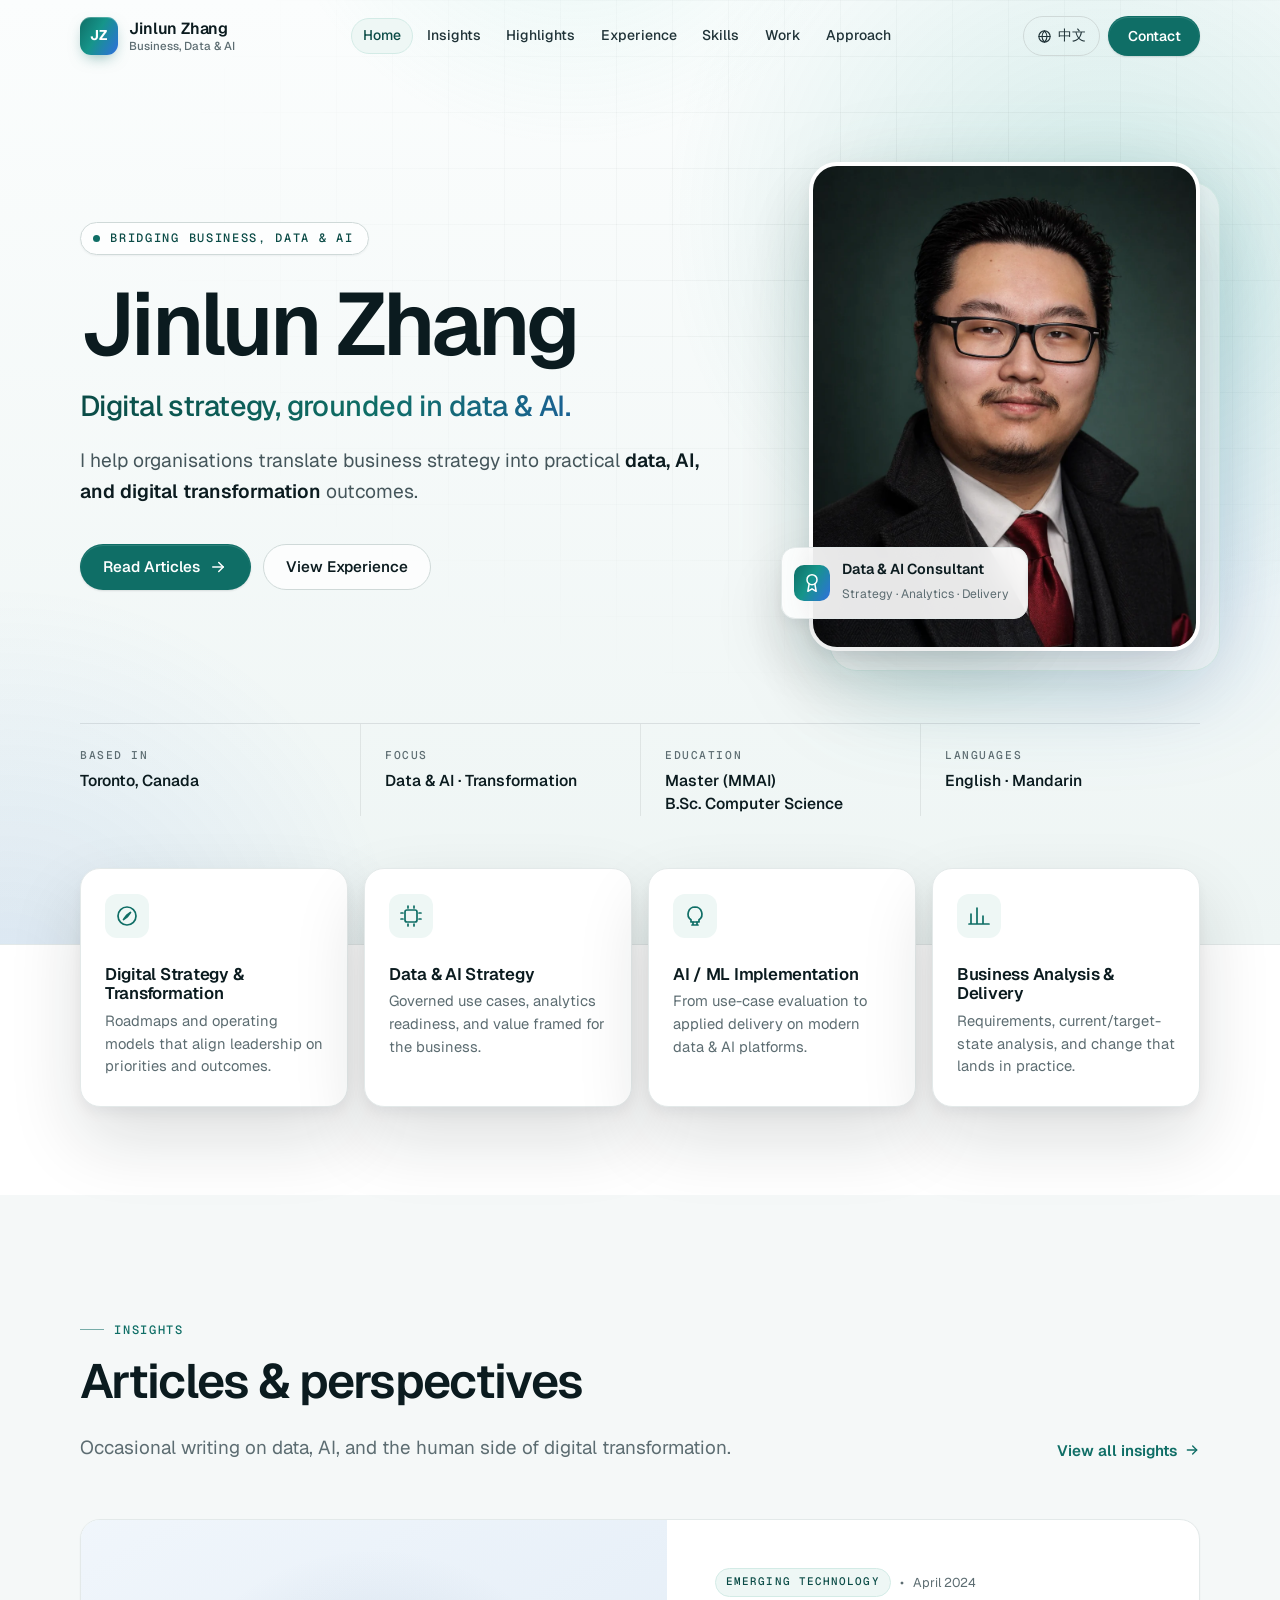
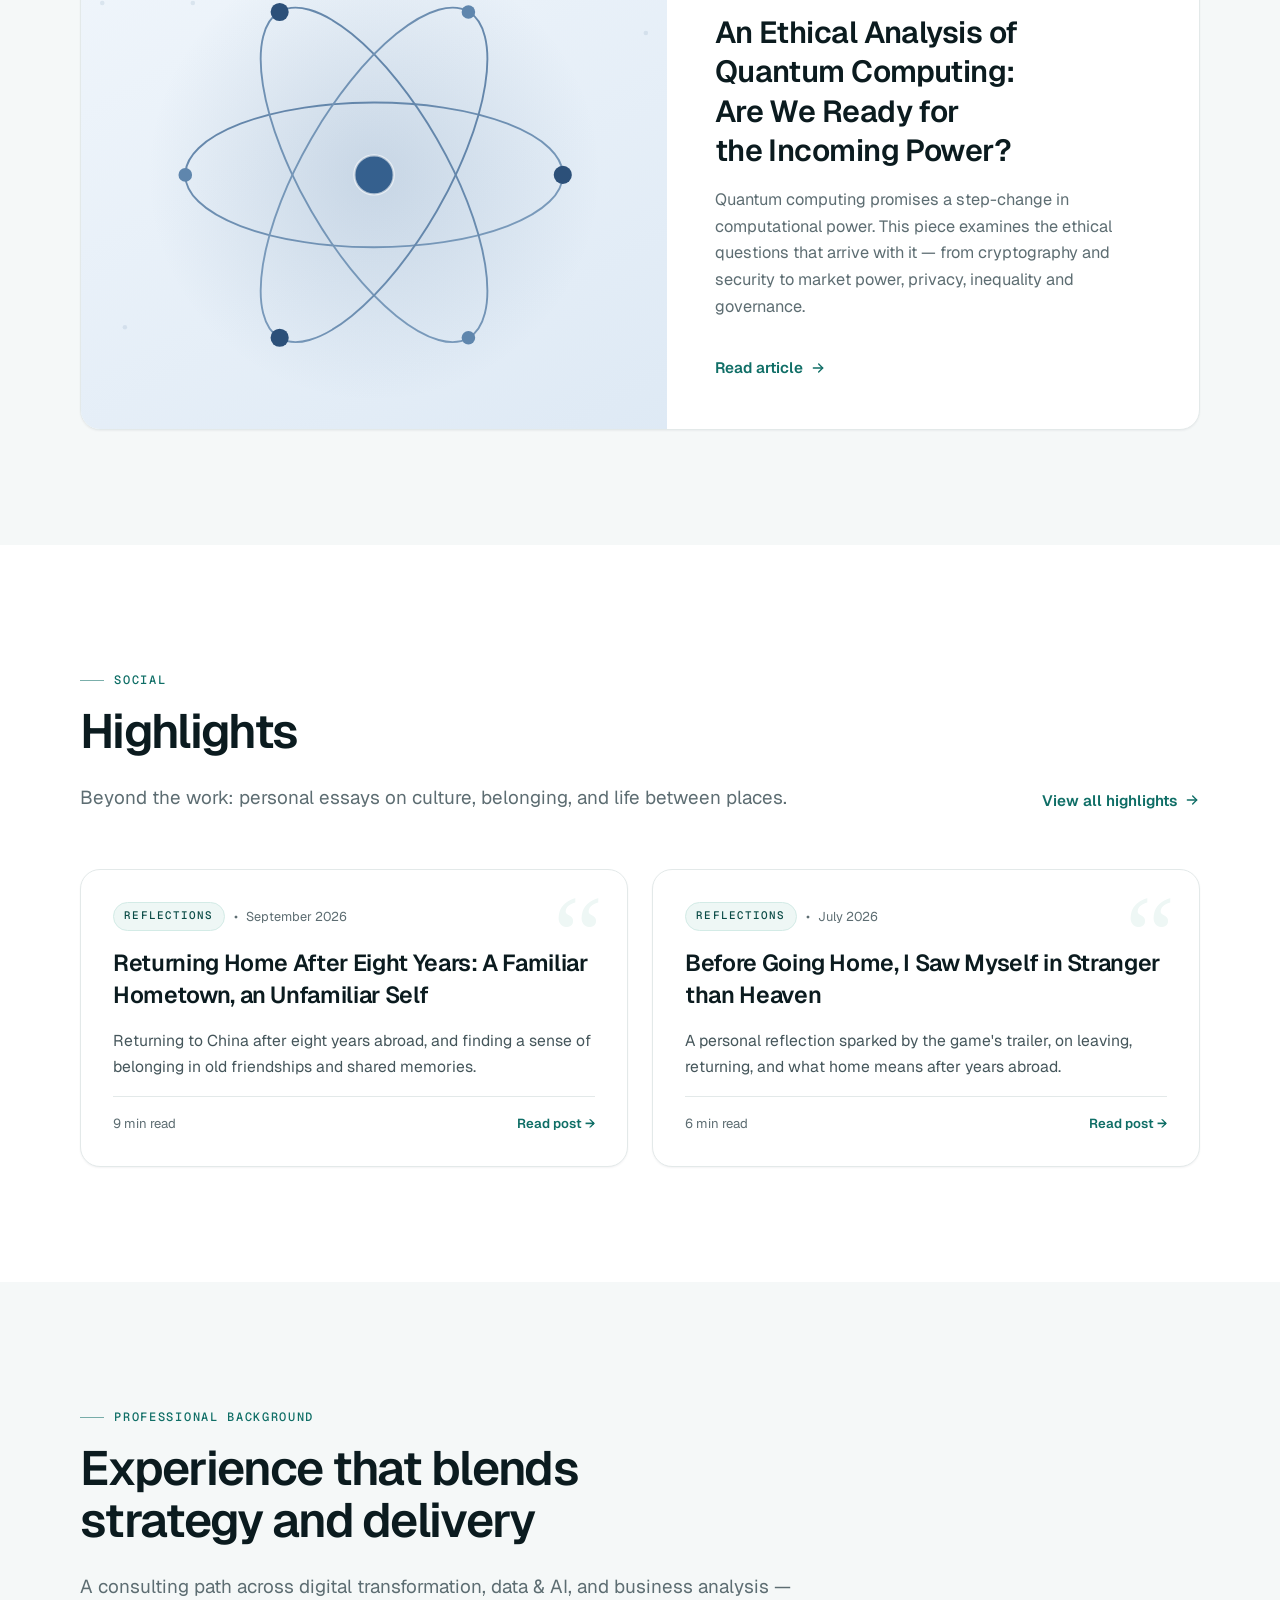
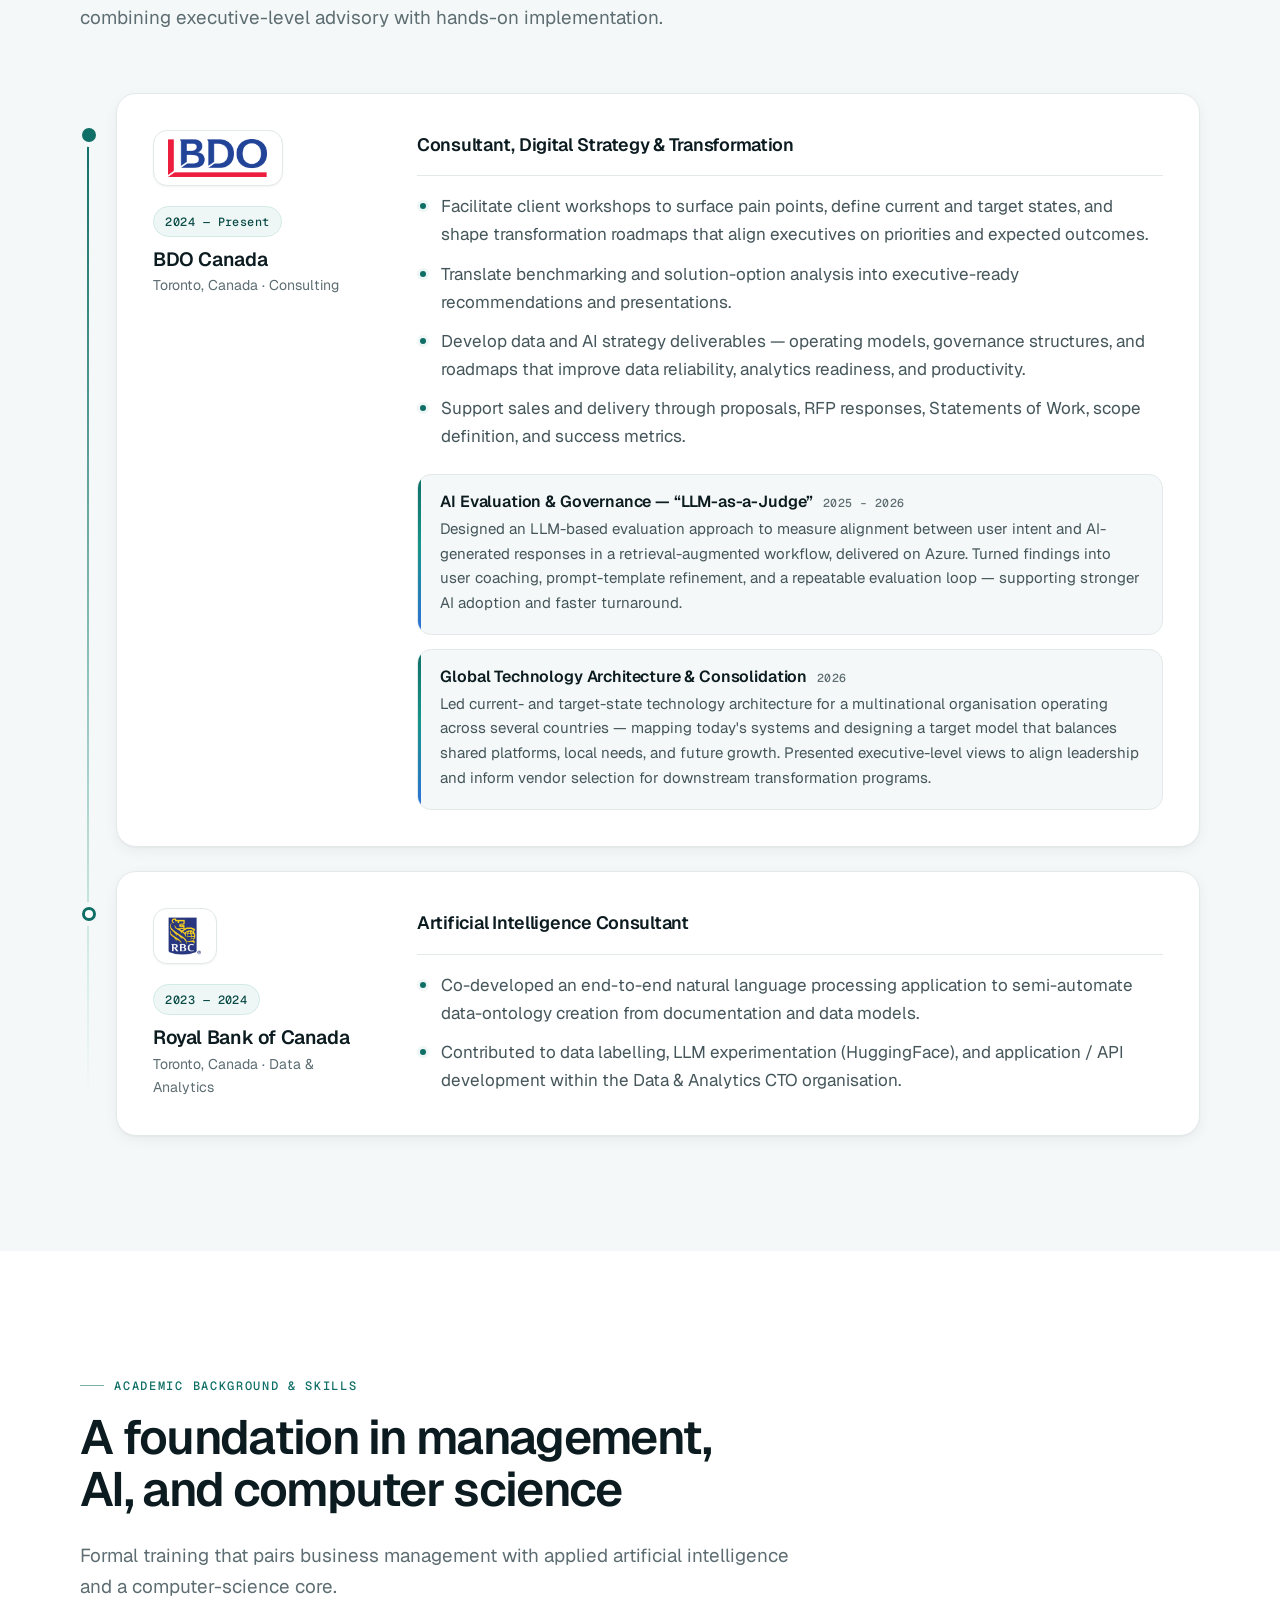
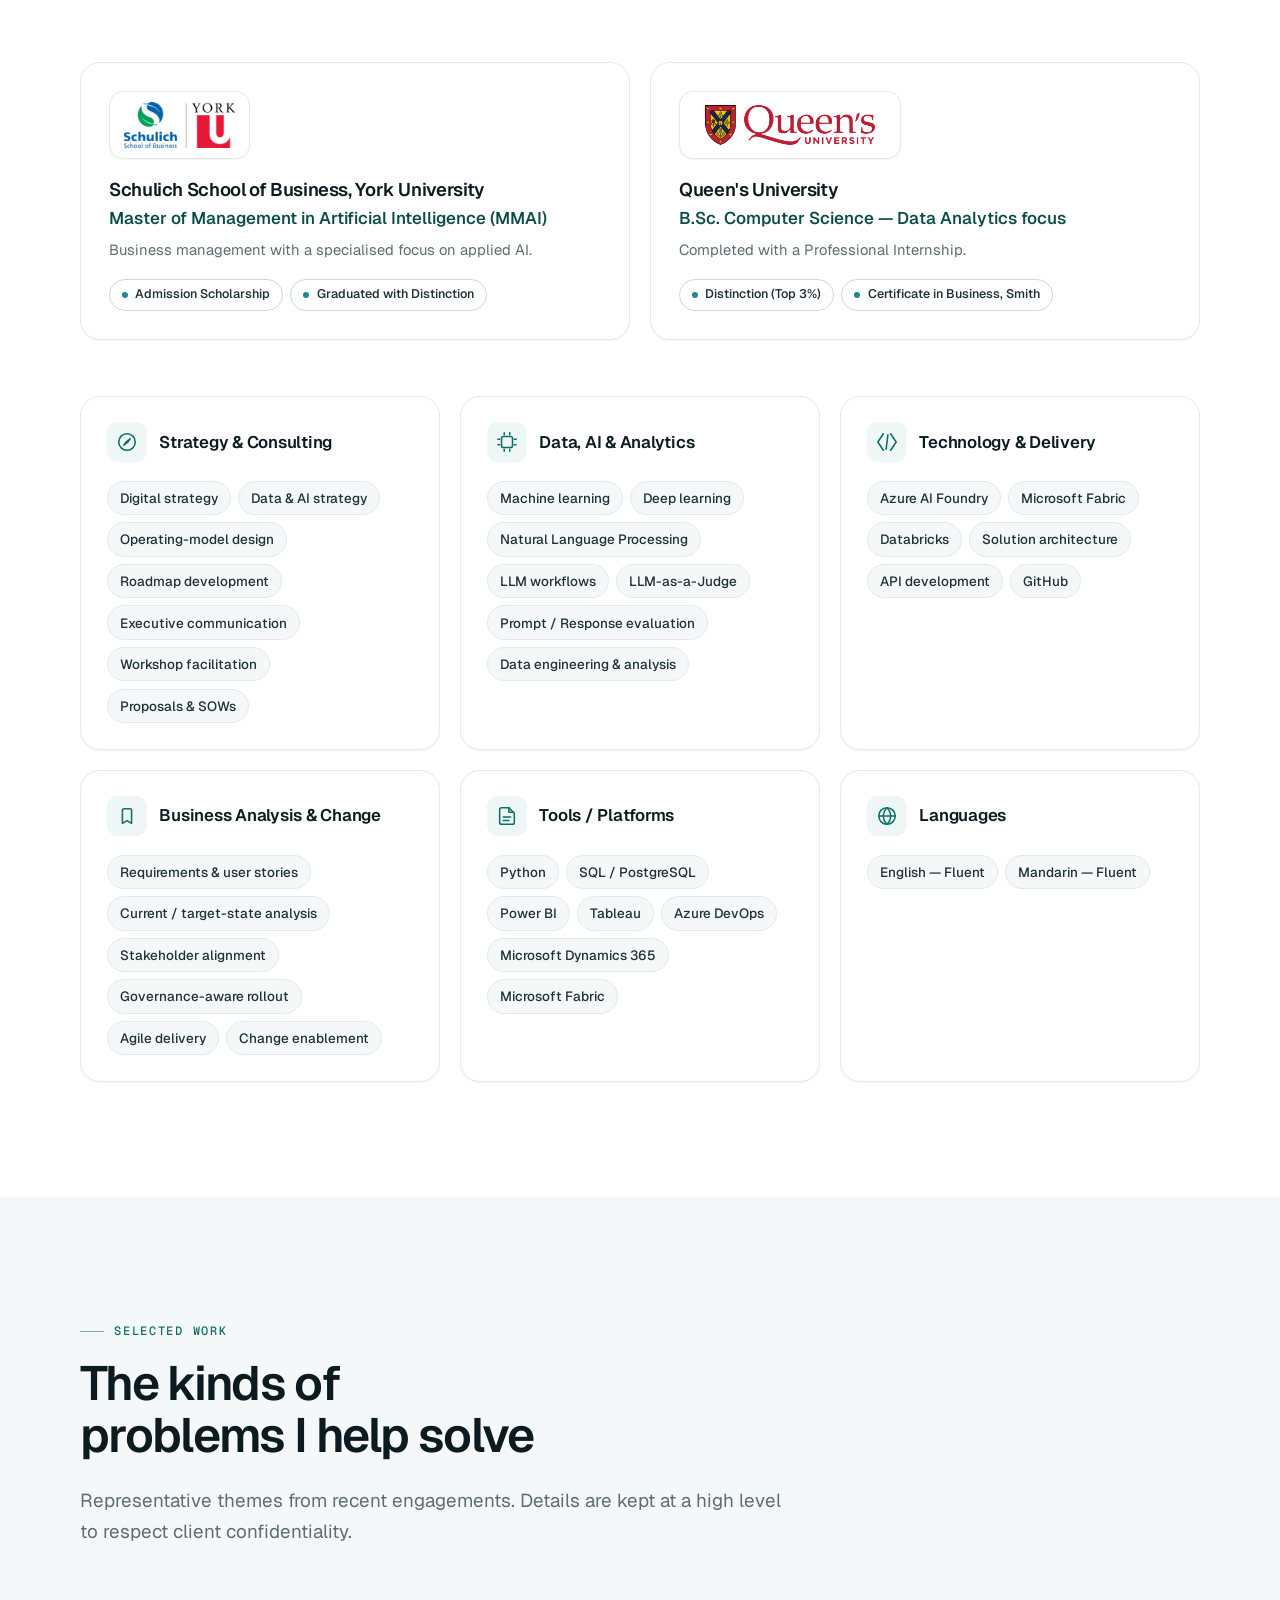
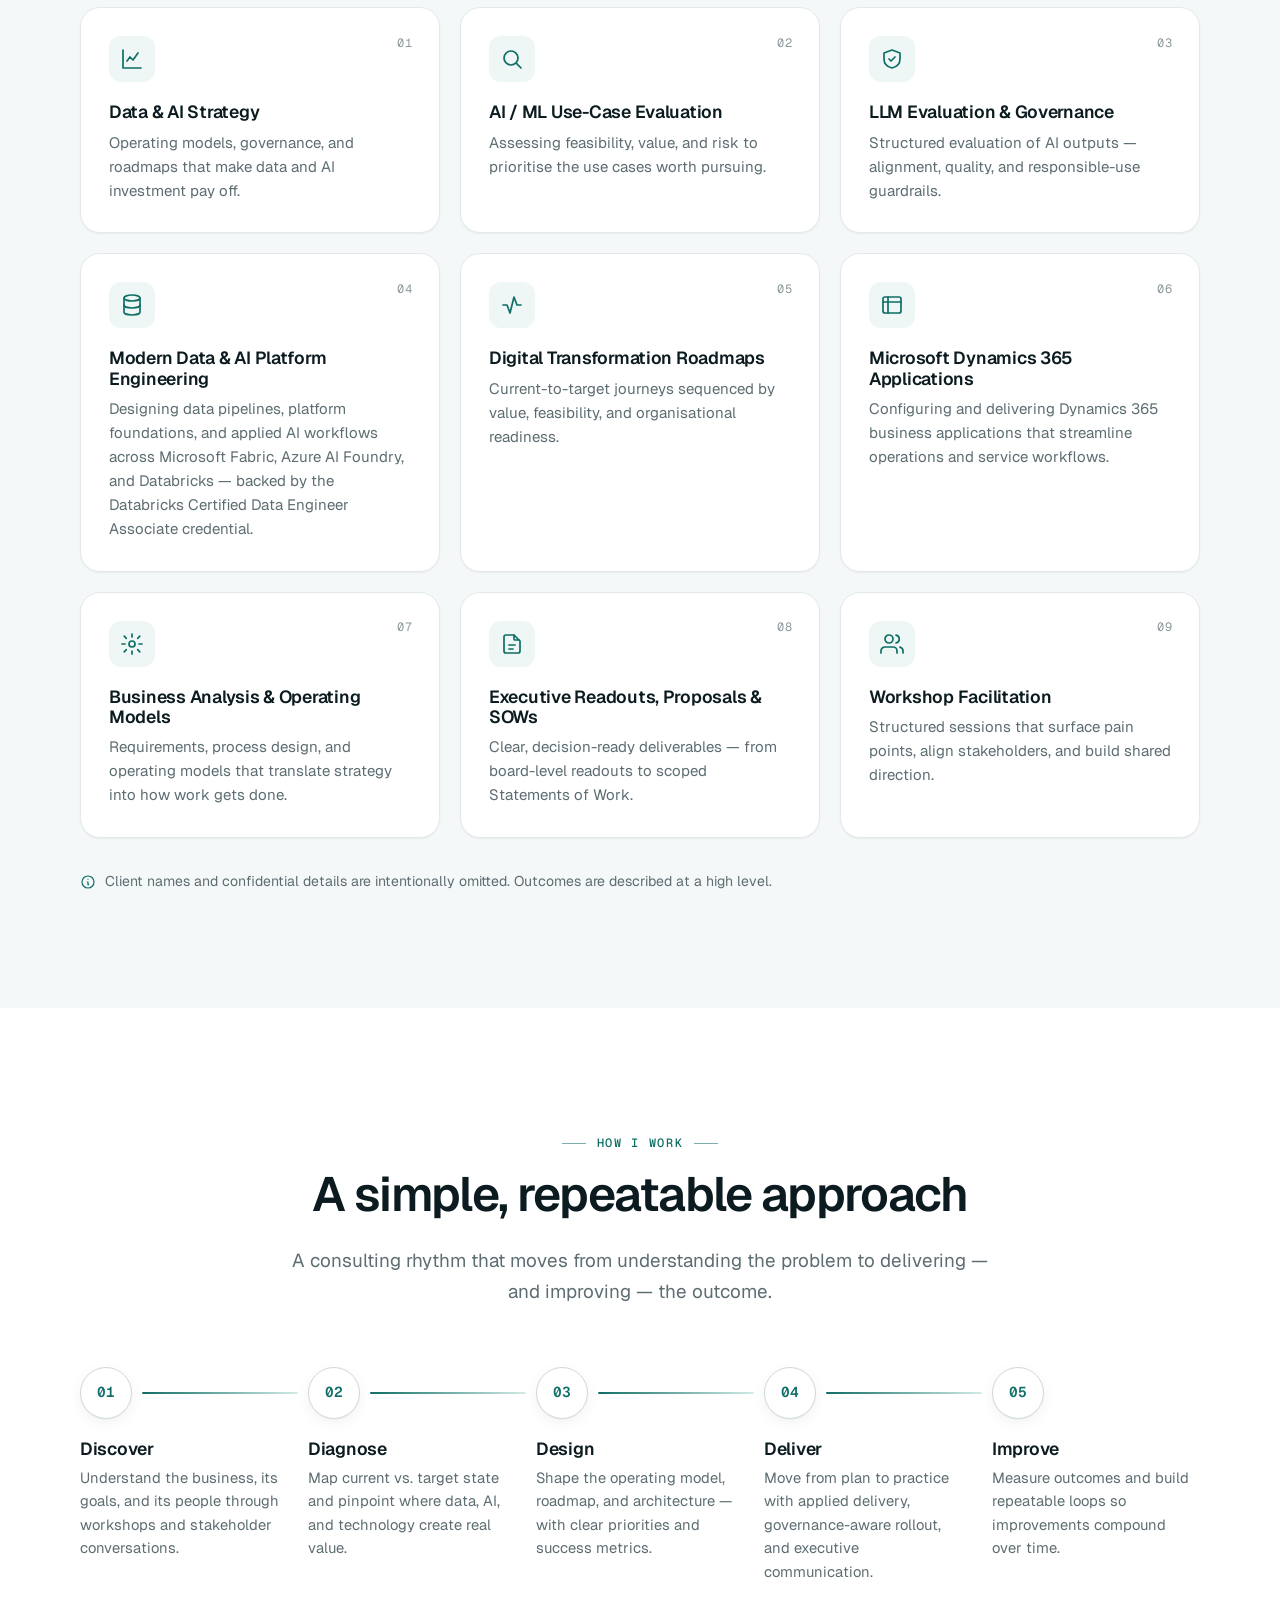
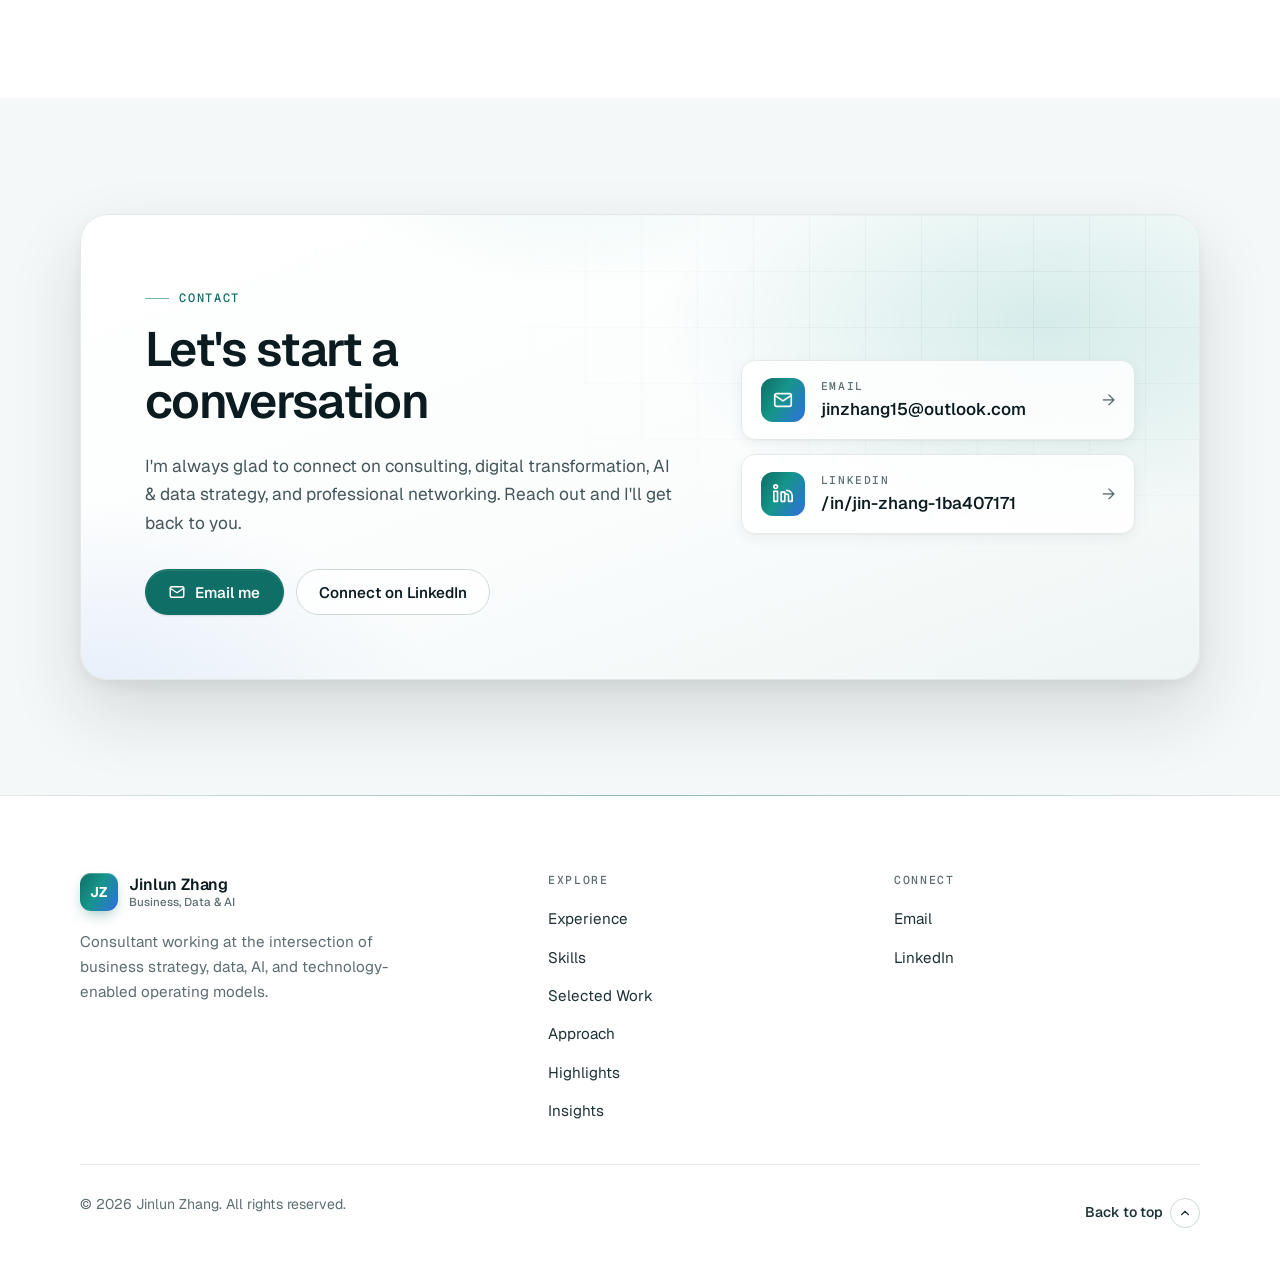
==== commit 129d9ca0: "better profile" ====
--- a/index.html
+++ b/index.html
@@ -108,7 +108,7 @@
           <!-- Profile photo. Replace assets/img/profile.png to update. -->
           <figure class="hero__figure">
               <img class="hero__portrait"
-                src="assets/img/profile.webp"
+                src="assets/img/profile-hero.webp"
                 alt="Portrait of Jinlun Zhang" width="380" height="475"
                 decoding="async" fetchpriority="high" />
             <figcaption class="hero__badge">
@@ -212,16 +212,23 @@
          ================================================================== -->
     <section class="section" id="highlights" aria-labelledby="highlights-title">
       <div class="container">
-        <header class="section-head reveal">
-          <p class="eyebrow" data-i18n="social.eyebrow">Social</p>
-          <h2 class="section-title" id="highlights-title" data-i18n="social.title">Highlights</h2>
-          <p class="section-intro" data-i18n="social.intro">
-            Beyond the work: personal essays on culture, belonging, and
-            life between places.
-          </p>
-        </header>
-
-        <div class="social-grid" id="highlights-grid">
+        <div class="articles-head reveal">
+          <header class="section-head">
+            <p class="eyebrow" data-i18n="social.eyebrow">Social</p>
+            <h2 class="section-title" id="highlights-title" data-i18n="social.title">Highlights</h2>
+            <p class="section-intro" data-i18n="social.intro">
+              Beyond the work: personal essays on culture, belonging, and
+              life between places.
+            </p>
+          </header>
+          <a class="link-arrow" href="highlights.html">
+            <span data-i18n="social.viewall">View all highlights</span>
+            <svg viewBox="0 0 24 24" fill="none" stroke="currentColor" stroke-width="2" stroke-linecap="round" stroke-linejoin="round" aria-hidden="true"><path d="M5 12h14"/><path d="m13 6 6 6-6 6"/></svg>
+          </a>
+        </div>
+
+        <!-- Latest posts from data/posts.js; the full list is on highlights.html -->
+        <div class="social-grid" id="highlights-grid" data-limit="2">
           <noscript>
             <p><a href="https://zhuanlan.zhihu.com/p/2083449088536737535" lang="zh-Hans">八年后回国，像从2018年直接穿越到了2026年：熟悉的故乡，陌生的自己</a></p>
             <p><a href="https://zhuanlan.zhihu.com/p/2059179198762186303" lang="zh-Hans">回国之前，我在《Stranger than Heaven》里看见了自己</a></p>
@@ -625,7 +632,7 @@
             <li><a href="#skills" data-i18n="footer.link.skills">Skills</a></li>
             <li><a href="#work" data-i18n="footer.link.work">Selected Work</a></li>
             <li><a href="#approach" data-i18n="footer.link.approach">Approach</a></li>
-            <li><a href="#highlights" data-i18n="footer.link.highlights">Highlights</a></li>
+            <li><a href="highlights.html" data-i18n="footer.link.highlights">Highlights</a></li>
             <li><a href="articles.html" data-i18n="footer.link.insights">Insights</a></li>
           </ul>
         </div>
--- a/styles.css
+++ b/styles.css
@@ -692,6 +692,7 @@
 .hero__portrait {
   aspect-ratio: 4 / 5;
   object-fit: cover;
+  object-position: 50% 0%;
   width: 100%;
   height: auto;
   border-radius: var(--r-xl);
